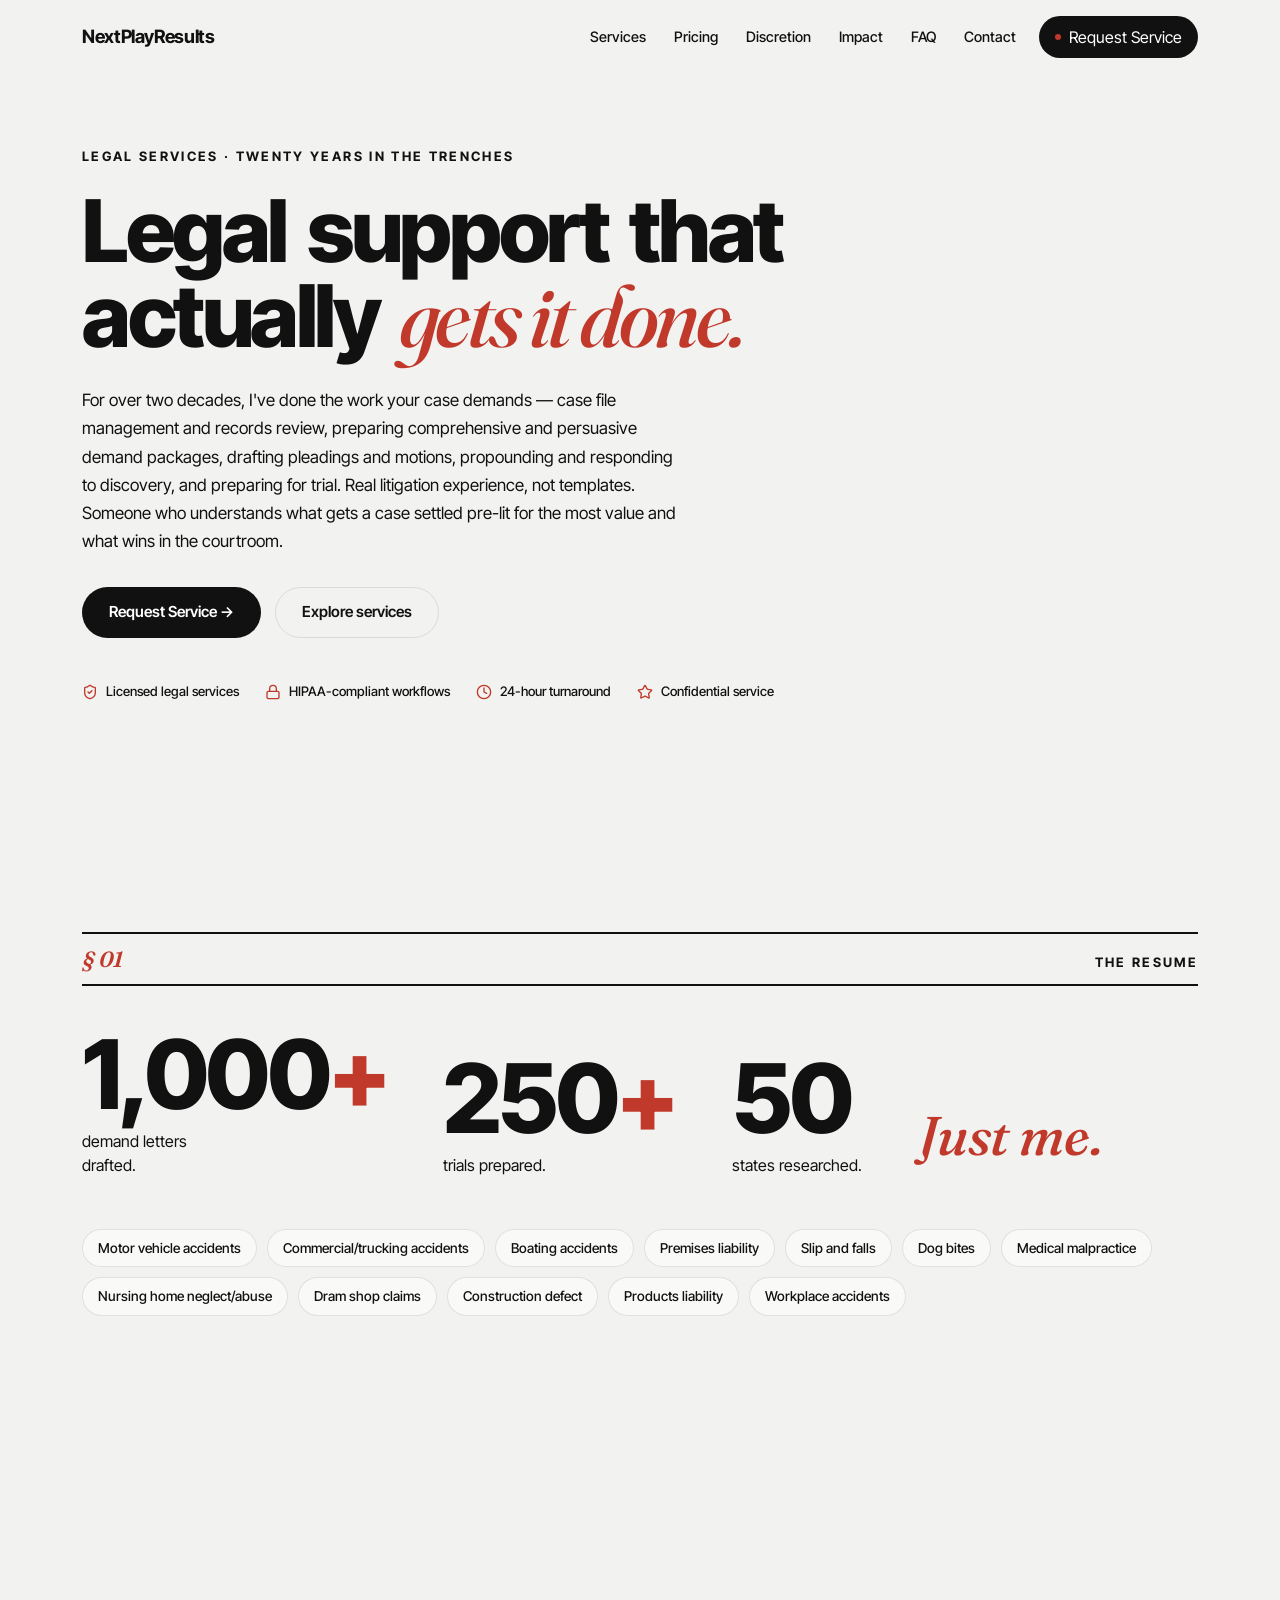
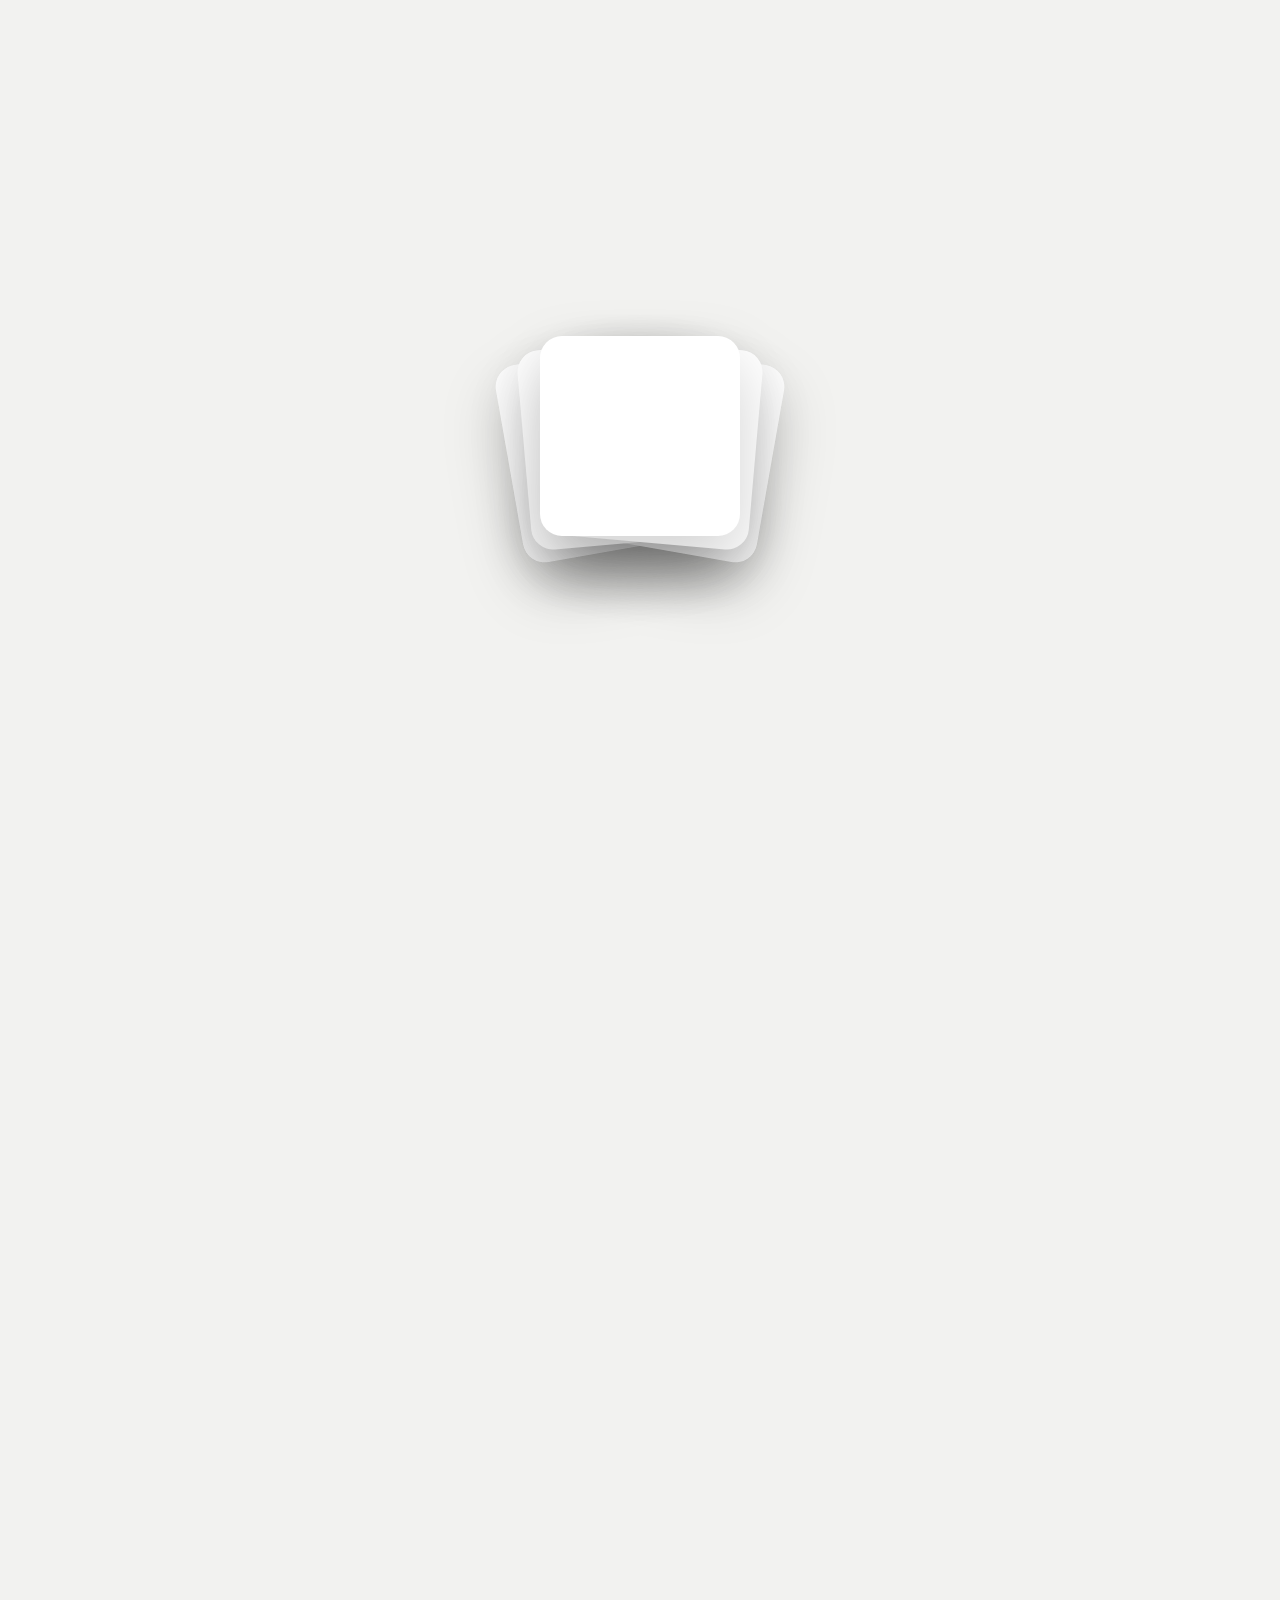
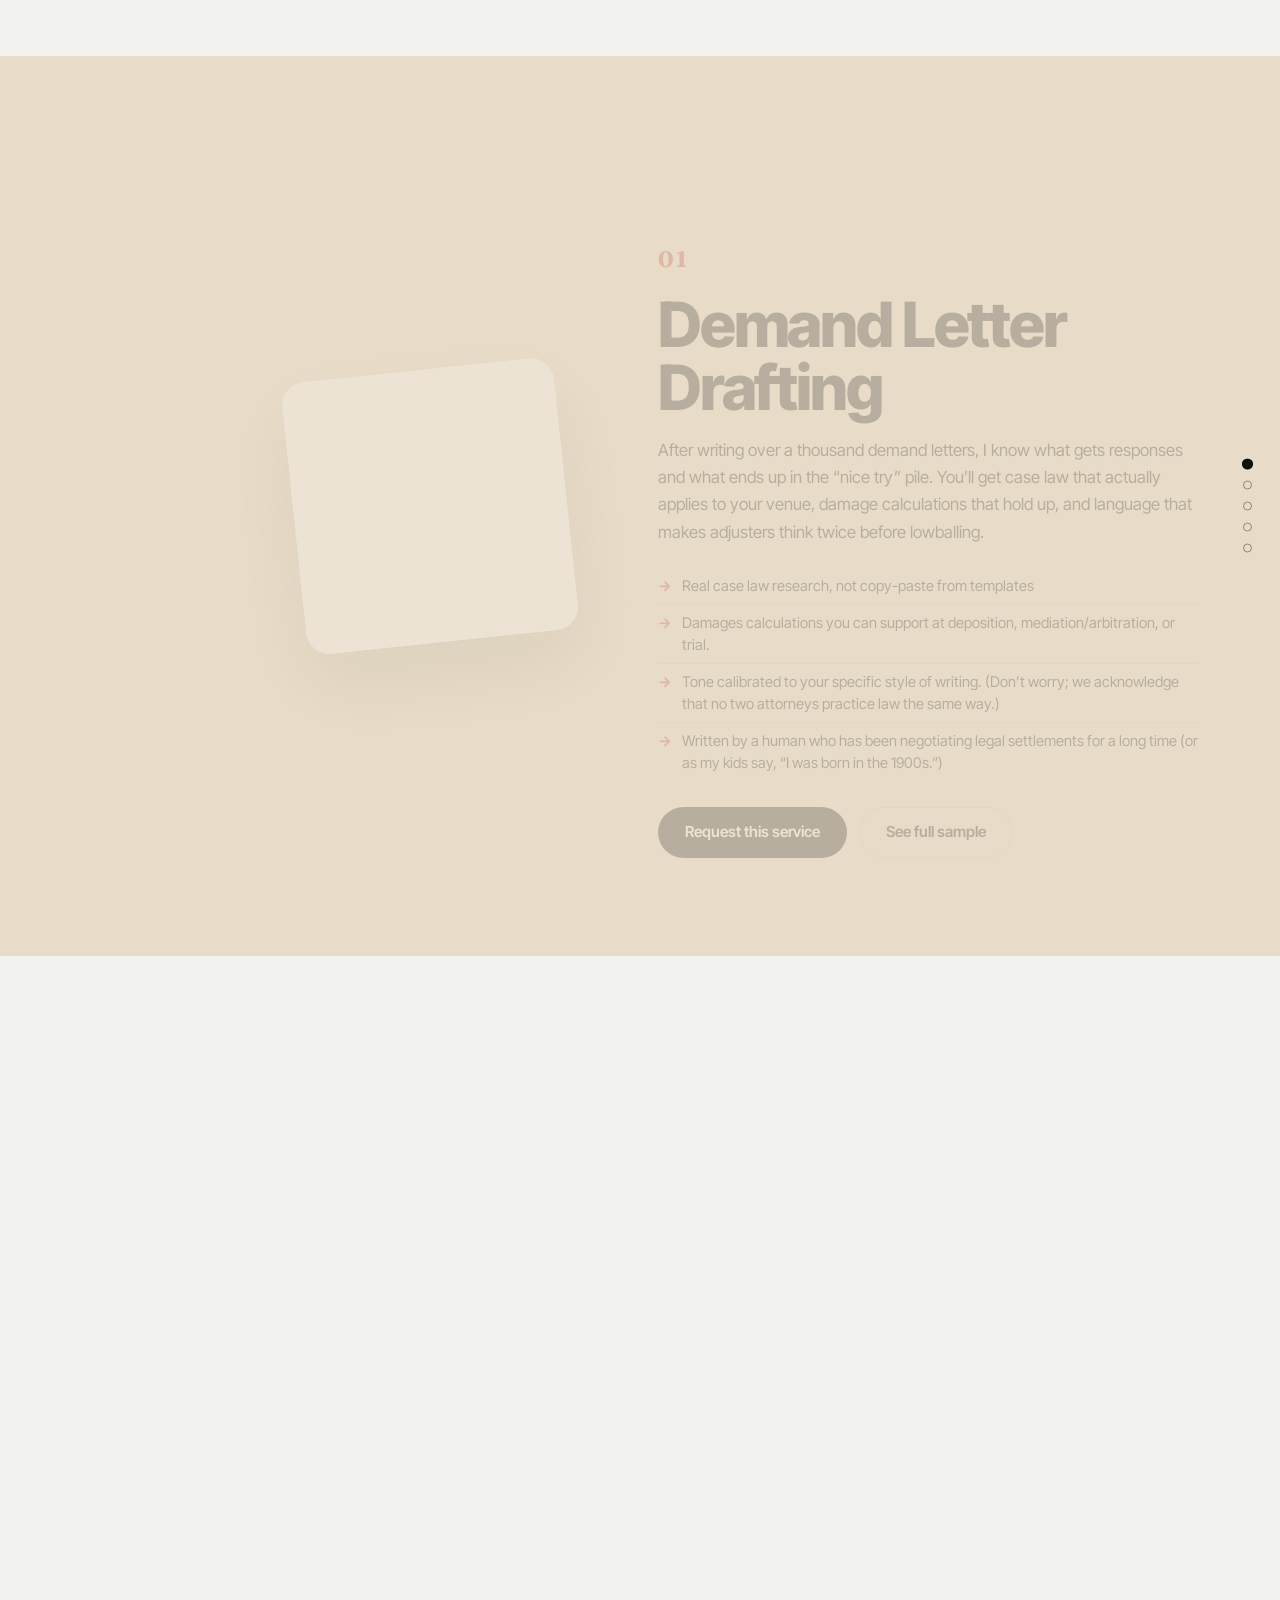
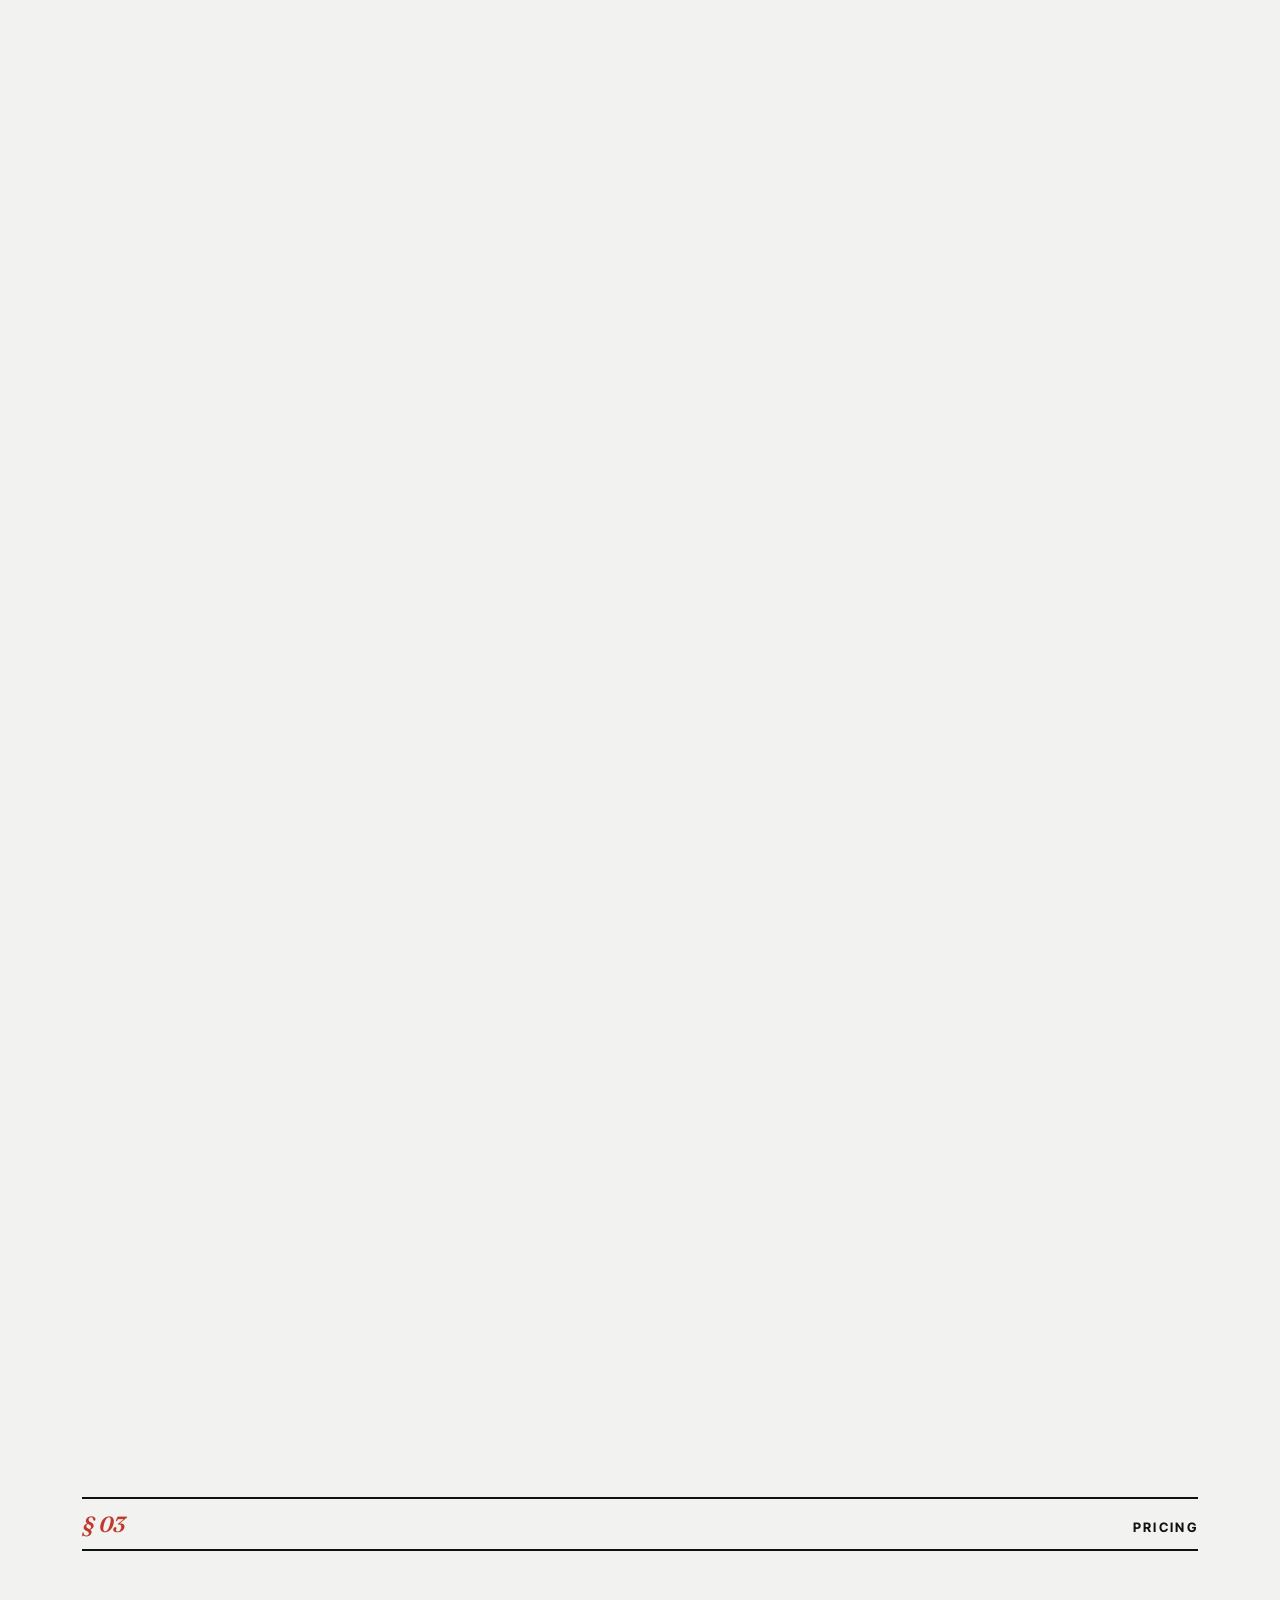
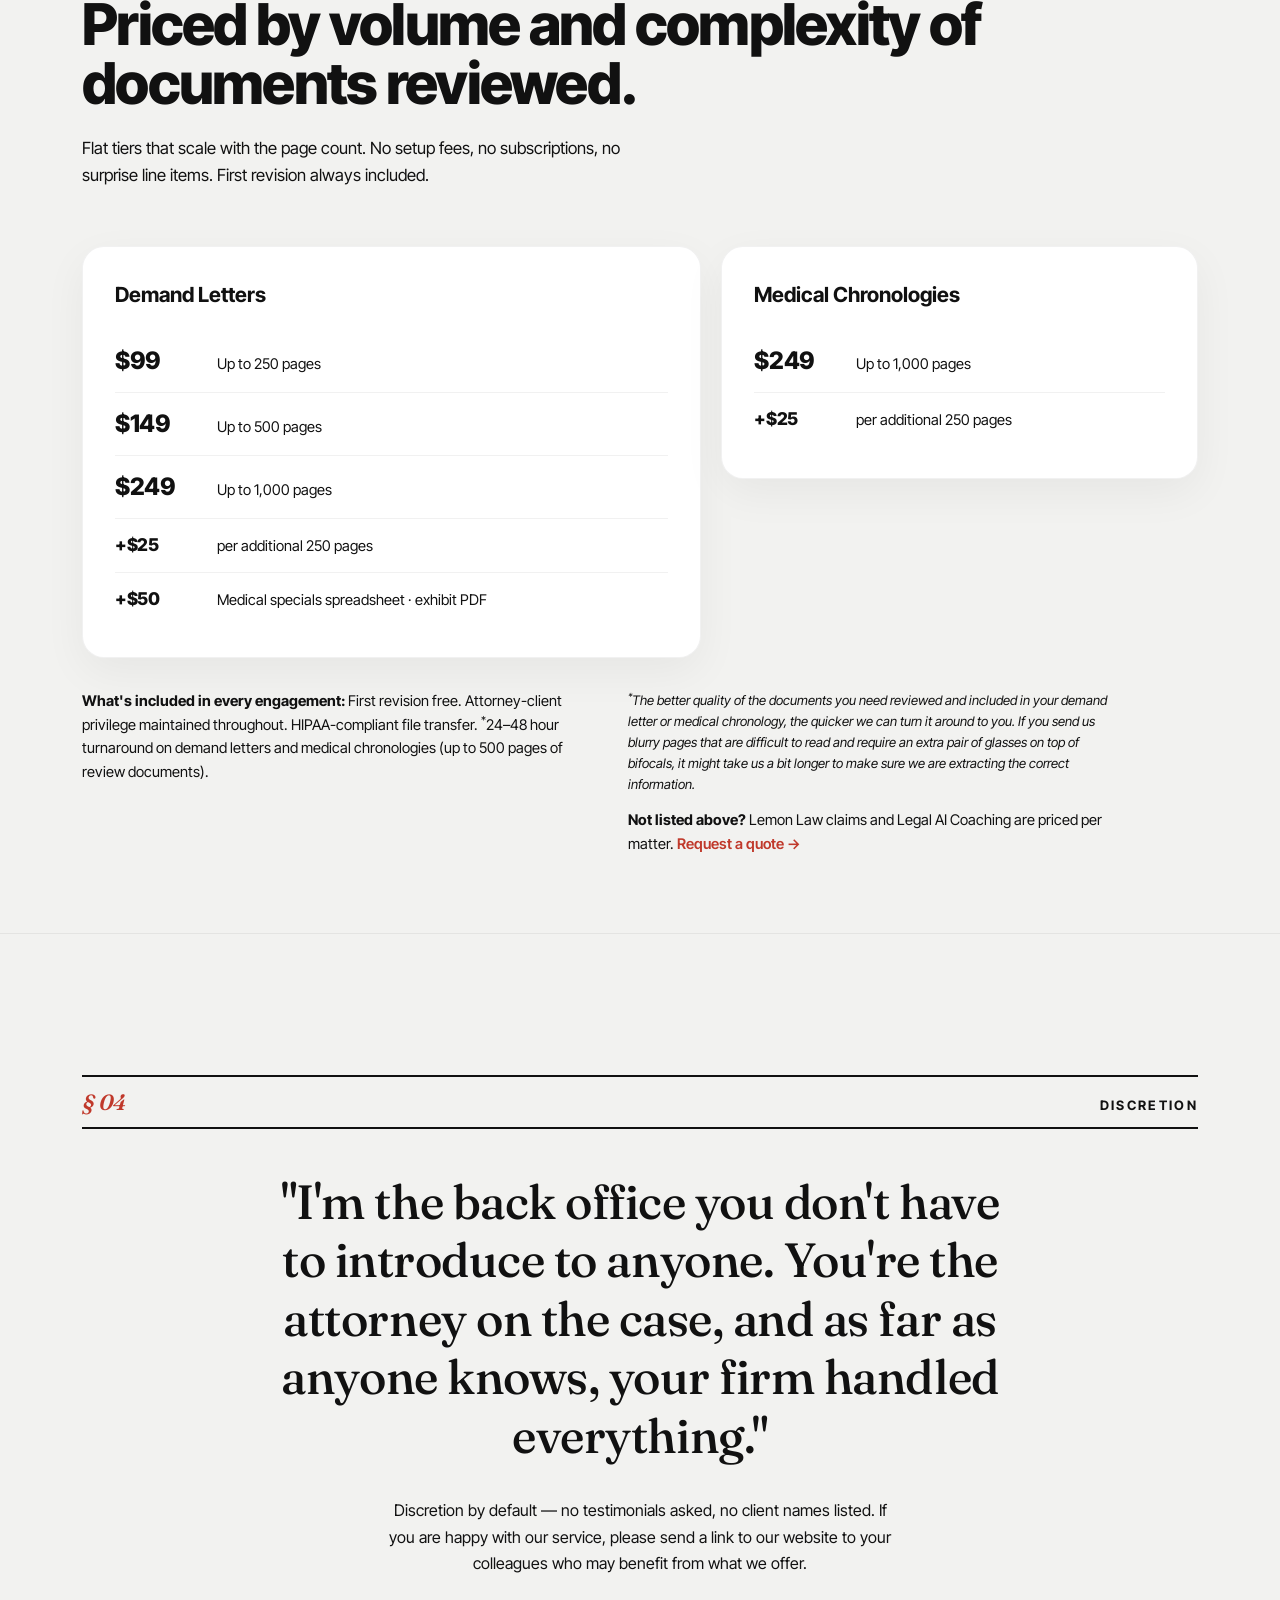
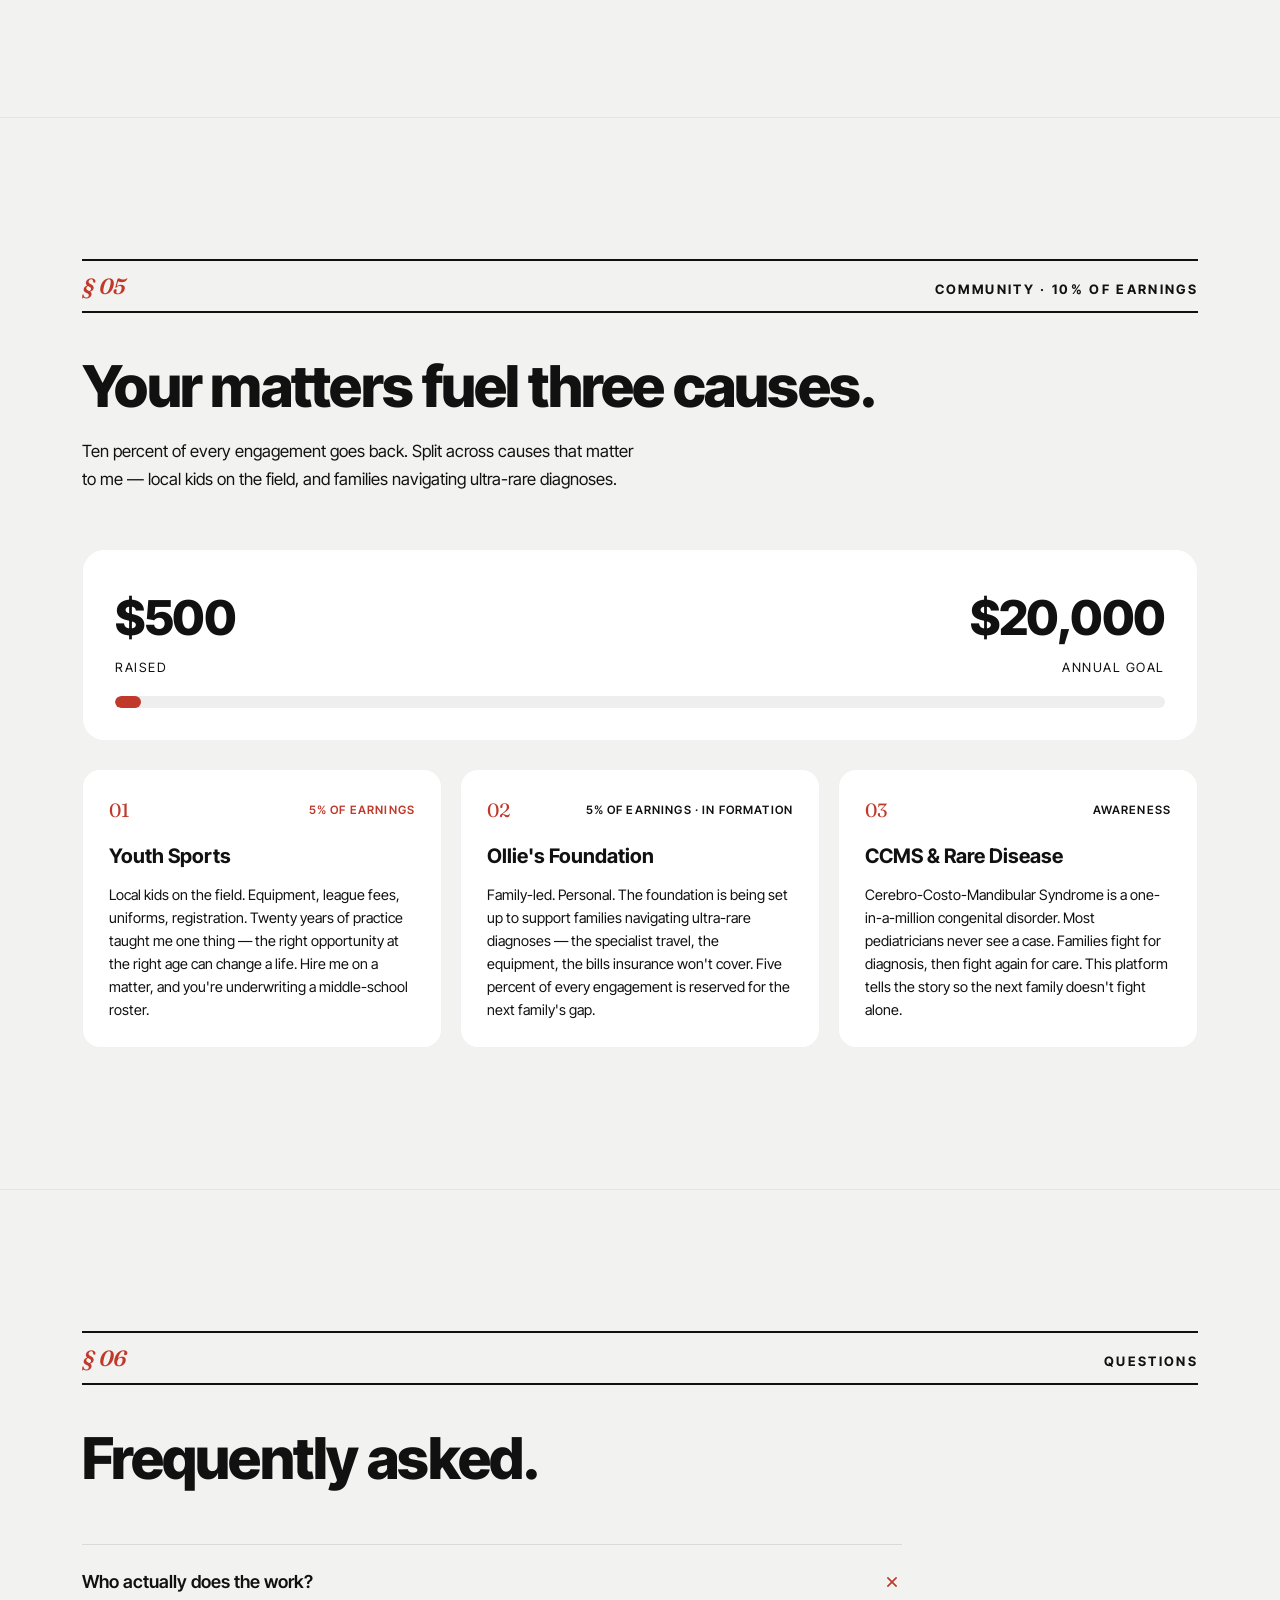
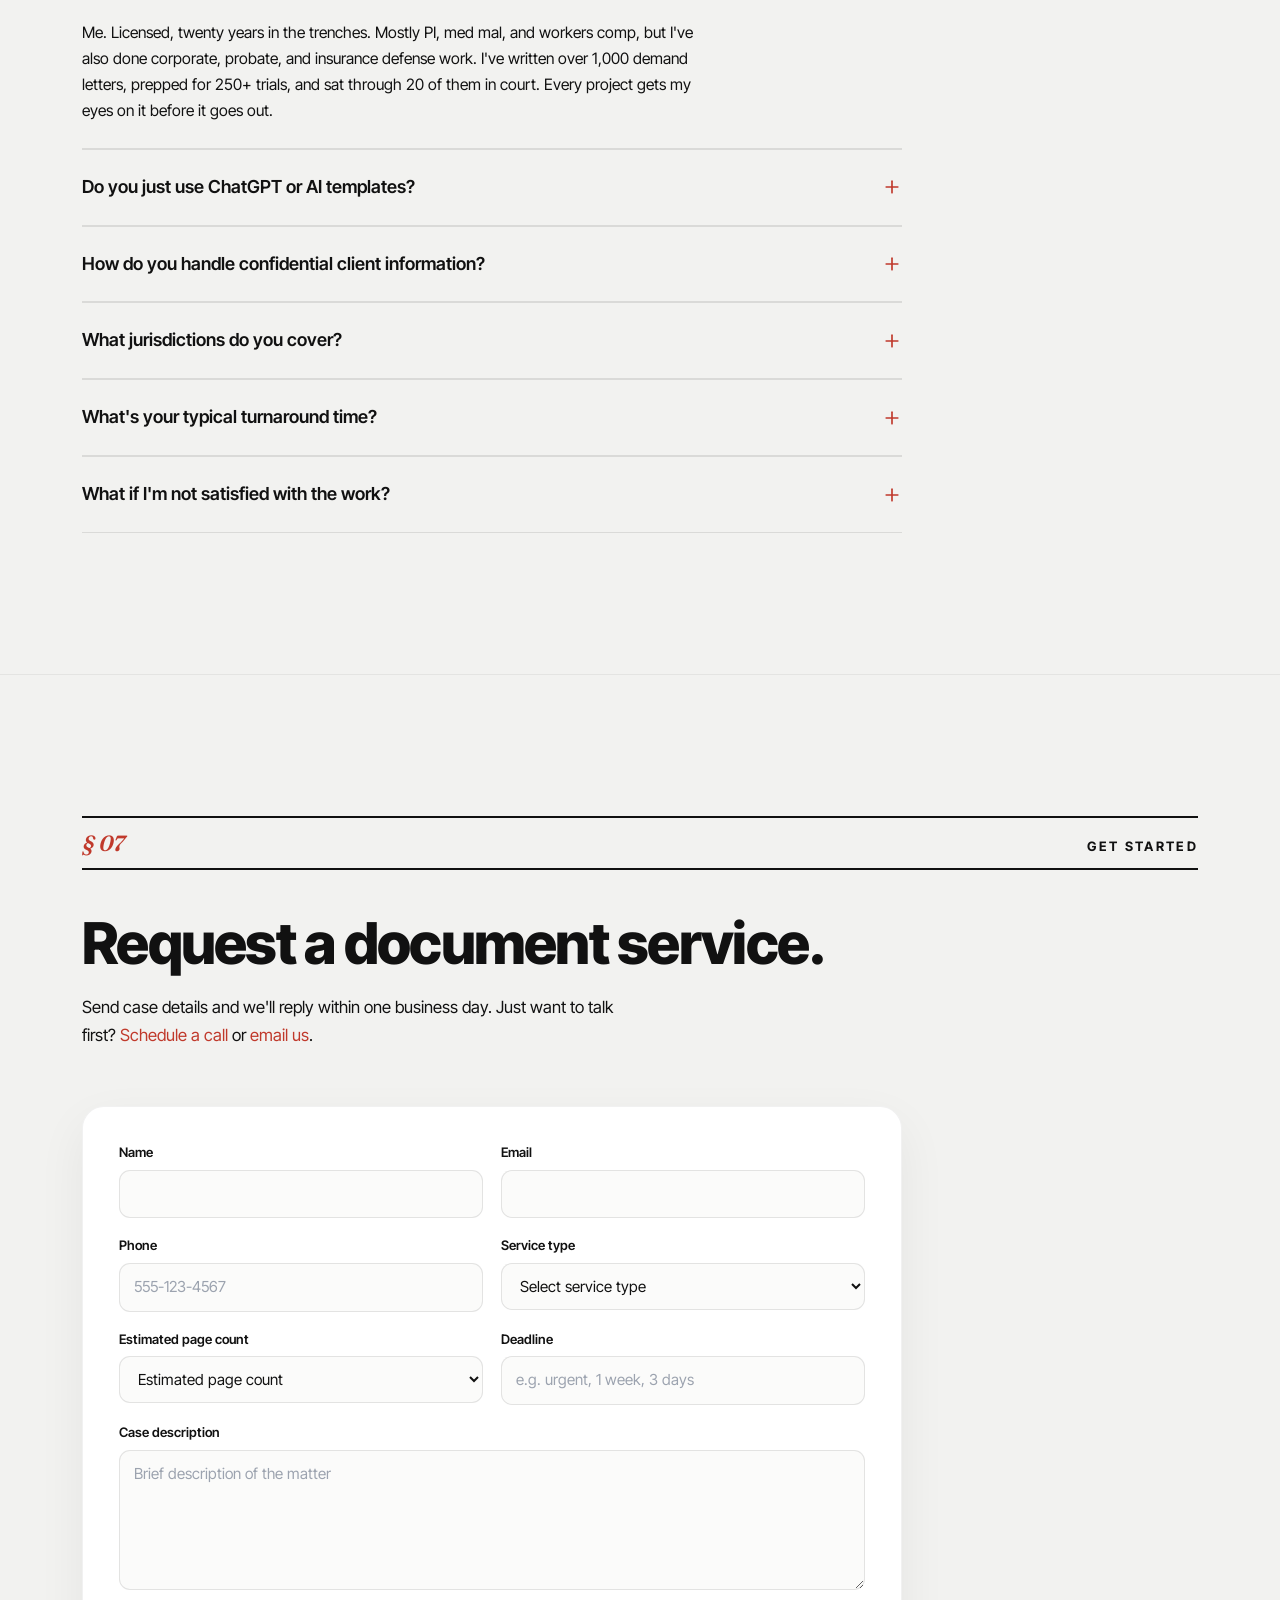
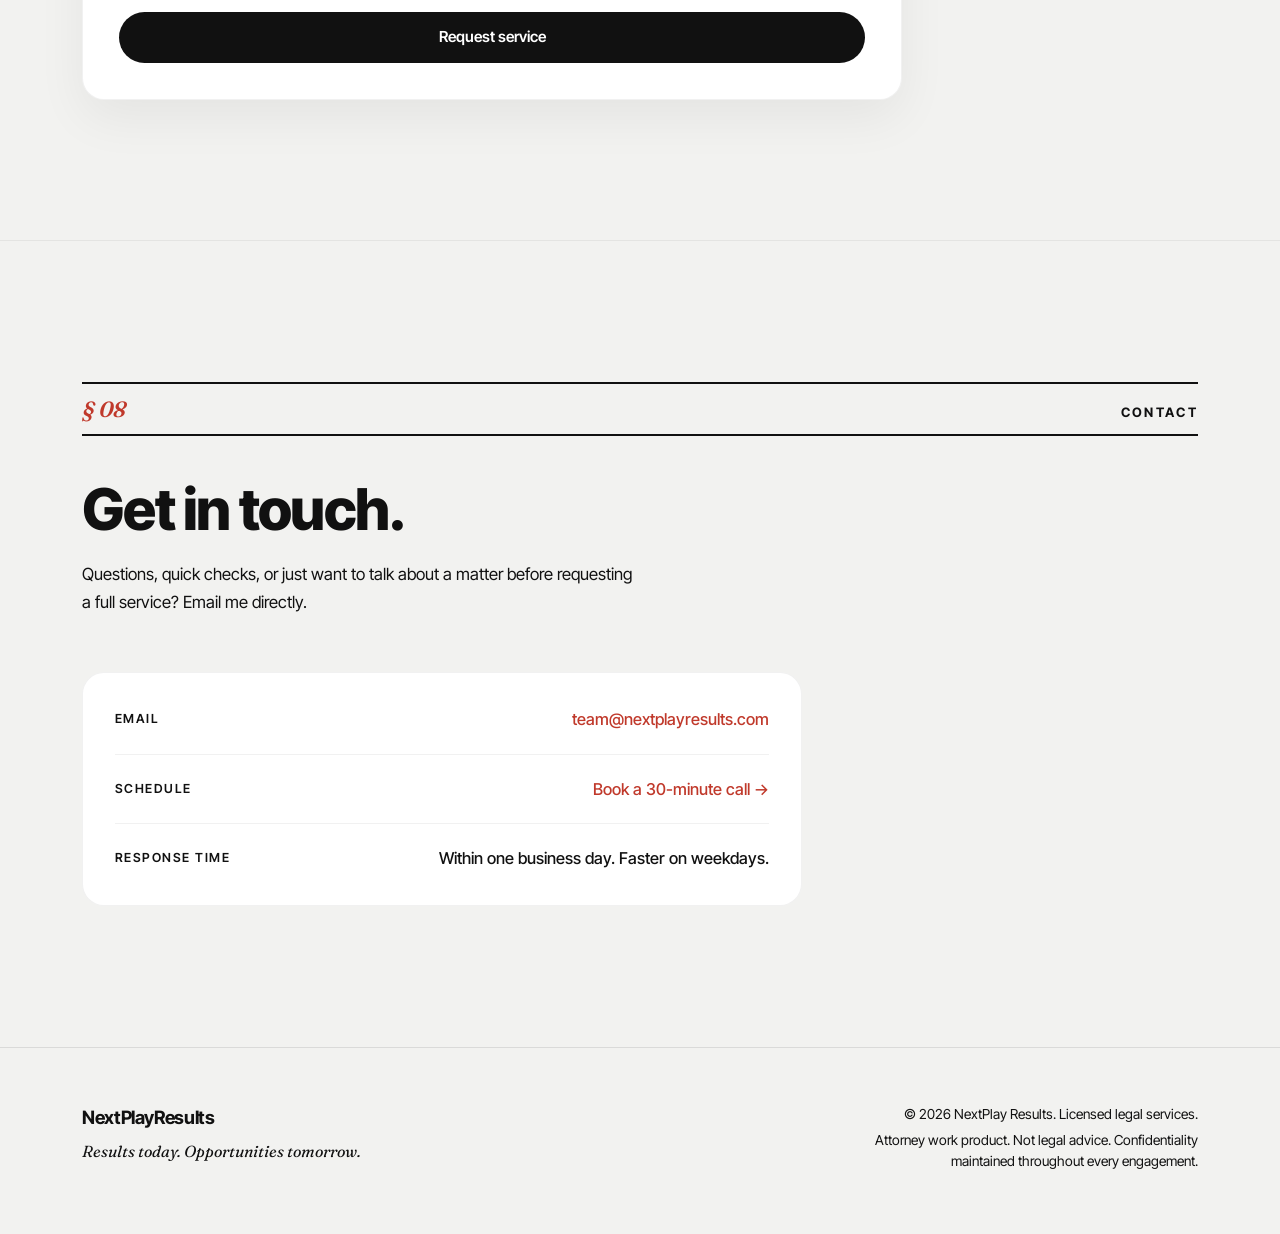
==== demo/index.html @ 3c79e2bc "Add /demo preview build for user feedback (temporary, remove after feedback) Co-Authored-By: Claude " ====
<!doctype html>
<html lang="en">
  <head>
    <meta charset="UTF-8" />
    <link rel="icon" type="image/svg+xml" href="/demo/card-1.svg" />
    <meta name="viewport" content="width=device-width, initial-scale=1.0" />
    <title>NextPlay Results — Legal Support That Gets It Done</title>
    <script type="module" crossorigin src="/demo/assets/index-CNuOrDZ3.js"></script>
    <link rel="stylesheet" crossorigin href="/demo/assets/index-Db_uEmXH.css">
  </head>
  <body>
    <div id="root"></div>
  </body>
</html>
---- demo/assets/index-Db_uEmXH.css ----
@import "https://fonts.googleapis.com/css2?family=Inter+Tight:wght@300;400;500;600;700;800;900&family=Fraunces:ital,opsz,wght@0,9..144,500;0,9..144,600;1,9..144,500&display=swap";*,:before,:after,::backdrop{--tw-border-spacing-x:0;--tw-border-spacing-y:0;--tw-translate-x:0;--tw-translate-y:0;--tw-rotate:0;--tw-skew-x:0;--tw-skew-y:0;--tw-scale-x:1;--tw-scale-y:1;--tw-pan-x: ;--tw-pan-y: ;--tw-pinch-zoom: ;--tw-scroll-snap-strictness:proximity;--tw-gradient-from-position: ;--tw-gradient-via-position: ;--tw-gradient-to-position: ;--tw-ordinal: ;--tw-slashed-zero: ;--tw-numeric-figure: ;--tw-numeric-spacing: ;--tw-numeric-fraction: ;--tw-ring-inset: ;--tw-ring-offset-width:0px;--tw-ring-offset-color:#fff;--tw-ring-color:#3b82f680;--tw-ring-offset-shadow:0 0 #0000;--tw-ring-shadow:0 0 #0000;--tw-shadow:0 0 #0000;--tw-shadow-colored:0 0 #0000;--tw-blur: ;--tw-brightness: ;--tw-contrast: ;--tw-grayscale: ;--tw-hue-rotate: ;--tw-invert: ;--tw-saturate: ;--tw-sepia: ;--tw-drop-shadow: ;--tw-backdrop-blur: ;--tw-backdrop-brightness: ;--tw-backdrop-contrast: ;--tw-backdrop-grayscale: ;--tw-backdrop-hue-rotate: ;--tw-backdrop-invert: ;--tw-backdrop-opacity: ;--tw-backdrop-saturate: ;--tw-backdrop-sepia: ;--tw-contain-size: ;--tw-contain-layout: ;--tw-contain-paint: ;--tw-contain-style: }*,:before,:after{box-sizing:border-box;border:0 solid #e5e7eb}:before,:after{--tw-content:""}html,:host{-webkit-text-size-adjust:100%;tab-size:4;font-feature-settings:normal;font-variation-settings:normal;-webkit-tap-highlight-color:transparent;font-family:Inter Tight,sans-serif;line-height:1.5}body{line-height:inherit;margin:0}hr{height:0;color:inherit;border-top-width:1px}abbr:where([title]){-webkit-text-decoration:underline dotted;text-decoration:underline dotted}h1,h2,h3,h4,h5,h6{font-size:inherit;font-weight:inherit}a{color:inherit;-webkit-text-decoration:inherit;text-decoration:inherit}b,strong{font-weight:bolder}code,kbd,samp,pre{font-feature-settings:normal;font-variation-settings:normal;font-family:ui-monospace,SFMono-Regular,Menlo,Monaco,Consolas,Liberation Mono,Courier New,monospace;font-size:1em}small{font-size:80%}sub,sup{vertical-align:baseline;font-size:75%;line-height:0;position:relative}sub{bottom:-.25em}sup{top:-.5em}table{text-indent:0;border-color:inherit;border-collapse:collapse}button,input,optgroup,select,textarea{font-feature-settings:inherit;font-variation-settings:inherit;font-family:inherit;font-size:100%;font-weight:inherit;line-height:inherit;letter-spacing:inherit;color:inherit;margin:0;padding:0}button,select{text-transform:none}button,input:where([type=button]),input:where([type=reset]),input:where([type=submit]){-webkit-appearance:button;background-color:#0000;background-image:none}:-moz-focusring{outline:auto}:-moz-ui-invalid{box-shadow:none}progress{vertical-align:baseline}::-webkit-inner-spin-button{height:auto}::-webkit-outer-spin-button{height:auto}[type=search]{-webkit-appearance:textfield;outline-offset:-2px}::-webkit-search-decoration{-webkit-appearance:none}::-webkit-file-upload-button{-webkit-appearance:button;font:inherit}summary{display:list-item}blockquote,dl,dd,h1,h2,h3,h4,h5,h6,hr,figure,p,pre{margin:0}fieldset{margin:0;padding:0}legend{padding:0}ol,ul,menu{margin:0;padding:0;list-style:none}dialog{padding:0}textarea{resize:vertical}input::-moz-placeholder{opacity:1;color:#9ca3af}textarea::-moz-placeholder{opacity:1;color:#9ca3af}input::placeholder,textarea::placeholder{opacity:1;color:#9ca3af}button,[role=button]{cursor:pointer}:disabled{cursor:default}img,svg,video,canvas,audio,iframe,embed,object{vertical-align:middle;display:block}img,video{max-width:100%;height:auto}[hidden]:where(:not([hidden=until-found])){display:none}.container{width:100%}@media (width>=640px){.container{max-width:640px}}@media (width>=768px){.container{max-width:768px}}@media (width>=1024px){.container{max-width:1024px}}@media (width>=1280px){.container{max-width:1280px}}@media (width>=1536px){.container{max-width:1536px}}.absolute{position:absolute}.relative{position:relative}.inline-block{display:inline-block}.flex{display:flex}.hidden{display:none}.resize{resize:both}.outline{outline-style:solid}.transition{transition-property:color,background-color,border-color,text-decoration-color,fill,stroke,opacity,box-shadow,transform,filter,-webkit-backdrop-filter,backdrop-filter;transition-duration:.15s;transition-timing-function:cubic-bezier(.4,0,.2,1)}:root{--bg:#f2f2f0;--surface:#fff;--ink:#111;--muted:#111;--faint:#111;--hairline:#1111111a;--hairline-soft:#1111110f;--accent:#c0392b;--accent-ink:#9c2c20;--maxw:1180px;--pad:32px}*{box-sizing:border-box}html,body,#root{background:var(--bg);color:var(--ink);-webkit-font-smoothing:antialiased;text-rendering:optimizelegibility;margin:0;padding:0;font-family:Inter Tight,sans-serif}html{scroll-behavior:smooth}a{color:inherit}button{font-family:inherit}.container{max-width:var(--maxw);padding-left:var(--pad);padding-right:var(--pad);margin:0 auto}.eyebrow{border-top:2px solid var(--ink);border-bottom:2px solid var(--ink);letter-spacing:.18em;text-transform:uppercase;width:100%;color:var(--ink);justify-content:space-between;align-items:baseline;gap:16px;margin-bottom:44px;padding:14px 0;font-size:.8125rem;font-weight:700;line-height:1;display:flex}.eyebrow-num{letter-spacing:-.01em;color:var(--accent);text-transform:none;font-family:Fraunces,Georgia,serif;font-size:1.375rem;font-style:italic;font-weight:600;line-height:1}.hero .eyebrow{border:none;margin-bottom:26px;padding:0;display:block}.section-title{letter-spacing:-.03em;margin:0;font-size:clamp(2.2rem,4.6vw,3.6rem);font-weight:800;line-height:1.02}.section-lede{max-width:56ch;color:var(--muted);margin:22px 0 0;font-size:1.05rem;line-height:1.65}.section-header{margin-bottom:56px}.accent{color:var(--accent)}.serif{font-family:Fraunces,Georgia,serif;font-style:italic;font-weight:500}section{position:relative}.band{padding:clamp(80px,11vw,150px) 0}.band+.band{border-top:1px solid var(--hairline-soft)}.btn{cursor:pointer;border:1.5px solid #0000;border-radius:9999px;align-items:center;gap:9px;padding:13px 26px;font-size:.95rem;font-weight:600;transition:background .18s,color .18s,border-color .18s,transform .12s;display:inline-flex}.btn:active{transform:translateY(1px)}.btn-primary{background:var(--ink);color:#fff}.btn-primary:hover{background:#2c2c2c}.btn-ghost{color:var(--ink);border-color:var(--hairline);background:0 0}.btn-ghost:hover{background:#1111110f}.btn-text{color:var(--accent);cursor:pointer;background:0 0;border:none;padding:0;font-weight:600}.btn-text:hover{color:var(--accent-ink)}.nav{z-index:60;transition:background .3s,box-shadow .3s,-webkit-backdrop-filter .3s,backdrop-filter .3s;position:fixed;top:0;left:0;right:0}.nav--scrolled{-webkit-backdrop-filter:saturate(160%)blur(14px);backdrop-filter:saturate(160%)blur(14px);box-shadow:0 1px 0 var(--hairline-soft);background:#f2f2f0cc}.nav-inner{max-width:var(--maxw);padding:16px var(--pad);justify-content:space-between;align-items:center;margin:0 auto;display:flex}.wordmark{letter-spacing:-.02em;cursor:pointer;background:0 0;border:none;align-items:baseline;gap:2px;font-size:1.15rem;font-weight:700;text-decoration:none;display:inline-flex}.wordmark-sep{color:var(--accent);padding:0 3px}.nav-links{align-items:center;gap:2px;display:flex}.nav-link{cursor:pointer;color:var(--ink);background:0 0;border:none;border-radius:8px;padding:8px 13px;font-size:.9rem;font-weight:500;transition:background .15s}.nav-link:hover{background:#1111110f}.nav-cta{background:var(--ink);color:#fff;cursor:pointer;border:none;border-radius:9999px;align-items:center;gap:8px;margin-left:8px;padding:9px 16px;display:inline-flex}.nav-cta:hover{background:#2c2c2c}.nav-dot{background:var(--accent);border-radius:999px;width:6px;height:6px}@media (width<=880px){.nav-links{display:none}}.hero{padding-top:150px;padding-bottom:90px;overflow:hidden}.hero-title{letter-spacing:-.04em;max-width:14ch;margin:0;font-size:clamp(2.8rem,7vw,5.4rem);font-weight:800;line-height:.98}.hero-lede{max-width:60ch;color:var(--muted);margin:28px 0 0;font-size:1.06rem;line-height:1.66}.hero-actions{flex-wrap:wrap;gap:14px;margin-top:32px;display:flex}.trust-strip{flex-wrap:wrap;gap:12px 26px;margin:44px 0 0;padding:0;list-style:none;display:flex}.trust-strip li{color:var(--faint);align-items:center;gap:8px;font-size:.82rem;font-weight:500;display:inline-flex}.trust-strip svg{color:var(--accent)}.scroll-hint{letter-spacing:.18em;text-transform:uppercase;color:var(--faint);flex-direction:column;align-items:center;gap:8px;margin-top:70px;font-size:.75rem;display:flex}.spread{height:200vh;position:relative}.spread-stage{align-items:center;height:100vh;display:flex;position:sticky;top:0;overflow:hidden}.spread-deck{height:230px;margin-top:56px;position:relative}.spread-card{aspect-ratio:1;background:#fff;border-radius:22px;width:clamp(150px,16vw,200px);position:absolute;top:0;left:50%;overflow:hidden;box-shadow:0 26px 64px #0000002e}.spread-card img{-o-object-fit:cover;object-fit:cover;width:100%;height:100%;display:block}.journey{position:relative}.journey-stage{align-items:center;height:100vh;display:flex;position:sticky;top:0;overflow:hidden}.journey-progress{z-index:30;height:3px;position:absolute;top:0;left:0;right:0}.journey-progress-fill{background:var(--accent);transform-origin:0;height:100%}.journey-dots{z-index:30;flex-direction:column;gap:12px;display:flex;position:absolute;top:50%;right:28px;transform:translateY(-50%)}.journey-dot{cursor:pointer;background:0 0;border:1.5px solid #1116;border-radius:999px;width:9px;height:9px;padding:0;transition:background .25s,transform .25s}.journey-dot.active{background:var(--ink);transform:scale(1.25)}@media (width<=720px){.journey-dots{display:none}}.stage-inner{width:100%;max-width:var(--maxw);padding:0 var(--pad);margin:0 auto;position:relative}.stage-card-layer{pointer-events:none;position:absolute;inset:0}.stage-card{aspect-ratio:1;background:#fff;border-radius:28px;width:clamp(220px,26vw,340px);position:absolute;top:50%;left:50%;overflow:hidden;box-shadow:0 40px 90px #00000038}.stage-card img{-o-object-fit:cover;object-fit:cover;width:100%;height:100%;display:block}.stage-panel{max-width:540px;position:relative}.stage-eyebrow{letter-spacing:.2em;text-transform:uppercase;color:var(--faint);align-items:center;gap:10px;margin-bottom:18px;font-size:11px;font-weight:700;display:inline-flex}.stage-eyebrow .num{color:var(--accent);font-family:Fraunces,Georgia,serif;font-size:1.4rem}.stage-title{letter-spacing:-.035em;color:var(--ink);margin:0 0 18px;font-size:clamp(2.5rem,5.2vw,3.9rem);font-weight:800;line-height:1}.stage-desc{color:var(--ink);margin:0 0 22px;font-size:1.05rem;line-height:1.62}.stage-points{margin:0 0 26px;padding:0;list-style:none}.stage-points li{border-top:1px solid #1111111a;gap:10px;padding:7px 0;font-size:.92rem;line-height:1.5;display:flex}.stage-points li:first-child{border-top:none}.stage-points .bullet{color:var(--accent);font-weight:700}.stage-actions{flex-wrap:wrap;gap:12px;display:flex}.m-service{border-radius:24px;flex-direction:column;gap:22px;margin-bottom:18px;padding:30px 26px;display:flex;box-shadow:0 16px 44px #00000014}.m-service-card{-o-object-fit:cover;object-fit:cover;border-radius:18px;width:150px;height:150px;box-shadow:0 14px 36px #00000029}.m-service-body .stage-title{font-size:clamp(1.8rem,7vw,2.4rem)}.m-service-body .stage-points li{border-top-color:#1111111f}@media (width<=620px){:root{--pad:20px}.hero{padding-top:116px;padding-bottom:56px}.hero-actions .btn,.stage-actions .btn{flex:auto;justify-content:center}.footer-grid{flex-direction:column}.footer-text{text-align:left}.contact-row{flex-direction:column;align-items:flex-start;gap:6px}.stats-row{gap:14px 36px}.modal-card{max-height:88vh}}.stats-row{flex-wrap:wrap;align-items:flex-end;gap:18px 56px;margin:0;display:flex}.stat{flex-direction:column;display:flex}.stat-number{letter-spacing:-.04em;font-size:clamp(3rem,8vw,6rem);font-weight:800;line-height:.92}.stat-number .plus{color:var(--accent)}.stat-label{color:var(--muted);max-width:18ch;margin-top:10px;font-size:1rem}.stat-coda{color:var(--accent);align-self:flex-end;font-family:Fraunces,Georgia,serif;font-size:clamp(2.2rem,5vw,3.4rem);font-style:italic;font-weight:500}.tags{flex-wrap:wrap;gap:10px;margin:52px 0 0;padding:0;list-style:none;display:flex}.tag{color:var(--ink);border:1px solid var(--hairline);background:#ffffff80;border-radius:9999px;padding:8px 15px;font-size:.85rem;font-weight:500}.pricing-grid{grid-template-columns:1.3fr 1fr;align-items:start;gap:20px;display:grid}#pricing{padding-bottom:clamp(48px,6vw,80px)}@media (width<=760px){.pricing-grid{grid-template-columns:1fr}}.price-card{background:var(--surface);border:1px solid var(--hairline-soft);border-radius:22px;padding:32px;box-shadow:0 14px 44px #0000000d}.price-card-title{margin:0 0 20px;font-size:1.3rem;font-weight:700}.price-row{border-top:1px solid var(--hairline-soft);align-items:baseline;gap:16px;padding:13px 0;display:flex}.price-row:first-of-type{border-top:none}.price-amt{letter-spacing:-.02em;min-width:86px;font-size:1.5rem;font-weight:800}.price-row--addon .price-amt{color:var(--muted);font-size:1.1rem}.price-scope{color:var(--muted);font-size:.92rem}.pricing-notes{-moz-column-count:2;column-count:2;-moz-column-gap:52px;column-gap:52px;max-width:1040px;margin-top:32px}.pricing-notes p{color:var(--muted);-moz-column-break-inside:avoid;break-inside:avoid;margin:0 0 14px;font-size:.92rem;line-height:1.6}@media (width<=720px){.pricing-notes{-moz-column-count:1;column-count:1}}.pricing-notes strong{color:var(--ink)}.pricing-footnote{font-style:italic;color:var(--faint)!important;font-size:.82rem!important}.discretion{text-align:center}.discretion .eyebrow{text-align:left;justify-content:space-between!important}.pull-quote{letter-spacing:-.01em;max-width:24ch;margin:0 auto;font-family:Fraunces,Georgia,serif;font-size:clamp(1.8rem,4.4vw,3rem);font-weight:500;line-height:1.22}.discretion-coda{max-width:56ch;color:var(--muted);margin:32px auto 0;font-size:1rem;line-height:1.65}.impact-panel{background:var(--surface);border:1px solid var(--hairline-soft);border-radius:22px;margin-bottom:28px;padding:32px}.impact-numbers{justify-content:space-between;align-items:flex-end;margin-bottom:18px;display:flex}.impact-amount{letter-spacing:-.03em;font-size:clamp(2rem,5vw,3rem);font-weight:800;display:block}.impact-amount-label{color:var(--faint);text-transform:uppercase;letter-spacing:.12em;font-size:.8rem}.impact-goal{text-align:right;color:var(--muted)}.progress-track{background:#11111112;border-radius:9999px;height:12px;overflow:hidden}.progress-fill{background:var(--accent);border-radius:9999px;height:100%}.pillars{grid-template-columns:repeat(3,1fr);gap:18px;display:grid}@media (width<=820px){.pillars{grid-template-columns:1fr}}.pillar{background:var(--surface);border:1px solid var(--hairline-soft);border-radius:18px;padding:26px}.pillar-head{justify-content:space-between;align-items:center;margin-bottom:16px;display:flex}.pillar-index{color:var(--accent);font-family:Fraunces,Georgia,serif;font-size:1.2rem}.pillar-share{color:var(--accent);text-transform:uppercase;letter-spacing:.1em;font-size:.72rem;font-weight:600}.pillar-share--muted{color:var(--faint)}.pillar-title{margin:0 0 12px;font-size:1.25rem;font-weight:700}.pillar-copy{color:var(--muted);margin:0;font-size:.9rem;line-height:1.6}.faq-list{max-width:820px}.faq-item{border-top:1px solid var(--hairline)}.faq-item:last-child{border-bottom:1px solid var(--hairline)}.faq-q{cursor:pointer;text-align:left;width:100%;color:var(--ink);background:0 0;border:none;justify-content:space-between;align-items:center;gap:20px;padding:24px 0;font-size:1.12rem;font-weight:600;display:flex}.faq-icon{color:var(--accent);flex-shrink:0;transition:transform .25s}.faq-icon.open{transform:rotate(45deg)}.faq-a{color:var(--muted);max-width:70ch;margin:0;padding:0 0 24px;font-size:.98rem;line-height:1.66}.request-panel{background:var(--surface);border:1px solid var(--hairline-soft);border-radius:22px;max-width:820px;padding:36px;box-shadow:0 18px 50px #0000000f}.form-grid{grid-template-columns:1fr 1fr;gap:18px;display:grid}@media (width<=640px){.form-grid{grid-template-columns:1fr}}.field{flex-direction:column;gap:7px;display:flex}.field-wide{grid-column:1/-1}.field-label{color:var(--muted);font-size:.82rem;font-weight:600}.form-input{color:var(--ink);border:1px solid var(--hairline);background:#fbfbfa;border-radius:11px;padding:12px 14px;font-family:inherit;font-size:.95rem;transition:border-color .15s,box-shadow .15s}.form-input:focus{border-color:var(--accent);outline:none;box-shadow:0 0 0 3px #c0392b1f}textarea.form-input{resize:vertical}.btn-submit{grid-column:1/-1;justify-content:center;margin-top:4px}.contact-card{background:var(--surface);border:1px solid var(--hairline-soft);border-radius:22px;max-width:720px;padding:12px 32px}.contact-row{border-top:1px solid var(--hairline-soft);justify-content:space-between;align-items:center;gap:20px;padding:22px 0;display:flex}.contact-row:first-child{border-top:none}.contact-label{letter-spacing:.12em;text-transform:uppercase;color:var(--faint);font-size:.78rem;font-weight:600}.contact-value{font-size:1.02rem;font-weight:500}.contact-link{color:var(--accent);text-decoration:none}.contact-link:hover{text-decoration:underline}.footer{border-top:1px solid var(--hairline);padding:56px 0}.footer-grid{flex-wrap:wrap;justify-content:space-between;gap:24px;display:flex}.footer-tagline{color:var(--muted);margin:8px 0 0;font-family:Fraunces,Georgia,serif;font-style:italic}.footer-text{color:var(--muted);text-align:right;margin:0 0 6px;font-size:.86rem}.footer-muted{color:var(--faint);max-width:48ch}.modal-overlay{z-index:90;-webkit-backdrop-filter:blur(4px);backdrop-filter:blur(4px);background:#11111173;justify-content:center;align-items:center;padding:24px;display:flex;position:fixed;inset:0}.modal-card{background:var(--surface);border-radius:20px;flex-direction:column;width:100%;max-width:620px;max-height:84vh;display:flex;box-shadow:0 40px 100px #0000004d}.modal-head{border-bottom:1px solid var(--hairline-soft);justify-content:space-between;align-items:center;padding:24px 28px;display:flex}.sample-head{justify-content:space-between;align-items:center;gap:16px;padding:16px 28px 0;display:flex}.sample-label{letter-spacing:.14em;text-transform:uppercase;color:var(--accent);font-size:.72rem;font-weight:700}.sample-meta{color:var(--ink);font-size:.72rem}.modal-title{margin:0;font-size:1.2rem;font-weight:700}.modal-close{color:var(--faint);cursor:pointer;background:0 0;border:none;font-size:1.8rem;line-height:1}.modal-close:hover{color:var(--ink)}.modal-body{padding:24px 28px;overflow-y:auto}.modal-body .timeline-date{color:var(--accent);margin-top:16px;font-weight:700}.modal-body .timeline-entry{border-left:2px solid var(--hairline);margin-bottom:8px;padding-left:14px}.modal-body .timeline-flag{color:var(--accent-ink)}.modal-foot{border-top:1px solid var(--hairline-soft);justify-content:flex-end;gap:12px;padding:18px 28px;display:flex}.toast{background:var(--ink);color:#fff;z-index:100;border-radius:12px;align-items:center;gap:10px;padding:14px 22px;font-size:.9rem;font-weight:500;display:flex;position:fixed;bottom:28px;left:50%;transform:translate(-50%);box-shadow:0 18px 50px #00000040}.toast svg{color:#6ee7a8}
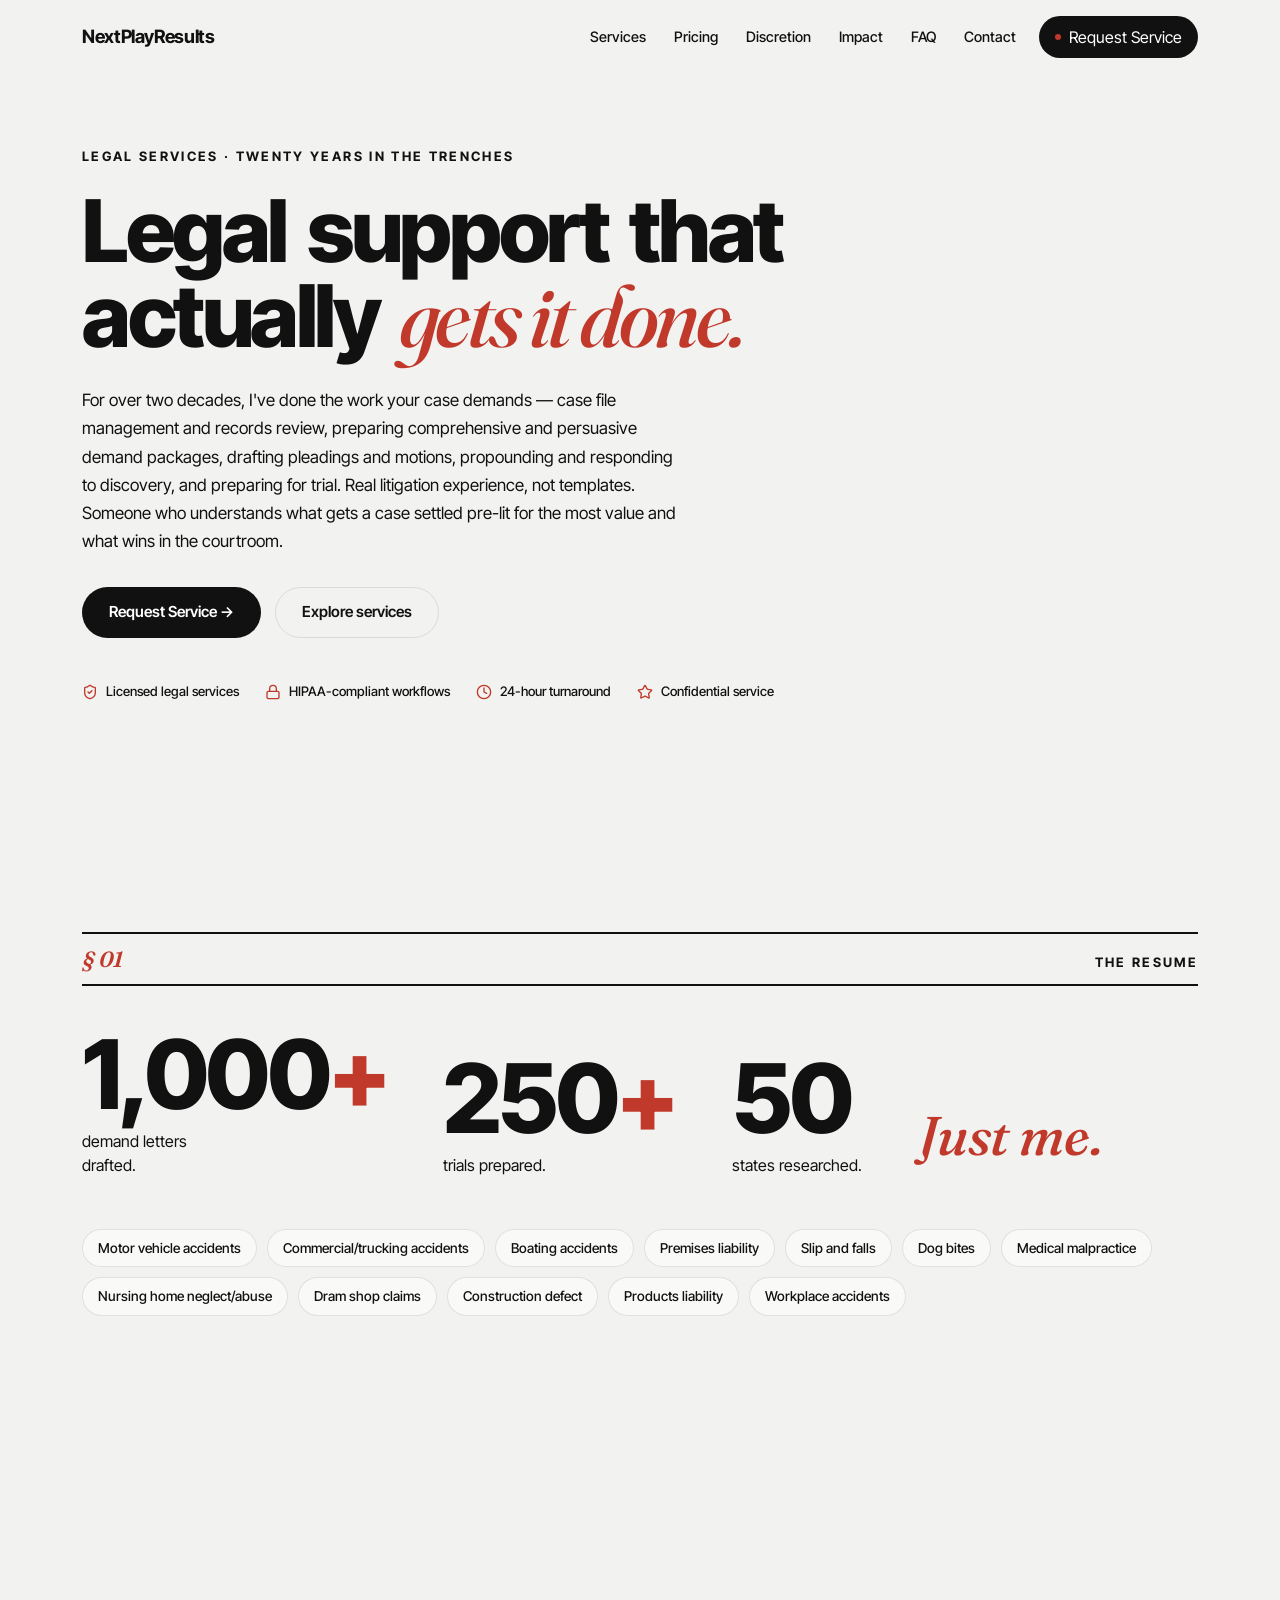
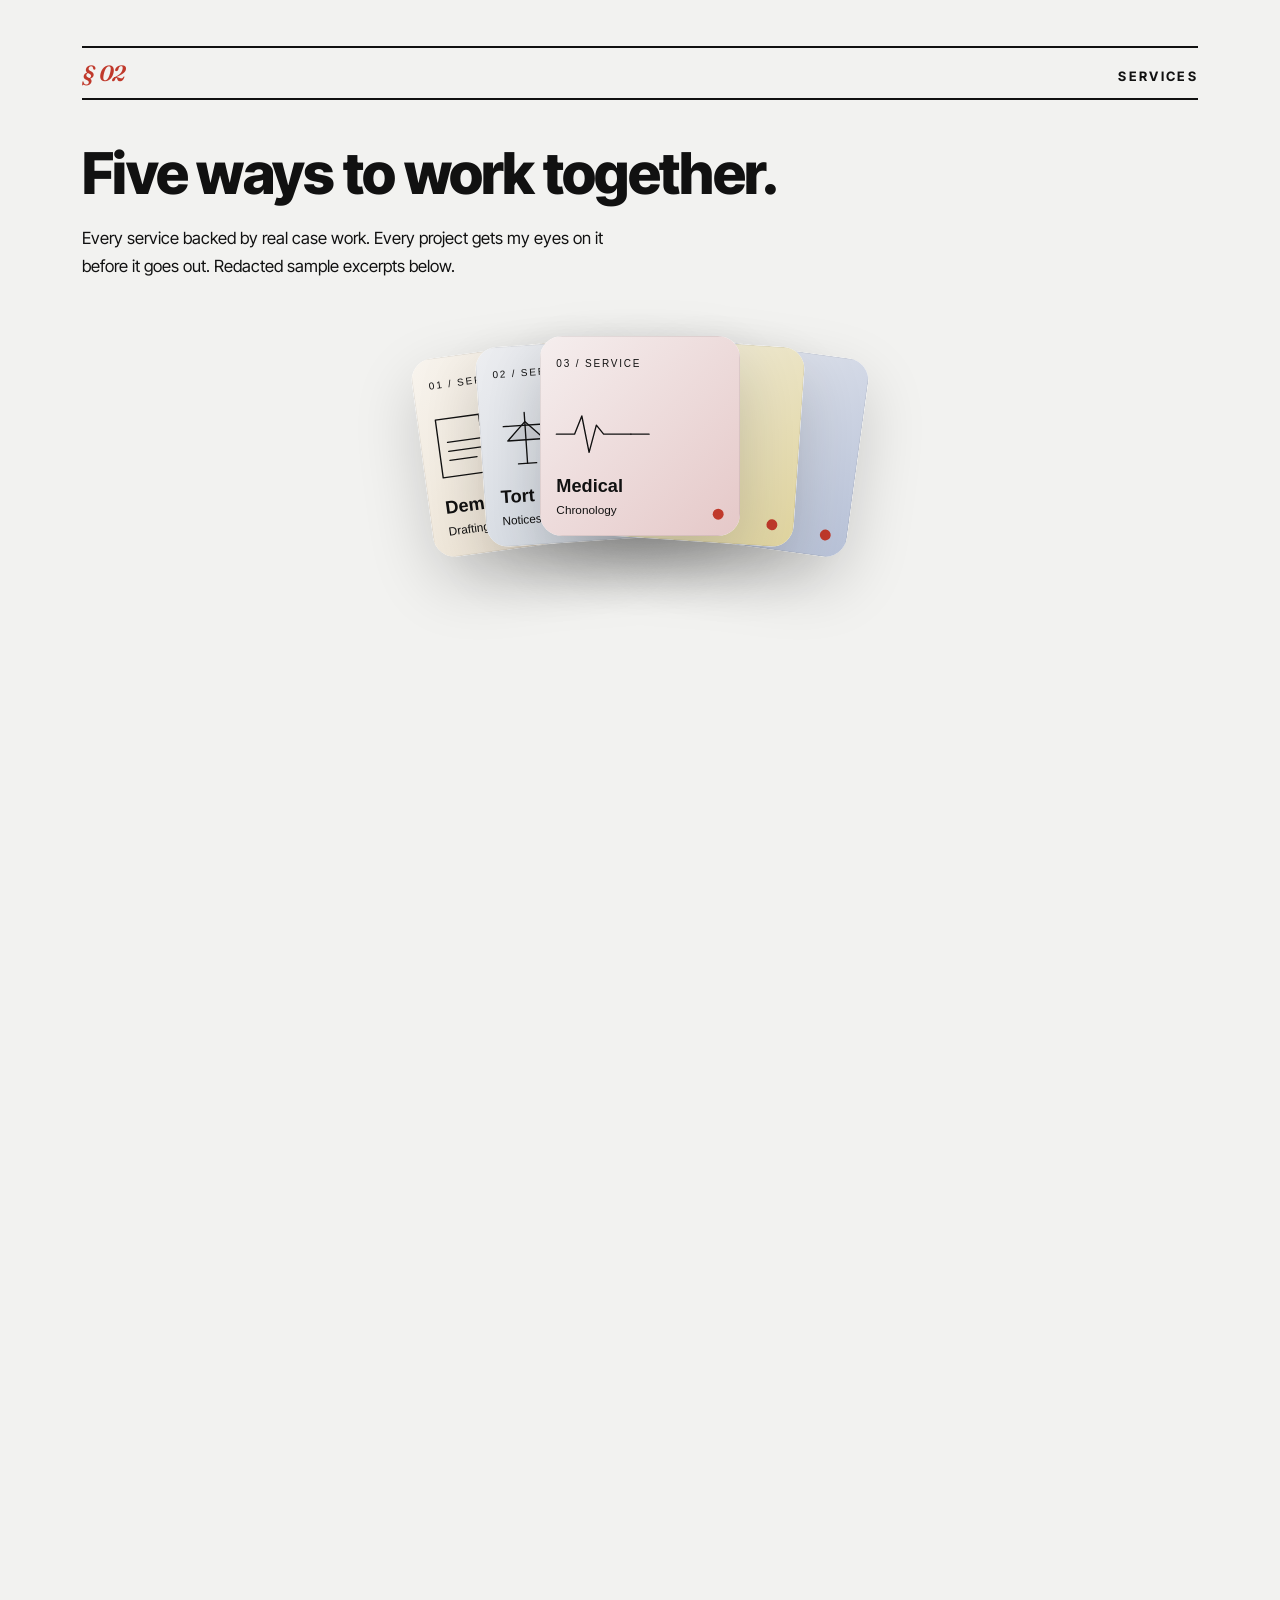
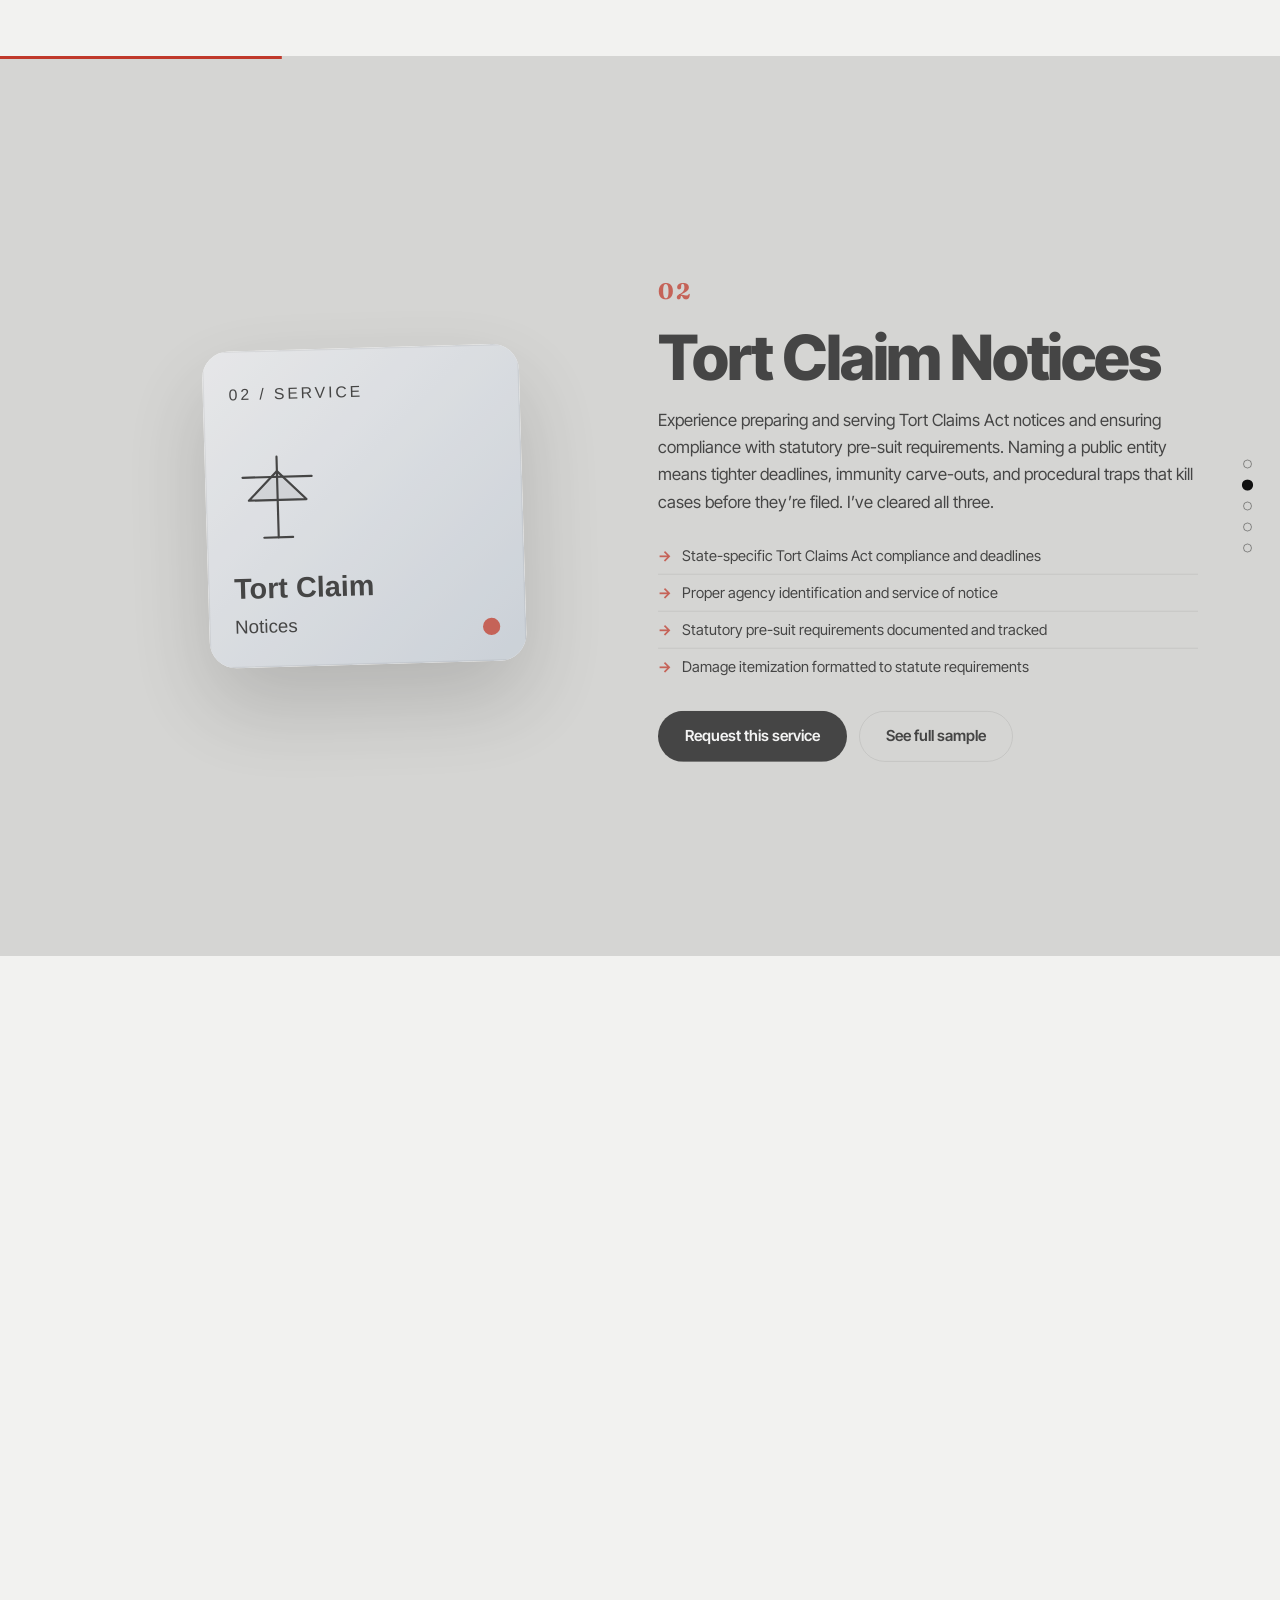
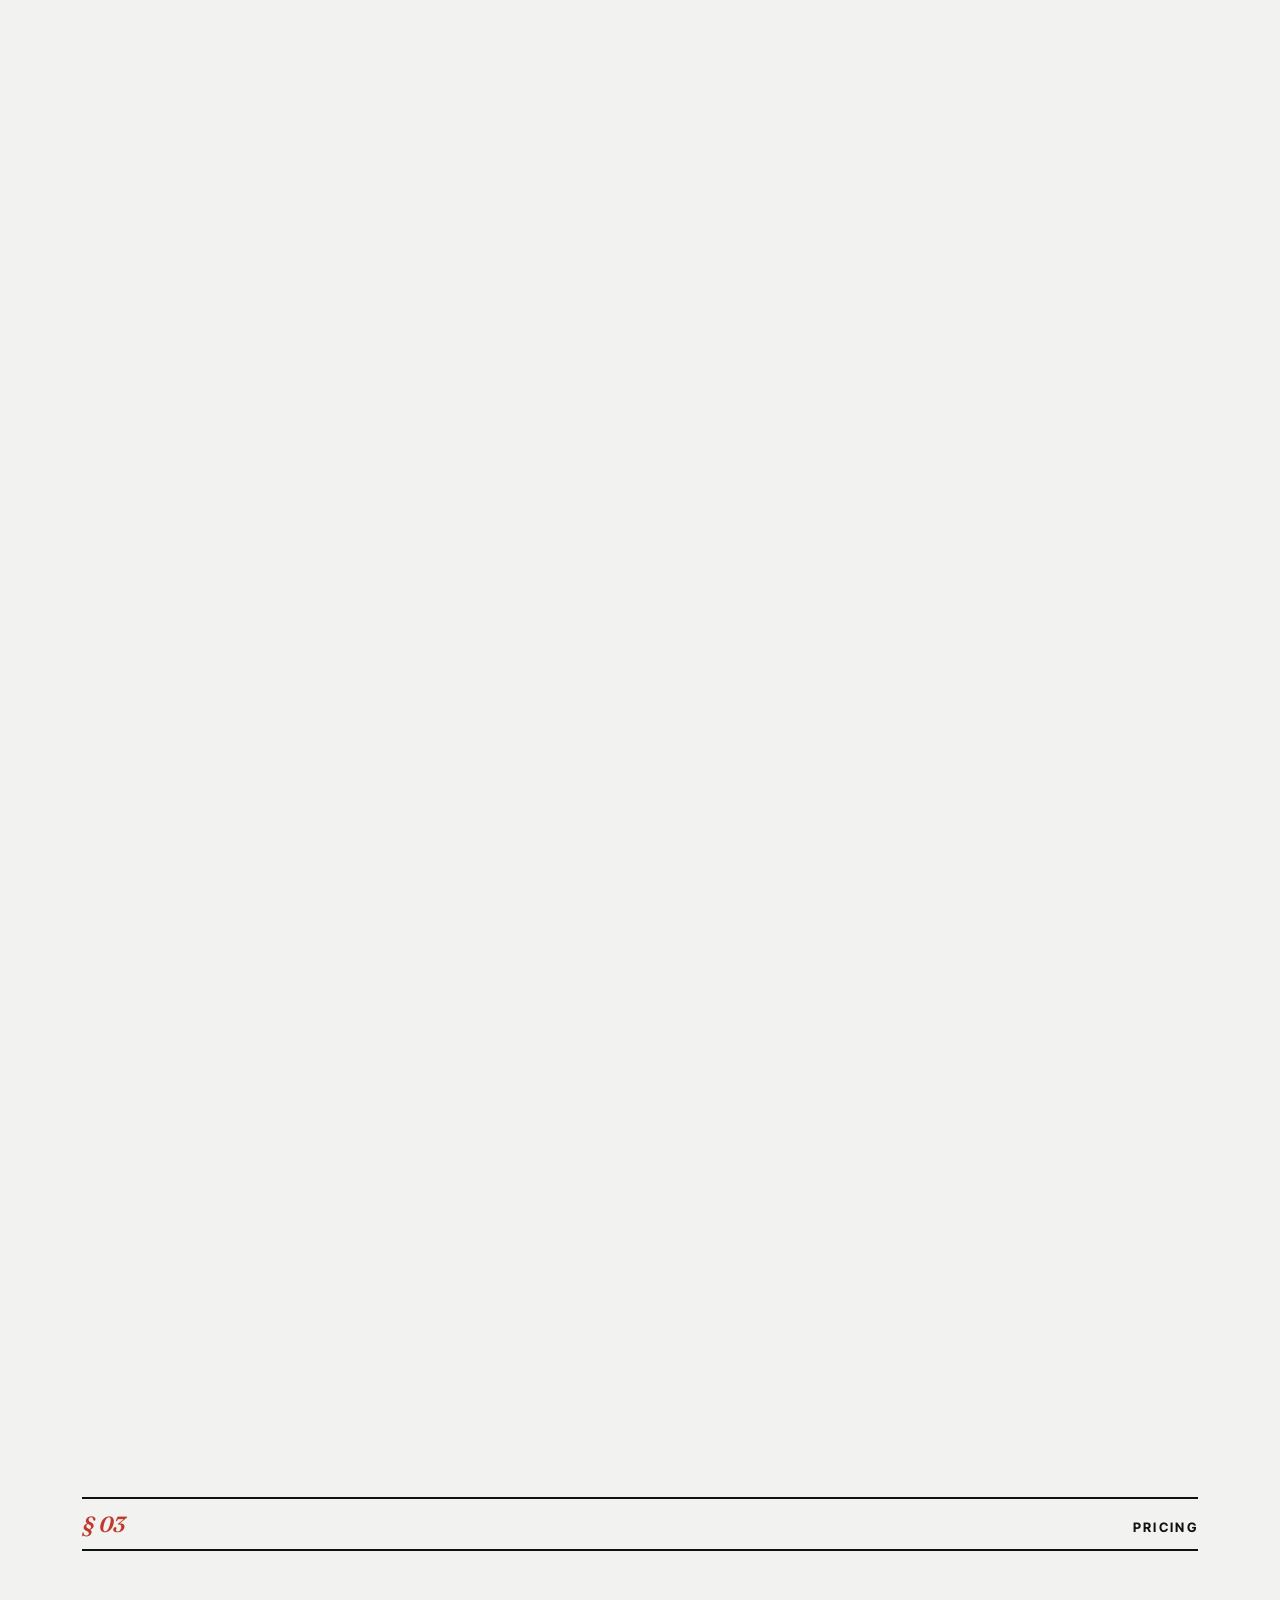
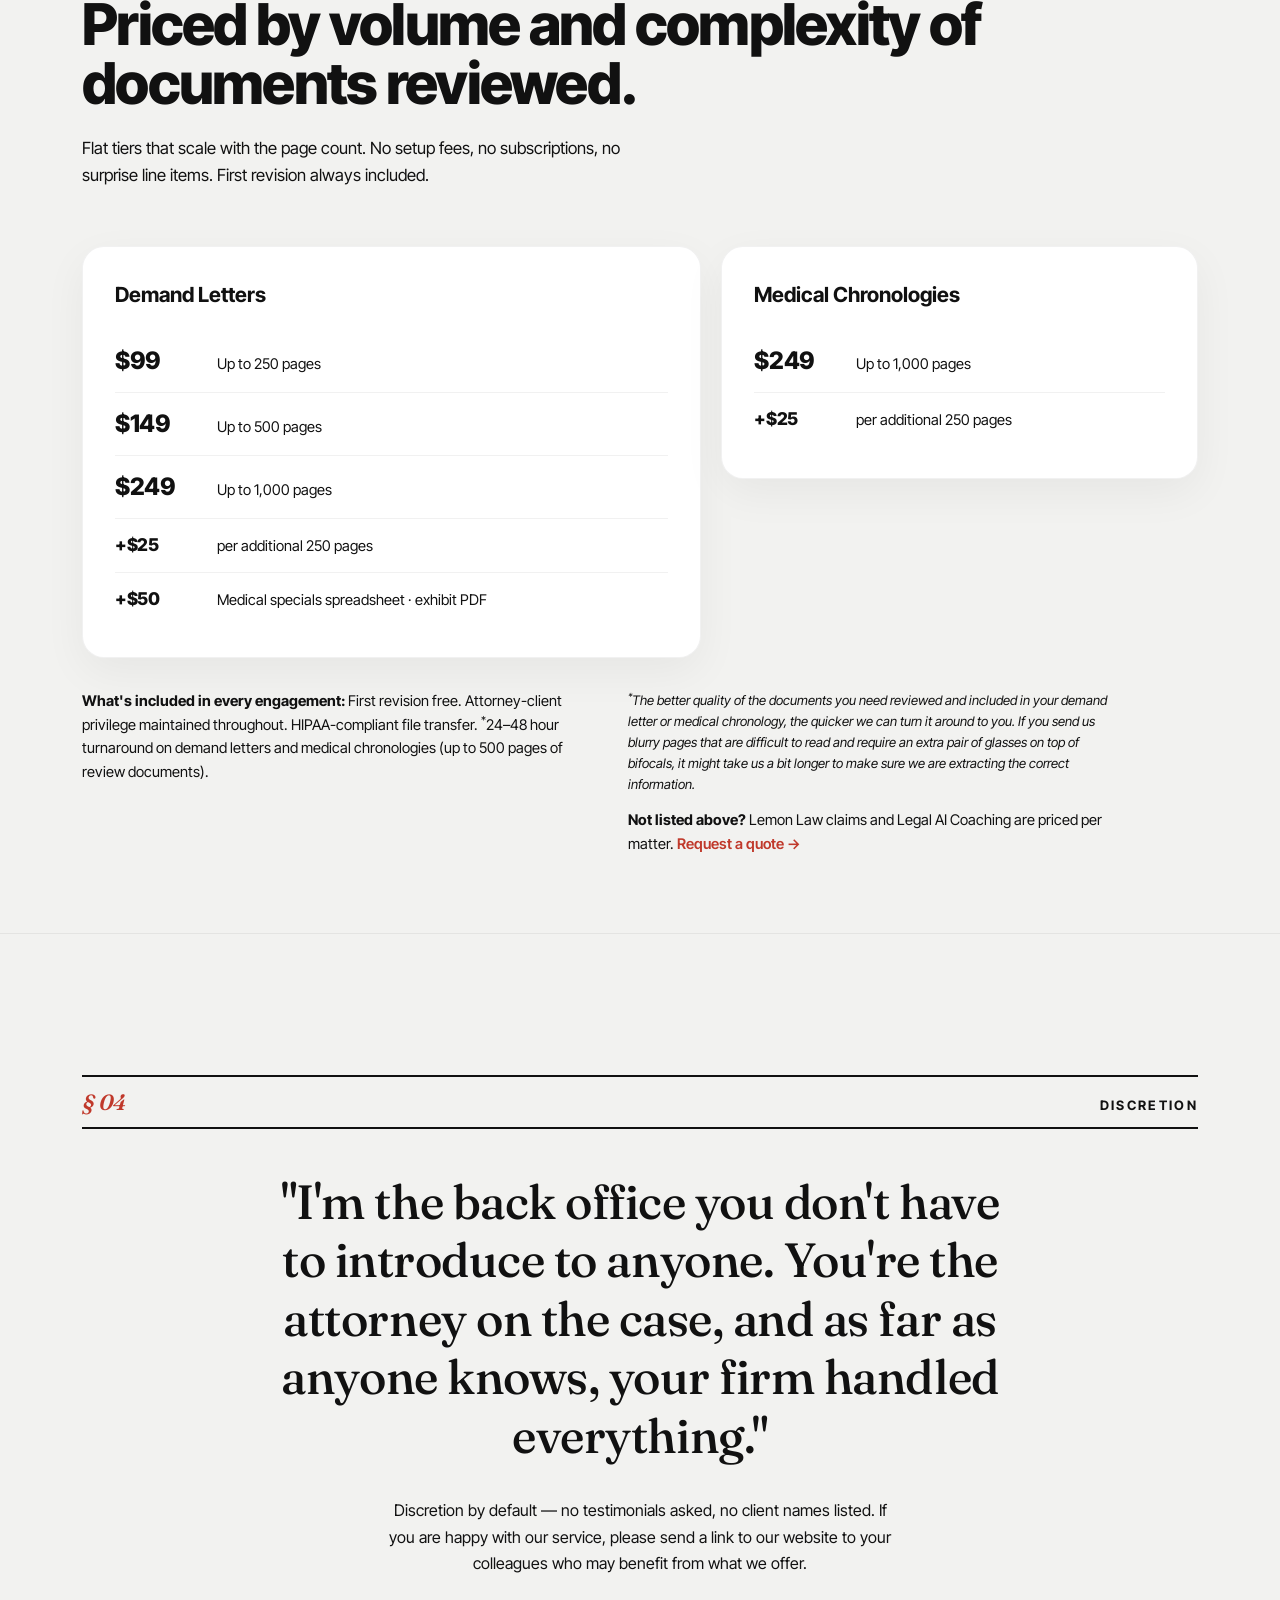
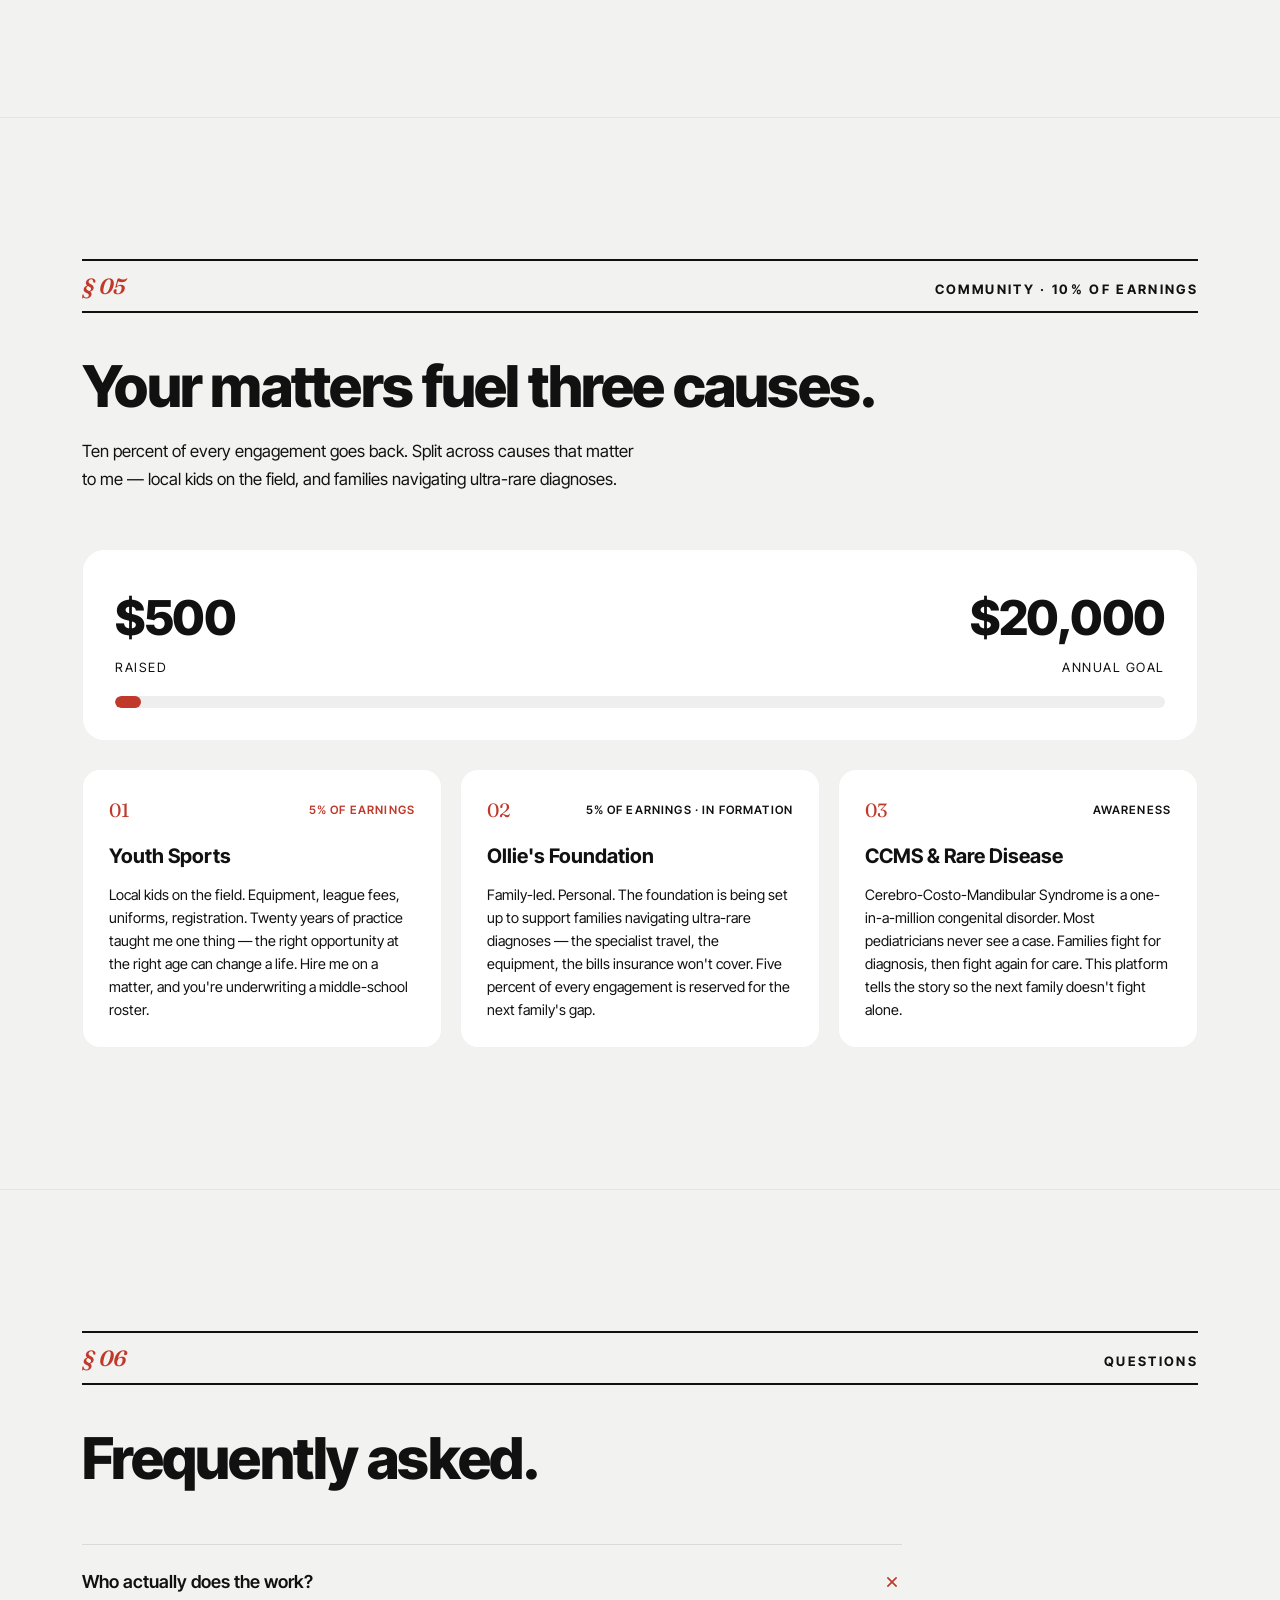
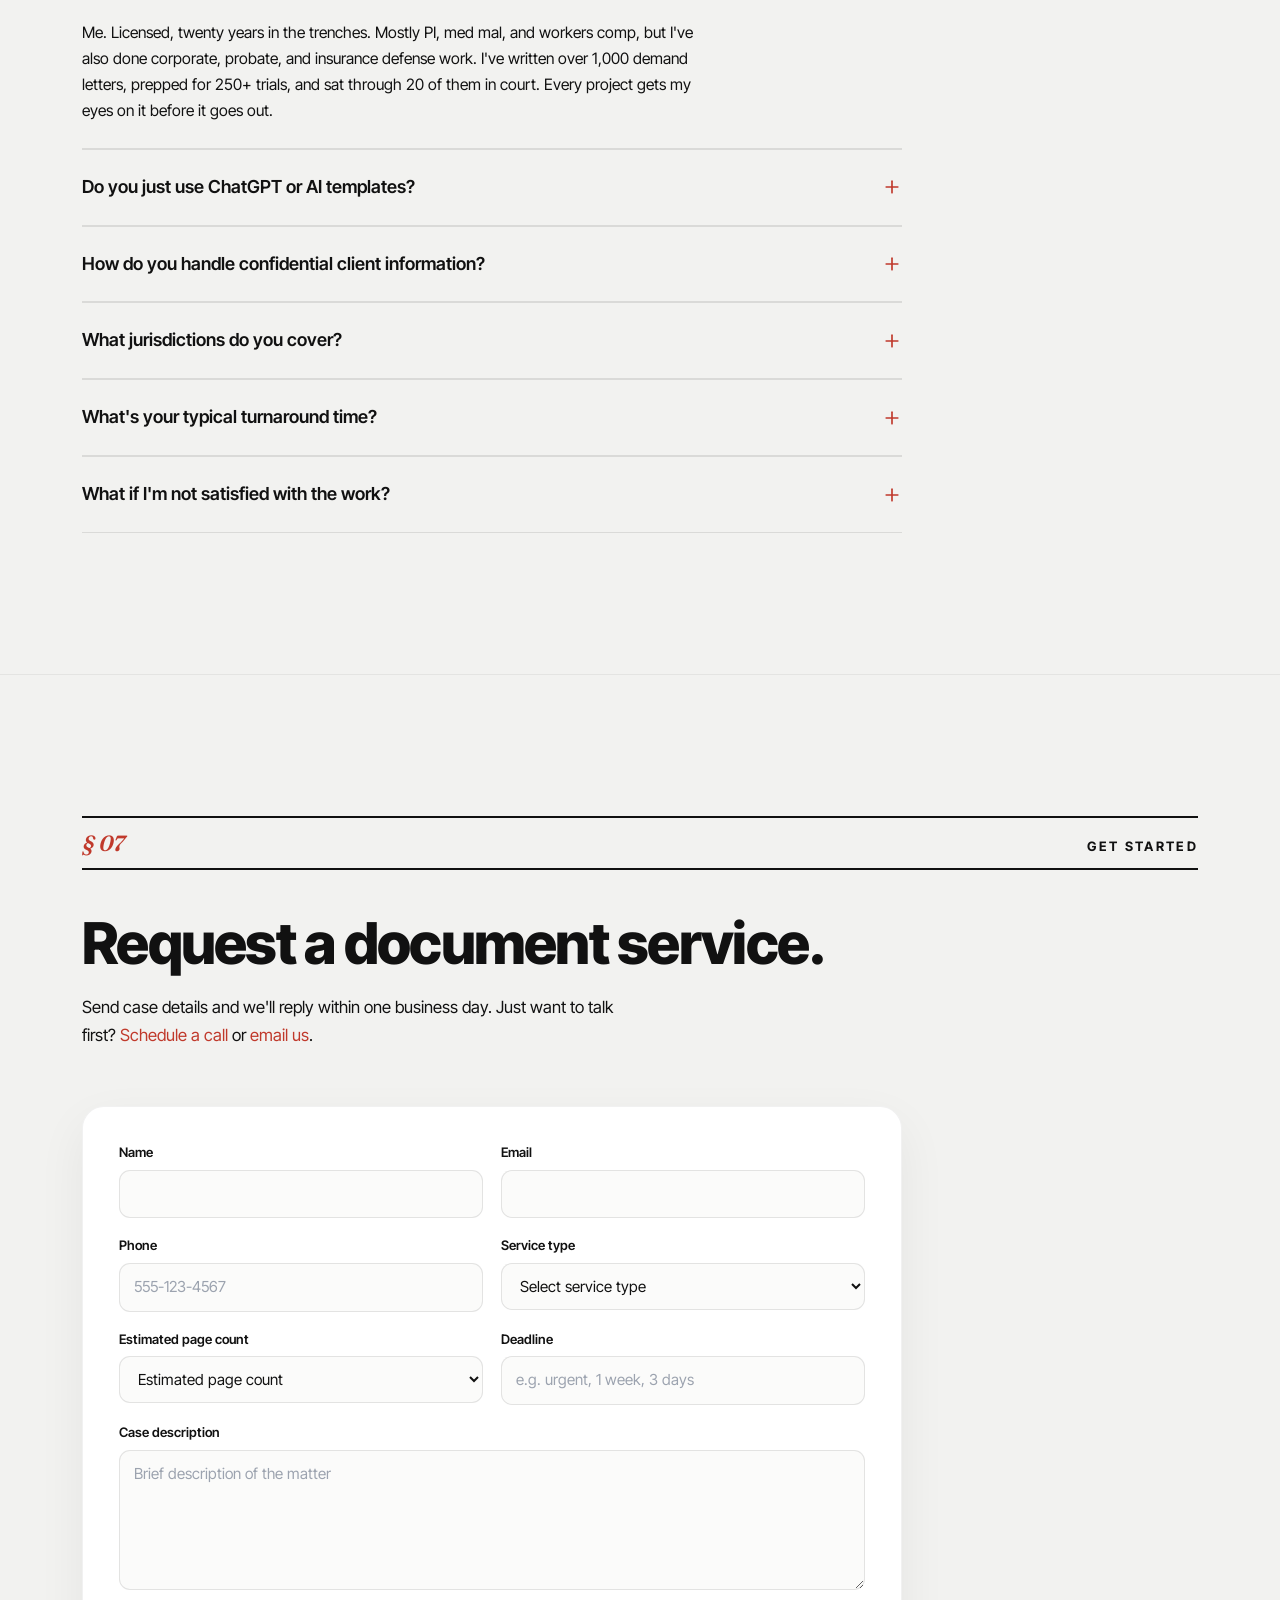
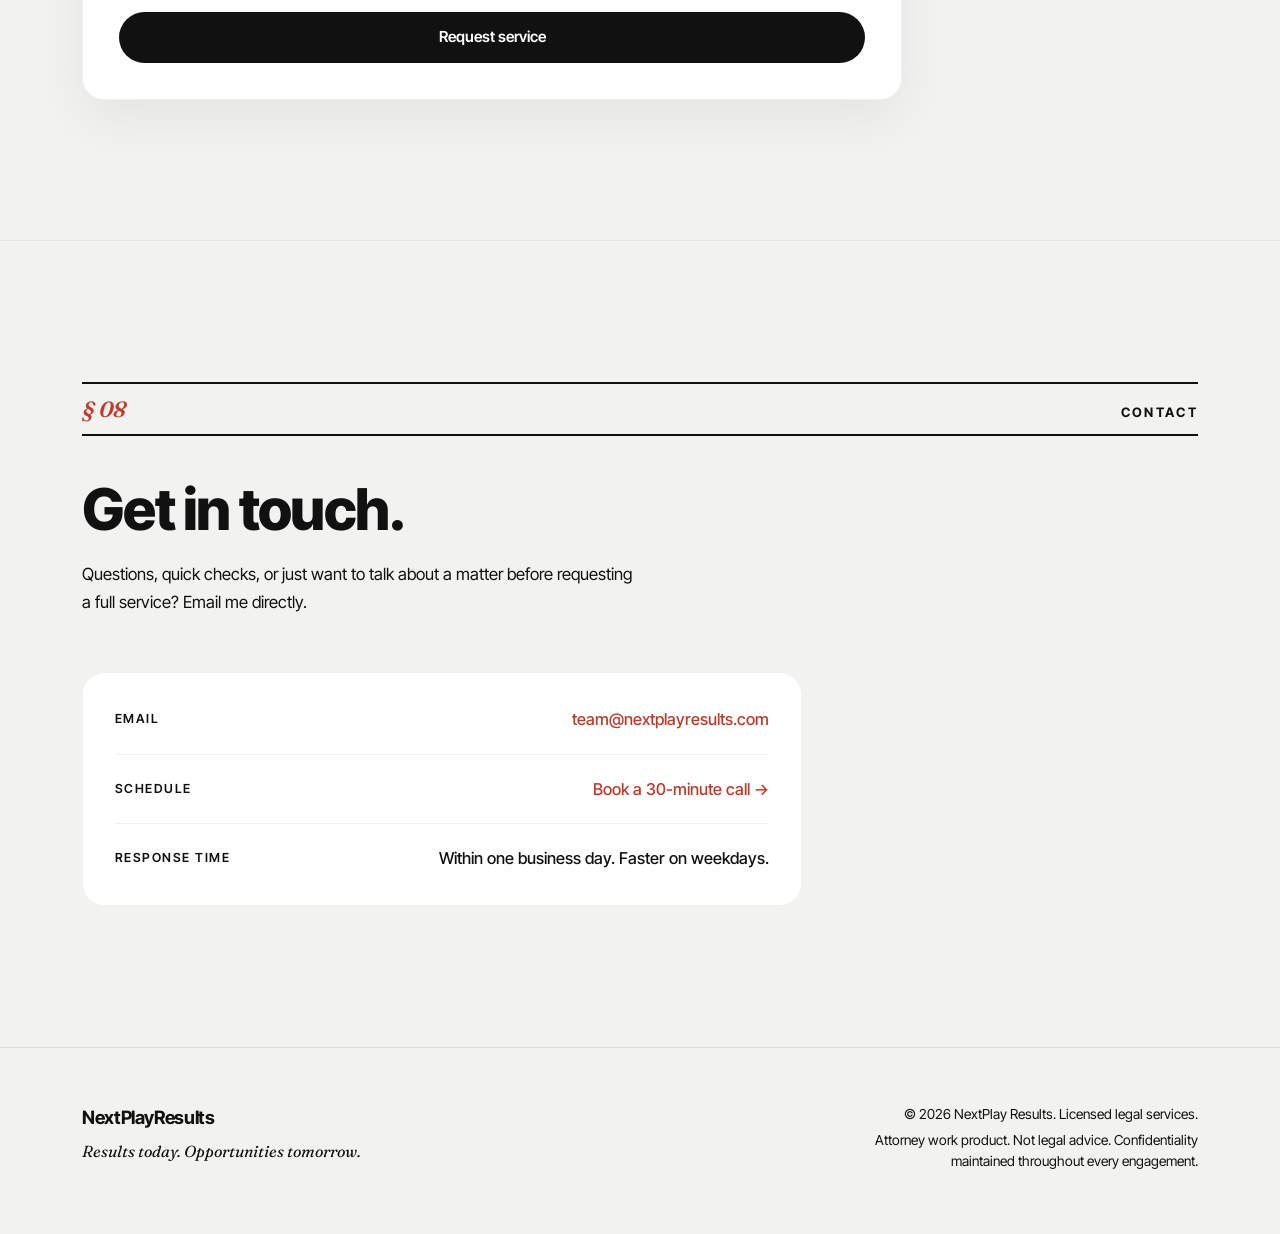
==== commit bc5dbce2: "Update /demo: mobile gets identical scroll journey as desktop Spread-deck fan + pinned color-morph j" ====
--- a/demo/index.html
+++ b/demo/index.html
@@ -5,8 +5,8 @@
     <link rel="icon" type="image/svg+xml" href="/demo/card-1.svg" />
     <meta name="viewport" content="width=device-width, initial-scale=1.0" />
     <title>NextPlay Results — Legal Support That Gets It Done</title>
-    <script type="module" crossorigin src="/demo/assets/index-CNuOrDZ3.js"></script>
-    <link rel="stylesheet" crossorigin href="/demo/assets/index-Db_uEmXH.css">
+    <script type="module" crossorigin src="/demo/assets/index-CWbvkwO2.js"></script>
+    <link rel="stylesheet" crossorigin href="/demo/assets/index-BlvHoqNd.css">
   </head>
   <body>
     <div id="root"></div>
--- a/demo/assets/index-BlvHoqNd.css
+++ b/demo/assets/index-BlvHoqNd.css
@@ -0,0 +1 @@
+@import "https://fonts.googleapis.com/css2?family=Inter+Tight:wght@300;400;500;600;700;800;900&family=Fraunces:ital,opsz,wght@0,9..144,500;0,9..144,600;1,9..144,500&display=swap";*,:before,:after,::backdrop{--tw-border-spacing-x:0;--tw-border-spacing-y:0;--tw-translate-x:0;--tw-translate-y:0;--tw-rotate:0;--tw-skew-x:0;--tw-skew-y:0;--tw-scale-x:1;--tw-scale-y:1;--tw-pan-x: ;--tw-pan-y: ;--tw-pinch-zoom: ;--tw-scroll-snap-strictness:proximity;--tw-gradient-from-position: ;--tw-gradient-via-position: ;--tw-gradient-to-position: ;--tw-ordinal: ;--tw-slashed-zero: ;--tw-numeric-figure: ;--tw-numeric-spacing: ;--tw-numeric-fraction: ;--tw-ring-inset: ;--tw-ring-offset-width:0px;--tw-ring-offset-color:#fff;--tw-ring-color:#3b82f680;--tw-ring-offset-shadow:0 0 #0000;--tw-ring-shadow:0 0 #0000;--tw-shadow:0 0 #0000;--tw-shadow-colored:0 0 #0000;--tw-blur: ;--tw-brightness: ;--tw-contrast: ;--tw-grayscale: ;--tw-hue-rotate: ;--tw-invert: ;--tw-saturate: ;--tw-sepia: ;--tw-drop-shadow: ;--tw-backdrop-blur: ;--tw-backdrop-brightness: ;--tw-backdrop-contrast: ;--tw-backdrop-grayscale: ;--tw-backdrop-hue-rotate: ;--tw-backdrop-invert: ;--tw-backdrop-opacity: ;--tw-backdrop-saturate: ;--tw-backdrop-sepia: ;--tw-contain-size: ;--tw-contain-layout: ;--tw-contain-paint: ;--tw-contain-style: }*,:before,:after{box-sizing:border-box;border:0 solid #e5e7eb}:before,:after{--tw-content:""}html,:host{-webkit-text-size-adjust:100%;tab-size:4;font-feature-settings:normal;font-variation-settings:normal;-webkit-tap-highlight-color:transparent;font-family:Inter Tight,sans-serif;line-height:1.5}body{line-height:inherit;margin:0}hr{height:0;color:inherit;border-top-width:1px}abbr:where([title]){-webkit-text-decoration:underline dotted;text-decoration:underline dotted}h1,h2,h3,h4,h5,h6{font-size:inherit;font-weight:inherit}a{color:inherit;-webkit-text-decoration:inherit;text-decoration:inherit}b,strong{font-weight:bolder}code,kbd,samp,pre{font-feature-settings:normal;font-variation-settings:normal;font-family:ui-monospace,SFMono-Regular,Menlo,Monaco,Consolas,Liberation Mono,Courier New,monospace;font-size:1em}small{font-size:80%}sub,sup{vertical-align:baseline;font-size:75%;line-height:0;position:relative}sub{bottom:-.25em}sup{top:-.5em}table{text-indent:0;border-color:inherit;border-collapse:collapse}button,input,optgroup,select,textarea{font-feature-settings:inherit;font-variation-settings:inherit;font-family:inherit;font-size:100%;font-weight:inherit;line-height:inherit;letter-spacing:inherit;color:inherit;margin:0;padding:0}button,select{text-transform:none}button,input:where([type=button]),input:where([type=reset]),input:where([type=submit]){-webkit-appearance:button;background-color:#0000;background-image:none}:-moz-focusring{outline:auto}:-moz-ui-invalid{box-shadow:none}progress{vertical-align:baseline}::-webkit-inner-spin-button{height:auto}::-webkit-outer-spin-button{height:auto}[type=search]{-webkit-appearance:textfield;outline-offset:-2px}::-webkit-search-decoration{-webkit-appearance:none}::-webkit-file-upload-button{-webkit-appearance:button;font:inherit}summary{display:list-item}blockquote,dl,dd,h1,h2,h3,h4,h5,h6,hr,figure,p,pre{margin:0}fieldset{margin:0;padding:0}legend{padding:0}ol,ul,menu{margin:0;padding:0;list-style:none}dialog{padding:0}textarea{resize:vertical}input::-moz-placeholder{opacity:1;color:#9ca3af}textarea::-moz-placeholder{opacity:1;color:#9ca3af}input::placeholder,textarea::placeholder{opacity:1;color:#9ca3af}button,[role=button]{cursor:pointer}:disabled{cursor:default}img,svg,video,canvas,audio,iframe,embed,object{vertical-align:middle;display:block}img,video{max-width:100%;height:auto}[hidden]:where(:not([hidden=until-found])){display:none}.container{width:100%}@media (width>=640px){.container{max-width:640px}}@media (width>=768px){.container{max-width:768px}}@media (width>=1024px){.container{max-width:1024px}}@media (width>=1280px){.container{max-width:1280px}}@media (width>=1536px){.container{max-width:1536px}}.absolute{position:absolute}.relative{position:relative}.inline-block{display:inline-block}.flex{display:flex}.hidden{display:none}.resize{resize:both}.outline{outline-style:solid}.transition{transition-property:color,background-color,border-color,text-decoration-color,fill,stroke,opacity,box-shadow,transform,filter,-webkit-backdrop-filter,backdrop-filter;transition-duration:.15s;transition-timing-function:cubic-bezier(.4,0,.2,1)}:root{--bg:#f2f2f0;--surface:#fff;--ink:#111;--muted:#111;--faint:#111;--hairline:#1111111a;--hairline-soft:#1111110f;--accent:#c0392b;--accent-ink:#9c2c20;--maxw:1180px;--pad:32px}*{box-sizing:border-box}html,body,#root{background:var(--bg);color:var(--ink);-webkit-font-smoothing:antialiased;text-rendering:optimizelegibility;margin:0;padding:0;font-family:Inter Tight,sans-serif}html{scroll-behavior:smooth}a{color:inherit}button{font-family:inherit}.container{max-width:var(--maxw);padding-left:var(--pad);padding-right:var(--pad);margin:0 auto}.eyebrow{border-top:2px solid var(--ink);border-bottom:2px solid var(--ink);letter-spacing:.18em;text-transform:uppercase;width:100%;color:var(--ink);justify-content:space-between;align-items:baseline;gap:16px;margin-bottom:44px;padding:14px 0;font-size:.8125rem;font-weight:700;line-height:1;display:flex}.eyebrow-num{letter-spacing:-.01em;color:var(--accent);text-transform:none;font-family:Fraunces,Georgia,serif;font-size:1.375rem;font-style:italic;font-weight:600;line-height:1}.hero .eyebrow{border:none;margin-bottom:26px;padding:0;display:block}.section-title{letter-spacing:-.03em;margin:0;font-size:clamp(2.2rem,4.6vw,3.6rem);font-weight:800;line-height:1.02}.section-lede{max-width:56ch;color:var(--muted);margin:22px 0 0;font-size:1.05rem;line-height:1.65}.section-header{margin-bottom:56px}.accent{color:var(--accent)}.serif{font-family:Fraunces,Georgia,serif;font-style:italic;font-weight:500}section{position:relative}.band{padding:clamp(80px,11vw,150px) 0}.band+.band{border-top:1px solid var(--hairline-soft)}.btn{cursor:pointer;border:1.5px solid #0000;border-radius:9999px;align-items:center;gap:9px;padding:13px 26px;font-size:.95rem;font-weight:600;transition:background .18s,color .18s,border-color .18s,transform .12s;display:inline-flex}.btn:active{transform:translateY(1px)}.btn-primary{background:var(--ink);color:#fff}.btn-primary:hover{background:#2c2c2c}.btn-ghost{color:var(--ink);border-color:var(--hairline);background:0 0}.btn-ghost:hover{background:#1111110f}.btn-text{color:var(--accent);cursor:pointer;background:0 0;border:none;padding:0;font-weight:600}.btn-text:hover{color:var(--accent-ink)}.nav{z-index:60;transition:background .3s,box-shadow .3s,-webkit-backdrop-filter .3s,backdrop-filter .3s;position:fixed;top:0;left:0;right:0}.nav--scrolled{-webkit-backdrop-filter:saturate(160%)blur(14px);backdrop-filter:saturate(160%)blur(14px);box-shadow:0 1px 0 var(--hairline-soft);background:#f2f2f0cc}.nav-inner{max-width:var(--maxw);padding:16px var(--pad);justify-content:space-between;align-items:center;margin:0 auto;display:flex}.wordmark{letter-spacing:-.02em;cursor:pointer;background:0 0;border:none;align-items:baseline;gap:2px;font-size:1.15rem;font-weight:700;text-decoration:none;display:inline-flex}.wordmark-sep{color:var(--accent);padding:0 3px}.nav-links{align-items:center;gap:2px;display:flex}.nav-link{cursor:pointer;color:var(--ink);background:0 0;border:none;border-radius:8px;padding:8px 13px;font-size:.9rem;font-weight:500;transition:background .15s}.nav-link:hover{background:#1111110f}.nav-cta{background:var(--ink);color:#fff;cursor:pointer;border:none;border-radius:9999px;align-items:center;gap:8px;margin-left:8px;padding:9px 16px;display:inline-flex}.nav-cta:hover{background:#2c2c2c}.nav-dot{background:var(--accent);border-radius:999px;width:6px;height:6px}@media (width<=880px){.nav-links{display:none}}.hero{padding-top:150px;padding-bottom:90px;overflow:hidden}.hero-title{letter-spacing:-.04em;max-width:14ch;margin:0;font-size:clamp(2.8rem,7vw,5.4rem);font-weight:800;line-height:.98}.hero-lede{max-width:60ch;color:var(--muted);margin:28px 0 0;font-size:1.06rem;line-height:1.66}.hero-actions{flex-wrap:wrap;gap:14px;margin-top:32px;display:flex}.trust-strip{flex-wrap:wrap;gap:12px 26px;margin:44px 0 0;padding:0;list-style:none;display:flex}.trust-strip li{color:var(--faint);align-items:center;gap:8px;font-size:.82rem;font-weight:500;display:inline-flex}.trust-strip svg{color:var(--accent)}.scroll-hint{letter-spacing:.18em;text-transform:uppercase;color:var(--faint);flex-direction:column;align-items:center;gap:8px;margin-top:70px;font-size:.75rem;display:flex}.spread{height:200vh;position:relative}.spread-stage{align-items:center;height:100vh;display:flex;position:sticky;top:0;overflow:hidden}.spread-deck{height:230px;margin-top:56px;position:relative}.spread-card{aspect-ratio:1;background:#fff;border-radius:22px;width:clamp(150px,16vw,200px);position:absolute;top:0;left:50%;overflow:hidden;box-shadow:0 26px 64px #0000002e}.spread-card img{-o-object-fit:cover;object-fit:cover;width:100%;height:100%;display:block}.journey{position:relative}.journey-stage{align-items:center;height:100vh;display:flex;position:sticky;top:0;overflow:hidden}.journey-progress{z-index:30;height:3px;position:absolute;top:0;left:0;right:0}.journey-progress-fill{background:var(--accent);transform-origin:0;height:100%}.journey-dots{z-index:30;flex-direction:column;gap:12px;display:flex;position:absolute;top:50%;right:28px;transform:translateY(-50%)}.journey-dot{cursor:pointer;background:0 0;border:1.5px solid #1116;border-radius:999px;width:9px;height:9px;padding:0;transition:background .25s,transform .25s}.journey-dot.active{background:var(--ink);transform:scale(1.25)}@media (width<=720px){.journey-dots{display:none}}.stage-inner{width:100%;max-width:var(--maxw);padding:0 var(--pad);margin:0 auto;position:relative}.stage-card-layer{pointer-events:none;position:absolute;inset:0}.stage-card{aspect-ratio:1;background:#fff;border-radius:28px;width:clamp(220px,26vw,340px);position:absolute;top:50%;left:50%;overflow:hidden;box-shadow:0 40px 90px #00000038}.stage-card img{-o-object-fit:cover;object-fit:cover;width:100%;height:100%;display:block}.stage-panel{max-width:540px;position:relative}.stage-eyebrow{letter-spacing:.2em;text-transform:uppercase;color:var(--faint);align-items:center;gap:10px;margin-bottom:18px;font-size:11px;font-weight:700;display:inline-flex}.stage-eyebrow .num{color:var(--accent);font-family:Fraunces,Georgia,serif;font-size:1.4rem}.stage-title{letter-spacing:-.035em;color:var(--ink);margin:0 0 18px;font-size:clamp(2.5rem,5.2vw,3.9rem);font-weight:800;line-height:1}.stage-desc{color:var(--ink);margin:0 0 22px;font-size:1.05rem;line-height:1.62}.stage-points{margin:0 0 26px;padding:0;list-style:none}.stage-points li{border-top:1px solid #1111111a;gap:10px;padding:7px 0;font-size:.92rem;line-height:1.5;display:flex}.stage-points li:first-child{border-top:none}.stage-points .bullet{color:var(--accent);font-weight:700}.stage-actions{flex-wrap:wrap;gap:12px;display:flex}.m-service{border-radius:24px;flex-direction:column;gap:22px;margin-bottom:18px;padding:30px 26px;display:flex;box-shadow:0 16px 44px #00000014}.m-service-card{-o-object-fit:cover;object-fit:cover;border-radius:18px;width:150px;height:150px;box-shadow:0 14px 36px #00000029}.m-service-body .stage-title{font-size:clamp(1.8rem,7vw,2.4rem)}.m-service-body .stage-points li{border-top-color:#1111111f}.band-tight{padding-top:clamp(40px,9vw,70px);padding-bottom:6px}.journey-m .journey-stage{align-items:stretch}.m-stage-inner{text-align:left;flex-direction:column;justify-content:center;align-items:center;gap:14px;padding:60px 22px 28px;position:absolute;inset:0}.m-stage-card{aspect-ratio:1;background:#fff;border-radius:20px;flex:none;width:clamp(96px,28vw,128px);overflow:hidden;box-shadow:0 22px 50px #0003}.m-stage-card img{-o-object-fit:cover;object-fit:cover;width:100%;height:100%;display:block}.m-stage-panel{width:100%;max-width:460px}.m-stage-panel .stage-eyebrow{margin-bottom:8px}.m-stage-panel .stage-eyebrow .num{font-size:1.2rem}.m-stage-panel .stage-title{margin-bottom:10px;font-size:clamp(1.7rem,7.4vw,2.3rem)}.m-stage-panel .stage-desc{margin-bottom:12px;font-size:.88rem;line-height:1.46}.m-stage-panel .stage-points{margin-bottom:14px}.m-stage-panel .stage-points li{padding:4.5px 0;font-size:.8rem;line-height:1.42}.m-stage-panel .stage-actions{gap:10px}.m-stage-panel .stage-actions .btn{flex:auto;justify-content:center;padding:11px 16px}@media (width<=620px){:root{--pad:20px}.hero{padding-top:116px;padding-bottom:56px}.hero-actions .btn,.stage-actions .btn{flex:auto;justify-content:center}.footer-grid{flex-direction:column}.footer-text{text-align:left}.contact-row{flex-direction:column;align-items:flex-start;gap:6px}.stats-row{gap:14px 36px}.modal-card{max-height:88vh}}.stats-row{flex-wrap:wrap;align-items:flex-end;gap:18px 56px;margin:0;display:flex}.stat{flex-direction:column;display:flex}.stat-number{letter-spacing:-.04em;font-size:clamp(3rem,8vw,6rem);font-weight:800;line-height:.92}.stat-number .plus{color:var(--accent)}.stat-label{color:var(--muted);max-width:18ch;margin-top:10px;font-size:1rem}.stat-coda{color:var(--accent);align-self:flex-end;font-family:Fraunces,Georgia,serif;font-size:clamp(2.2rem,5vw,3.4rem);font-style:italic;font-weight:500}.tags{flex-wrap:wrap;gap:10px;margin:52px 0 0;padding:0;list-style:none;display:flex}.tag{color:var(--ink);border:1px solid var(--hairline);background:#ffffff80;border-radius:9999px;padding:8px 15px;font-size:.85rem;font-weight:500}.pricing-grid{grid-template-columns:1.3fr 1fr;align-items:start;gap:20px;display:grid}#pricing{padding-bottom:clamp(48px,6vw,80px)}@media (width<=760px){.pricing-grid{grid-template-columns:1fr}}.price-card{background:var(--surface);border:1px solid var(--hairline-soft);border-radius:22px;padding:32px;box-shadow:0 14px 44px #0000000d}.price-card-title{margin:0 0 20px;font-size:1.3rem;font-weight:700}.price-row{border-top:1px solid var(--hairline-soft);align-items:baseline;gap:16px;padding:13px 0;display:flex}.price-row:first-of-type{border-top:none}.price-amt{letter-spacing:-.02em;min-width:86px;font-size:1.5rem;font-weight:800}.price-row--addon .price-amt{color:var(--muted);font-size:1.1rem}.price-scope{color:var(--muted);font-size:.92rem}.pricing-notes{-moz-column-count:2;column-count:2;-moz-column-gap:52px;column-gap:52px;max-width:1040px;margin-top:32px}.pricing-notes p{color:var(--muted);-moz-column-break-inside:avoid;break-inside:avoid;margin:0 0 14px;font-size:.92rem;line-height:1.6}@media (width<=720px){.pricing-notes{-moz-column-count:1;column-count:1}}.pricing-notes strong{color:var(--ink)}.pricing-footnote{font-style:italic;color:var(--faint)!important;font-size:.82rem!important}.discretion{text-align:center}.discretion .eyebrow{text-align:left;justify-content:space-between!important}.pull-quote{letter-spacing:-.01em;max-width:24ch;margin:0 auto;font-family:Fraunces,Georgia,serif;font-size:clamp(1.8rem,4.4vw,3rem);font-weight:500;line-height:1.22}.discretion-coda{max-width:56ch;color:var(--muted);margin:32px auto 0;font-size:1rem;line-height:1.65}.impact-panel{background:var(--surface);border:1px solid var(--hairline-soft);border-radius:22px;margin-bottom:28px;padding:32px}.impact-numbers{justify-content:space-between;align-items:flex-end;margin-bottom:18px;display:flex}.impact-amount{letter-spacing:-.03em;font-size:clamp(2rem,5vw,3rem);font-weight:800;display:block}.impact-amount-label{color:var(--faint);text-transform:uppercase;letter-spacing:.12em;font-size:.8rem}.impact-goal{text-align:right;color:var(--muted)}.progress-track{background:#11111112;border-radius:9999px;height:12px;overflow:hidden}.progress-fill{background:var(--accent);border-radius:9999px;height:100%}.pillars{grid-template-columns:repeat(3,1fr);gap:18px;display:grid}@media (width<=820px){.pillars{grid-template-columns:1fr}}.pillar{background:var(--surface);border:1px solid var(--hairline-soft);border-radius:18px;padding:26px}.pillar-head{justify-content:space-between;align-items:center;margin-bottom:16px;display:flex}.pillar-index{color:var(--accent);font-family:Fraunces,Georgia,serif;font-size:1.2rem}.pillar-share{color:var(--accent);text-transform:uppercase;letter-spacing:.1em;font-size:.72rem;font-weight:600}.pillar-share--muted{color:var(--faint)}.pillar-title{margin:0 0 12px;font-size:1.25rem;font-weight:700}.pillar-copy{color:var(--muted);margin:0;font-size:.9rem;line-height:1.6}.faq-list{max-width:820px}.faq-item{border-top:1px solid var(--hairline)}.faq-item:last-child{border-bottom:1px solid var(--hairline)}.faq-q{cursor:pointer;text-align:left;width:100%;color:var(--ink);background:0 0;border:none;justify-content:space-between;align-items:center;gap:20px;padding:24px 0;font-size:1.12rem;font-weight:600;display:flex}.faq-icon{color:var(--accent);flex-shrink:0;transition:transform .25s}.faq-icon.open{transform:rotate(45deg)}.faq-a{color:var(--muted);max-width:70ch;margin:0;padding:0 0 24px;font-size:.98rem;line-height:1.66}.request-panel{background:var(--surface);border:1px solid var(--hairline-soft);border-radius:22px;max-width:820px;padding:36px;box-shadow:0 18px 50px #0000000f}.form-grid{grid-template-columns:1fr 1fr;gap:18px;display:grid}@media (width<=640px){.form-grid{grid-template-columns:1fr}}.field{flex-direction:column;gap:7px;display:flex}.field-wide{grid-column:1/-1}.field-label{color:var(--muted);font-size:.82rem;font-weight:600}.form-input{color:var(--ink);border:1px solid var(--hairline);background:#fbfbfa;border-radius:11px;padding:12px 14px;font-family:inherit;font-size:.95rem;transition:border-color .15s,box-shadow .15s}.form-input:focus{border-color:var(--accent);outline:none;box-shadow:0 0 0 3px #c0392b1f}textarea.form-input{resize:vertical}.btn-submit{grid-column:1/-1;justify-content:center;margin-top:4px}.contact-card{background:var(--surface);border:1px solid var(--hairline-soft);border-radius:22px;max-width:720px;padding:12px 32px}.contact-row{border-top:1px solid var(--hairline-soft);justify-content:space-between;align-items:center;gap:20px;padding:22px 0;display:flex}.contact-row:first-child{border-top:none}.contact-label{letter-spacing:.12em;text-transform:uppercase;color:var(--faint);font-size:.78rem;font-weight:600}.contact-value{font-size:1.02rem;font-weight:500}.contact-link{color:var(--accent);text-decoration:none}.contact-link:hover{text-decoration:underline}.footer{border-top:1px solid var(--hairline);padding:56px 0}.footer-grid{flex-wrap:wrap;justify-content:space-between;gap:24px;display:flex}.footer-tagline{color:var(--muted);margin:8px 0 0;font-family:Fraunces,Georgia,serif;font-style:italic}.footer-text{color:var(--muted);text-align:right;margin:0 0 6px;font-size:.86rem}.footer-muted{color:var(--faint);max-width:48ch}.modal-overlay{z-index:90;-webkit-backdrop-filter:blur(4px);backdrop-filter:blur(4px);background:#11111173;justify-content:center;align-items:center;padding:24px;display:flex;position:fixed;inset:0}.modal-card{background:var(--surface);border-radius:20px;flex-direction:column;width:100%;max-width:620px;max-height:84vh;display:flex;box-shadow:0 40px 100px #0000004d}.modal-head{border-bottom:1px solid var(--hairline-soft);justify-content:space-between;align-items:center;padding:24px 28px;display:flex}.sample-head{justify-content:space-between;align-items:center;gap:16px;padding:16px 28px 0;display:flex}.sample-label{letter-spacing:.14em;text-transform:uppercase;color:var(--accent);font-size:.72rem;font-weight:700}.sample-meta{color:var(--ink);font-size:.72rem}.modal-title{margin:0;font-size:1.2rem;font-weight:700}.modal-close{color:var(--faint);cursor:pointer;background:0 0;border:none;font-size:1.8rem;line-height:1}.modal-close:hover{color:var(--ink)}.modal-body{padding:24px 28px;overflow-y:auto}.modal-body .timeline-date{color:var(--accent);margin-top:16px;font-weight:700}.modal-body .timeline-entry{border-left:2px solid var(--hairline);margin-bottom:8px;padding-left:14px}.modal-body .timeline-flag{color:var(--accent-ink)}.modal-foot{border-top:1px solid var(--hairline-soft);justify-content:flex-end;gap:12px;padding:18px 28px;display:flex}.toast{background:var(--ink);color:#fff;z-index:100;border-radius:12px;align-items:center;gap:10px;padding:14px 22px;font-size:.9rem;font-weight:500;display:flex;position:fixed;bottom:28px;left:50%;transform:translate(-50%);box-shadow:0 18px 50px #00000040}.toast svg{color:#6ee7a8}
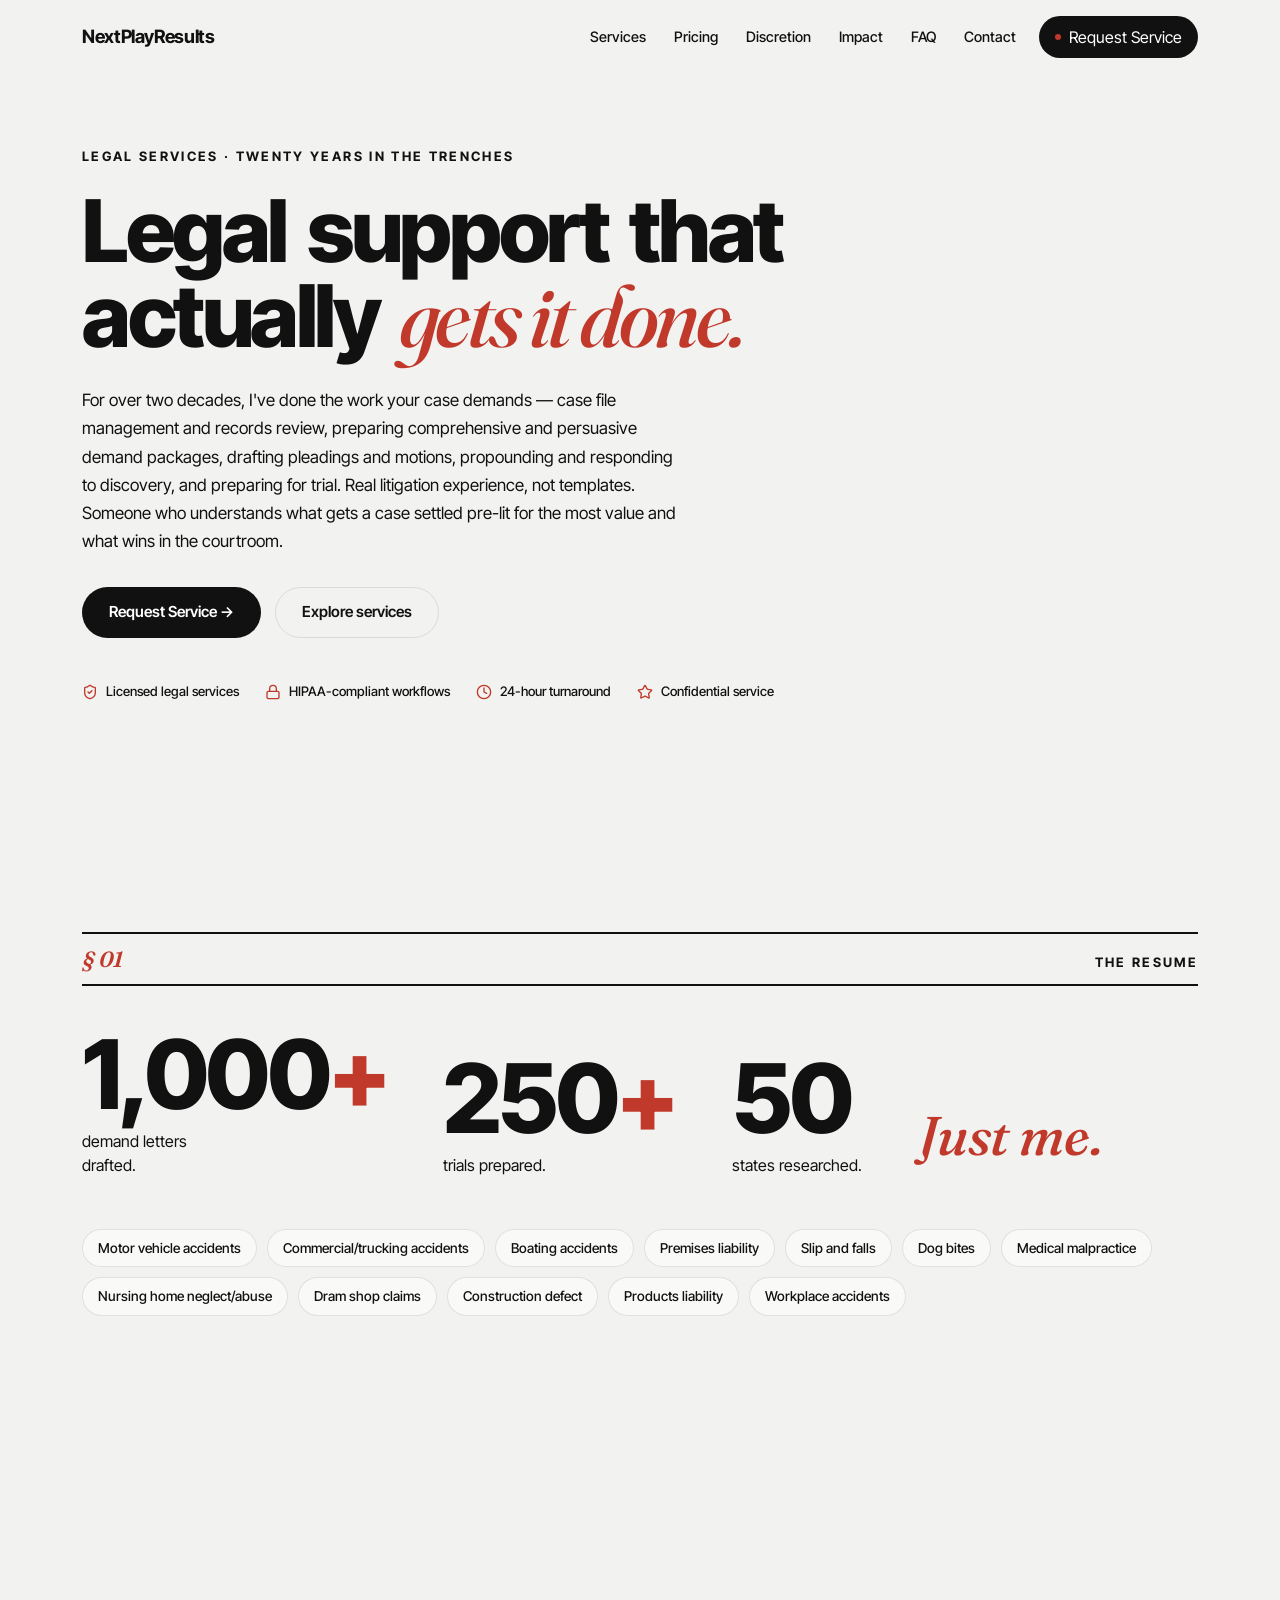
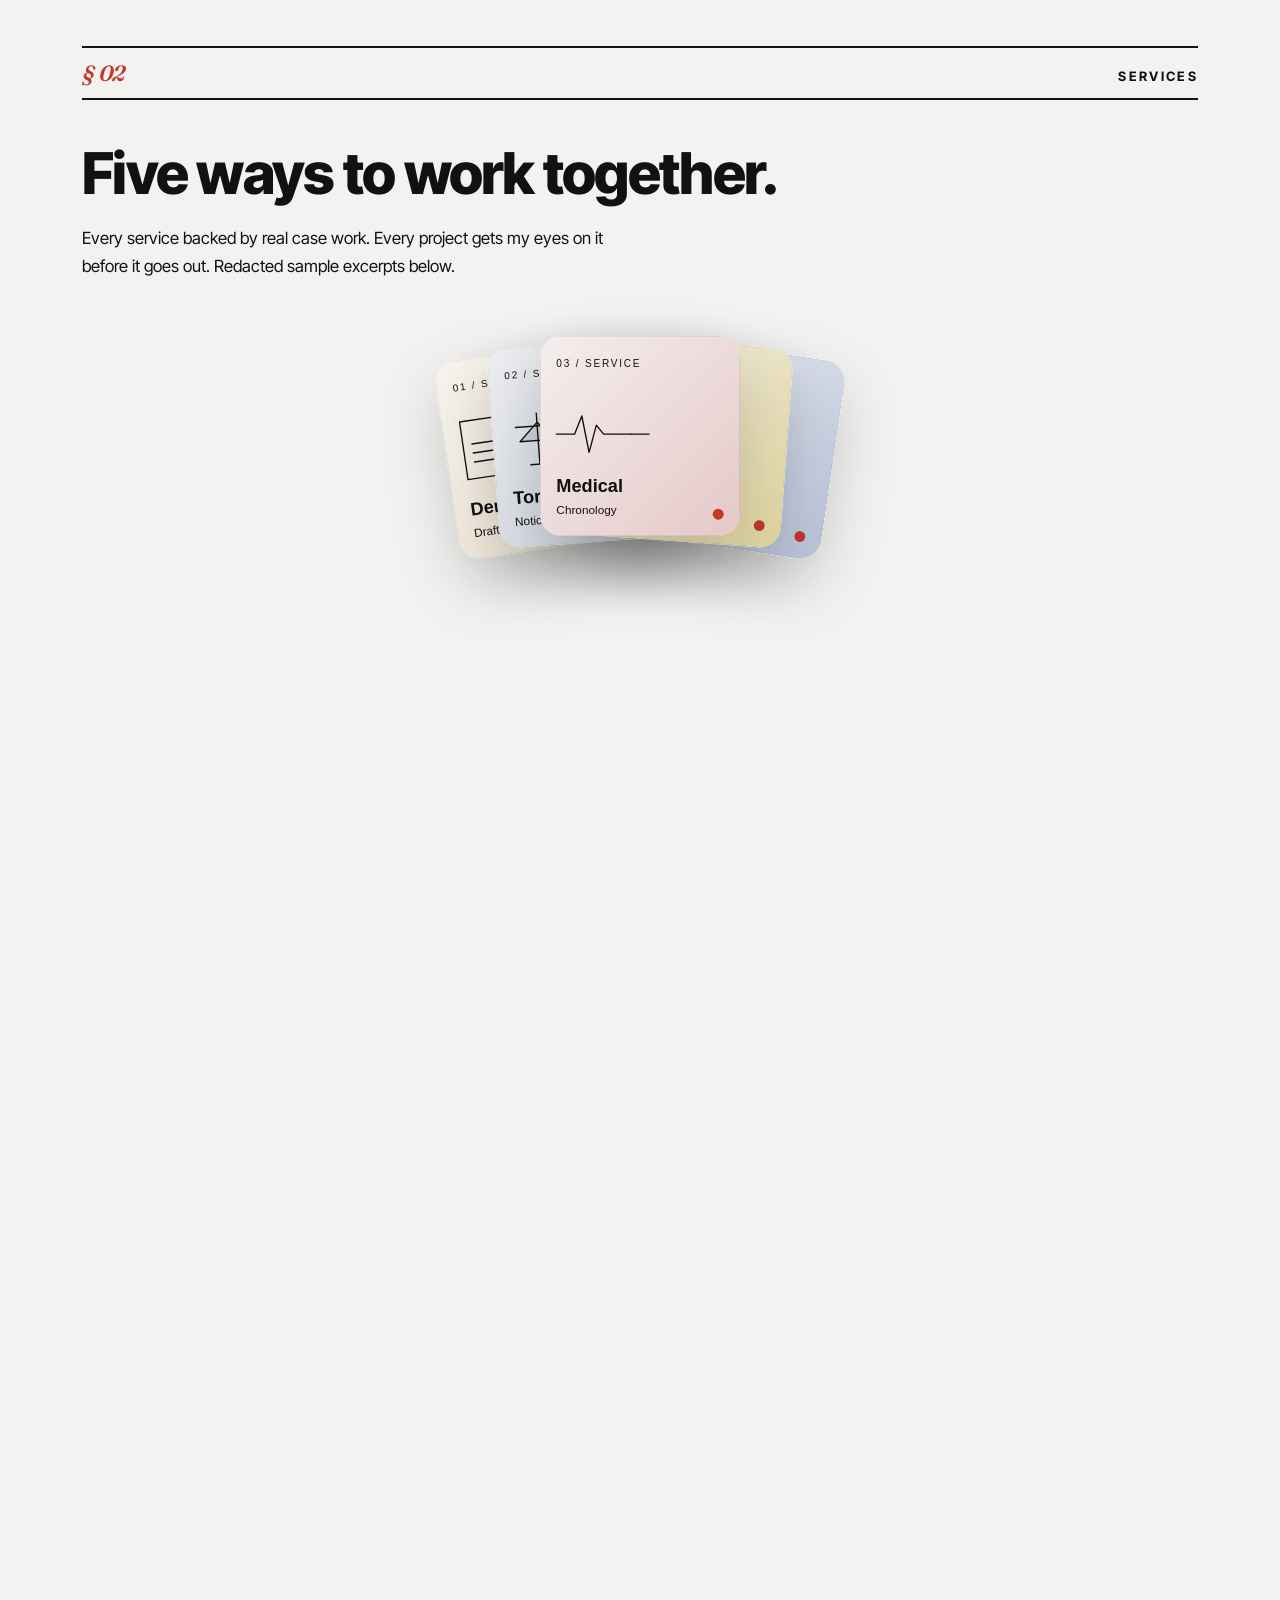
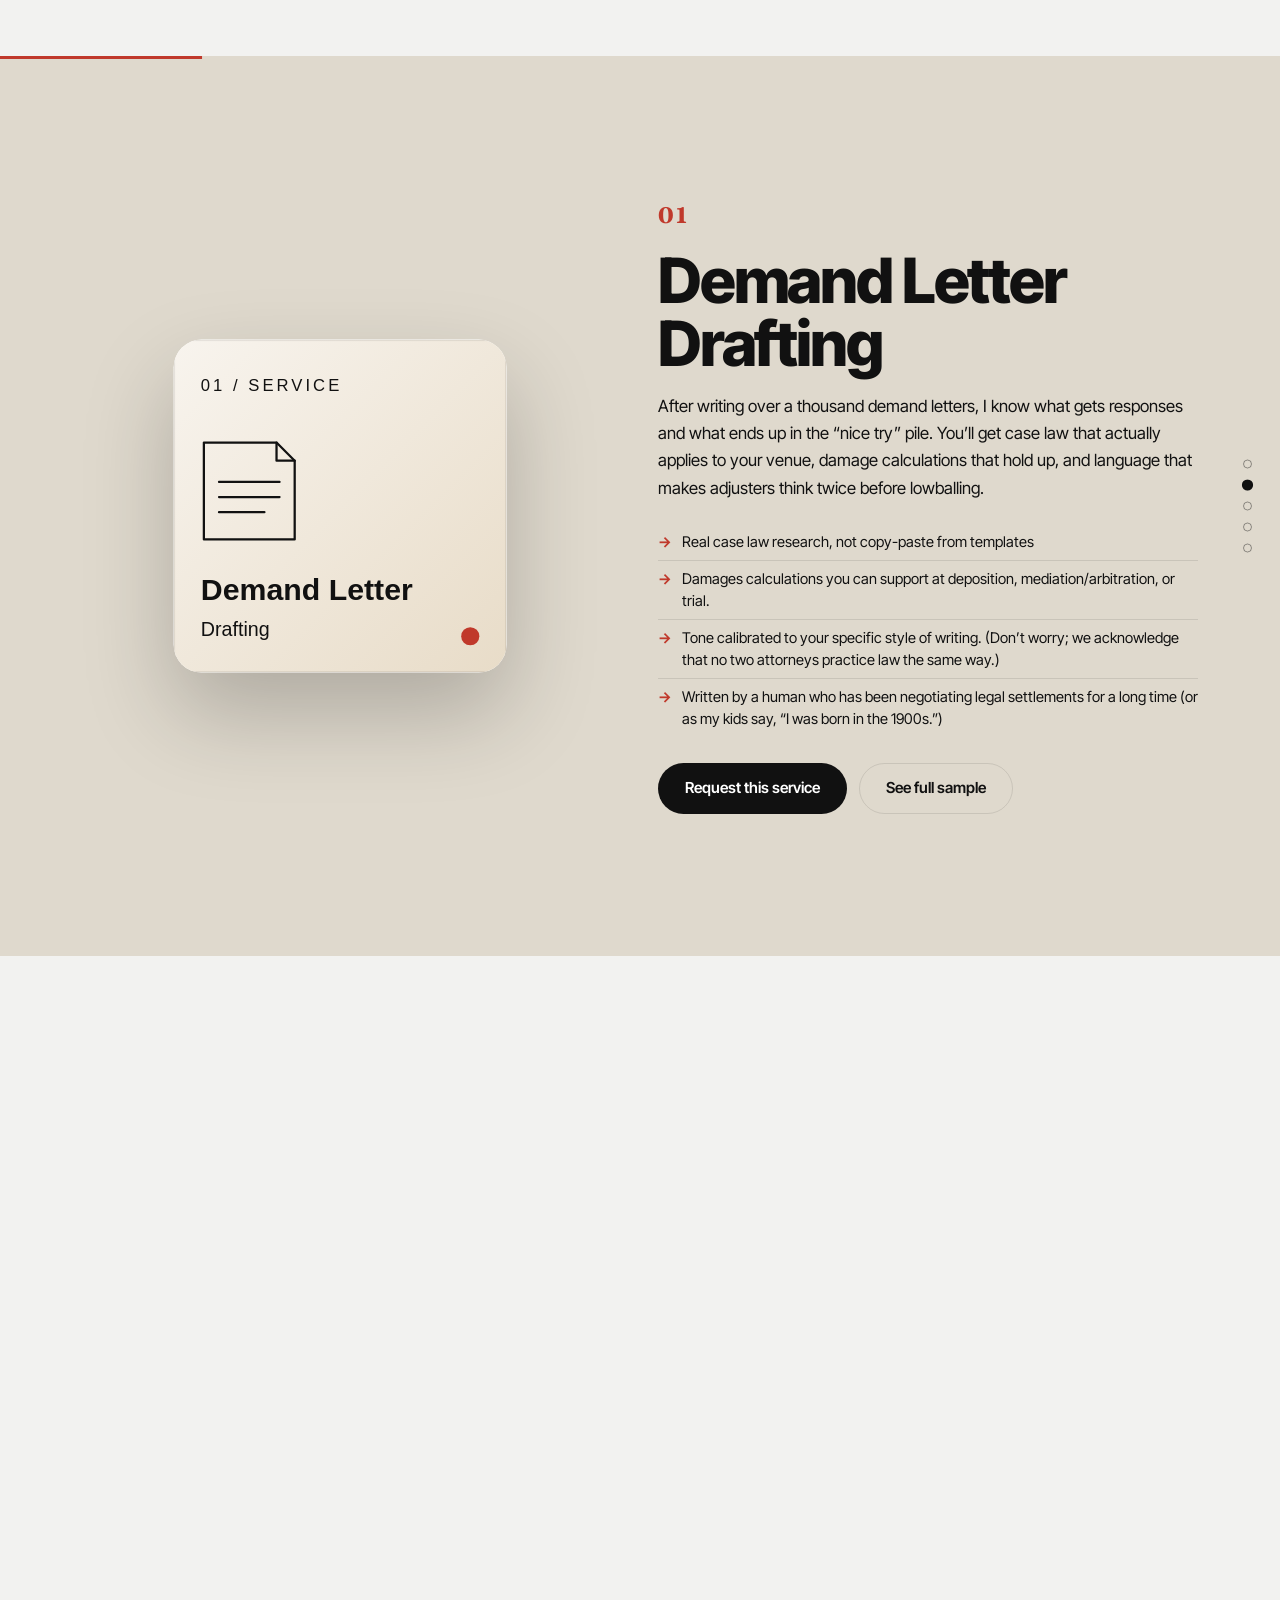
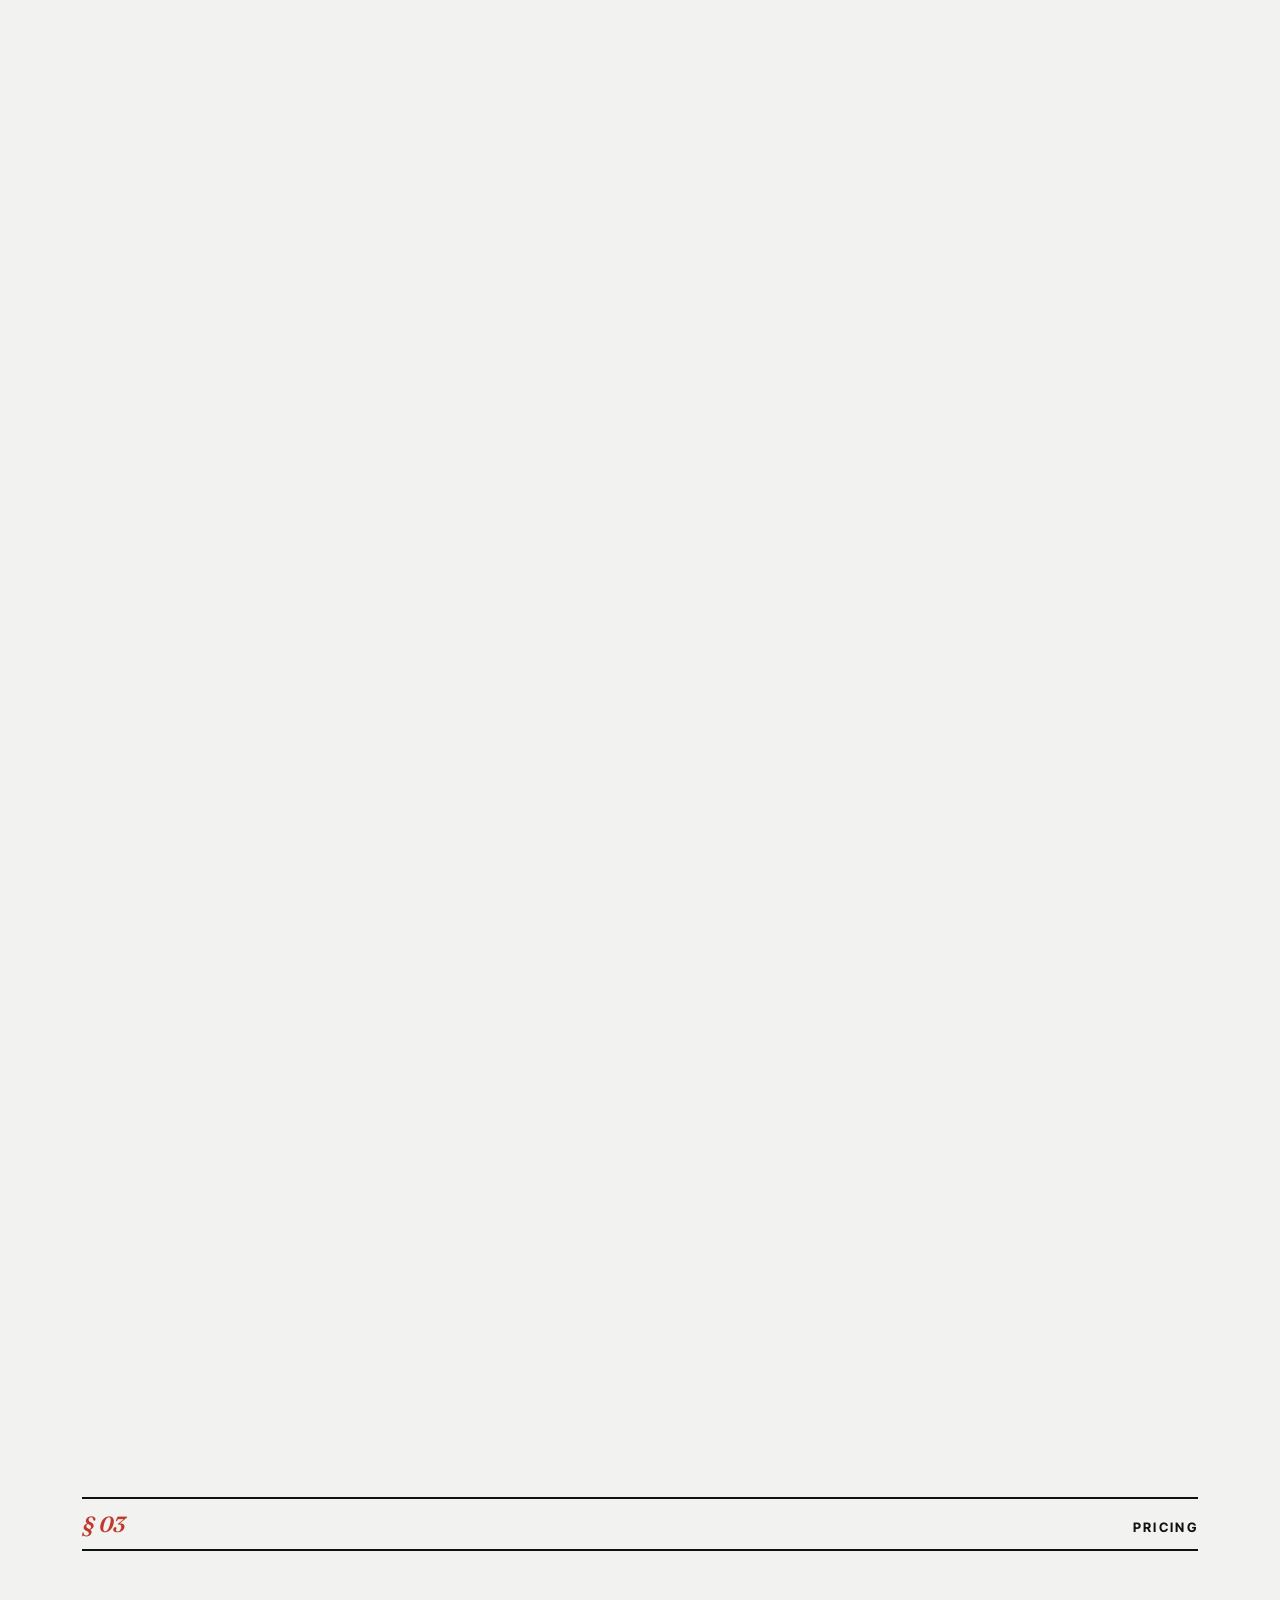
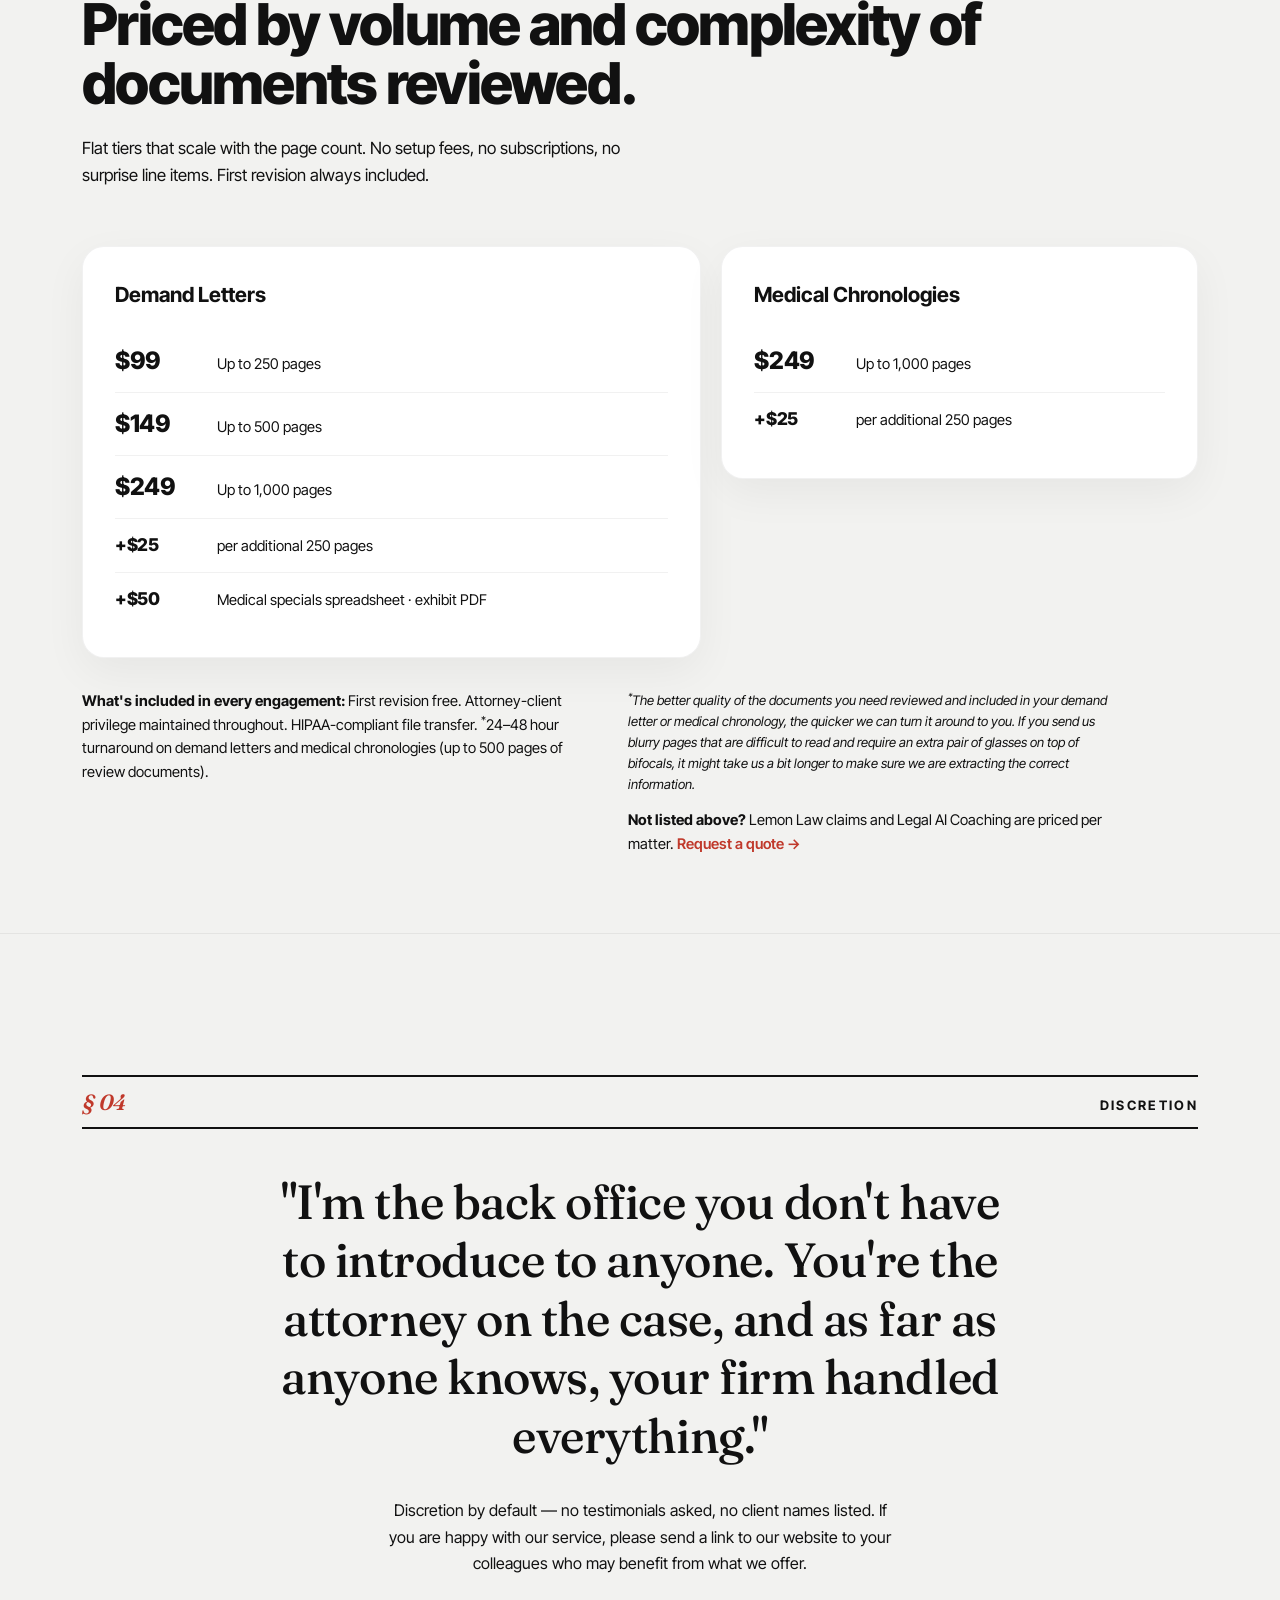
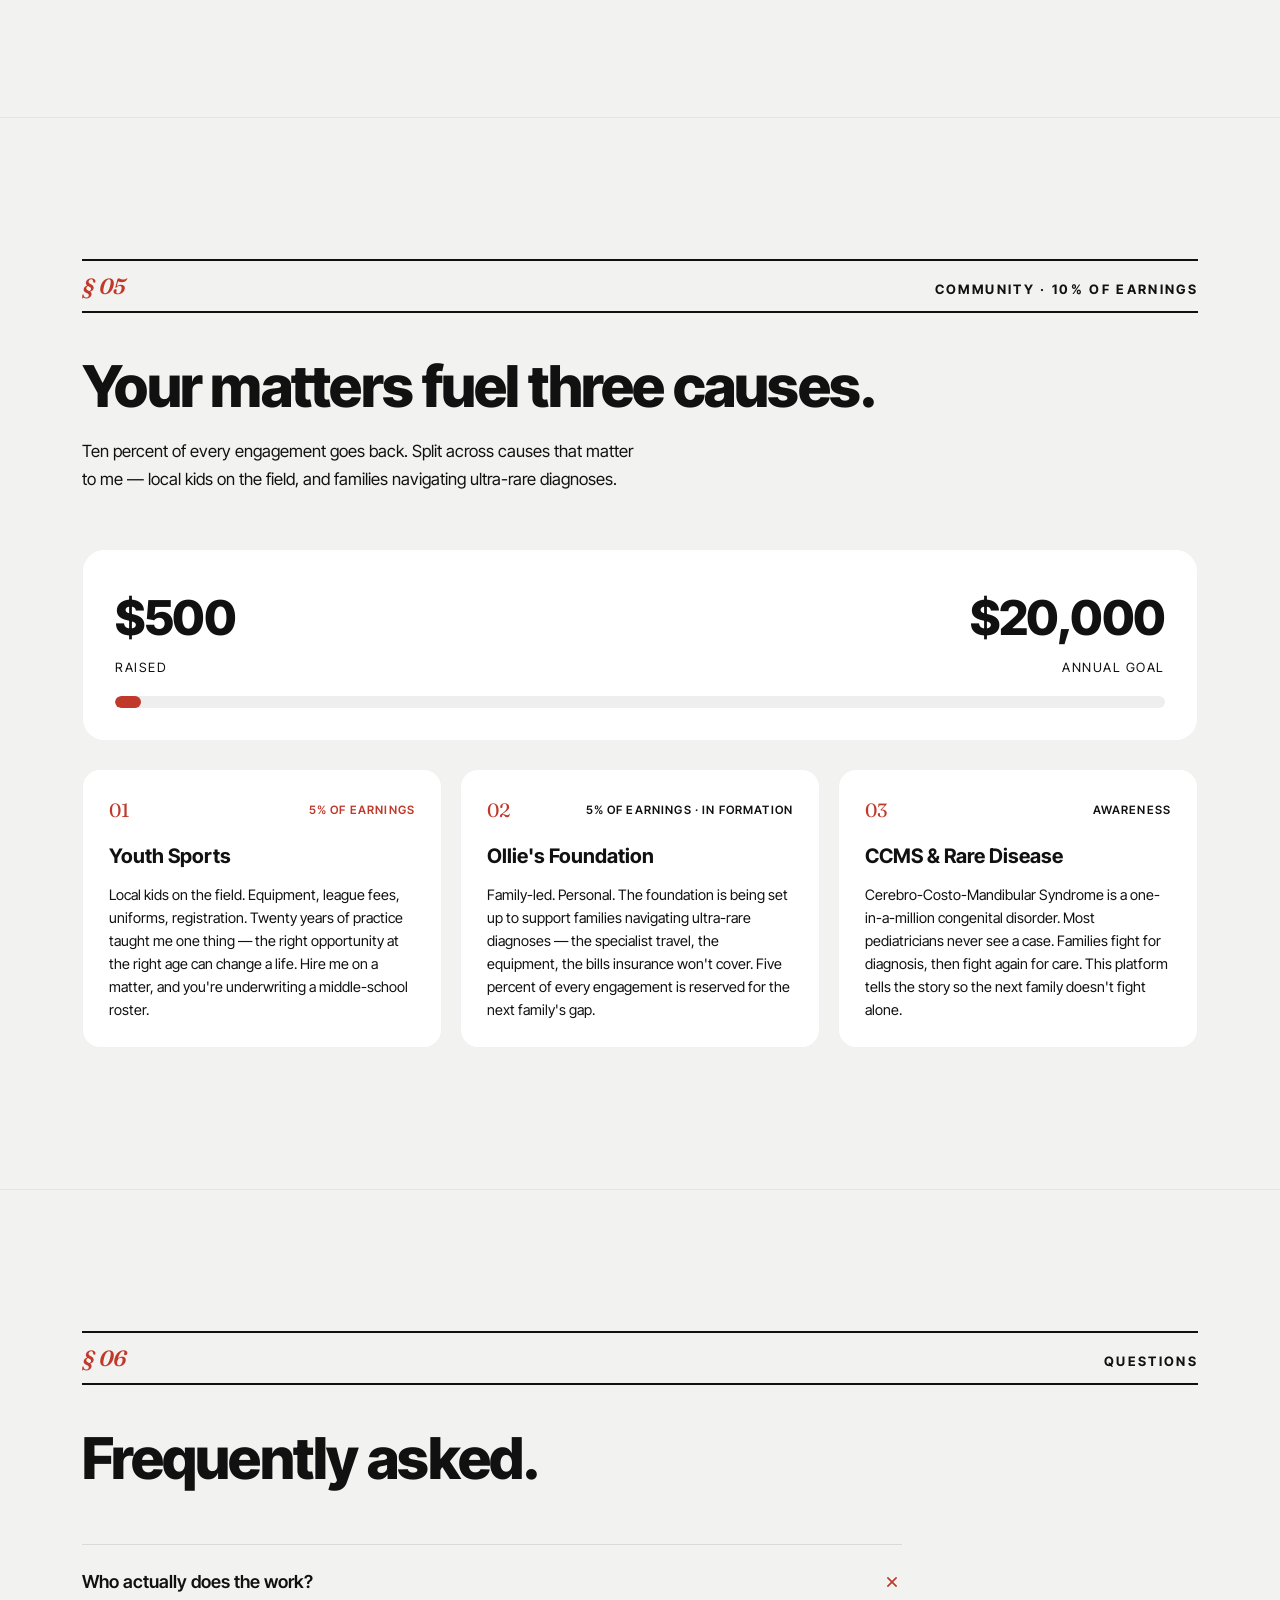
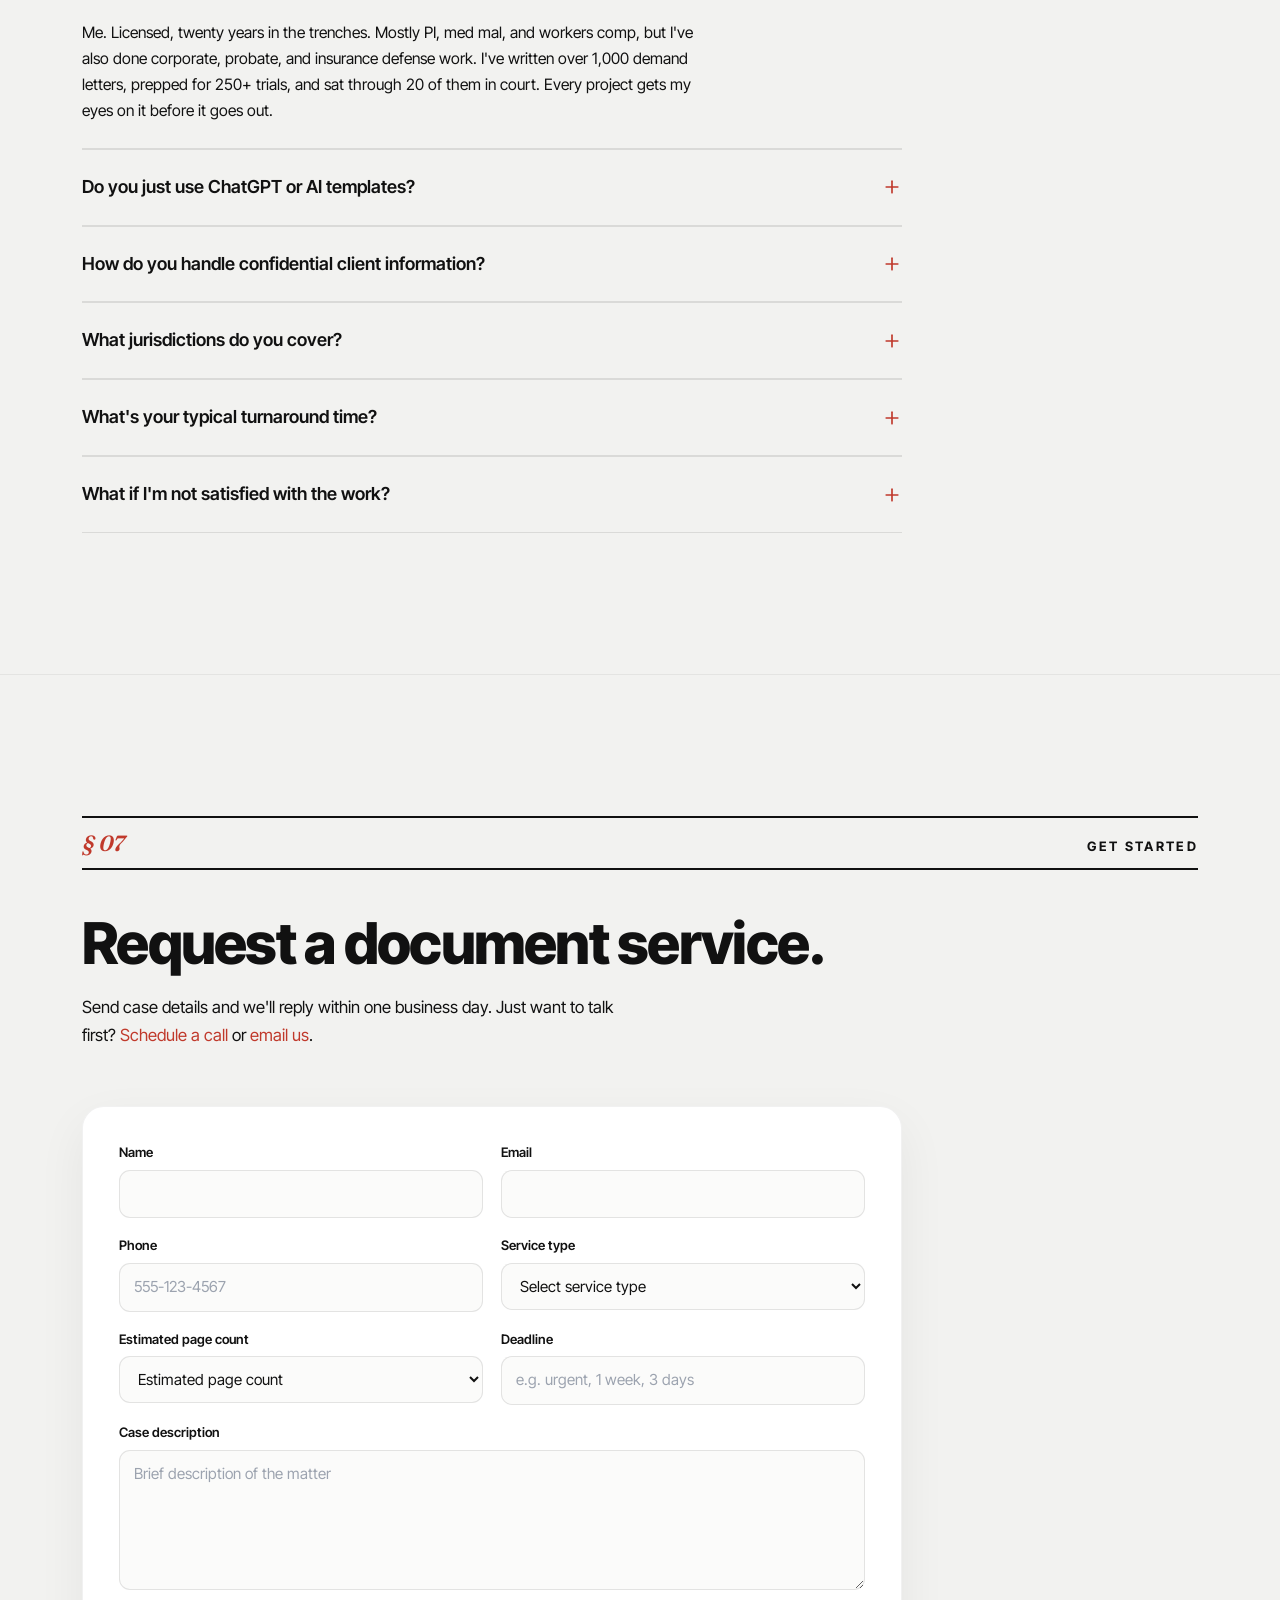
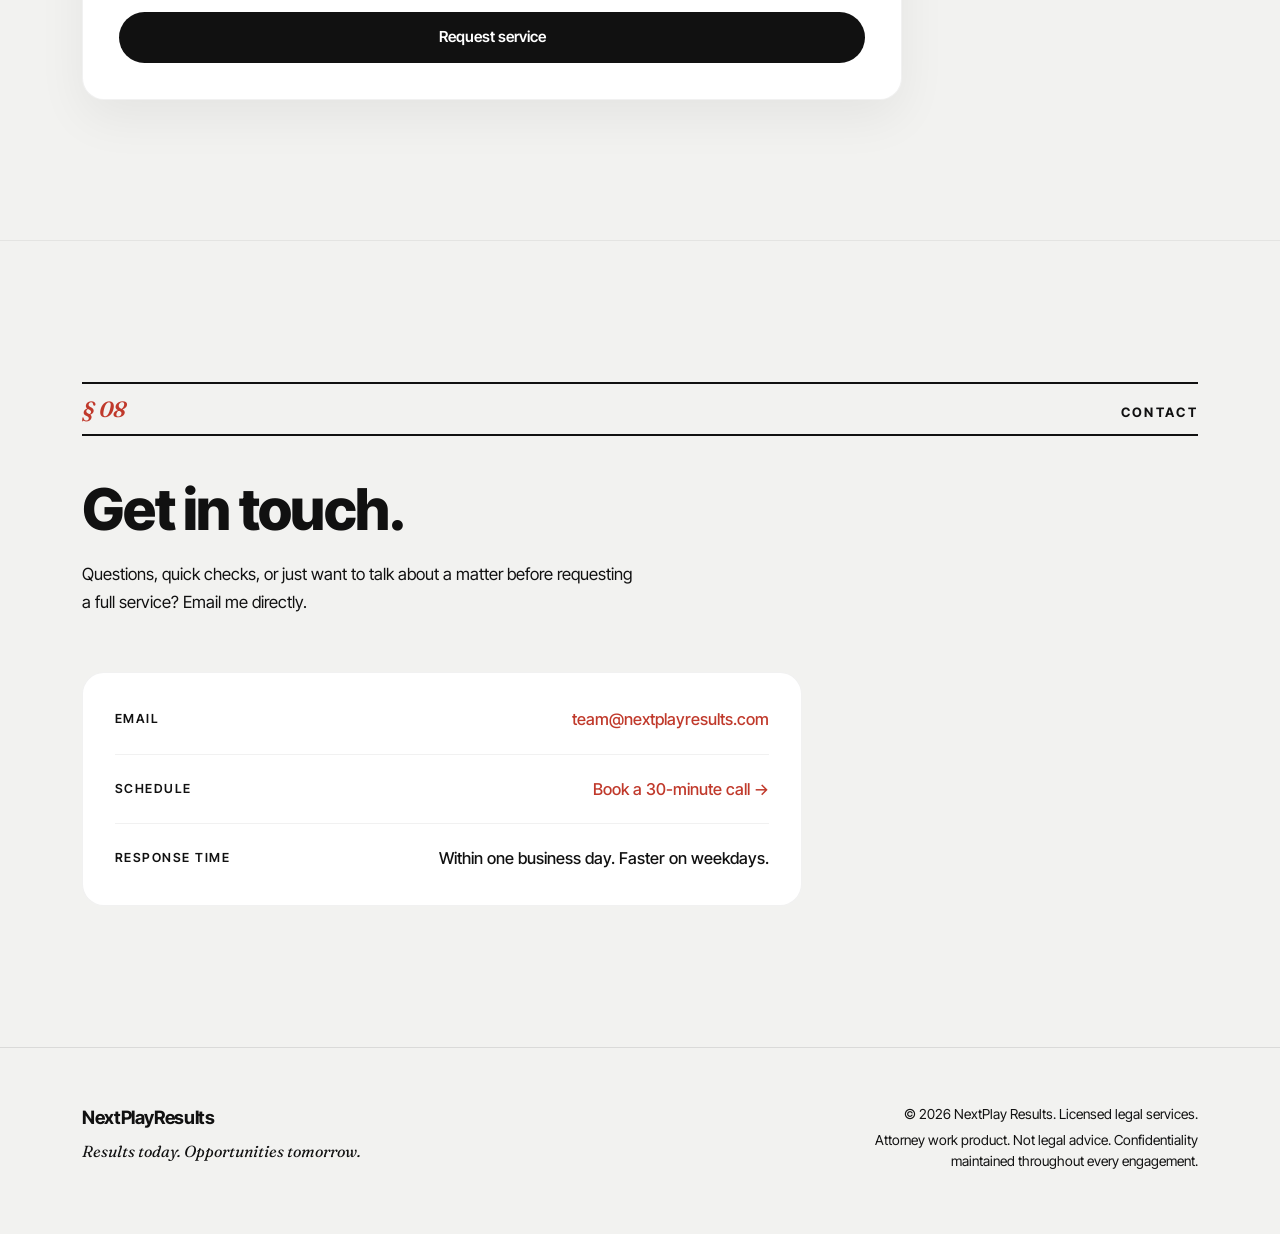
==== commit 314e8614: "Mobile spread → 2-per-row grid fan; enlarge per-service journey card Co-Authored-By: Claude Opus 4.8" ====
--- a/demo/index.html
+++ b/demo/index.html
@@ -5,8 +5,8 @@
     <link rel="icon" type="image/svg+xml" href="/demo/card-1.svg" />
     <meta name="viewport" content="width=device-width, initial-scale=1.0" />
     <title>NextPlay Results — Legal Support That Gets It Done</title>
-    <script type="module" crossorigin src="/demo/assets/index-CWbvkwO2.js"></script>
-    <link rel="stylesheet" crossorigin href="/demo/assets/index-BlvHoqNd.css">
+    <script type="module" crossorigin src="/demo/assets/index-BRsB1kME.js"></script>
+    <link rel="stylesheet" crossorigin href="/demo/assets/index-w-2bj8Gz.css">
   </head>
   <body>
     <div id="root"></div>
--- a/demo/assets/index-w-2bj8Gz.css
+++ b/demo/assets/index-w-2bj8Gz.css
@@ -0,0 +1 @@
+@import "https://fonts.googleapis.com/css2?family=Inter+Tight:wght@300;400;500;600;700;800;900&family=Fraunces:ital,opsz,wght@0,9..144,500;0,9..144,600;1,9..144,500&display=swap";*,:before,:after,::backdrop{--tw-border-spacing-x:0;--tw-border-spacing-y:0;--tw-translate-x:0;--tw-translate-y:0;--tw-rotate:0;--tw-skew-x:0;--tw-skew-y:0;--tw-scale-x:1;--tw-scale-y:1;--tw-pan-x: ;--tw-pan-y: ;--tw-pinch-zoom: ;--tw-scroll-snap-strictness:proximity;--tw-gradient-from-position: ;--tw-gradient-via-position: ;--tw-gradient-to-position: ;--tw-ordinal: ;--tw-slashed-zero: ;--tw-numeric-figure: ;--tw-numeric-spacing: ;--tw-numeric-fraction: ;--tw-ring-inset: ;--tw-ring-offset-width:0px;--tw-ring-offset-color:#fff;--tw-ring-color:#3b82f680;--tw-ring-offset-shadow:0 0 #0000;--tw-ring-shadow:0 0 #0000;--tw-shadow:0 0 #0000;--tw-shadow-colored:0 0 #0000;--tw-blur: ;--tw-brightness: ;--tw-contrast: ;--tw-grayscale: ;--tw-hue-rotate: ;--tw-invert: ;--tw-saturate: ;--tw-sepia: ;--tw-drop-shadow: ;--tw-backdrop-blur: ;--tw-backdrop-brightness: ;--tw-backdrop-contrast: ;--tw-backdrop-grayscale: ;--tw-backdrop-hue-rotate: ;--tw-backdrop-invert: ;--tw-backdrop-opacity: ;--tw-backdrop-saturate: ;--tw-backdrop-sepia: ;--tw-contain-size: ;--tw-contain-layout: ;--tw-contain-paint: ;--tw-contain-style: }*,:before,:after{box-sizing:border-box;border:0 solid #e5e7eb}:before,:after{--tw-content:""}html,:host{-webkit-text-size-adjust:100%;tab-size:4;font-feature-settings:normal;font-variation-settings:normal;-webkit-tap-highlight-color:transparent;font-family:Inter Tight,sans-serif;line-height:1.5}body{line-height:inherit;margin:0}hr{height:0;color:inherit;border-top-width:1px}abbr:where([title]){-webkit-text-decoration:underline dotted;text-decoration:underline dotted}h1,h2,h3,h4,h5,h6{font-size:inherit;font-weight:inherit}a{color:inherit;-webkit-text-decoration:inherit;text-decoration:inherit}b,strong{font-weight:bolder}code,kbd,samp,pre{font-feature-settings:normal;font-variation-settings:normal;font-family:ui-monospace,SFMono-Regular,Menlo,Monaco,Consolas,Liberation Mono,Courier New,monospace;font-size:1em}small{font-size:80%}sub,sup{vertical-align:baseline;font-size:75%;line-height:0;position:relative}sub{bottom:-.25em}sup{top:-.5em}table{text-indent:0;border-color:inherit;border-collapse:collapse}button,input,optgroup,select,textarea{font-feature-settings:inherit;font-variation-settings:inherit;font-family:inherit;font-size:100%;font-weight:inherit;line-height:inherit;letter-spacing:inherit;color:inherit;margin:0;padding:0}button,select{text-transform:none}button,input:where([type=button]),input:where([type=reset]),input:where([type=submit]){-webkit-appearance:button;background-color:#0000;background-image:none}:-moz-focusring{outline:auto}:-moz-ui-invalid{box-shadow:none}progress{vertical-align:baseline}::-webkit-inner-spin-button{height:auto}::-webkit-outer-spin-button{height:auto}[type=search]{-webkit-appearance:textfield;outline-offset:-2px}::-webkit-search-decoration{-webkit-appearance:none}::-webkit-file-upload-button{-webkit-appearance:button;font:inherit}summary{display:list-item}blockquote,dl,dd,h1,h2,h3,h4,h5,h6,hr,figure,p,pre{margin:0}fieldset{margin:0;padding:0}legend{padding:0}ol,ul,menu{margin:0;padding:0;list-style:none}dialog{padding:0}textarea{resize:vertical}input::-moz-placeholder{opacity:1;color:#9ca3af}textarea::-moz-placeholder{opacity:1;color:#9ca3af}input::placeholder,textarea::placeholder{opacity:1;color:#9ca3af}button,[role=button]{cursor:pointer}:disabled{cursor:default}img,svg,video,canvas,audio,iframe,embed,object{vertical-align:middle;display:block}img,video{max-width:100%;height:auto}[hidden]:where(:not([hidden=until-found])){display:none}.container{width:100%}@media (width>=640px){.container{max-width:640px}}@media (width>=768px){.container{max-width:768px}}@media (width>=1024px){.container{max-width:1024px}}@media (width>=1280px){.container{max-width:1280px}}@media (width>=1536px){.container{max-width:1536px}}.absolute{position:absolute}.relative{position:relative}.inline-block{display:inline-block}.flex{display:flex}.grid{display:grid}.hidden{display:none}.resize{resize:both}.outline{outline-style:solid}.transition{transition-property:color,background-color,border-color,text-decoration-color,fill,stroke,opacity,box-shadow,transform,filter,-webkit-backdrop-filter,backdrop-filter;transition-duration:.15s;transition-timing-function:cubic-bezier(.4,0,.2,1)}:root{--bg:#f2f2f0;--surface:#fff;--ink:#111;--muted:#111;--faint:#111;--hairline:#1111111a;--hairline-soft:#1111110f;--accent:#c0392b;--accent-ink:#9c2c20;--maxw:1180px;--pad:32px}*{box-sizing:border-box}html,body,#root{background:var(--bg);color:var(--ink);-webkit-font-smoothing:antialiased;text-rendering:optimizelegibility;margin:0;padding:0;font-family:Inter Tight,sans-serif}html{scroll-behavior:smooth}a{color:inherit}button{font-family:inherit}.container{max-width:var(--maxw);padding-left:var(--pad);padding-right:var(--pad);margin:0 auto}.eyebrow{border-top:2px solid var(--ink);border-bottom:2px solid var(--ink);letter-spacing:.18em;text-transform:uppercase;width:100%;color:var(--ink);justify-content:space-between;align-items:baseline;gap:16px;margin-bottom:44px;padding:14px 0;font-size:.8125rem;font-weight:700;line-height:1;display:flex}.eyebrow-num{letter-spacing:-.01em;color:var(--accent);text-transform:none;font-family:Fraunces,Georgia,serif;font-size:1.375rem;font-style:italic;font-weight:600;line-height:1}.hero .eyebrow{border:none;margin-bottom:26px;padding:0;display:block}.section-title{letter-spacing:-.03em;margin:0;font-size:clamp(2.2rem,4.6vw,3.6rem);font-weight:800;line-height:1.02}.section-lede{max-width:56ch;color:var(--muted);margin:22px 0 0;font-size:1.05rem;line-height:1.65}.section-header{margin-bottom:56px}.accent{color:var(--accent)}.serif{font-family:Fraunces,Georgia,serif;font-style:italic;font-weight:500}section{position:relative}.band{padding:clamp(80px,11vw,150px) 0}.band+.band{border-top:1px solid var(--hairline-soft)}.btn{cursor:pointer;border:1.5px solid #0000;border-radius:9999px;align-items:center;gap:9px;padding:13px 26px;font-size:.95rem;font-weight:600;transition:background .18s,color .18s,border-color .18s,transform .12s;display:inline-flex}.btn:active{transform:translateY(1px)}.btn-primary{background:var(--ink);color:#fff}.btn-primary:hover{background:#2c2c2c}.btn-ghost{color:var(--ink);border-color:var(--hairline);background:0 0}.btn-ghost:hover{background:#1111110f}.btn-text{color:var(--accent);cursor:pointer;background:0 0;border:none;padding:0;font-weight:600}.btn-text:hover{color:var(--accent-ink)}.nav{z-index:60;transition:background .3s,box-shadow .3s,-webkit-backdrop-filter .3s,backdrop-filter .3s;position:fixed;top:0;left:0;right:0}.nav--scrolled{-webkit-backdrop-filter:saturate(160%)blur(14px);backdrop-filter:saturate(160%)blur(14px);box-shadow:0 1px 0 var(--hairline-soft);background:#f2f2f0cc}.nav-inner{max-width:var(--maxw);padding:16px var(--pad);justify-content:space-between;align-items:center;margin:0 auto;display:flex}.wordmark{letter-spacing:-.02em;cursor:pointer;background:0 0;border:none;align-items:baseline;gap:2px;font-size:1.15rem;font-weight:700;text-decoration:none;display:inline-flex}.wordmark-sep{color:var(--accent);padding:0 3px}.nav-links{align-items:center;gap:2px;display:flex}.nav-link{cursor:pointer;color:var(--ink);background:0 0;border:none;border-radius:8px;padding:8px 13px;font-size:.9rem;font-weight:500;transition:background .15s}.nav-link:hover{background:#1111110f}.nav-cta{background:var(--ink);color:#fff;cursor:pointer;border:none;border-radius:9999px;align-items:center;gap:8px;margin-left:8px;padding:9px 16px;display:inline-flex}.nav-cta:hover{background:#2c2c2c}.nav-dot{background:var(--accent);border-radius:999px;width:6px;height:6px}@media (width<=880px){.nav-links{display:none}}.hero{padding-top:150px;padding-bottom:90px;overflow:hidden}.hero-title{letter-spacing:-.04em;max-width:14ch;margin:0;font-size:clamp(2.8rem,7vw,5.4rem);font-weight:800;line-height:.98}.hero-lede{max-width:60ch;color:var(--muted);margin:28px 0 0;font-size:1.06rem;line-height:1.66}.hero-actions{flex-wrap:wrap;gap:14px;margin-top:32px;display:flex}.trust-strip{flex-wrap:wrap;gap:12px 26px;margin:44px 0 0;padding:0;list-style:none;display:flex}.trust-strip li{color:var(--faint);align-items:center;gap:8px;font-size:.82rem;font-weight:500;display:inline-flex}.trust-strip svg{color:var(--accent)}.scroll-hint{letter-spacing:.18em;text-transform:uppercase;color:var(--faint);flex-direction:column;align-items:center;gap:8px;margin-top:70px;font-size:.75rem;display:flex}.spread{height:200vh;position:relative}.spread-stage{align-items:center;height:100vh;display:flex;position:sticky;top:0;overflow:hidden}.spread-deck{height:230px;margin-top:56px;position:relative}.spread-card{aspect-ratio:1;background:#fff;border-radius:22px;width:clamp(150px,16vw,200px);position:absolute;top:0;left:50%;overflow:hidden;box-shadow:0 26px 64px #0000002e}.spread-card img{-o-object-fit:cover;object-fit:cover;width:100%;height:100%;display:block}.journey{position:relative}.journey-stage{align-items:center;height:100vh;display:flex;position:sticky;top:0;overflow:hidden}.journey-progress{z-index:30;height:3px;position:absolute;top:0;left:0;right:0}.journey-progress-fill{background:var(--accent);transform-origin:0;height:100%}.journey-dots{z-index:30;flex-direction:column;gap:12px;display:flex;position:absolute;top:50%;right:28px;transform:translateY(-50%)}.journey-dot{cursor:pointer;background:0 0;border:1.5px solid #1116;border-radius:999px;width:9px;height:9px;padding:0;transition:background .25s,transform .25s}.journey-dot.active{background:var(--ink);transform:scale(1.25)}@media (width<=720px){.journey-dots{display:none}}.stage-inner{width:100%;max-width:var(--maxw);padding:0 var(--pad);margin:0 auto;position:relative}.stage-card-layer{pointer-events:none;position:absolute;inset:0}.stage-card{aspect-ratio:1;background:#fff;border-radius:28px;width:clamp(220px,26vw,340px);position:absolute;top:50%;left:50%;overflow:hidden;box-shadow:0 40px 90px #00000038}.stage-card img{-o-object-fit:cover;object-fit:cover;width:100%;height:100%;display:block}.stage-panel{max-width:540px;position:relative}.stage-eyebrow{letter-spacing:.2em;text-transform:uppercase;color:var(--faint);align-items:center;gap:10px;margin-bottom:18px;font-size:11px;font-weight:700;display:inline-flex}.stage-eyebrow .num{color:var(--accent);font-family:Fraunces,Georgia,serif;font-size:1.4rem}.stage-title{letter-spacing:-.035em;color:var(--ink);margin:0 0 18px;font-size:clamp(2.5rem,5.2vw,3.9rem);font-weight:800;line-height:1}.stage-desc{color:var(--ink);margin:0 0 22px;font-size:1.05rem;line-height:1.62}.stage-points{margin:0 0 26px;padding:0;list-style:none}.stage-points li{border-top:1px solid #1111111a;gap:10px;padding:7px 0;font-size:.92rem;line-height:1.5;display:flex}.stage-points li:first-child{border-top:none}.stage-points .bullet{color:var(--accent);font-weight:700}.stage-actions{flex-wrap:wrap;gap:12px;display:flex}.m-service{border-radius:24px;flex-direction:column;gap:22px;margin-bottom:18px;padding:30px 26px;display:flex;box-shadow:0 16px 44px #00000014}.m-service-card{-o-object-fit:cover;object-fit:cover;border-radius:18px;width:150px;height:150px;box-shadow:0 14px 36px #00000029}.m-service-body .stage-title{font-size:clamp(1.8rem,7vw,2.4rem)}.m-service-body .stage-points li{border-top-color:#1111111f}@media (width<=720px){.spread-deck{height:412px;margin-top:24px}.spread-card{width:128px}}.band-tight{padding-top:clamp(40px,9vw,70px);padding-bottom:6px}.journey-m .journey-stage{align-items:stretch}.m-stage-inner{text-align:left;flex-direction:column;justify-content:center;align-items:center;gap:14px;padding:60px 22px 28px;position:absolute;inset:0}.m-stage-card{aspect-ratio:1;background:#fff;border-radius:22px;flex:none;width:clamp(140px,40vw,176px);overflow:hidden;box-shadow:0 24px 54px #0003}.m-stage-card img{-o-object-fit:cover;object-fit:cover;width:100%;height:100%;display:block}.m-stage-panel{width:100%;max-width:460px}.m-stage-panel .stage-eyebrow{margin-bottom:8px}.m-stage-panel .stage-eyebrow .num{font-size:1.2rem}.m-stage-panel .stage-title{margin-bottom:10px;font-size:clamp(1.7rem,7.4vw,2.3rem)}.m-stage-panel .stage-desc{margin-bottom:12px;font-size:.88rem;line-height:1.46}.m-stage-panel .stage-points{margin-bottom:14px}.m-stage-panel .stage-points li{padding:4.5px 0;font-size:.8rem;line-height:1.42}.m-stage-panel .stage-actions{gap:10px}.m-stage-panel .stage-actions .btn{flex:auto;justify-content:center;padding:11px 16px}@media (width<=620px){:root{--pad:20px}.hero{padding-top:116px;padding-bottom:56px}.hero-actions .btn,.stage-actions .btn{flex:auto;justify-content:center}.footer-grid{flex-direction:column}.footer-text{text-align:left}.contact-row{flex-direction:column;align-items:flex-start;gap:6px}.stats-row{gap:14px 36px}.modal-card{max-height:88vh}}.stats-row{flex-wrap:wrap;align-items:flex-end;gap:18px 56px;margin:0;display:flex}.stat{flex-direction:column;display:flex}.stat-number{letter-spacing:-.04em;font-size:clamp(3rem,8vw,6rem);font-weight:800;line-height:.92}.stat-number .plus{color:var(--accent)}.stat-label{color:var(--muted);max-width:18ch;margin-top:10px;font-size:1rem}.stat-coda{color:var(--accent);align-self:flex-end;font-family:Fraunces,Georgia,serif;font-size:clamp(2.2rem,5vw,3.4rem);font-style:italic;font-weight:500}.tags{flex-wrap:wrap;gap:10px;margin:52px 0 0;padding:0;list-style:none;display:flex}.tag{color:var(--ink);border:1px solid var(--hairline);background:#ffffff80;border-radius:9999px;padding:8px 15px;font-size:.85rem;font-weight:500}.pricing-grid{grid-template-columns:1.3fr 1fr;align-items:start;gap:20px;display:grid}#pricing{padding-bottom:clamp(48px,6vw,80px)}@media (width<=760px){.pricing-grid{grid-template-columns:1fr}}.price-card{background:var(--surface);border:1px solid var(--hairline-soft);border-radius:22px;padding:32px;box-shadow:0 14px 44px #0000000d}.price-card-title{margin:0 0 20px;font-size:1.3rem;font-weight:700}.price-row{border-top:1px solid var(--hairline-soft);align-items:baseline;gap:16px;padding:13px 0;display:flex}.price-row:first-of-type{border-top:none}.price-amt{letter-spacing:-.02em;min-width:86px;font-size:1.5rem;font-weight:800}.price-row--addon .price-amt{color:var(--muted);font-size:1.1rem}.price-scope{color:var(--muted);font-size:.92rem}.pricing-notes{-moz-column-count:2;column-count:2;-moz-column-gap:52px;column-gap:52px;max-width:1040px;margin-top:32px}.pricing-notes p{color:var(--muted);-moz-column-break-inside:avoid;break-inside:avoid;margin:0 0 14px;font-size:.92rem;line-height:1.6}@media (width<=720px){.pricing-notes{-moz-column-count:1;column-count:1}}.pricing-notes strong{color:var(--ink)}.pricing-footnote{font-style:italic;color:var(--faint)!important;font-size:.82rem!important}.discretion{text-align:center}.discretion .eyebrow{text-align:left;justify-content:space-between!important}.pull-quote{letter-spacing:-.01em;max-width:24ch;margin:0 auto;font-family:Fraunces,Georgia,serif;font-size:clamp(1.8rem,4.4vw,3rem);font-weight:500;line-height:1.22}.discretion-coda{max-width:56ch;color:var(--muted);margin:32px auto 0;font-size:1rem;line-height:1.65}.impact-panel{background:var(--surface);border:1px solid var(--hairline-soft);border-radius:22px;margin-bottom:28px;padding:32px}.impact-numbers{justify-content:space-between;align-items:flex-end;margin-bottom:18px;display:flex}.impact-amount{letter-spacing:-.03em;font-size:clamp(2rem,5vw,3rem);font-weight:800;display:block}.impact-amount-label{color:var(--faint);text-transform:uppercase;letter-spacing:.12em;font-size:.8rem}.impact-goal{text-align:right;color:var(--muted)}.progress-track{background:#11111112;border-radius:9999px;height:12px;overflow:hidden}.progress-fill{background:var(--accent);border-radius:9999px;height:100%}.pillars{grid-template-columns:repeat(3,1fr);gap:18px;display:grid}@media (width<=820px){.pillars{grid-template-columns:1fr}}.pillar{background:var(--surface);border:1px solid var(--hairline-soft);border-radius:18px;padding:26px}.pillar-head{justify-content:space-between;align-items:center;margin-bottom:16px;display:flex}.pillar-index{color:var(--accent);font-family:Fraunces,Georgia,serif;font-size:1.2rem}.pillar-share{color:var(--accent);text-transform:uppercase;letter-spacing:.1em;font-size:.72rem;font-weight:600}.pillar-share--muted{color:var(--faint)}.pillar-title{margin:0 0 12px;font-size:1.25rem;font-weight:700}.pillar-copy{color:var(--muted);margin:0;font-size:.9rem;line-height:1.6}.faq-list{max-width:820px}.faq-item{border-top:1px solid var(--hairline)}.faq-item:last-child{border-bottom:1px solid var(--hairline)}.faq-q{cursor:pointer;text-align:left;width:100%;color:var(--ink);background:0 0;border:none;justify-content:space-between;align-items:center;gap:20px;padding:24px 0;font-size:1.12rem;font-weight:600;display:flex}.faq-icon{color:var(--accent);flex-shrink:0;transition:transform .25s}.faq-icon.open{transform:rotate(45deg)}.faq-a{color:var(--muted);max-width:70ch;margin:0;padding:0 0 24px;font-size:.98rem;line-height:1.66}.request-panel{background:var(--surface);border:1px solid var(--hairline-soft);border-radius:22px;max-width:820px;padding:36px;box-shadow:0 18px 50px #0000000f}.form-grid{grid-template-columns:1fr 1fr;gap:18px;display:grid}@media (width<=640px){.form-grid{grid-template-columns:1fr}}.field{flex-direction:column;gap:7px;display:flex}.field-wide{grid-column:1/-1}.field-label{color:var(--muted);font-size:.82rem;font-weight:600}.form-input{color:var(--ink);border:1px solid var(--hairline);background:#fbfbfa;border-radius:11px;padding:12px 14px;font-family:inherit;font-size:.95rem;transition:border-color .15s,box-shadow .15s}.form-input:focus{border-color:var(--accent);outline:none;box-shadow:0 0 0 3px #c0392b1f}textarea.form-input{resize:vertical}.btn-submit{grid-column:1/-1;justify-content:center;margin-top:4px}.contact-card{background:var(--surface);border:1px solid var(--hairline-soft);border-radius:22px;max-width:720px;padding:12px 32px}.contact-row{border-top:1px solid var(--hairline-soft);justify-content:space-between;align-items:center;gap:20px;padding:22px 0;display:flex}.contact-row:first-child{border-top:none}.contact-label{letter-spacing:.12em;text-transform:uppercase;color:var(--faint);font-size:.78rem;font-weight:600}.contact-value{font-size:1.02rem;font-weight:500}.contact-link{color:var(--accent);text-decoration:none}.contact-link:hover{text-decoration:underline}.footer{border-top:1px solid var(--hairline);padding:56px 0}.footer-grid{flex-wrap:wrap;justify-content:space-between;gap:24px;display:flex}.footer-tagline{color:var(--muted);margin:8px 0 0;font-family:Fraunces,Georgia,serif;font-style:italic}.footer-text{color:var(--muted);text-align:right;margin:0 0 6px;font-size:.86rem}.footer-muted{color:var(--faint);max-width:48ch}.modal-overlay{z-index:90;-webkit-backdrop-filter:blur(4px);backdrop-filter:blur(4px);background:#11111173;justify-content:center;align-items:center;padding:24px;display:flex;position:fixed;inset:0}.modal-card{background:var(--surface);border-radius:20px;flex-direction:column;width:100%;max-width:620px;max-height:84vh;display:flex;box-shadow:0 40px 100px #0000004d}.modal-head{border-bottom:1px solid var(--hairline-soft);justify-content:space-between;align-items:center;padding:24px 28px;display:flex}.sample-head{justify-content:space-between;align-items:center;gap:16px;padding:16px 28px 0;display:flex}.sample-label{letter-spacing:.14em;text-transform:uppercase;color:var(--accent);font-size:.72rem;font-weight:700}.sample-meta{color:var(--ink);font-size:.72rem}.modal-title{margin:0;font-size:1.2rem;font-weight:700}.modal-close{color:var(--faint);cursor:pointer;background:0 0;border:none;font-size:1.8rem;line-height:1}.modal-close:hover{color:var(--ink)}.modal-body{padding:24px 28px;overflow-y:auto}.modal-body .timeline-date{color:var(--accent);margin-top:16px;font-weight:700}.modal-body .timeline-entry{border-left:2px solid var(--hairline);margin-bottom:8px;padding-left:14px}.modal-body .timeline-flag{color:var(--accent-ink)}.modal-foot{border-top:1px solid var(--hairline-soft);justify-content:flex-end;gap:12px;padding:18px 28px;display:flex}.toast{background:var(--ink);color:#fff;z-index:100;border-radius:12px;align-items:center;gap:10px;padding:14px 22px;font-size:.9rem;font-weight:500;display:flex;position:fixed;bottom:28px;left:50%;transform:translate(-50%);box-shadow:0 18px 50px #00000040}.toast svg{color:#6ee7a8}
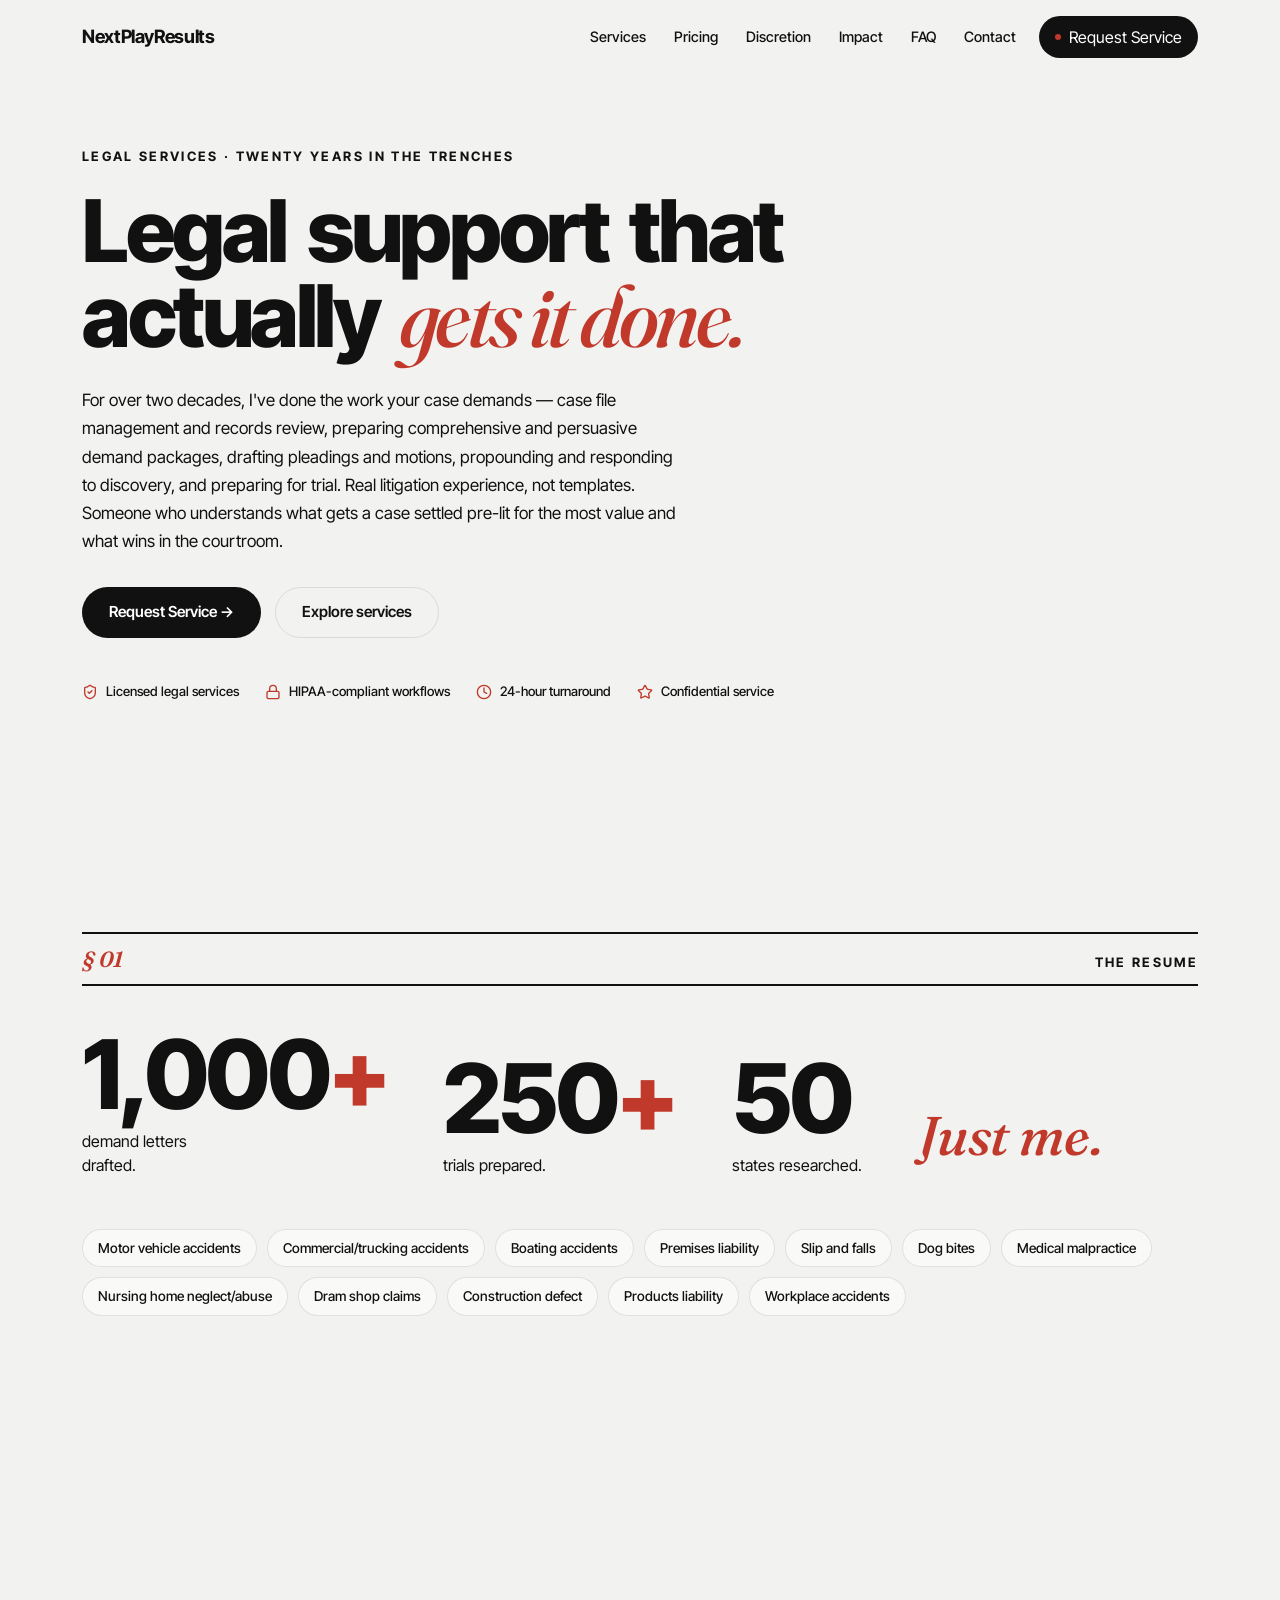
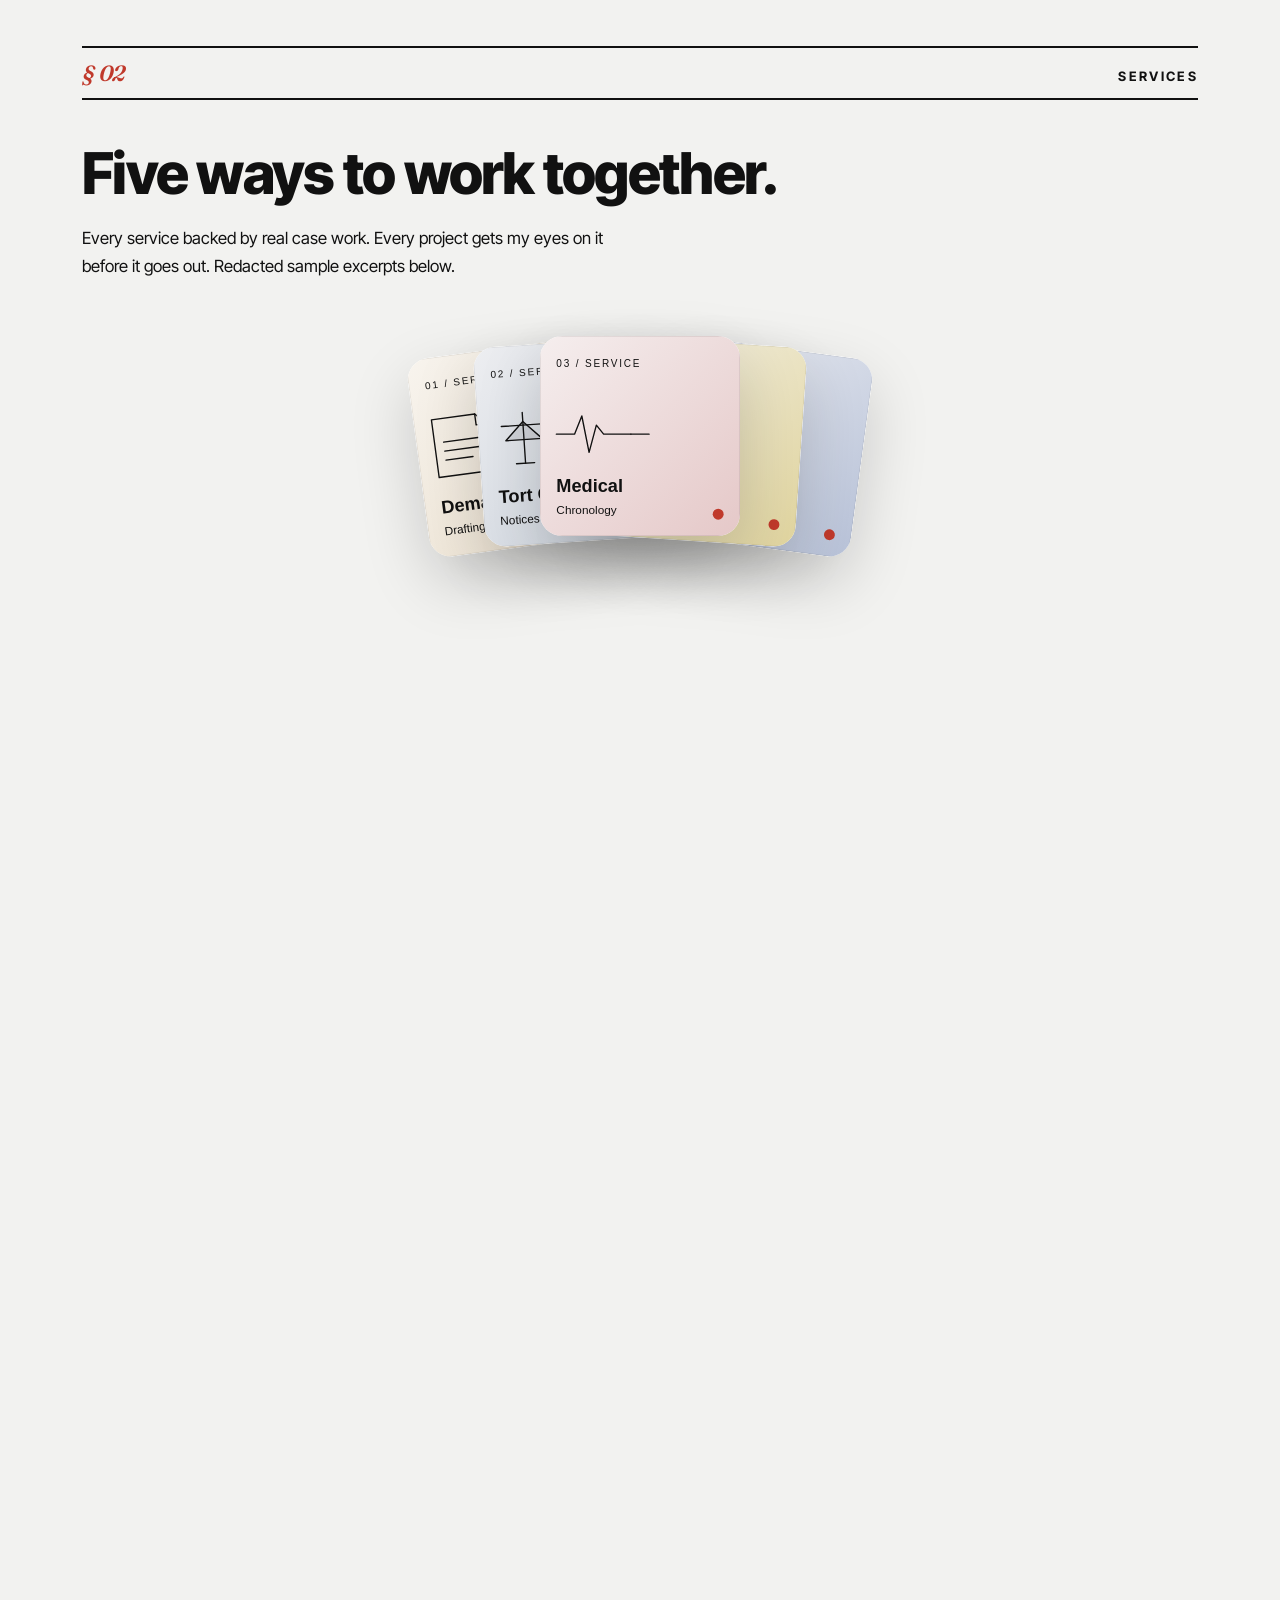
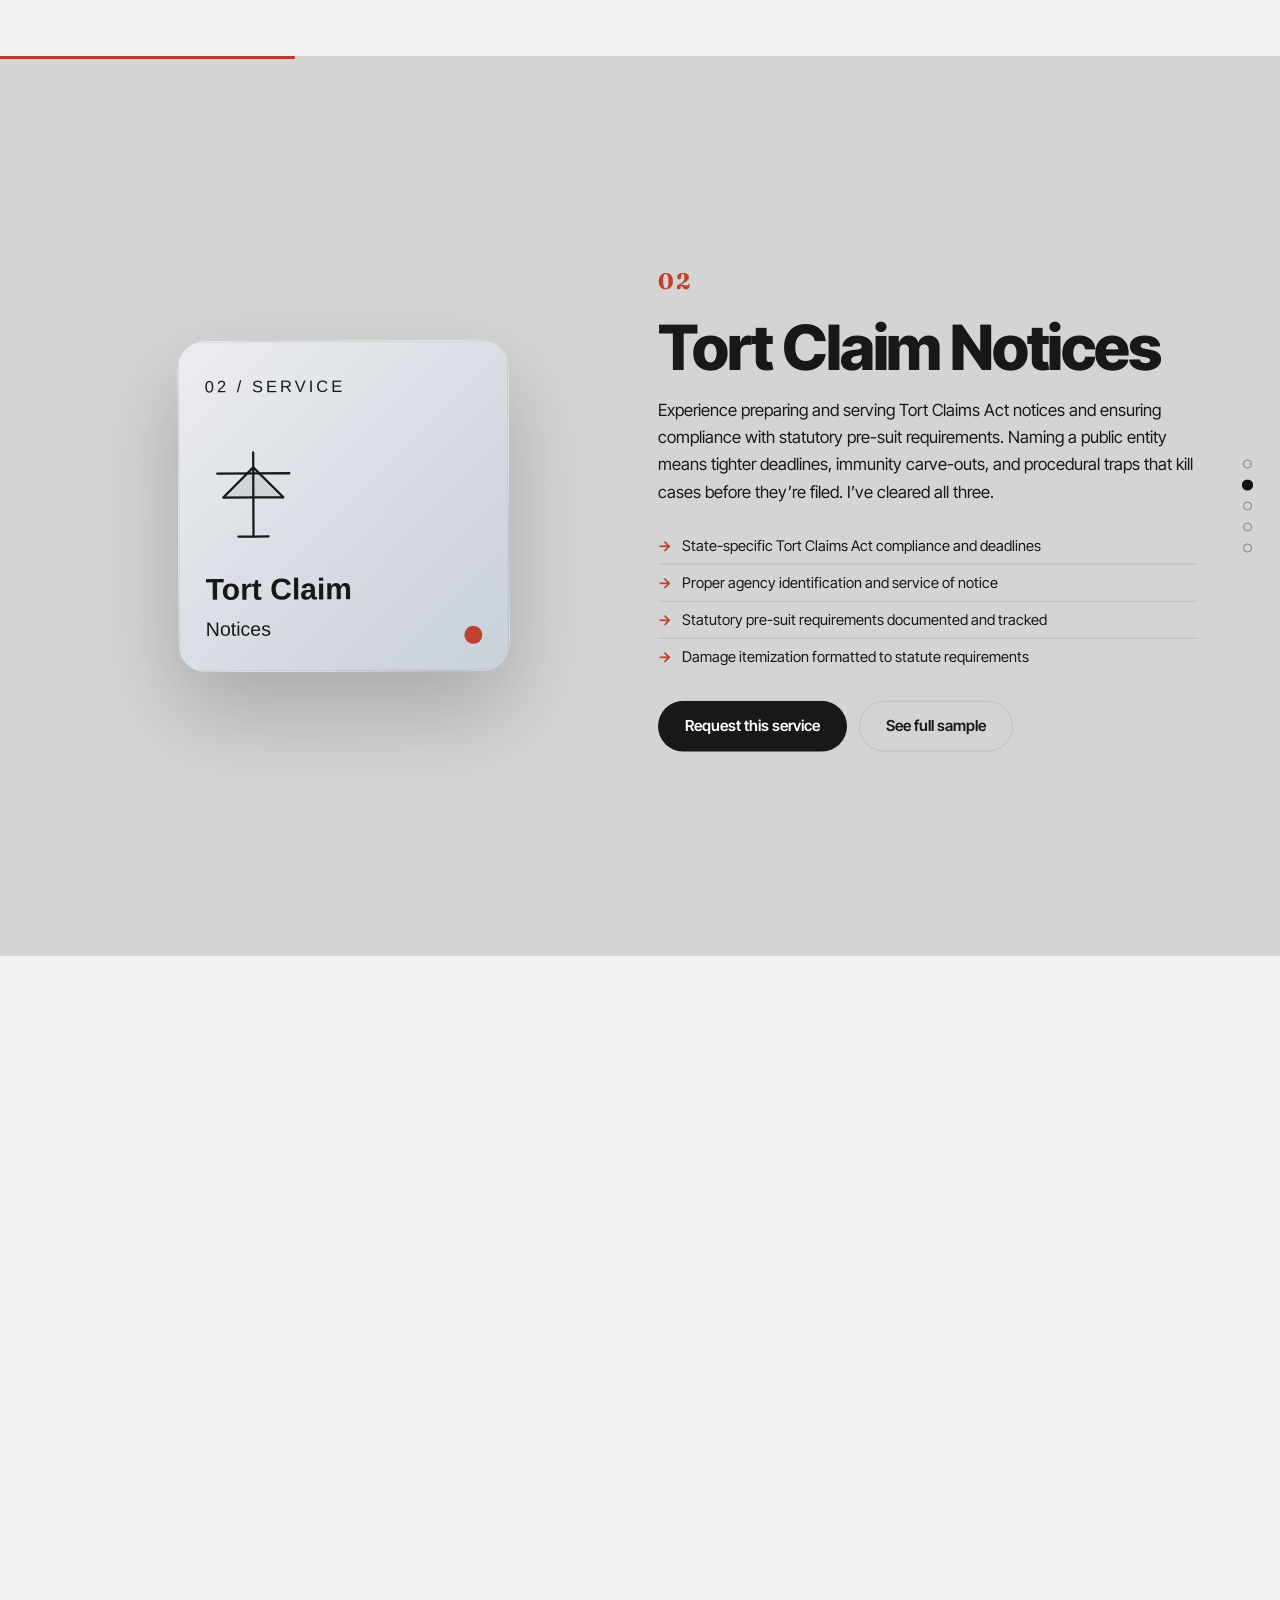
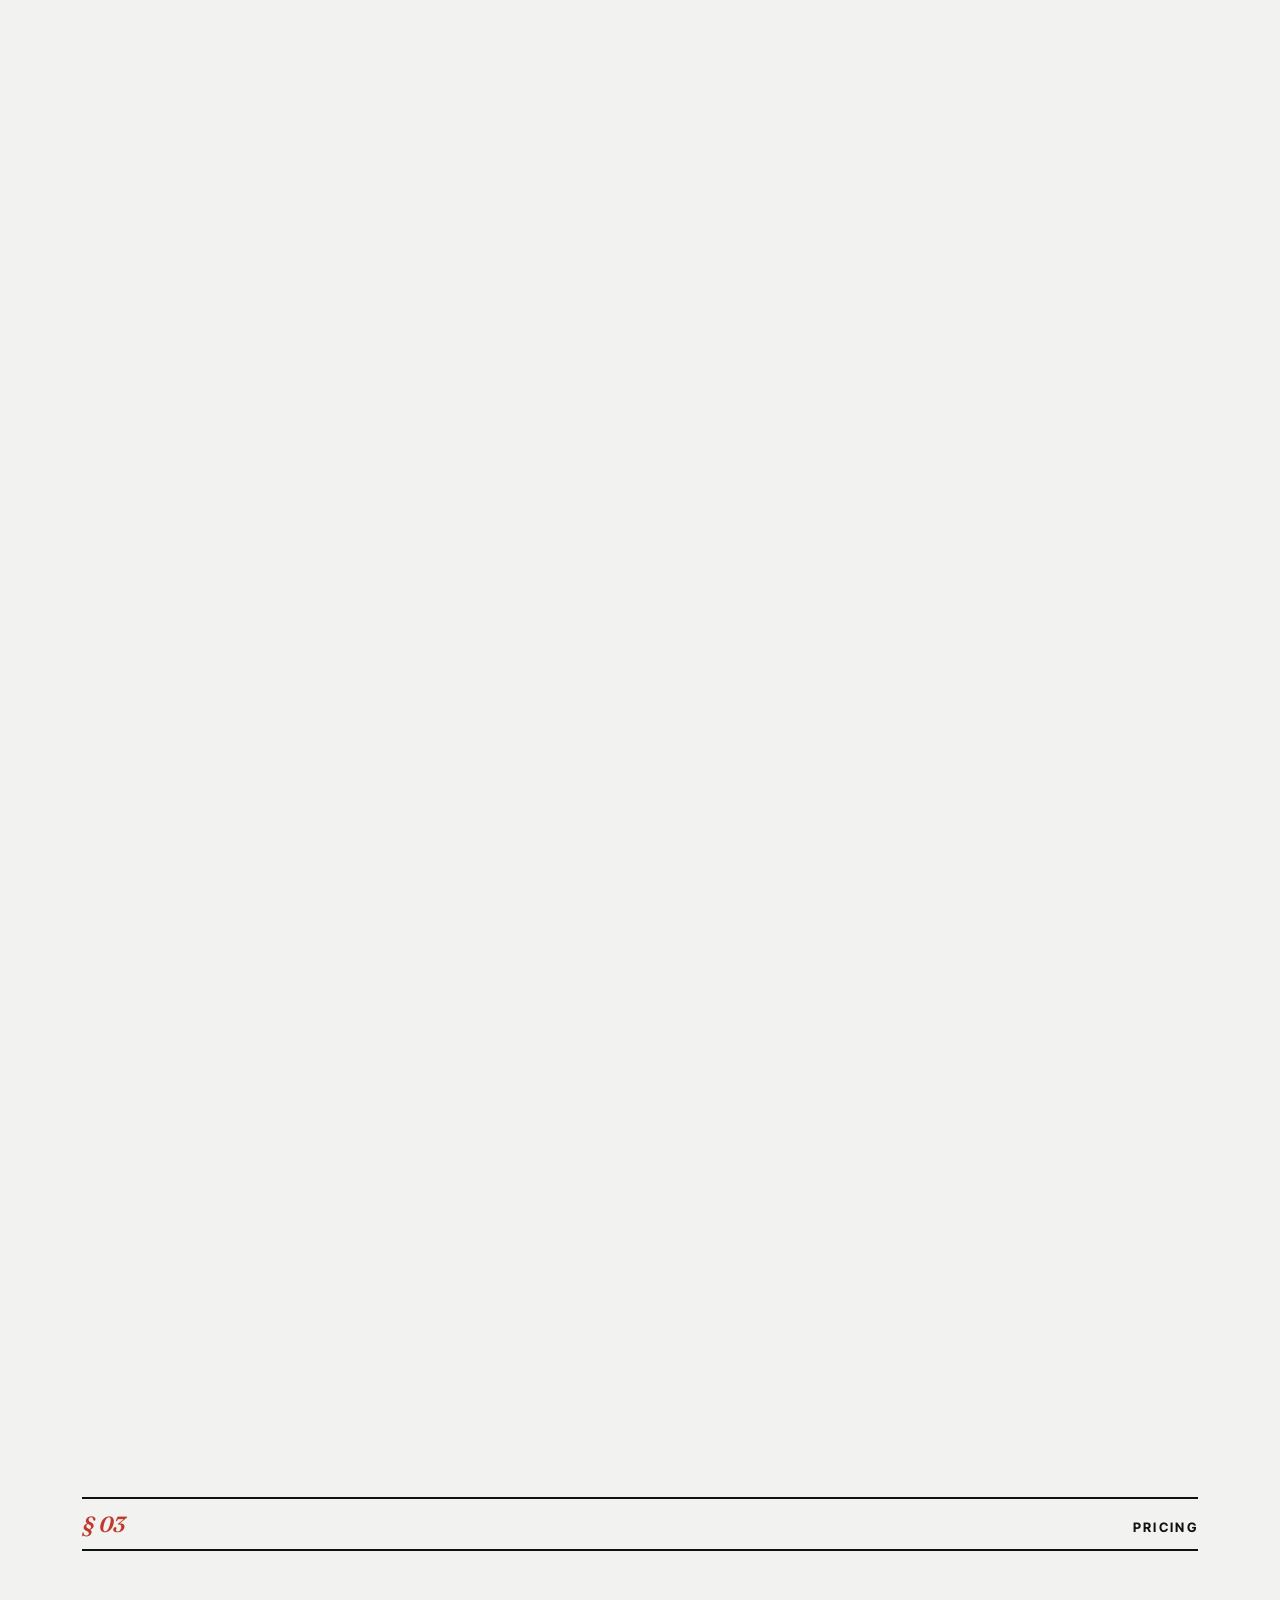
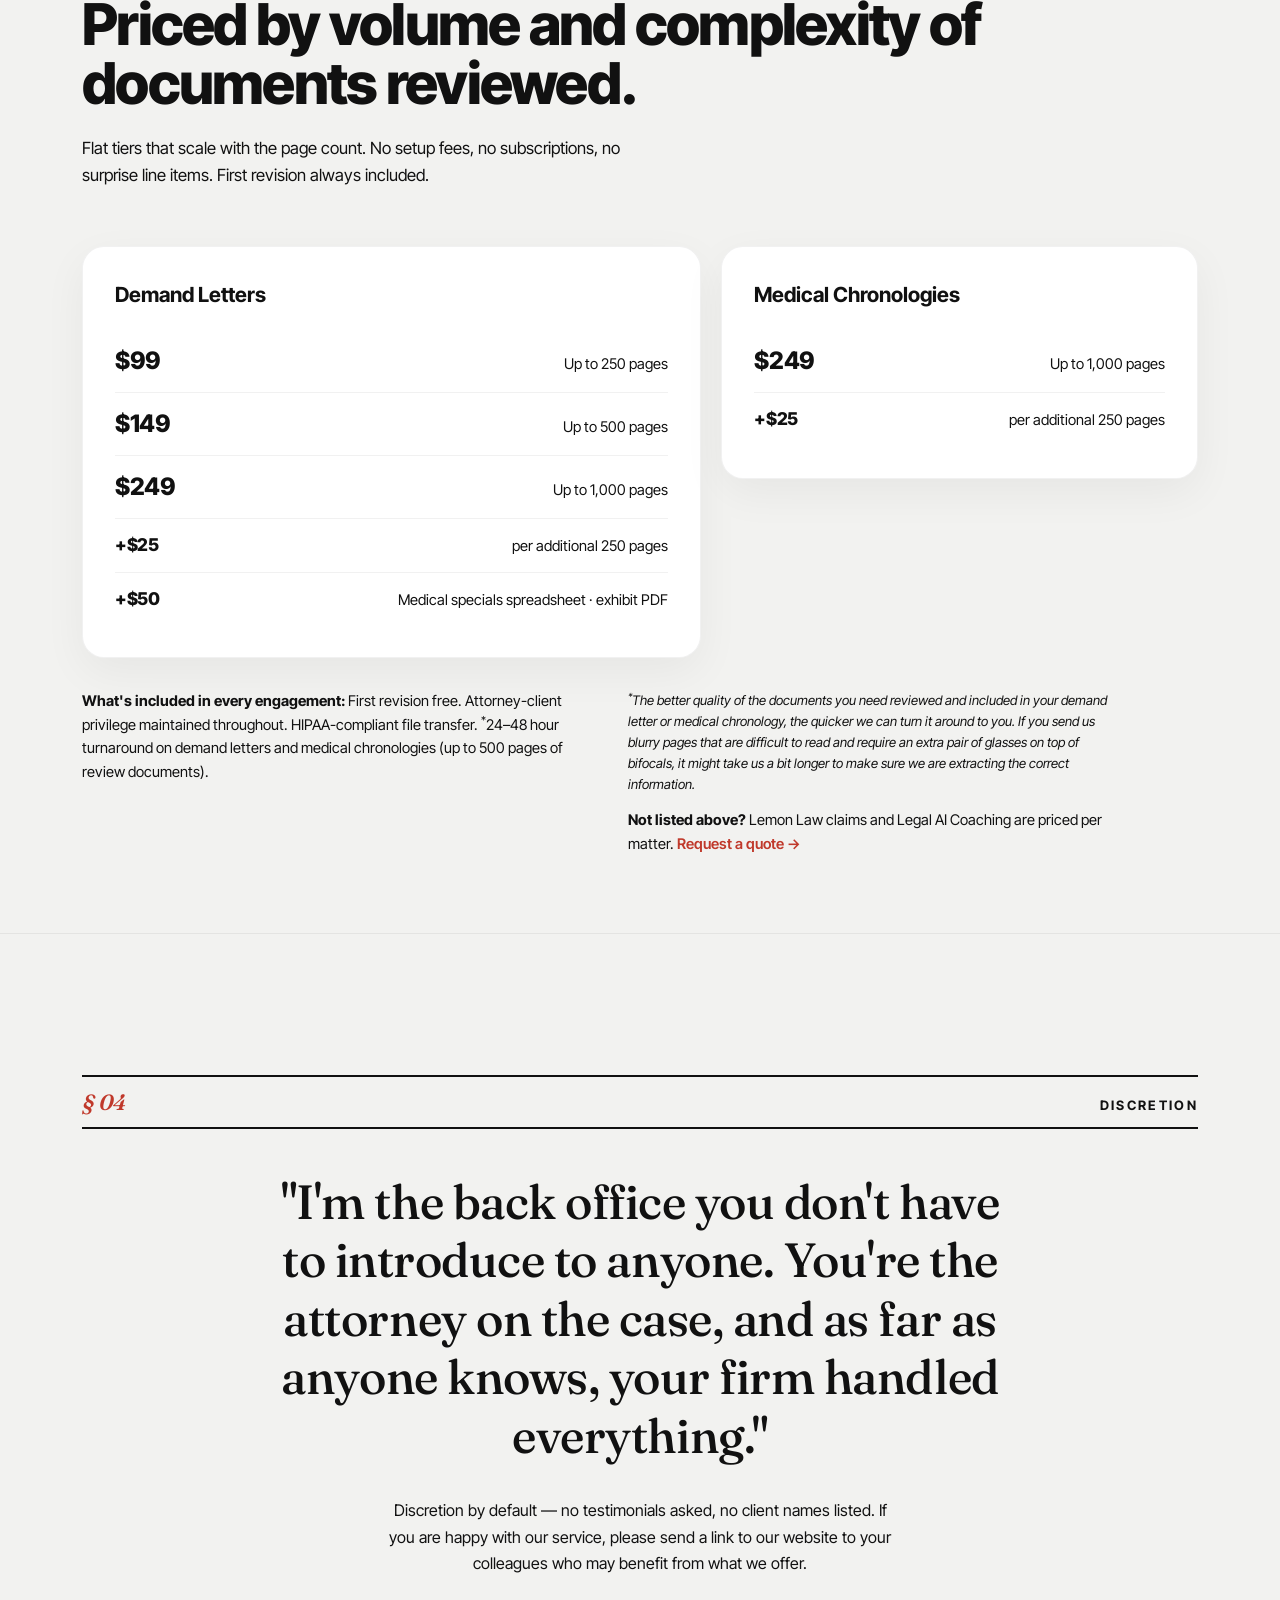
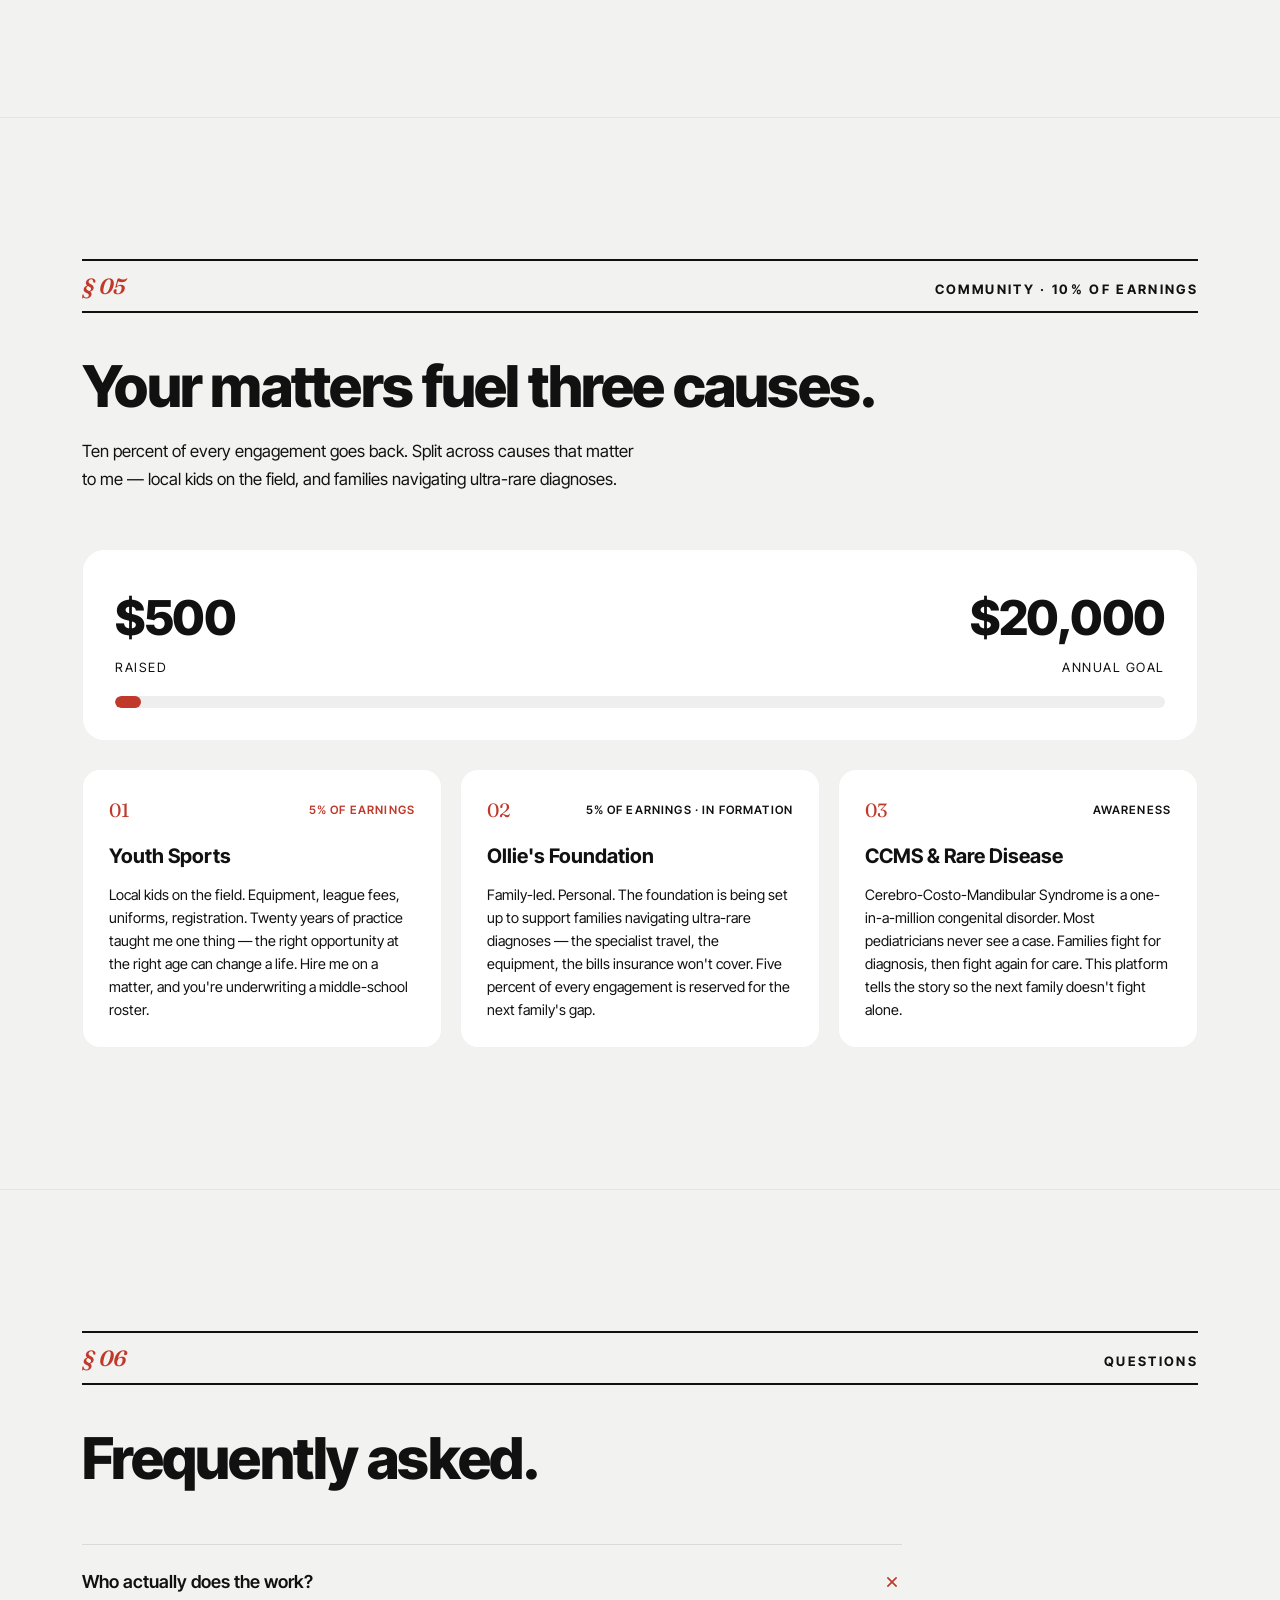
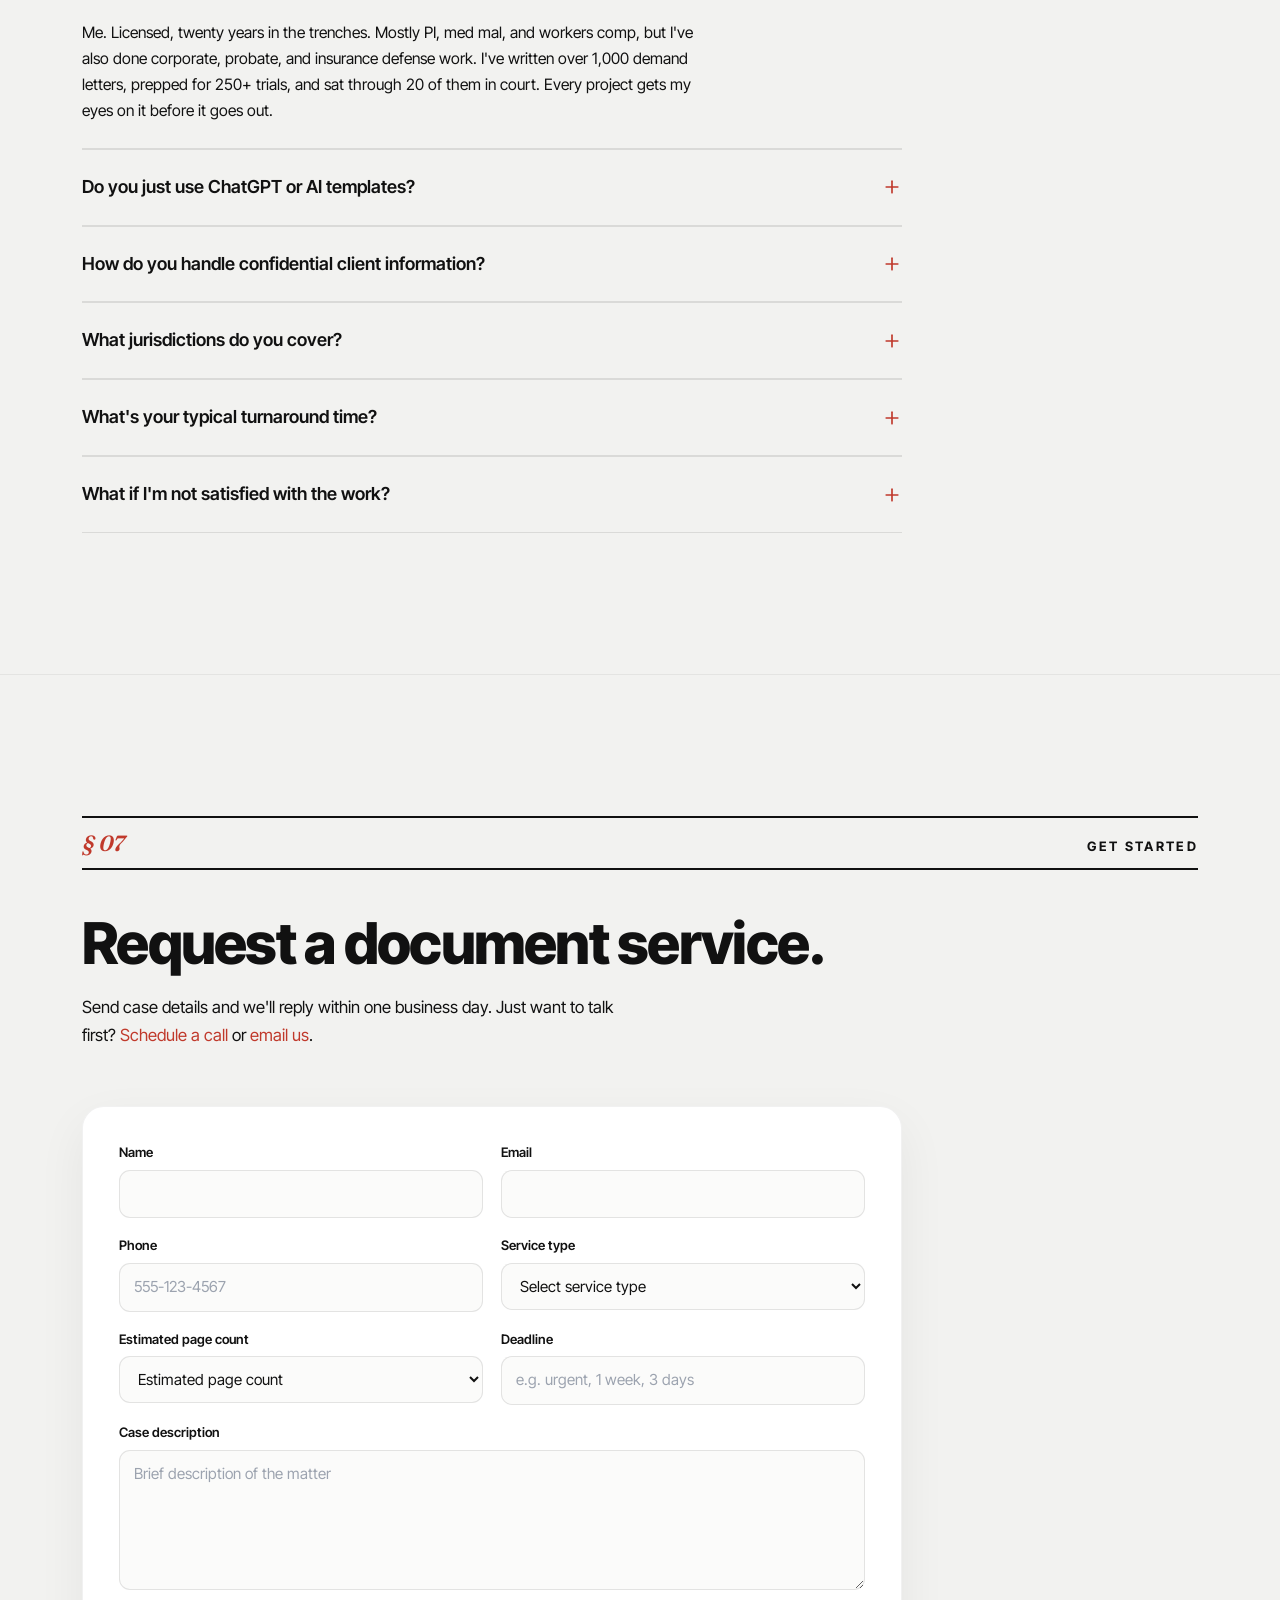
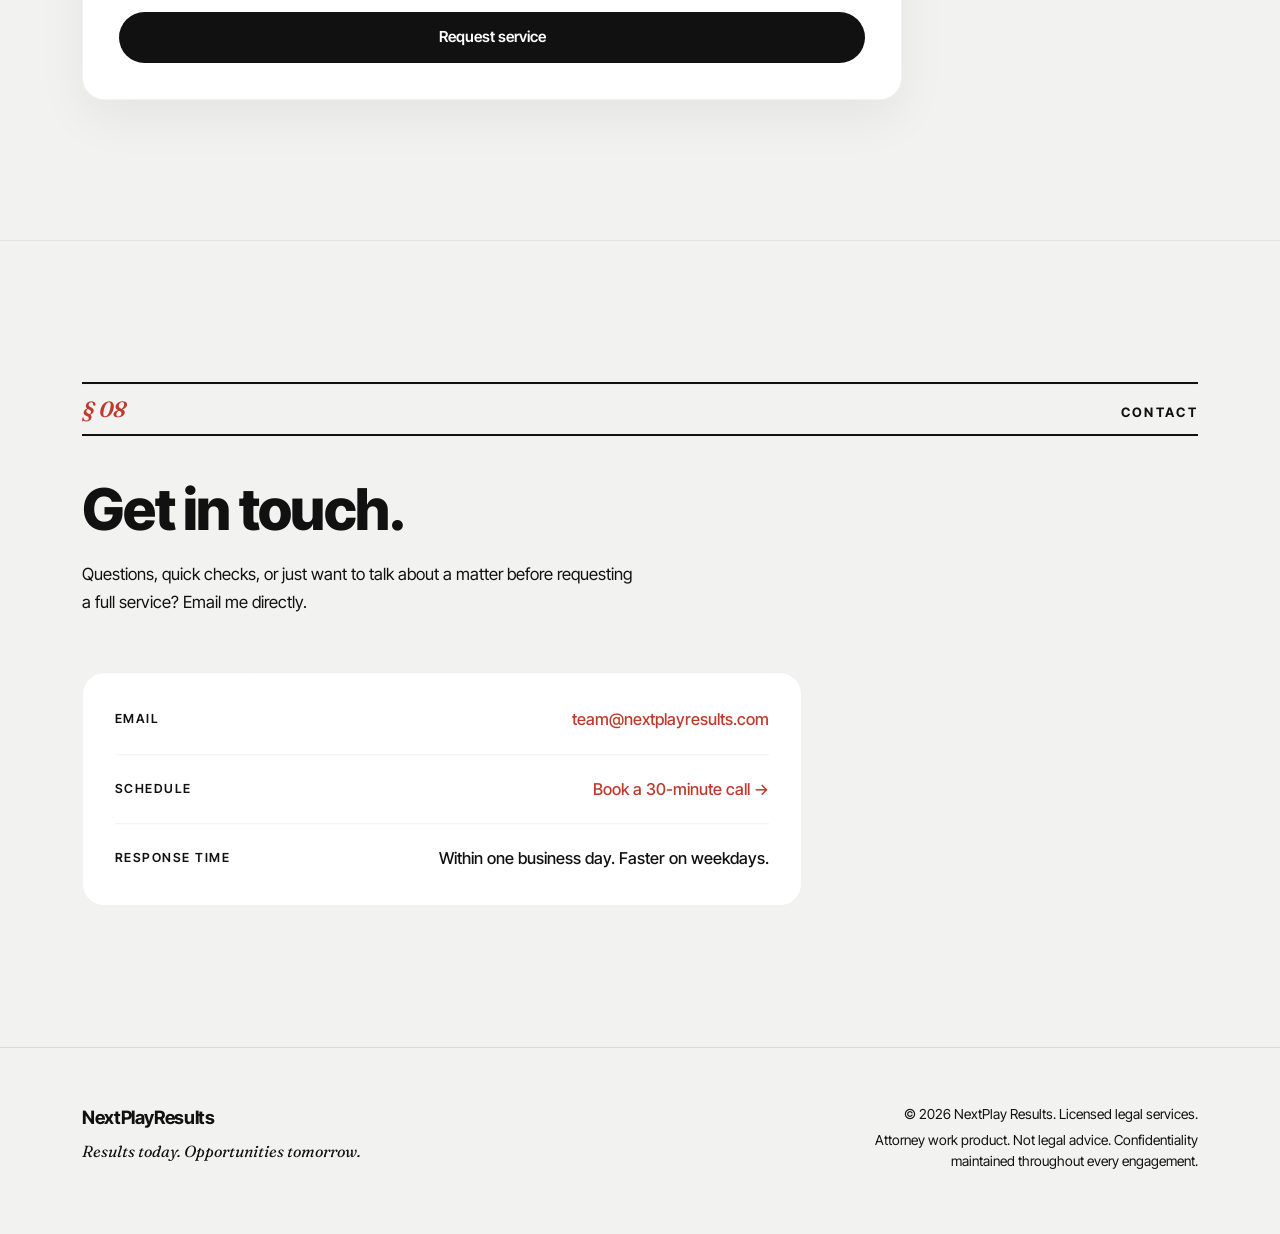
==== commit 196e3919: "Pricing rows: price and scope at opposite ends (table-style) Co-Authored-By: Claude Opus 4.8 (1M con" ====
--- a/demo/index.html
+++ b/demo/index.html
@@ -5,8 +5,8 @@
     <link rel="icon" type="image/svg+xml" href="/demo/card-1.svg" />
     <meta name="viewport" content="width=device-width, initial-scale=1.0" />
     <title>NextPlay Results — Legal Support That Gets It Done</title>
-    <script type="module" crossorigin src="/demo/assets/index-BRsB1kME.js"></script>
-    <link rel="stylesheet" crossorigin href="/demo/assets/index-w-2bj8Gz.css">
+    <script type="module" crossorigin src="/demo/assets/index-B669YBUv.js"></script>
+    <link rel="stylesheet" crossorigin href="/demo/assets/index-CF0lNleH.css">
   </head>
   <body>
     <div id="root"></div>
--- a/demo/assets/index-CF0lNleH.css
+++ b/demo/assets/index-CF0lNleH.css
@@ -0,0 +1 @@
+@import "https://fonts.googleapis.com/css2?family=Inter+Tight:wght@300;400;500;600;700;800;900&family=Fraunces:ital,opsz,wght@0,9..144,500;0,9..144,600;1,9..144,500&display=swap";*,:before,:after,::backdrop{--tw-border-spacing-x:0;--tw-border-spacing-y:0;--tw-translate-x:0;--tw-translate-y:0;--tw-rotate:0;--tw-skew-x:0;--tw-skew-y:0;--tw-scale-x:1;--tw-scale-y:1;--tw-pan-x: ;--tw-pan-y: ;--tw-pinch-zoom: ;--tw-scroll-snap-strictness:proximity;--tw-gradient-from-position: ;--tw-gradient-via-position: ;--tw-gradient-to-position: ;--tw-ordinal: ;--tw-slashed-zero: ;--tw-numeric-figure: ;--tw-numeric-spacing: ;--tw-numeric-fraction: ;--tw-ring-inset: ;--tw-ring-offset-width:0px;--tw-ring-offset-color:#fff;--tw-ring-color:#3b82f680;--tw-ring-offset-shadow:0 0 #0000;--tw-ring-shadow:0 0 #0000;--tw-shadow:0 0 #0000;--tw-shadow-colored:0 0 #0000;--tw-blur: ;--tw-brightness: ;--tw-contrast: ;--tw-grayscale: ;--tw-hue-rotate: ;--tw-invert: ;--tw-saturate: ;--tw-sepia: ;--tw-drop-shadow: ;--tw-backdrop-blur: ;--tw-backdrop-brightness: ;--tw-backdrop-contrast: ;--tw-backdrop-grayscale: ;--tw-backdrop-hue-rotate: ;--tw-backdrop-invert: ;--tw-backdrop-opacity: ;--tw-backdrop-saturate: ;--tw-backdrop-sepia: ;--tw-contain-size: ;--tw-contain-layout: ;--tw-contain-paint: ;--tw-contain-style: }*,:before,:after{box-sizing:border-box;border:0 solid #e5e7eb}:before,:after{--tw-content:""}html,:host{-webkit-text-size-adjust:100%;tab-size:4;font-feature-settings:normal;font-variation-settings:normal;-webkit-tap-highlight-color:transparent;font-family:Inter Tight,sans-serif;line-height:1.5}body{line-height:inherit;margin:0}hr{height:0;color:inherit;border-top-width:1px}abbr:where([title]){-webkit-text-decoration:underline dotted;text-decoration:underline dotted}h1,h2,h3,h4,h5,h6{font-size:inherit;font-weight:inherit}a{color:inherit;-webkit-text-decoration:inherit;text-decoration:inherit}b,strong{font-weight:bolder}code,kbd,samp,pre{font-feature-settings:normal;font-variation-settings:normal;font-family:ui-monospace,SFMono-Regular,Menlo,Monaco,Consolas,Liberation Mono,Courier New,monospace;font-size:1em}small{font-size:80%}sub,sup{vertical-align:baseline;font-size:75%;line-height:0;position:relative}sub{bottom:-.25em}sup{top:-.5em}table{text-indent:0;border-color:inherit;border-collapse:collapse}button,input,optgroup,select,textarea{font-feature-settings:inherit;font-variation-settings:inherit;font-family:inherit;font-size:100%;font-weight:inherit;line-height:inherit;letter-spacing:inherit;color:inherit;margin:0;padding:0}button,select{text-transform:none}button,input:where([type=button]),input:where([type=reset]),input:where([type=submit]){-webkit-appearance:button;background-color:#0000;background-image:none}:-moz-focusring{outline:auto}:-moz-ui-invalid{box-shadow:none}progress{vertical-align:baseline}::-webkit-inner-spin-button{height:auto}::-webkit-outer-spin-button{height:auto}[type=search]{-webkit-appearance:textfield;outline-offset:-2px}::-webkit-search-decoration{-webkit-appearance:none}::-webkit-file-upload-button{-webkit-appearance:button;font:inherit}summary{display:list-item}blockquote,dl,dd,h1,h2,h3,h4,h5,h6,hr,figure,p,pre{margin:0}fieldset{margin:0;padding:0}legend{padding:0}ol,ul,menu{margin:0;padding:0;list-style:none}dialog{padding:0}textarea{resize:vertical}input::-moz-placeholder{opacity:1;color:#9ca3af}textarea::-moz-placeholder{opacity:1;color:#9ca3af}input::placeholder,textarea::placeholder{opacity:1;color:#9ca3af}button,[role=button]{cursor:pointer}:disabled{cursor:default}img,svg,video,canvas,audio,iframe,embed,object{vertical-align:middle;display:block}img,video{max-width:100%;height:auto}[hidden]:where(:not([hidden=until-found])){display:none}.container{width:100%}@media (width>=640px){.container{max-width:640px}}@media (width>=768px){.container{max-width:768px}}@media (width>=1024px){.container{max-width:1024px}}@media (width>=1280px){.container{max-width:1280px}}@media (width>=1536px){.container{max-width:1536px}}.absolute{position:absolute}.relative{position:relative}.inline-block{display:inline-block}.flex{display:flex}.grid{display:grid}.hidden{display:none}.resize{resize:both}.outline{outline-style:solid}.transition{transition-property:color,background-color,border-color,text-decoration-color,fill,stroke,opacity,box-shadow,transform,filter,-webkit-backdrop-filter,backdrop-filter;transition-duration:.15s;transition-timing-function:cubic-bezier(.4,0,.2,1)}:root{--bg:#f2f2f0;--surface:#fff;--ink:#111;--muted:#111;--faint:#111;--hairline:#1111111a;--hairline-soft:#1111110f;--accent:#c0392b;--accent-ink:#9c2c20;--maxw:1180px;--pad:32px}*{box-sizing:border-box}html,body,#root{background:var(--bg);color:var(--ink);-webkit-font-smoothing:antialiased;text-rendering:optimizelegibility;margin:0;padding:0;font-family:Inter Tight,sans-serif}html{scroll-behavior:smooth}a{color:inherit}button{font-family:inherit}.container{max-width:var(--maxw);padding-left:var(--pad);padding-right:var(--pad);margin:0 auto}.eyebrow{border-top:2px solid var(--ink);border-bottom:2px solid var(--ink);letter-spacing:.18em;text-transform:uppercase;width:100%;color:var(--ink);justify-content:space-between;align-items:baseline;gap:16px;margin-bottom:44px;padding:14px 0;font-size:.8125rem;font-weight:700;line-height:1;display:flex}.eyebrow-num{letter-spacing:-.01em;color:var(--accent);text-transform:none;font-family:Fraunces,Georgia,serif;font-size:1.375rem;font-style:italic;font-weight:600;line-height:1}.hero .eyebrow{border:none;margin-bottom:26px;padding:0;display:block}.section-title{letter-spacing:-.03em;margin:0;font-size:clamp(2.2rem,4.6vw,3.6rem);font-weight:800;line-height:1.02}.section-lede{max-width:56ch;color:var(--muted);margin:22px 0 0;font-size:1.05rem;line-height:1.65}.section-header{margin-bottom:56px}.accent{color:var(--accent)}.serif{font-family:Fraunces,Georgia,serif;font-style:italic;font-weight:500}section{position:relative}.band{padding:clamp(80px,11vw,150px) 0}.band+.band{border-top:1px solid var(--hairline-soft)}.btn{cursor:pointer;border:1.5px solid #0000;border-radius:9999px;align-items:center;gap:9px;padding:13px 26px;font-size:.95rem;font-weight:600;transition:background .18s,color .18s,border-color .18s,transform .12s;display:inline-flex}.btn:active{transform:translateY(1px)}.btn-primary{background:var(--ink);color:#fff}.btn-primary:hover{background:#2c2c2c}.btn-ghost{color:var(--ink);border-color:var(--hairline);background:0 0}.btn-ghost:hover{background:#1111110f}.btn-text{color:var(--accent);cursor:pointer;background:0 0;border:none;padding:0;font-weight:600}.btn-text:hover{color:var(--accent-ink)}.nav{z-index:60;transition:background .3s,box-shadow .3s,-webkit-backdrop-filter .3s,backdrop-filter .3s;position:fixed;top:0;left:0;right:0}.nav--scrolled{-webkit-backdrop-filter:saturate(160%)blur(14px);backdrop-filter:saturate(160%)blur(14px);box-shadow:0 1px 0 var(--hairline-soft);background:#f2f2f0cc}.nav-inner{max-width:var(--maxw);padding:16px var(--pad);justify-content:space-between;align-items:center;margin:0 auto;display:flex}.wordmark{letter-spacing:-.02em;cursor:pointer;background:0 0;border:none;align-items:baseline;gap:2px;font-size:1.15rem;font-weight:700;text-decoration:none;display:inline-flex}.wordmark-sep{color:var(--accent);padding:0 3px}.nav-links{align-items:center;gap:2px;display:flex}.nav-link{cursor:pointer;color:var(--ink);background:0 0;border:none;border-radius:8px;padding:8px 13px;font-size:.9rem;font-weight:500;transition:background .15s}.nav-link:hover{background:#1111110f}.nav-cta{background:var(--ink);color:#fff;cursor:pointer;border:none;border-radius:9999px;align-items:center;gap:8px;margin-left:8px;padding:9px 16px;display:inline-flex}.nav-cta:hover{background:#2c2c2c}.nav-dot{background:var(--accent);border-radius:999px;width:6px;height:6px}@media (width<=880px){.nav-links{display:none}}.hero{padding-top:150px;padding-bottom:90px;overflow:hidden}.hero-title{letter-spacing:-.04em;max-width:14ch;margin:0;font-size:clamp(2.8rem,7vw,5.4rem);font-weight:800;line-height:.98}.hero-lede{max-width:60ch;color:var(--muted);margin:28px 0 0;font-size:1.06rem;line-height:1.66}.hero-actions{flex-wrap:wrap;gap:14px;margin-top:32px;display:flex}.trust-strip{flex-wrap:wrap;gap:12px 26px;margin:44px 0 0;padding:0;list-style:none;display:flex}.trust-strip li{color:var(--faint);align-items:center;gap:8px;font-size:.82rem;font-weight:500;display:inline-flex}.trust-strip svg{color:var(--accent)}.scroll-hint{letter-spacing:.18em;text-transform:uppercase;color:var(--faint);flex-direction:column;align-items:center;gap:8px;margin-top:70px;font-size:.75rem;display:flex}.spread{height:200vh;position:relative}.spread-stage{align-items:center;height:100vh;display:flex;position:sticky;top:0;overflow:hidden}.spread-deck{height:230px;margin-top:56px;position:relative}.spread-card{aspect-ratio:1;background:#fff;border-radius:22px;width:clamp(150px,16vw,200px);position:absolute;top:0;left:50%;overflow:hidden;box-shadow:0 26px 64px #0000002e}.spread-card img{-o-object-fit:cover;object-fit:cover;width:100%;height:100%;display:block}.journey{position:relative}.journey-stage{align-items:center;height:100vh;display:flex;position:sticky;top:0;overflow:hidden}.journey-progress{z-index:30;height:3px;position:absolute;top:0;left:0;right:0}.journey-progress-fill{background:var(--accent);transform-origin:0;height:100%}.journey-dots{z-index:30;flex-direction:column;gap:12px;display:flex;position:absolute;top:50%;right:28px;transform:translateY(-50%)}.journey-dot{cursor:pointer;background:0 0;border:1.5px solid #1116;border-radius:999px;width:9px;height:9px;padding:0;transition:background .25s,transform .25s}.journey-dot.active{background:var(--ink);transform:scale(1.25)}@media (width<=720px){.journey-dots{display:none}}.stage-inner{width:100%;max-width:var(--maxw);padding:0 var(--pad);margin:0 auto;position:relative}.stage-card-layer{pointer-events:none;position:absolute;inset:0}.stage-card{aspect-ratio:1;background:#fff;border-radius:28px;width:clamp(220px,26vw,340px);position:absolute;top:50%;left:50%;overflow:hidden;box-shadow:0 40px 90px #00000038}.stage-card img{-o-object-fit:cover;object-fit:cover;width:100%;height:100%;display:block}.stage-panel{max-width:540px;position:relative}.stage-eyebrow{letter-spacing:.2em;text-transform:uppercase;color:var(--faint);align-items:center;gap:10px;margin-bottom:18px;font-size:11px;font-weight:700;display:inline-flex}.stage-eyebrow .num{color:var(--accent);font-family:Fraunces,Georgia,serif;font-size:1.4rem}.stage-title{letter-spacing:-.035em;color:var(--ink);margin:0 0 18px;font-size:clamp(2.5rem,5.2vw,3.9rem);font-weight:800;line-height:1}.stage-desc{color:var(--ink);margin:0 0 22px;font-size:1.05rem;line-height:1.62}.stage-points{margin:0 0 26px;padding:0;list-style:none}.stage-points li{border-top:1px solid #1111111a;gap:10px;padding:7px 0;font-size:.92rem;line-height:1.5;display:flex}.stage-points li:first-child{border-top:none}.stage-points .bullet{color:var(--accent);font-weight:700}.stage-actions{flex-wrap:wrap;gap:12px;display:flex}.m-service{border-radius:24px;flex-direction:column;gap:22px;margin-bottom:18px;padding:30px 26px;display:flex;box-shadow:0 16px 44px #00000014}.m-service-card{-o-object-fit:cover;object-fit:cover;border-radius:18px;width:150px;height:150px;box-shadow:0 14px 36px #00000029}.m-service-body .stage-title{font-size:clamp(1.8rem,7vw,2.4rem)}.m-service-body .stage-points li{border-top-color:#1111111f}@media (width<=720px){.spread-deck{height:412px;margin-top:24px}.spread-card{width:128px}}.band-tight{padding-top:clamp(40px,9vw,70px);padding-bottom:6px}.journey-m .journey-stage{align-items:stretch}.m-stage-inner{text-align:left;flex-direction:column;justify-content:center;align-items:center;gap:14px;padding:60px 22px 28px;position:absolute;inset:0}.m-stage-card{aspect-ratio:1;background:#fff;border-radius:22px;flex:none;width:clamp(140px,40vw,176px);overflow:hidden;box-shadow:0 24px 54px #0003}.m-stage-card img{-o-object-fit:cover;object-fit:cover;width:100%;height:100%;display:block}.m-stage-panel{width:100%;max-width:460px}.m-stage-panel .stage-eyebrow{margin-bottom:8px}.m-stage-panel .stage-eyebrow .num{font-size:1.2rem}.m-stage-panel .stage-title{margin-bottom:10px;font-size:clamp(1.7rem,7.4vw,2.3rem)}.m-stage-panel .stage-desc{margin-bottom:12px;font-size:.88rem;line-height:1.46}.m-stage-panel .stage-points{margin-bottom:14px}.m-stage-panel .stage-points li{padding:4.5px 0;font-size:.8rem;line-height:1.42}.m-stage-panel .stage-actions{gap:10px}.m-stage-panel .stage-actions .btn{flex:auto;justify-content:center;padding:11px 16px}@media (width<=620px){:root{--pad:20px}.hero{padding-top:116px;padding-bottom:56px}.hero-actions .btn,.stage-actions .btn{flex:auto;justify-content:center}.footer-grid{flex-direction:column}.footer-text{text-align:left}.contact-row{flex-direction:column;align-items:flex-start;gap:6px}.stats-row{gap:14px 36px}.modal-card{max-height:88vh}}.stats-row{flex-wrap:wrap;align-items:flex-end;gap:18px 56px;margin:0;display:flex}.stat{flex-direction:column;display:flex}.stat-number{letter-spacing:-.04em;font-size:clamp(3rem,8vw,6rem);font-weight:800;line-height:.92}.stat-number .plus{color:var(--accent)}.stat-label{color:var(--muted);max-width:18ch;margin-top:10px;font-size:1rem}.stat-coda{color:var(--accent);align-self:flex-end;font-family:Fraunces,Georgia,serif;font-size:clamp(2.2rem,5vw,3.4rem);font-style:italic;font-weight:500}.tags{flex-wrap:wrap;gap:10px;margin:52px 0 0;padding:0;list-style:none;display:flex}.tag{color:var(--ink);border:1px solid var(--hairline);background:#ffffff80;border-radius:9999px;padding:8px 15px;font-size:.85rem;font-weight:500}.pricing-grid{grid-template-columns:1.3fr 1fr;align-items:start;gap:20px;display:grid}#pricing{padding-bottom:clamp(48px,6vw,80px)}@media (width<=760px){.pricing-grid{grid-template-columns:1fr}}.price-card{background:var(--surface);border:1px solid var(--hairline-soft);border-radius:22px;padding:32px;box-shadow:0 14px 44px #0000000d}.price-card-title{margin:0 0 20px;font-size:1.3rem;font-weight:700}.price-row{border-top:1px solid var(--hairline-soft);justify-content:space-between;align-items:baseline;gap:16px;padding:13px 0;display:flex}.price-row:first-of-type{border-top:none}.price-amt{letter-spacing:-.02em;font-size:1.5rem;font-weight:800}.price-scope{text-align:right}.price-row--addon .price-amt{color:var(--muted);font-size:1.1rem}.price-scope{color:var(--muted);font-size:.92rem}.pricing-notes{-moz-column-count:2;column-count:2;-moz-column-gap:52px;column-gap:52px;max-width:1040px;margin-top:32px}.pricing-notes p{color:var(--muted);-moz-column-break-inside:avoid;break-inside:avoid;margin:0 0 14px;font-size:.92rem;line-height:1.6}@media (width<=720px){.pricing-notes{-moz-column-count:1;column-count:1}}.pricing-notes strong{color:var(--ink)}.pricing-footnote{font-style:italic;color:var(--faint)!important;font-size:.82rem!important}.discretion{text-align:center}.discretion .eyebrow{text-align:left;justify-content:space-between!important}.pull-quote{letter-spacing:-.01em;max-width:24ch;margin:0 auto;font-family:Fraunces,Georgia,serif;font-size:clamp(1.8rem,4.4vw,3rem);font-weight:500;line-height:1.22}.discretion-coda{max-width:56ch;color:var(--muted);margin:32px auto 0;font-size:1rem;line-height:1.65}.impact-panel{background:var(--surface);border:1px solid var(--hairline-soft);border-radius:22px;margin-bottom:28px;padding:32px}.impact-numbers{justify-content:space-between;align-items:flex-end;margin-bottom:18px;display:flex}.impact-amount{letter-spacing:-.03em;font-size:clamp(2rem,5vw,3rem);font-weight:800;display:block}.impact-amount-label{color:var(--faint);text-transform:uppercase;letter-spacing:.12em;font-size:.8rem}.impact-goal{text-align:right;color:var(--muted)}.progress-track{background:#11111112;border-radius:9999px;height:12px;overflow:hidden}.progress-fill{background:var(--accent);border-radius:9999px;height:100%}.pillars{grid-template-columns:repeat(3,1fr);gap:18px;display:grid}@media (width<=820px){.pillars{grid-template-columns:1fr}}.pillar{background:var(--surface);border:1px solid var(--hairline-soft);border-radius:18px;padding:26px}.pillar-head{justify-content:space-between;align-items:center;margin-bottom:16px;display:flex}.pillar-index{color:var(--accent);font-family:Fraunces,Georgia,serif;font-size:1.2rem}.pillar-share{color:var(--accent);text-transform:uppercase;letter-spacing:.1em;font-size:.72rem;font-weight:600}.pillar-share--muted{color:var(--faint)}.pillar-title{margin:0 0 12px;font-size:1.25rem;font-weight:700}.pillar-copy{color:var(--muted);margin:0;font-size:.9rem;line-height:1.6}.faq-list{max-width:820px}.faq-item{border-top:1px solid var(--hairline)}.faq-item:last-child{border-bottom:1px solid var(--hairline)}.faq-q{cursor:pointer;text-align:left;width:100%;color:var(--ink);background:0 0;border:none;justify-content:space-between;align-items:center;gap:20px;padding:24px 0;font-size:1.12rem;font-weight:600;display:flex}.faq-icon{color:var(--accent);flex-shrink:0;transition:transform .25s}.faq-icon.open{transform:rotate(45deg)}.faq-a{color:var(--muted);max-width:70ch;margin:0;padding:0 0 24px;font-size:.98rem;line-height:1.66}.request-panel{background:var(--surface);border:1px solid var(--hairline-soft);border-radius:22px;max-width:820px;padding:36px;box-shadow:0 18px 50px #0000000f}.form-grid{grid-template-columns:1fr 1fr;gap:18px;display:grid}@media (width<=640px){.form-grid{grid-template-columns:1fr}}.field{flex-direction:column;gap:7px;display:flex}.field-wide{grid-column:1/-1}.field-label{color:var(--muted);font-size:.82rem;font-weight:600}.form-input{color:var(--ink);border:1px solid var(--hairline);background:#fbfbfa;border-radius:11px;padding:12px 14px;font-family:inherit;font-size:.95rem;transition:border-color .15s,box-shadow .15s}.form-input:focus{border-color:var(--accent);outline:none;box-shadow:0 0 0 3px #c0392b1f}textarea.form-input{resize:vertical}.btn-submit{grid-column:1/-1;justify-content:center;margin-top:4px}.contact-card{background:var(--surface);border:1px solid var(--hairline-soft);border-radius:22px;max-width:720px;padding:12px 32px}.contact-row{border-top:1px solid var(--hairline-soft);justify-content:space-between;align-items:center;gap:20px;padding:22px 0;display:flex}.contact-row:first-child{border-top:none}.contact-label{letter-spacing:.12em;text-transform:uppercase;color:var(--faint);font-size:.78rem;font-weight:600}.contact-value{font-size:1.02rem;font-weight:500}.contact-link{color:var(--accent);text-decoration:none}.contact-link:hover{text-decoration:underline}.footer{border-top:1px solid var(--hairline);padding:56px 0}.footer-grid{flex-wrap:wrap;justify-content:space-between;gap:24px;display:flex}.footer-tagline{color:var(--muted);margin:8px 0 0;font-family:Fraunces,Georgia,serif;font-style:italic}.footer-text{color:var(--muted);text-align:right;margin:0 0 6px;font-size:.86rem}.footer-muted{color:var(--faint);max-width:48ch}.modal-overlay{z-index:90;-webkit-backdrop-filter:blur(4px);backdrop-filter:blur(4px);background:#11111173;justify-content:center;align-items:center;padding:24px;display:flex;position:fixed;inset:0}.modal-card{background:var(--surface);border-radius:20px;flex-direction:column;width:100%;max-width:620px;max-height:84vh;display:flex;box-shadow:0 40px 100px #0000004d}.modal-head{border-bottom:1px solid var(--hairline-soft);justify-content:space-between;align-items:center;padding:24px 28px;display:flex}.sample-head{justify-content:space-between;align-items:center;gap:16px;padding:16px 28px 0;display:flex}.sample-label{letter-spacing:.14em;text-transform:uppercase;color:var(--accent);font-size:.72rem;font-weight:700}.sample-meta{color:var(--ink);font-size:.72rem}.modal-title{margin:0;font-size:1.2rem;font-weight:700}.modal-close{color:var(--faint);cursor:pointer;background:0 0;border:none;font-size:1.8rem;line-height:1}.modal-close:hover{color:var(--ink)}.modal-body{padding:24px 28px;overflow-y:auto}.modal-body .timeline-date{color:var(--accent);margin-top:16px;font-weight:700}.modal-body .timeline-entry{border-left:2px solid var(--hairline);margin-bottom:8px;padding-left:14px}.modal-body .timeline-flag{color:var(--accent-ink)}.modal-foot{border-top:1px solid var(--hairline-soft);justify-content:flex-end;gap:12px;padding:18px 28px;display:flex}.toast{background:var(--ink);color:#fff;z-index:100;border-radius:12px;align-items:center;gap:10px;padding:14px 22px;font-size:.9rem;font-weight:500;display:flex;position:fixed;bottom:28px;left:50%;transform:translate(-50%);box-shadow:0 18px 50px #00000040}.toast svg{color:#6ee7a8}
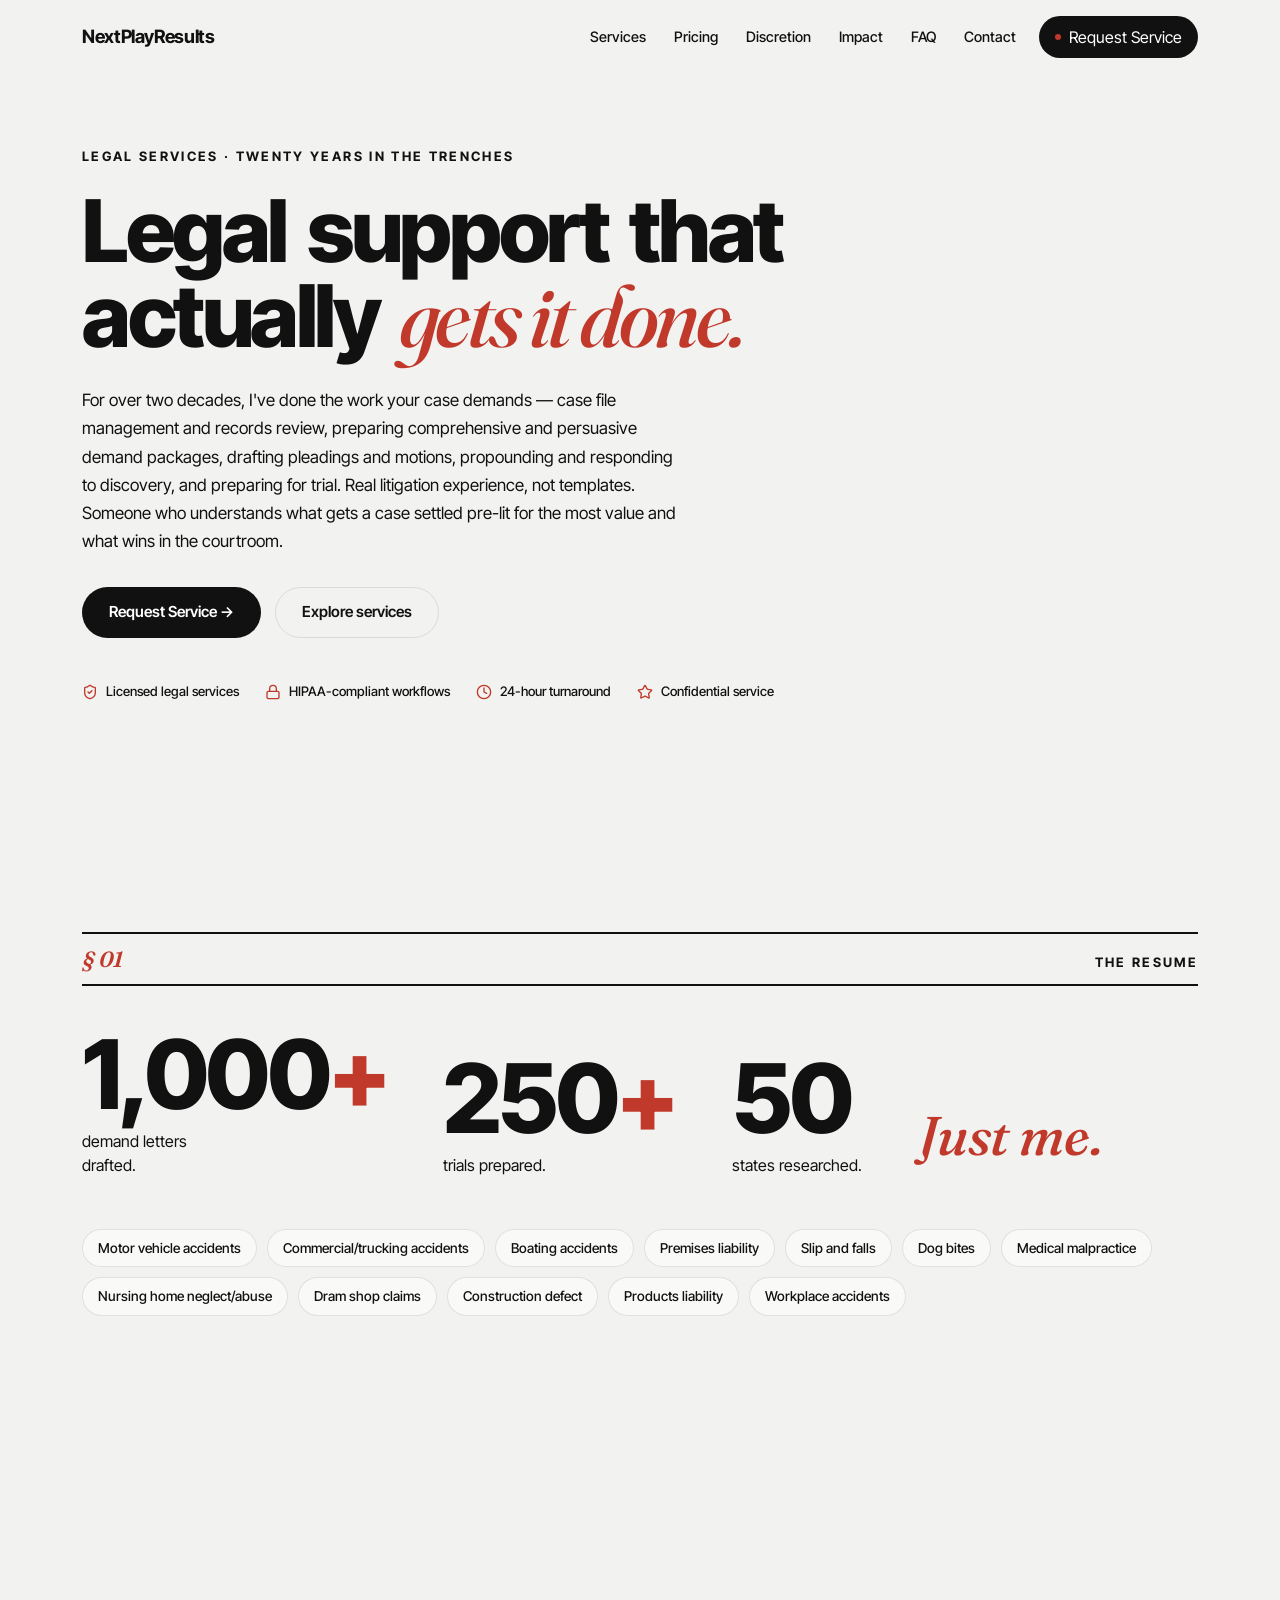
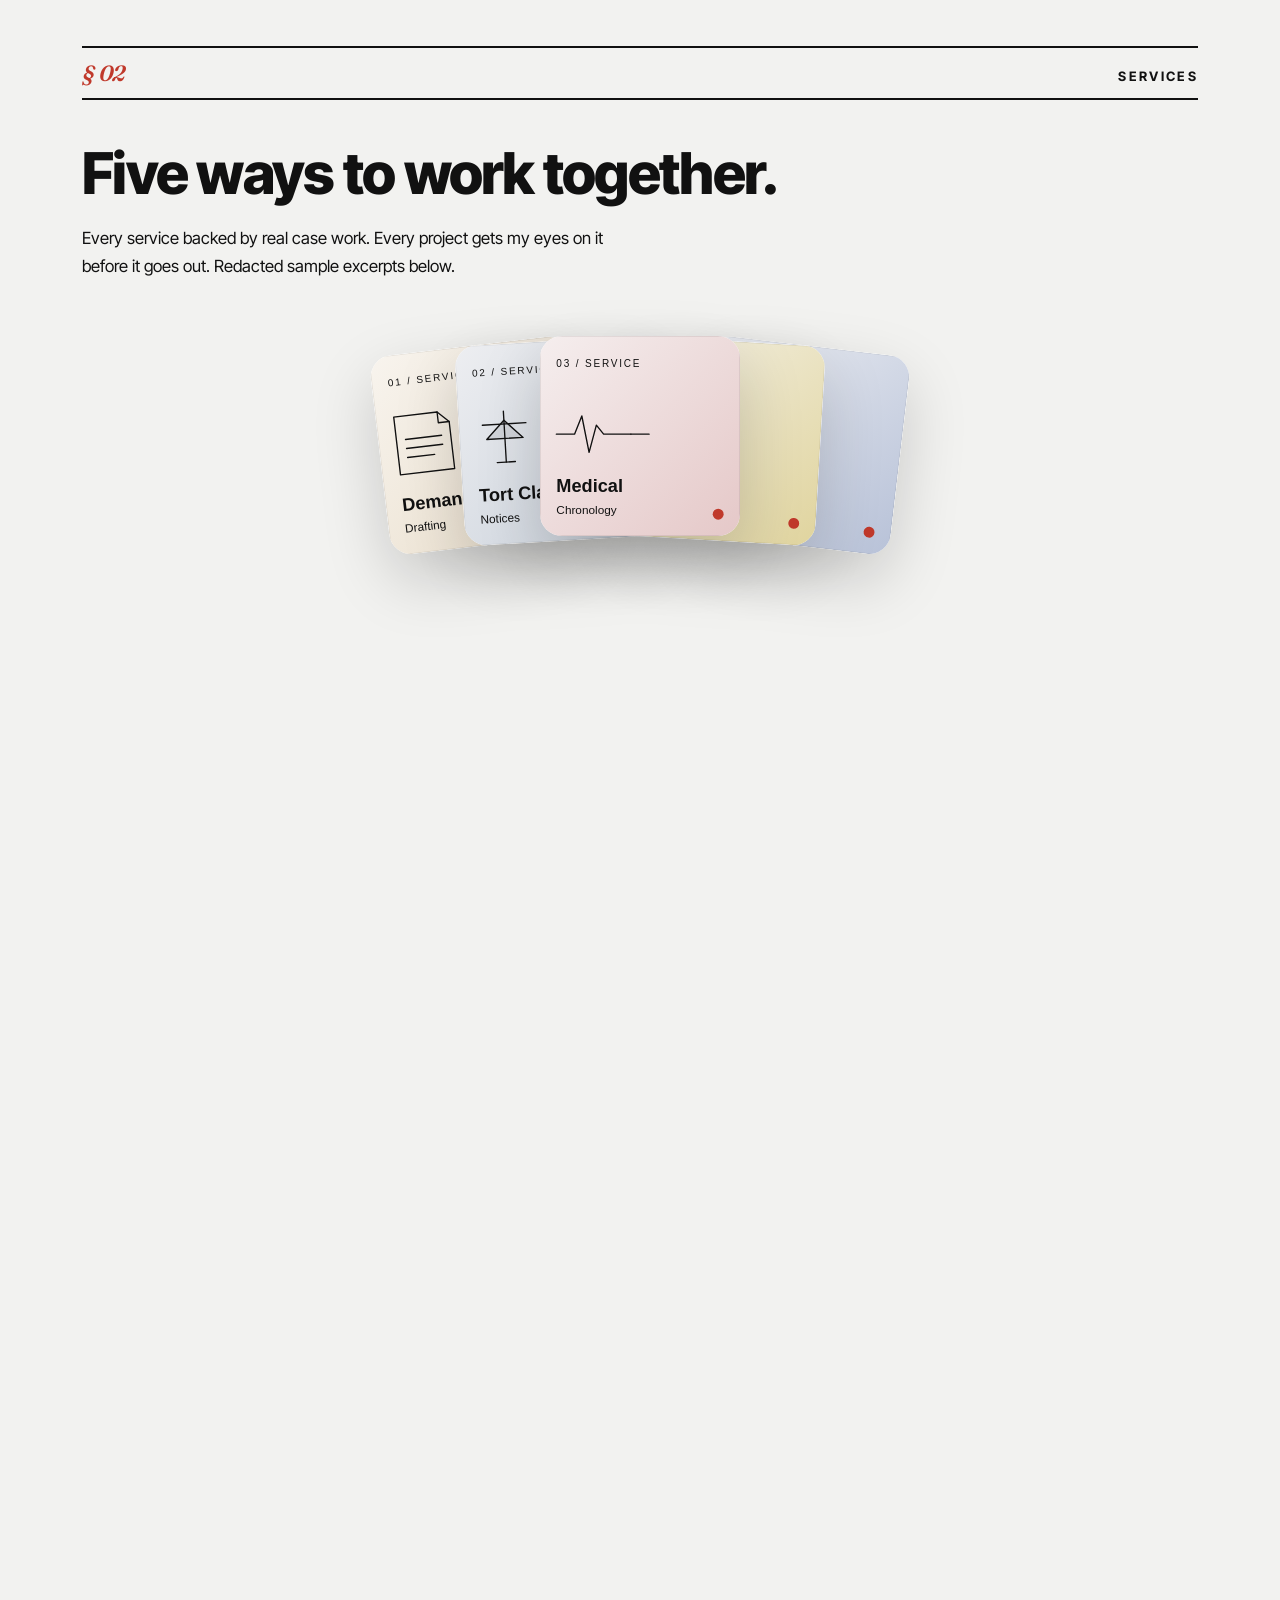
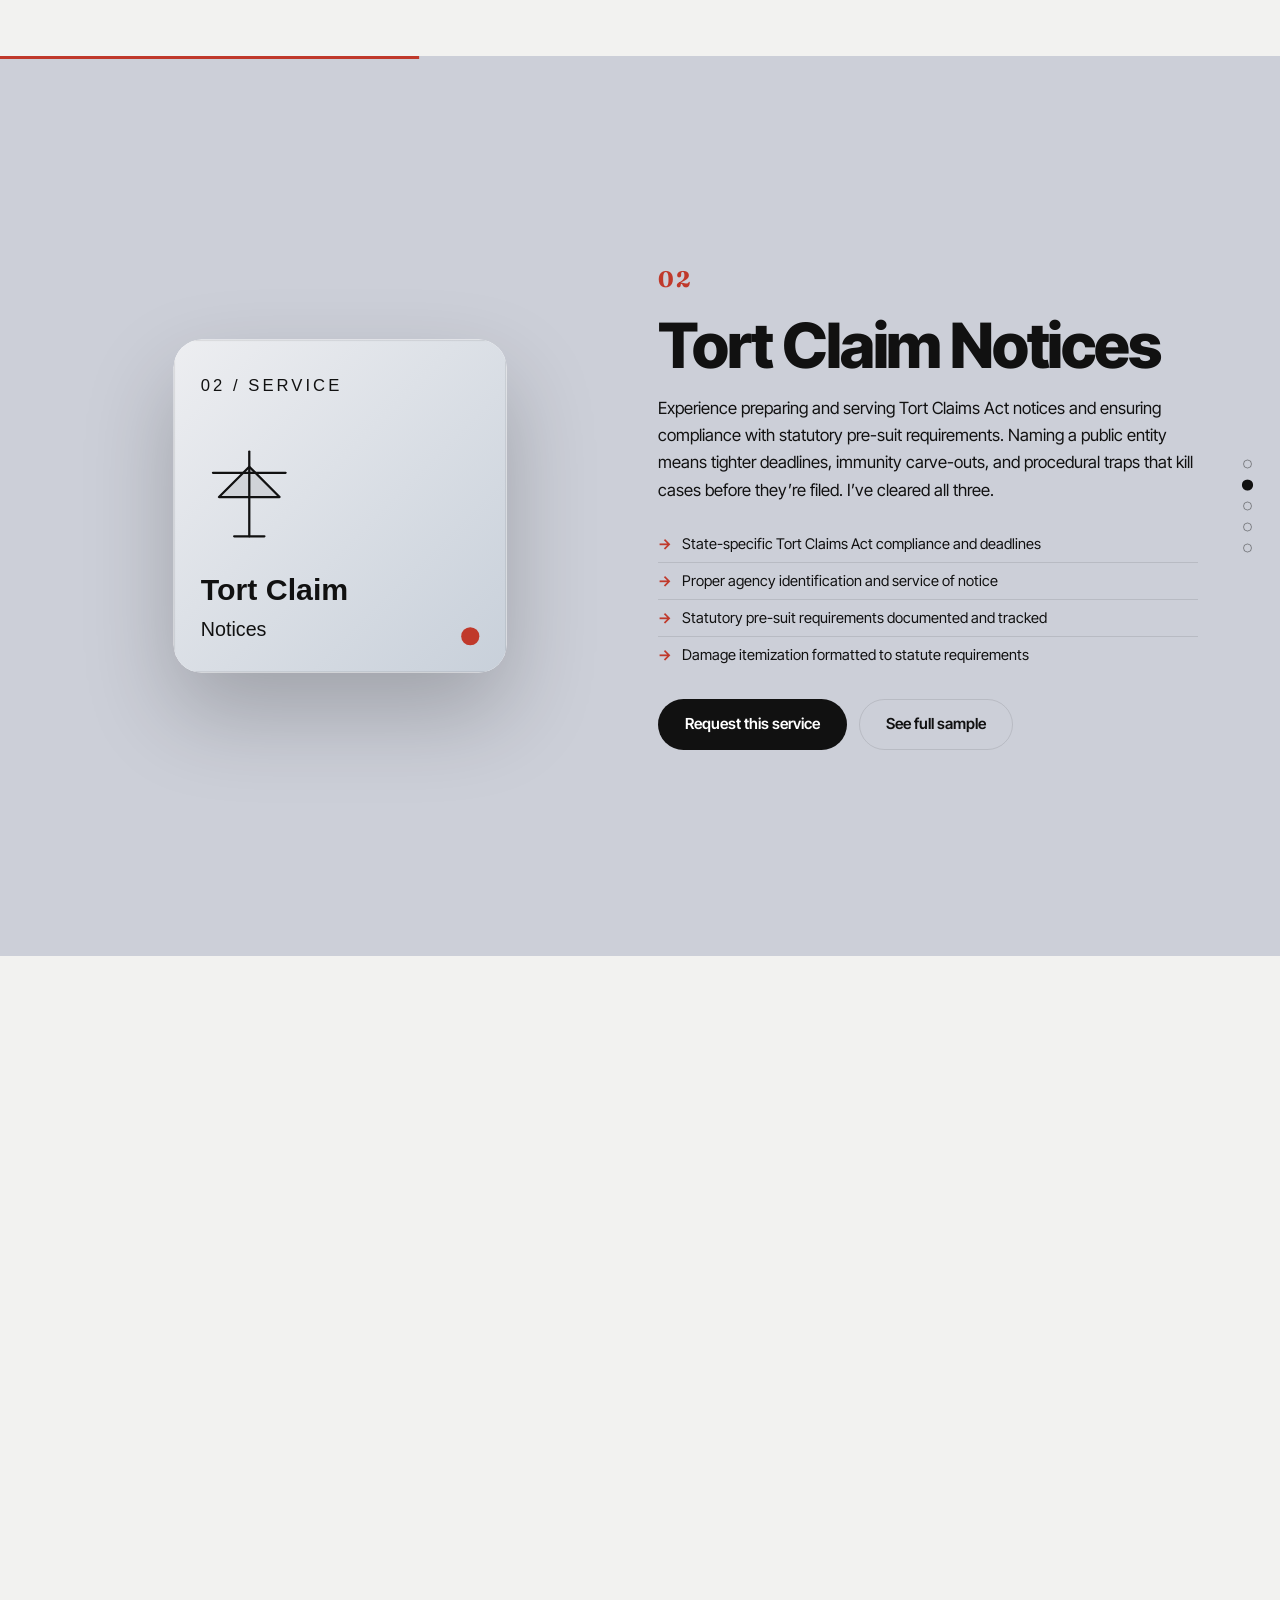
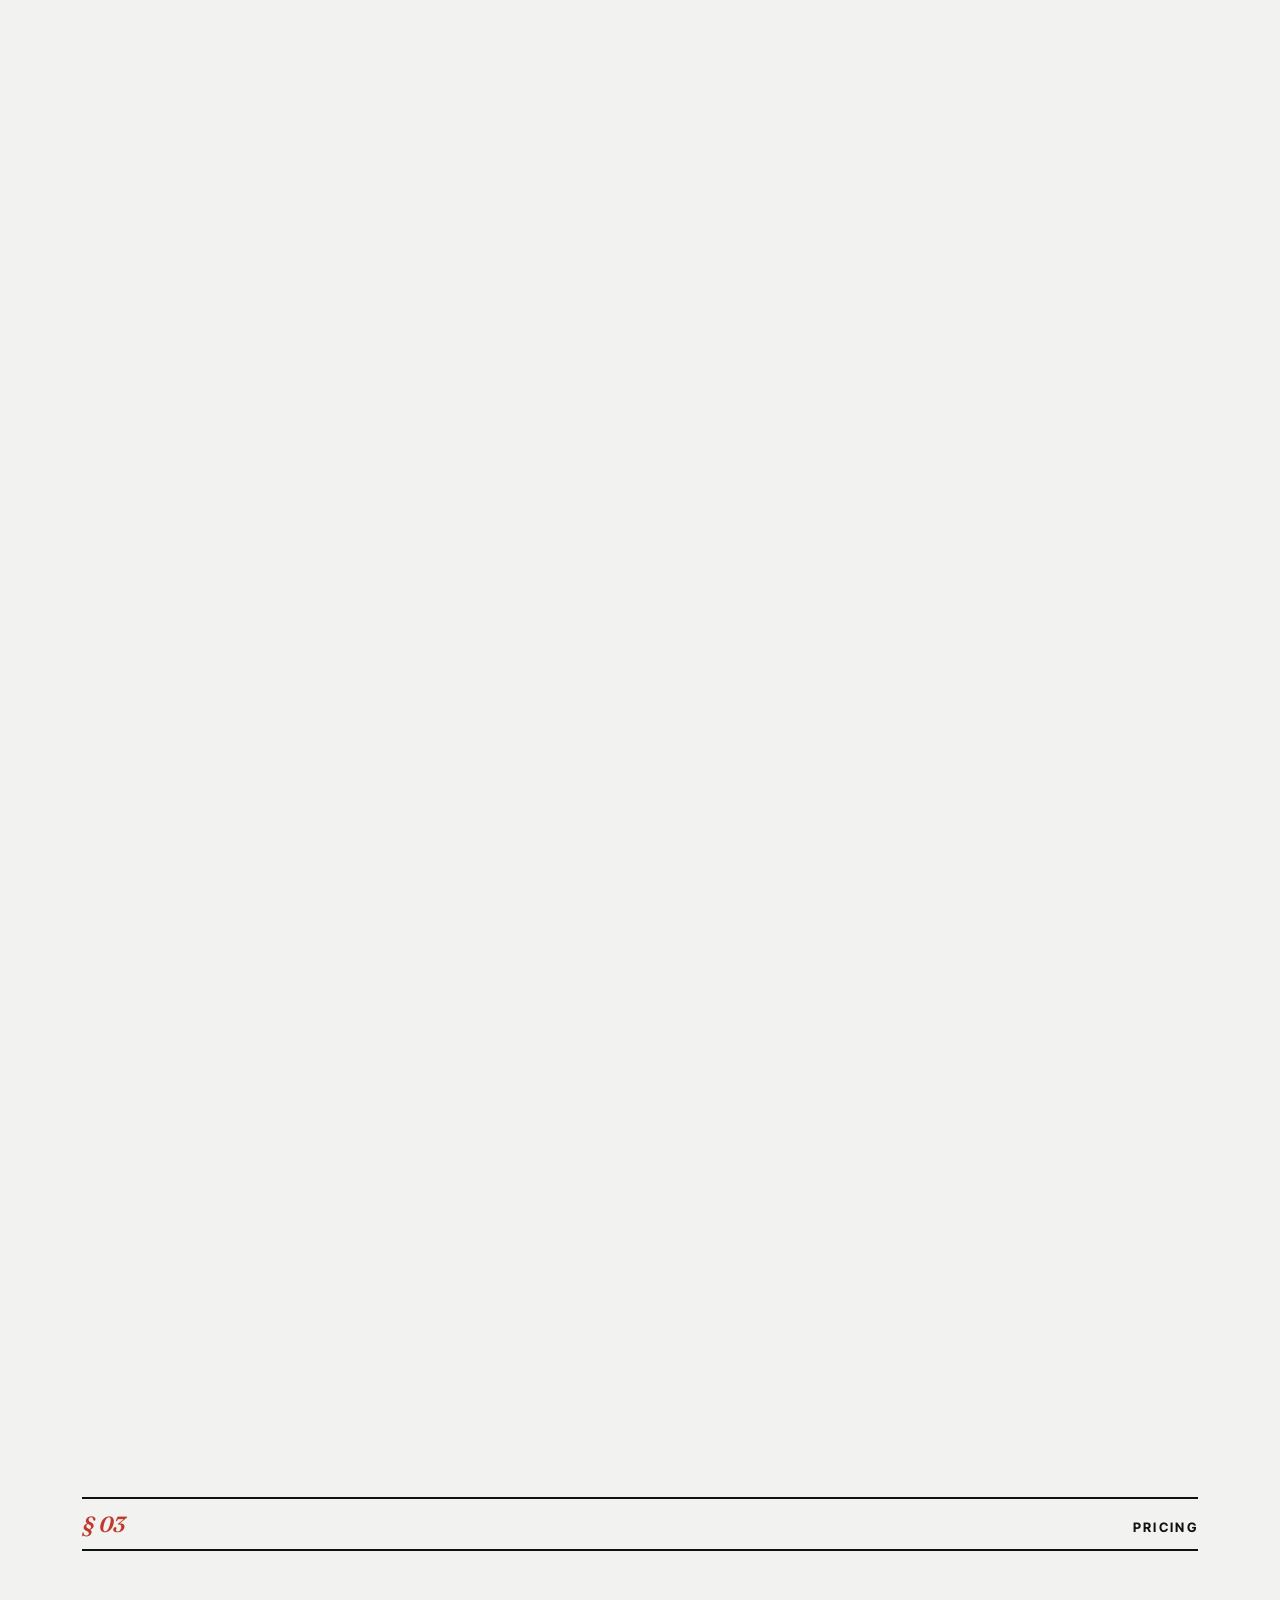
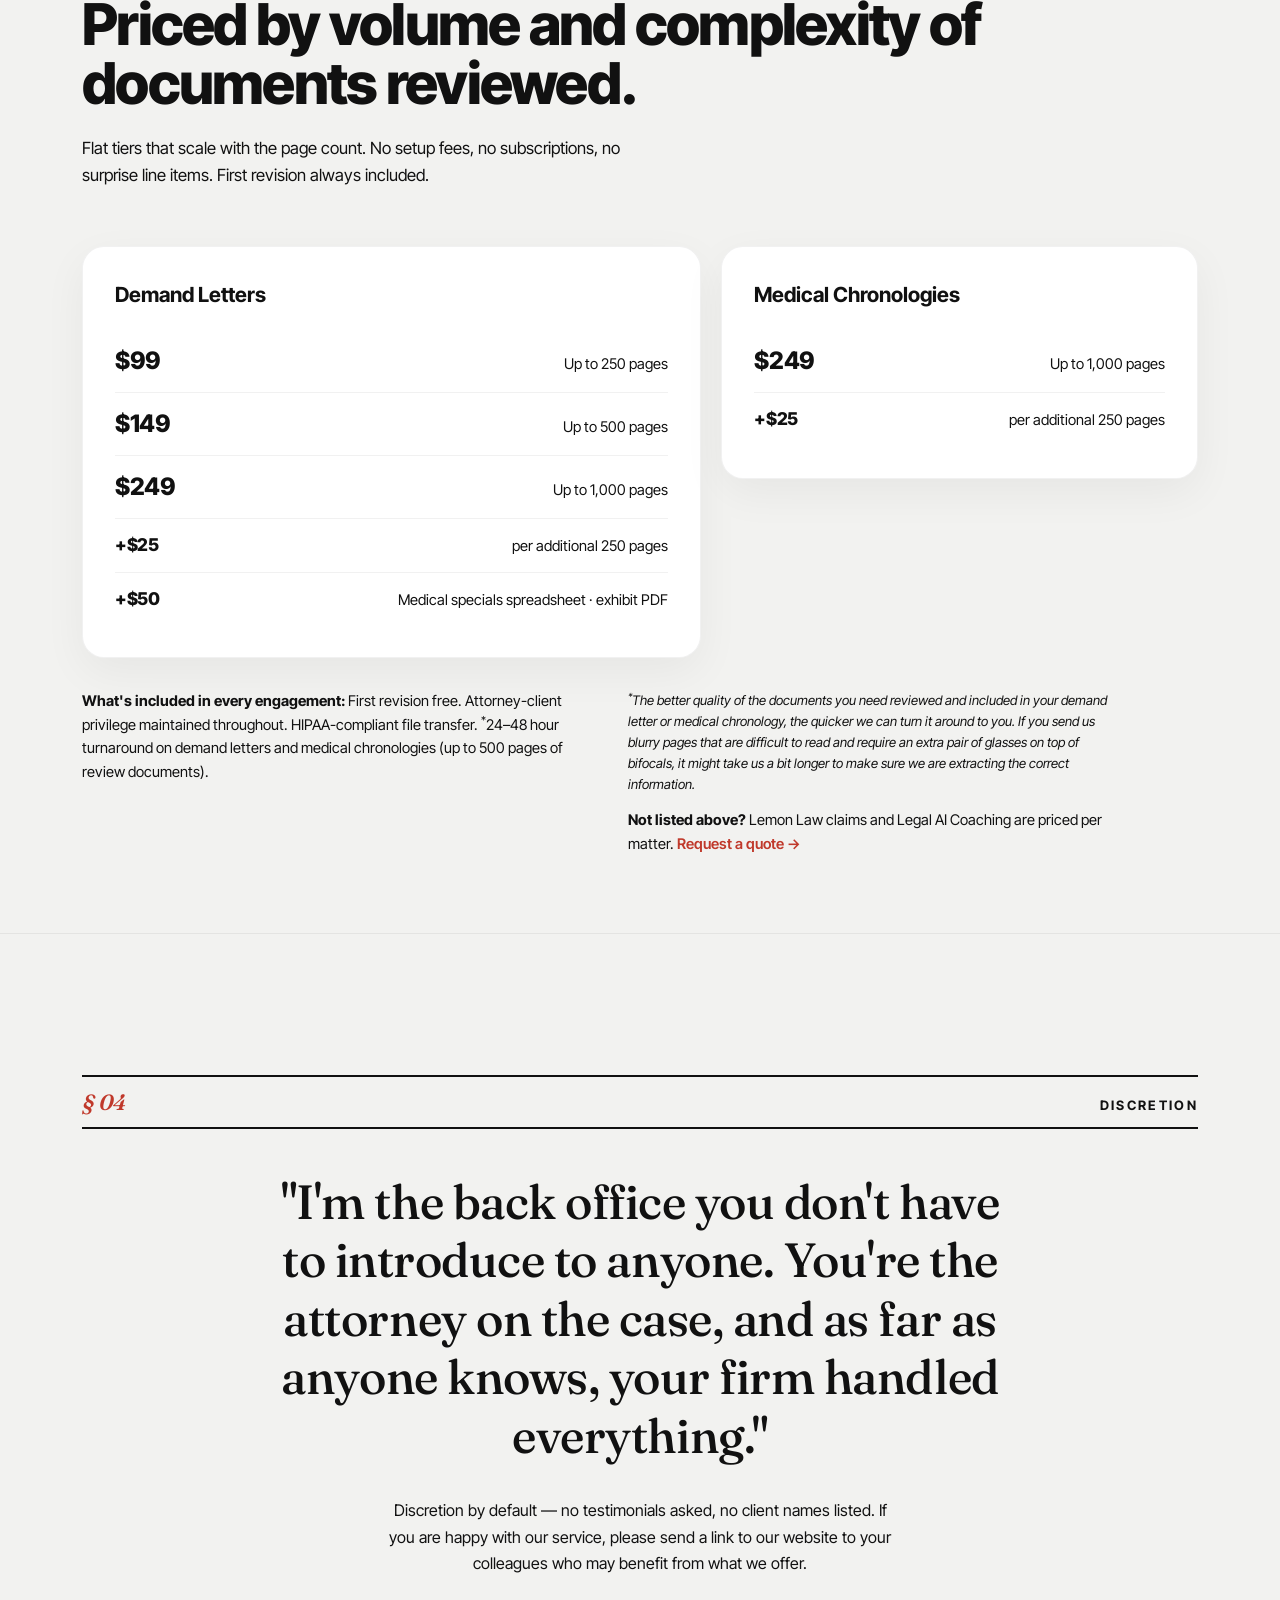
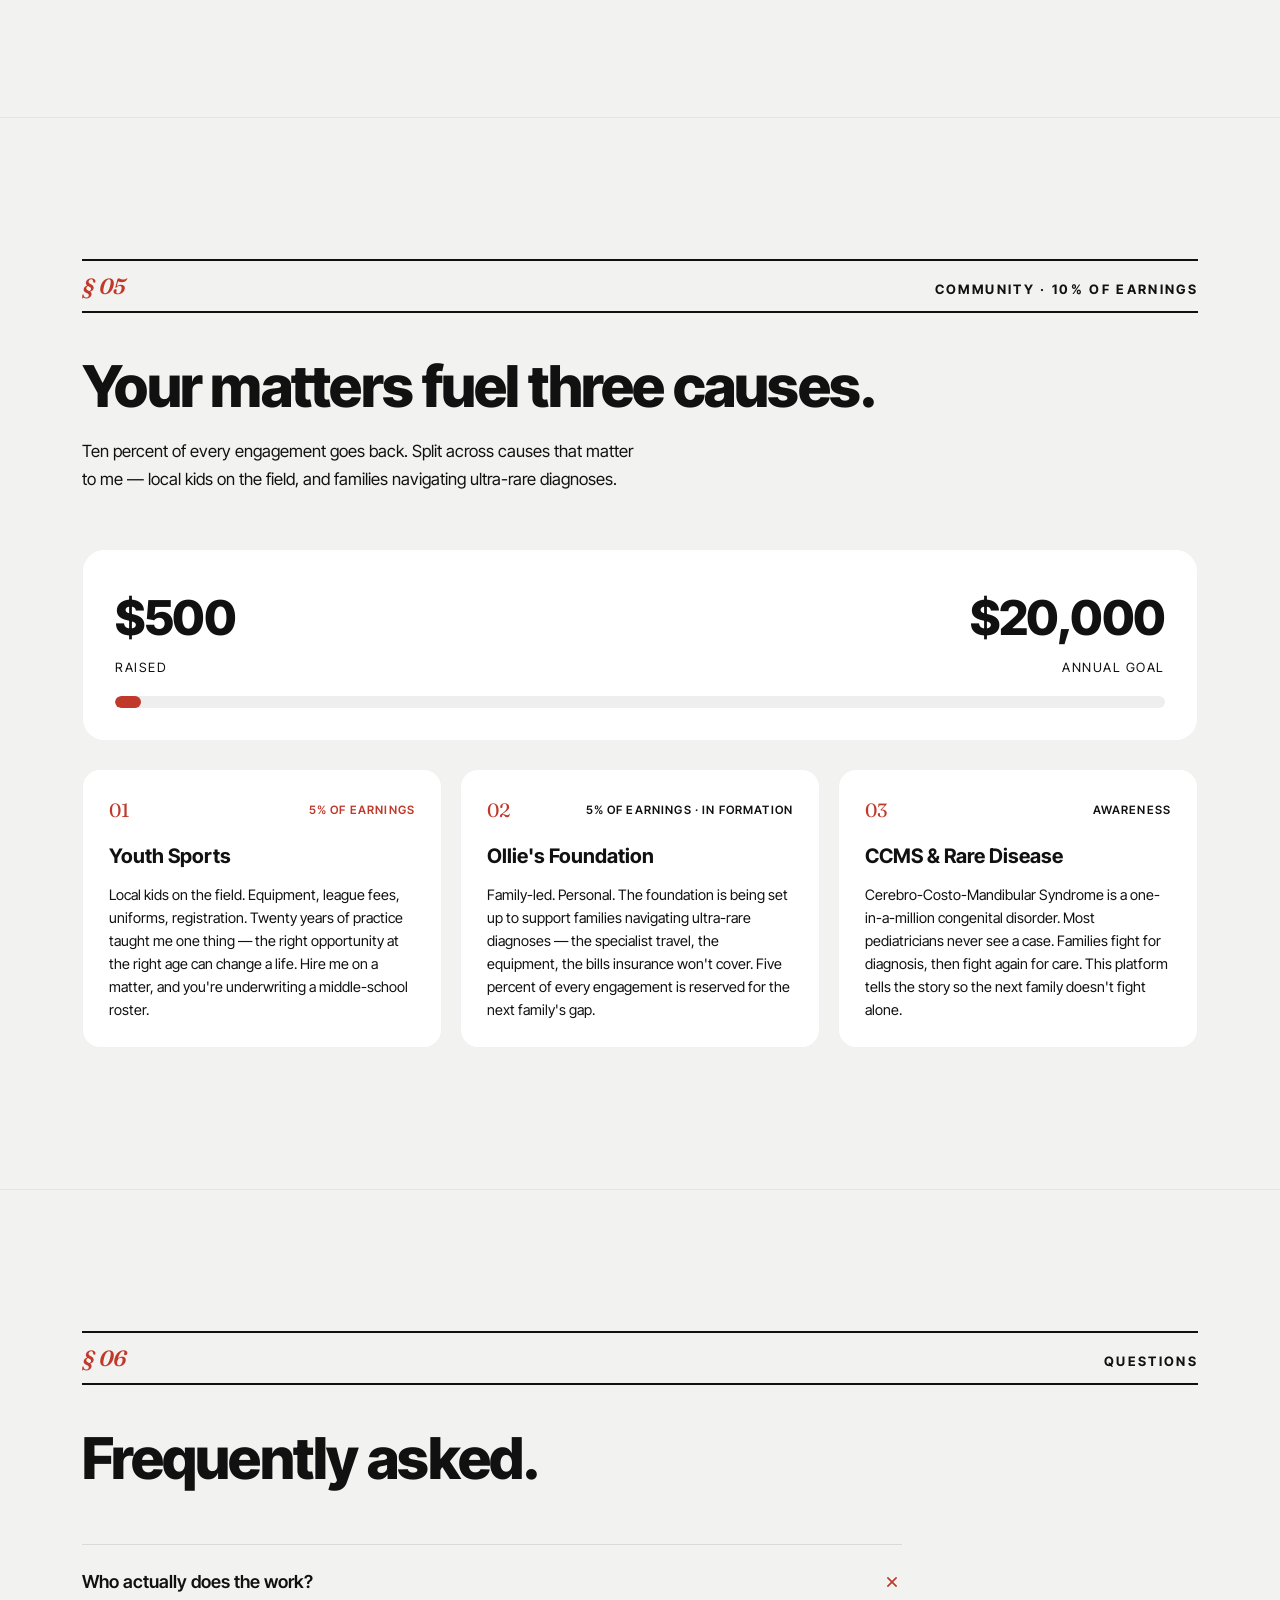
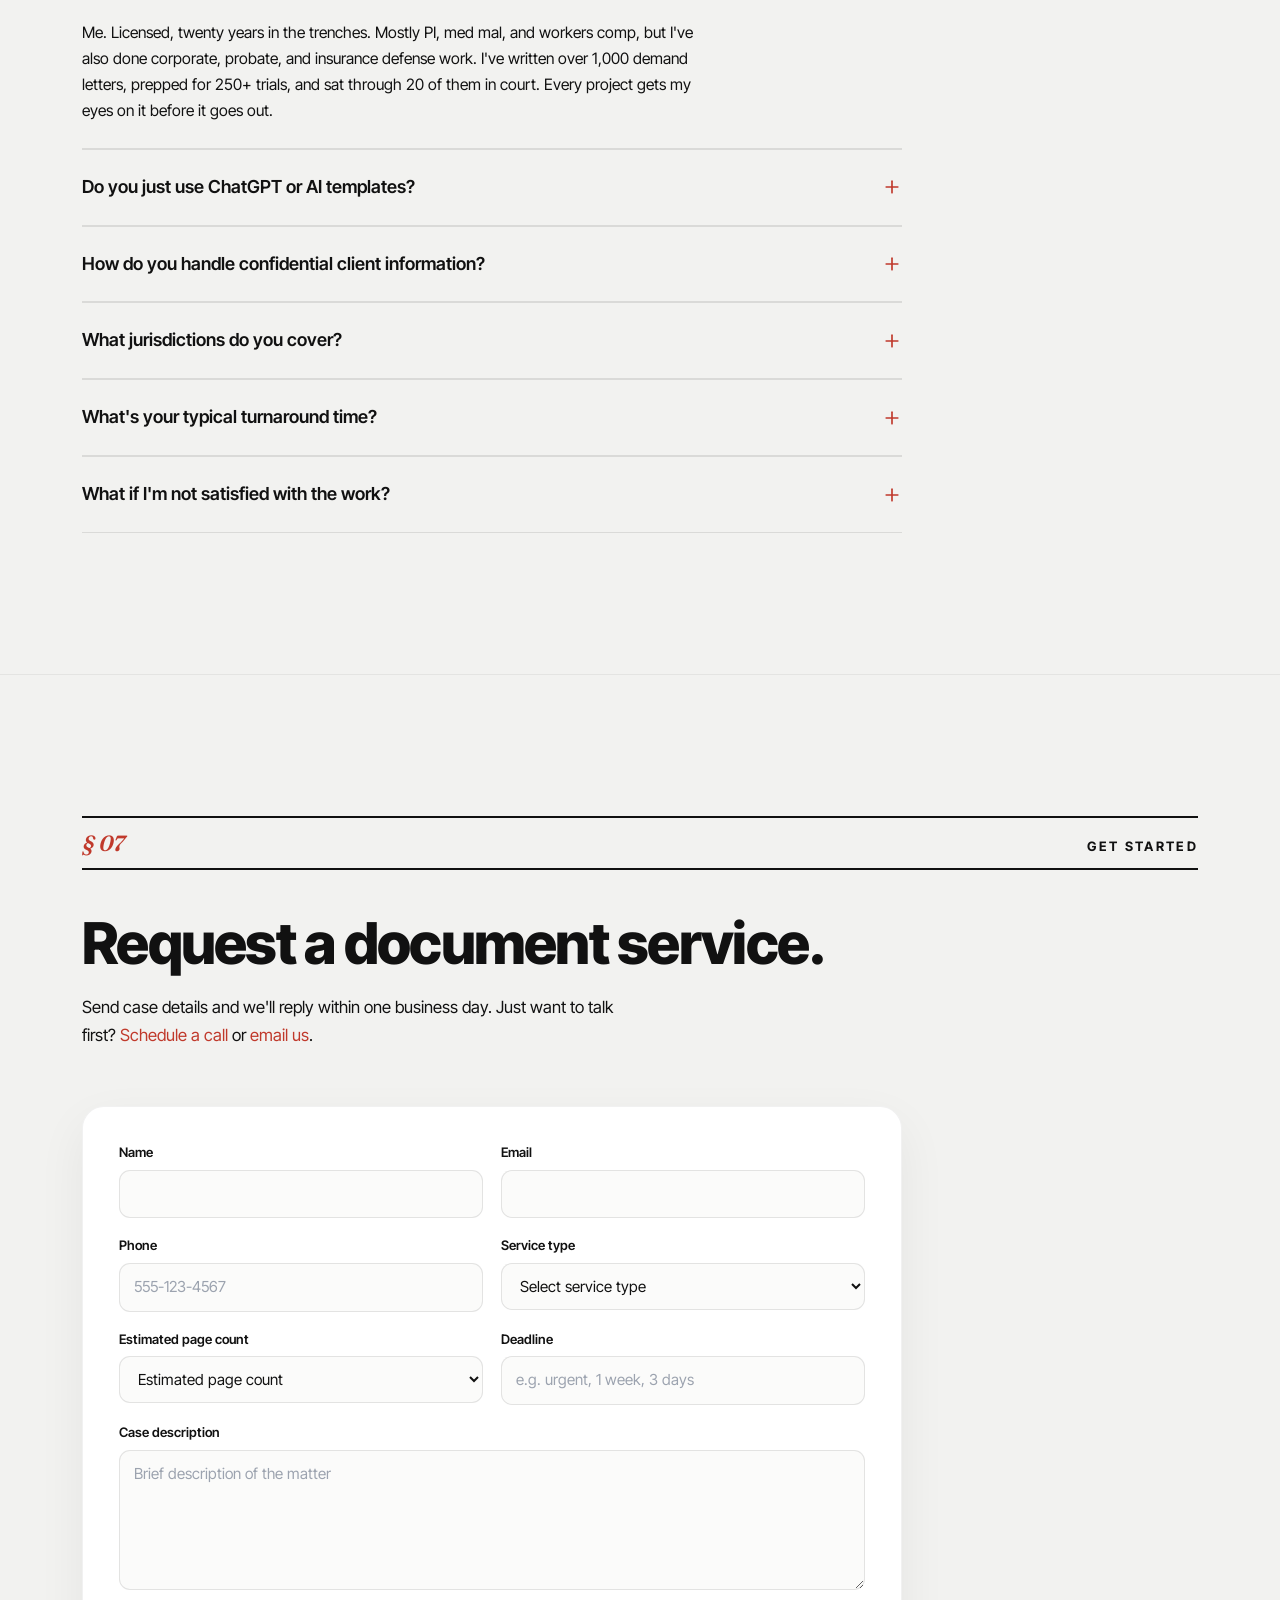
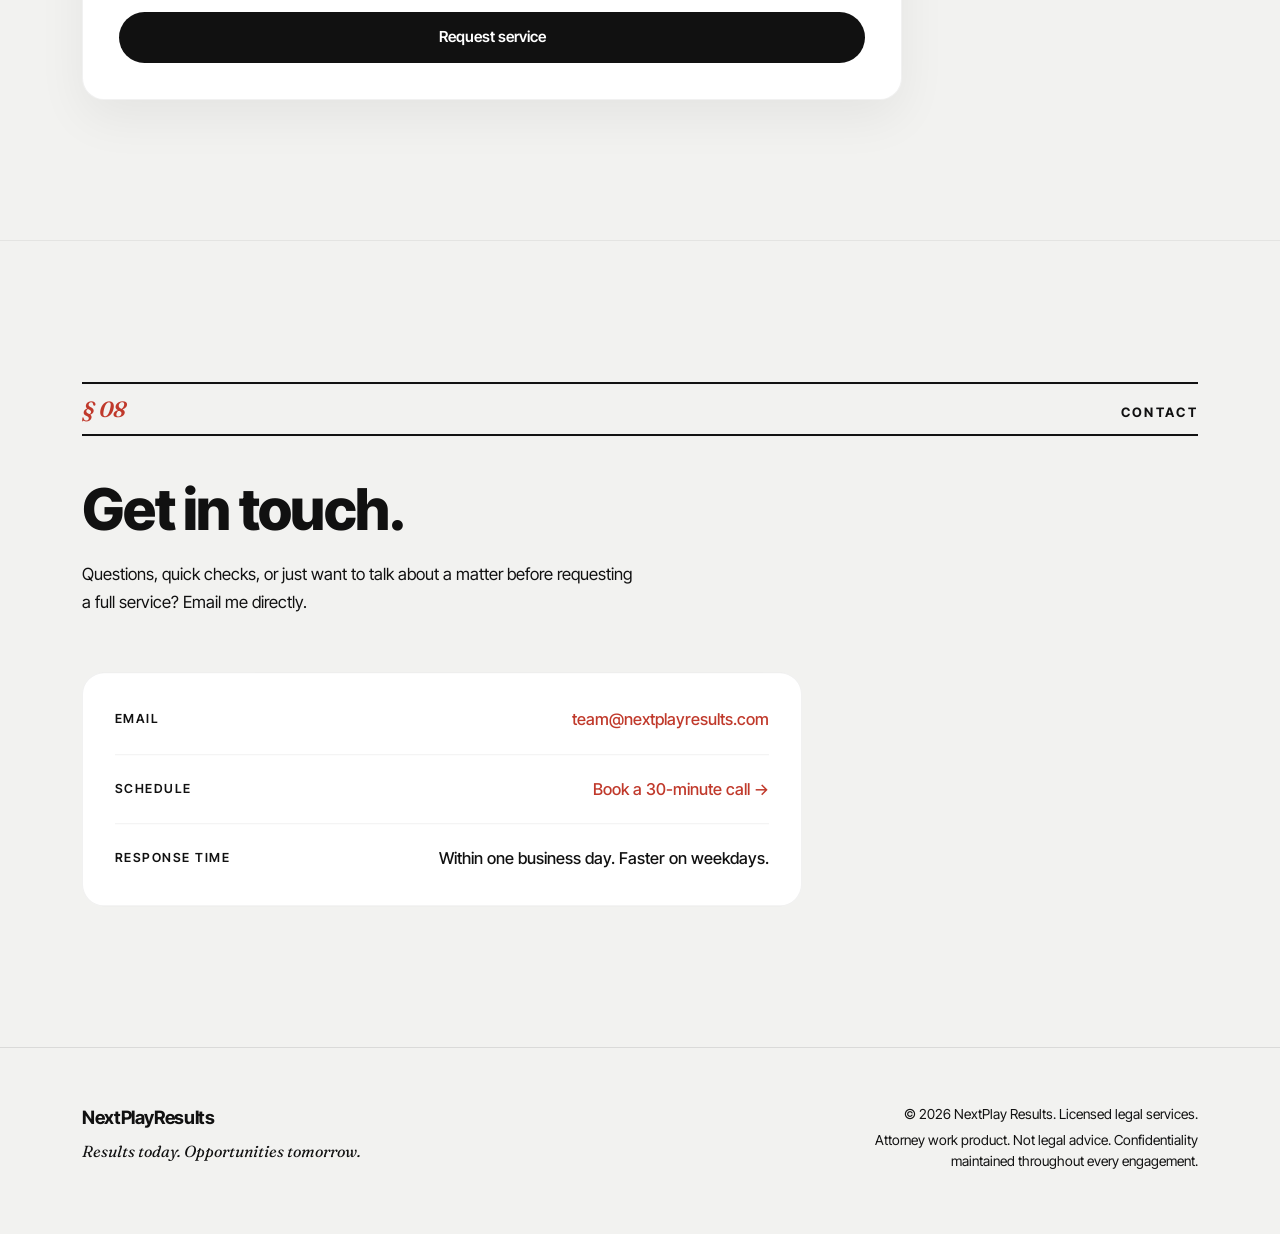
==== commit 936bd7d7: "Full responsive audit fixes - 100svh on pinned stages (real-mobile URL-bar safety) - tablet (821-102" ====
--- a/demo/index.html
+++ b/demo/index.html
@@ -5,8 +5,8 @@
     <link rel="icon" type="image/svg+xml" href="/demo/card-1.svg" />
     <meta name="viewport" content="width=device-width, initial-scale=1.0" />
     <title>NextPlay Results — Legal Support That Gets It Done</title>
-    <script type="module" crossorigin src="/demo/assets/index-B669YBUv.js"></script>
-    <link rel="stylesheet" crossorigin href="/demo/assets/index-CF0lNleH.css">
+    <script type="module" crossorigin src="/demo/assets/index-C6XEbrkp.js"></script>
+    <link rel="stylesheet" crossorigin href="/demo/assets/index-cwbw6Tt0.css">
   </head>
   <body>
     <div id="root"></div>
--- a/demo/assets/index-cwbw6Tt0.css
+++ b/demo/assets/index-cwbw6Tt0.css
@@ -0,0 +1 @@
+@import "https://fonts.googleapis.com/css2?family=Inter+Tight:wght@300;400;500;600;700;800;900&family=Fraunces:ital,opsz,wght@0,9..144,500;0,9..144,600;1,9..144,500&display=swap";*,:before,:after,::backdrop{--tw-border-spacing-x:0;--tw-border-spacing-y:0;--tw-translate-x:0;--tw-translate-y:0;--tw-rotate:0;--tw-skew-x:0;--tw-skew-y:0;--tw-scale-x:1;--tw-scale-y:1;--tw-pan-x: ;--tw-pan-y: ;--tw-pinch-zoom: ;--tw-scroll-snap-strictness:proximity;--tw-gradient-from-position: ;--tw-gradient-via-position: ;--tw-gradient-to-position: ;--tw-ordinal: ;--tw-slashed-zero: ;--tw-numeric-figure: ;--tw-numeric-spacing: ;--tw-numeric-fraction: ;--tw-ring-inset: ;--tw-ring-offset-width:0px;--tw-ring-offset-color:#fff;--tw-ring-color:#3b82f680;--tw-ring-offset-shadow:0 0 #0000;--tw-ring-shadow:0 0 #0000;--tw-shadow:0 0 #0000;--tw-shadow-colored:0 0 #0000;--tw-blur: ;--tw-brightness: ;--tw-contrast: ;--tw-grayscale: ;--tw-hue-rotate: ;--tw-invert: ;--tw-saturate: ;--tw-sepia: ;--tw-drop-shadow: ;--tw-backdrop-blur: ;--tw-backdrop-brightness: ;--tw-backdrop-contrast: ;--tw-backdrop-grayscale: ;--tw-backdrop-hue-rotate: ;--tw-backdrop-invert: ;--tw-backdrop-opacity: ;--tw-backdrop-saturate: ;--tw-backdrop-sepia: ;--tw-contain-size: ;--tw-contain-layout: ;--tw-contain-paint: ;--tw-contain-style: }*,:before,:after{box-sizing:border-box;border:0 solid #e5e7eb}:before,:after{--tw-content:""}html,:host{-webkit-text-size-adjust:100%;tab-size:4;font-feature-settings:normal;font-variation-settings:normal;-webkit-tap-highlight-color:transparent;font-family:Inter Tight,sans-serif;line-height:1.5}body{line-height:inherit;margin:0}hr{height:0;color:inherit;border-top-width:1px}abbr:where([title]){-webkit-text-decoration:underline dotted;text-decoration:underline dotted}h1,h2,h3,h4,h5,h6{font-size:inherit;font-weight:inherit}a{color:inherit;-webkit-text-decoration:inherit;text-decoration:inherit}b,strong{font-weight:bolder}code,kbd,samp,pre{font-feature-settings:normal;font-variation-settings:normal;font-family:ui-monospace,SFMono-Regular,Menlo,Monaco,Consolas,Liberation Mono,Courier New,monospace;font-size:1em}small{font-size:80%}sub,sup{vertical-align:baseline;font-size:75%;line-height:0;position:relative}sub{bottom:-.25em}sup{top:-.5em}table{text-indent:0;border-color:inherit;border-collapse:collapse}button,input,optgroup,select,textarea{font-feature-settings:inherit;font-variation-settings:inherit;font-family:inherit;font-size:100%;font-weight:inherit;line-height:inherit;letter-spacing:inherit;color:inherit;margin:0;padding:0}button,select{text-transform:none}button,input:where([type=button]),input:where([type=reset]),input:where([type=submit]){-webkit-appearance:button;background-color:#0000;background-image:none}:-moz-focusring{outline:auto}:-moz-ui-invalid{box-shadow:none}progress{vertical-align:baseline}::-webkit-inner-spin-button{height:auto}::-webkit-outer-spin-button{height:auto}[type=search]{-webkit-appearance:textfield;outline-offset:-2px}::-webkit-search-decoration{-webkit-appearance:none}::-webkit-file-upload-button{-webkit-appearance:button;font:inherit}summary{display:list-item}blockquote,dl,dd,h1,h2,h3,h4,h5,h6,hr,figure,p,pre{margin:0}fieldset{margin:0;padding:0}legend{padding:0}ol,ul,menu{margin:0;padding:0;list-style:none}dialog{padding:0}textarea{resize:vertical}input::-moz-placeholder{opacity:1;color:#9ca3af}textarea::-moz-placeholder{opacity:1;color:#9ca3af}input::placeholder,textarea::placeholder{opacity:1;color:#9ca3af}button,[role=button]{cursor:pointer}:disabled{cursor:default}img,svg,video,canvas,audio,iframe,embed,object{vertical-align:middle;display:block}img,video{max-width:100%;height:auto}[hidden]:where(:not([hidden=until-found])){display:none}.container{width:100%}@media (width>=640px){.container{max-width:640px}}@media (width>=768px){.container{max-width:768px}}@media (width>=1024px){.container{max-width:1024px}}@media (width>=1280px){.container{max-width:1280px}}@media (width>=1536px){.container{max-width:1536px}}.absolute{position:absolute}.relative{position:relative}.inline-block{display:inline-block}.flex{display:flex}.grid{display:grid}.hidden{display:none}.resize{resize:both}.outline{outline-style:solid}.transition{transition-property:color,background-color,border-color,text-decoration-color,fill,stroke,opacity,box-shadow,transform,filter,-webkit-backdrop-filter,backdrop-filter;transition-duration:.15s;transition-timing-function:cubic-bezier(.4,0,.2,1)}:root{--bg:#f2f2f0;--surface:#fff;--ink:#111;--muted:#111;--faint:#111;--hairline:#1111111a;--hairline-soft:#1111110f;--accent:#c0392b;--accent-ink:#9c2c20;--maxw:1180px;--pad:32px}*{box-sizing:border-box}html,body,#root{background:var(--bg);color:var(--ink);-webkit-font-smoothing:antialiased;text-rendering:optimizelegibility;margin:0;padding:0;font-family:Inter Tight,sans-serif}html{scroll-behavior:smooth}a{color:inherit}button{font-family:inherit}.container{max-width:var(--maxw);padding-left:var(--pad);padding-right:var(--pad);margin:0 auto}.eyebrow{border-top:2px solid var(--ink);border-bottom:2px solid var(--ink);letter-spacing:.18em;text-transform:uppercase;width:100%;color:var(--ink);justify-content:space-between;align-items:baseline;gap:16px;margin-bottom:44px;padding:14px 0;font-size:.8125rem;font-weight:700;line-height:1;display:flex}.eyebrow-num{letter-spacing:-.01em;color:var(--accent);text-transform:none;font-family:Fraunces,Georgia,serif;font-size:1.375rem;font-style:italic;font-weight:600;line-height:1}.hero .eyebrow{border:none;margin-bottom:26px;padding:0;display:block}.section-title{letter-spacing:-.03em;margin:0;font-size:clamp(2.2rem,4.6vw,3.6rem);font-weight:800;line-height:1.02}.section-lede{max-width:56ch;color:var(--muted);margin:22px 0 0;font-size:1.05rem;line-height:1.65}.section-header{margin-bottom:56px}.accent{color:var(--accent)}.serif{font-family:Fraunces,Georgia,serif;font-style:italic;font-weight:500}section{position:relative}.band{padding:clamp(80px,11vw,150px) 0}.band+.band{border-top:1px solid var(--hairline-soft)}.btn{cursor:pointer;border:1.5px solid #0000;border-radius:9999px;align-items:center;gap:9px;padding:13px 26px;font-size:.95rem;font-weight:600;transition:background .18s,color .18s,border-color .18s,transform .12s;display:inline-flex}.btn:active{transform:translateY(1px)}.btn-primary{background:var(--ink);color:#fff}.btn-primary:hover{background:#2c2c2c}.btn-ghost{color:var(--ink);border-color:var(--hairline);background:0 0}.btn-ghost:hover{background:#1111110f}.btn-text{color:var(--accent);cursor:pointer;background:0 0;border:none;padding:0;font-weight:600}.btn-text:hover{color:var(--accent-ink)}.nav{z-index:60;transition:background .3s,box-shadow .3s,-webkit-backdrop-filter .3s,backdrop-filter .3s;position:fixed;top:0;left:0;right:0}.nav--scrolled{-webkit-backdrop-filter:saturate(160%)blur(14px);backdrop-filter:saturate(160%)blur(14px);box-shadow:0 1px 0 var(--hairline-soft);background:#f2f2f0cc}.nav-inner{max-width:var(--maxw);padding:16px var(--pad);justify-content:space-between;align-items:center;margin:0 auto;display:flex}.wordmark{letter-spacing:-.02em;cursor:pointer;background:0 0;border:none;align-items:baseline;gap:2px;font-size:1.15rem;font-weight:700;text-decoration:none;display:inline-flex}.wordmark-sep{color:var(--accent);padding:0 3px}.nav-links{align-items:center;gap:2px;display:flex}.nav-link{cursor:pointer;color:var(--ink);background:0 0;border:none;border-radius:8px;padding:8px 13px;font-size:.9rem;font-weight:500;transition:background .15s}.nav-link:hover{background:#1111110f}.nav-cta{background:var(--ink);color:#fff;cursor:pointer;border:none;border-radius:9999px;align-items:center;gap:8px;margin-left:8px;padding:9px 16px;display:inline-flex}.nav-cta:hover{background:#2c2c2c}.nav-dot{background:var(--accent);border-radius:999px;width:6px;height:6px}@media (width<=880px){.nav-links{display:none}}.hero{padding-top:150px;padding-bottom:90px;overflow:hidden}.hero-title{letter-spacing:-.04em;max-width:14ch;margin:0;font-size:clamp(2.8rem,7vw,5.4rem);font-weight:800;line-height:.98}.hero-lede{max-width:60ch;color:var(--muted);margin:28px 0 0;font-size:1.06rem;line-height:1.66}.hero-actions{flex-wrap:wrap;gap:14px;margin-top:32px;display:flex}.trust-strip{flex-wrap:wrap;gap:12px 26px;margin:44px 0 0;padding:0;list-style:none;display:flex}.trust-strip li{color:var(--faint);align-items:center;gap:8px;font-size:.82rem;font-weight:500;display:inline-flex}.trust-strip svg{color:var(--accent)}.scroll-hint{letter-spacing:.18em;text-transform:uppercase;color:var(--faint);flex-direction:column;align-items:center;gap:8px;margin-top:70px;font-size:.75rem;display:flex}.spread{height:200vh;position:relative}.spread-stage{align-items:center;height:100svh;display:flex;position:sticky;top:0;overflow:hidden}.spread-deck{height:230px;margin-top:56px;position:relative}.spread-card{aspect-ratio:1;background:#fff;border-radius:22px;width:clamp(150px,16vw,200px);position:absolute;top:0;left:50%;overflow:hidden;box-shadow:0 26px 64px #0000002e}.spread-card img{-o-object-fit:cover;object-fit:cover;width:100%;height:100%;display:block}.journey{position:relative}.journey-stage{align-items:center;height:100svh;display:flex;position:sticky;top:0;overflow:hidden}.journey-progress{z-index:30;height:3px;position:absolute;top:0;left:0;right:0}.journey-progress-fill{background:var(--accent);transform-origin:0;height:100%}.journey-dots{z-index:30;flex-direction:column;gap:12px;display:flex;position:absolute;top:50%;right:28px;transform:translateY(-50%)}.journey-dot{cursor:pointer;background:0 0;border:1.5px solid #1116;border-radius:999px;width:9px;height:9px;padding:0;transition:background .25s,transform .25s}.journey-dot.active{background:var(--ink);transform:scale(1.25)}@media (width<=720px){.journey-dots{display:none}}.stage-inner{width:100%;max-width:var(--maxw);padding:0 var(--pad);margin:0 auto;position:relative}.stage-card{aspect-ratio:1;background:#fff;border-radius:28px;width:clamp(220px,26vw,340px);position:absolute;top:50%;left:50%;overflow:hidden;box-shadow:0 40px 90px #00000038}.stage-card img{-o-object-fit:cover;object-fit:cover;width:100%;height:100%;display:block}.stage-panel{max-width:540px;position:relative}.stage-eyebrow{letter-spacing:.2em;text-transform:uppercase;color:var(--faint);align-items:center;gap:10px;margin-bottom:18px;font-size:11px;font-weight:700;display:inline-flex}.stage-eyebrow .num{color:var(--accent);font-family:Fraunces,Georgia,serif;font-size:1.4rem}.stage-title{letter-spacing:-.035em;color:var(--ink);margin:0 0 18px;font-size:clamp(2.5rem,5.2vw,3.9rem);font-weight:800;line-height:1}.stage-desc{color:var(--ink);margin:0 0 22px;font-size:1.05rem;line-height:1.62}.stage-points{margin:0 0 26px;padding:0;list-style:none}.stage-points li{border-top:1px solid #1111111a;gap:10px;padding:7px 0;font-size:.92rem;line-height:1.5;display:flex}.stage-points li:first-child{border-top:none}.stage-points .bullet{color:var(--accent);font-weight:700}.stage-actions{flex-wrap:wrap;gap:12px;display:flex}@media (width<=1024px){.spread-deck{height:412px;margin-top:24px}.spread-card{width:128px}}.band-tight{padding-top:clamp(40px,9vw,70px);padding-bottom:6px}.journey-m .journey-stage{align-items:stretch}.m-stage-inner{text-align:left;flex-direction:column;justify-content:center;align-items:center;gap:14px;padding:60px 22px 28px;position:absolute;inset:0}.m-stage-card{aspect-ratio:1;background:#fff;border-radius:22px;flex:none;width:clamp(140px,40vw,176px);overflow:hidden;box-shadow:0 24px 54px #0003}.m-stage-card img{-o-object-fit:cover;object-fit:cover;width:100%;height:100%;display:block}.m-stage-panel{width:100%;max-width:460px}.m-stage-panel .stage-eyebrow{margin-bottom:8px}.m-stage-panel .stage-eyebrow .num{font-size:1.2rem}.m-stage-panel .stage-title{margin-bottom:10px;font-size:clamp(1.7rem,7.4vw,2.3rem)}.m-stage-panel .stage-desc{margin-bottom:12px;font-size:.88rem;line-height:1.46}.m-stage-panel .stage-points{margin-bottom:14px}.m-stage-panel .stage-points li{padding:4.5px 0;font-size:.8rem;line-height:1.42}.m-stage-panel .stage-actions{gap:10px}.m-stage-panel .stage-actions .btn{flex:auto;justify-content:center;padding:11px 16px}@media (width<=620px){:root{--pad:20px}.hero{padding-top:116px;padding-bottom:56px}.hero-actions .btn,.stage-actions .btn{flex:auto;justify-content:center}.footer-grid{flex-direction:column}.footer-text{text-align:left}.contact-row{flex-direction:column;align-items:flex-start;gap:6px}.stats-row{gap:14px 36px}.modal-card{max-height:88vh}}.stats-row{flex-wrap:wrap;align-items:flex-end;gap:18px 56px;margin:0;display:flex}.stat{flex-direction:column;display:flex}.stat-number{letter-spacing:-.04em;font-size:clamp(3rem,8vw,6rem);font-weight:800;line-height:.92}.stat-number .plus{color:var(--accent)}.stat-label{color:var(--muted);max-width:18ch;margin-top:10px;font-size:1rem}.stat-coda{color:var(--accent);align-self:flex-end;font-family:Fraunces,Georgia,serif;font-size:clamp(2.2rem,5vw,3.4rem);font-style:italic;font-weight:500}.tags{flex-wrap:wrap;gap:10px;margin:52px 0 0;padding:0;list-style:none;display:flex}.tag{color:var(--ink);border:1px solid var(--hairline);background:#ffffff80;border-radius:9999px;padding:8px 15px;font-size:.85rem;font-weight:500}.pricing-grid{grid-template-columns:1.3fr 1fr;align-items:start;gap:20px;display:grid}#pricing{padding-bottom:clamp(48px,6vw,80px)}@media (width<=760px){.pricing-grid{grid-template-columns:1fr}}.price-card{background:var(--surface);border:1px solid var(--hairline-soft);border-radius:22px;padding:32px;box-shadow:0 14px 44px #0000000d}.price-card-title{margin:0 0 20px;font-size:1.3rem;font-weight:700}.price-row{border-top:1px solid var(--hairline-soft);justify-content:space-between;align-items:baseline;gap:16px;padding:13px 0;display:flex}.price-row:first-of-type{border-top:none}.price-amt{letter-spacing:-.02em;font-size:1.5rem;font-weight:800}.price-scope{text-align:right}.price-row--addon .price-amt{color:var(--muted);font-size:1.1rem}.price-scope{color:var(--muted);font-size:.92rem}.pricing-notes{-moz-column-count:2;column-count:2;-moz-column-gap:52px;column-gap:52px;max-width:1040px;margin-top:32px}.pricing-notes p{color:var(--muted);-moz-column-break-inside:avoid;break-inside:avoid;margin:0 0 14px;font-size:.92rem;line-height:1.6}@media (width<=720px){.pricing-notes{-moz-column-count:1;column-count:1}}.pricing-notes strong{color:var(--ink)}.pricing-footnote{font-style:italic;color:var(--faint)!important;font-size:.82rem!important}.discretion{text-align:center}.discretion .eyebrow{text-align:left;justify-content:space-between!important}.pull-quote{letter-spacing:-.01em;max-width:24ch;margin:0 auto;font-family:Fraunces,Georgia,serif;font-size:clamp(1.8rem,4.4vw,3rem);font-weight:500;line-height:1.22}.discretion-coda{max-width:56ch;color:var(--muted);margin:32px auto 0;font-size:1rem;line-height:1.65}.impact-panel{background:var(--surface);border:1px solid var(--hairline-soft);border-radius:22px;margin-bottom:28px;padding:32px}.impact-numbers{justify-content:space-between;align-items:flex-end;margin-bottom:18px;display:flex}.impact-amount{letter-spacing:-.03em;font-size:clamp(2rem,5vw,3rem);font-weight:800;display:block}.impact-amount-label{color:var(--faint);text-transform:uppercase;letter-spacing:.12em;font-size:.8rem}.impact-goal{text-align:right;color:var(--muted)}.progress-track{background:#11111112;border-radius:9999px;height:12px;overflow:hidden}.progress-fill{background:var(--accent);border-radius:9999px;height:100%}.pillars{grid-template-columns:repeat(3,1fr);gap:18px;display:grid}@media (width<=820px){.pillars{grid-template-columns:1fr}}.pillar{background:var(--surface);border:1px solid var(--hairline-soft);border-radius:18px;padding:26px}.pillar-head{justify-content:space-between;align-items:center;margin-bottom:16px;display:flex}.pillar-index{color:var(--accent);font-family:Fraunces,Georgia,serif;font-size:1.2rem}.pillar-share{color:var(--accent);text-transform:uppercase;letter-spacing:.1em;font-size:.72rem;font-weight:600}.pillar-share--muted{color:var(--faint)}.pillar-title{margin:0 0 12px;font-size:1.25rem;font-weight:700}.pillar-copy{color:var(--muted);margin:0;font-size:.9rem;line-height:1.6}.faq-list{max-width:820px}.faq-item{border-top:1px solid var(--hairline)}.faq-item:last-child{border-bottom:1px solid var(--hairline)}.faq-q{cursor:pointer;text-align:left;width:100%;color:var(--ink);background:0 0;border:none;justify-content:space-between;align-items:center;gap:20px;padding:24px 0;font-size:1.12rem;font-weight:600;display:flex}.faq-icon{color:var(--accent);flex-shrink:0;transition:transform .25s}.faq-icon.open{transform:rotate(45deg)}.faq-a{color:var(--muted);max-width:70ch;margin:0;padding:0 0 24px;font-size:.98rem;line-height:1.66}.request-panel{background:var(--surface);border:1px solid var(--hairline-soft);border-radius:22px;max-width:820px;padding:36px;box-shadow:0 18px 50px #0000000f}.form-grid{grid-template-columns:1fr 1fr;gap:18px;display:grid}@media (width<=640px){.form-grid{grid-template-columns:1fr}}.field{flex-direction:column;gap:7px;display:flex}.field-wide{grid-column:1/-1}.field-label{color:var(--muted);font-size:.82rem;font-weight:600}.form-input{color:var(--ink);border:1px solid var(--hairline);background:#fbfbfa;border-radius:11px;padding:12px 14px;font-family:inherit;font-size:.95rem;transition:border-color .15s,box-shadow .15s}.form-input:focus{border-color:var(--accent);outline:none;box-shadow:0 0 0 3px #c0392b1f}textarea.form-input{resize:vertical}.btn-submit{grid-column:1/-1;justify-content:center;margin-top:4px}.contact-card{background:var(--surface);border:1px solid var(--hairline-soft);border-radius:22px;max-width:720px;padding:12px 32px}.contact-row{border-top:1px solid var(--hairline-soft);justify-content:space-between;align-items:center;gap:20px;padding:22px 0;display:flex}.contact-row:first-child{border-top:none}.contact-label{letter-spacing:.12em;text-transform:uppercase;color:var(--faint);font-size:.78rem;font-weight:600}.contact-value{font-size:1.02rem;font-weight:500}.contact-link{color:var(--accent);text-decoration:none}.contact-link:hover{text-decoration:underline}.footer{border-top:1px solid var(--hairline);padding:56px 0}.footer-grid{flex-wrap:wrap;justify-content:space-between;gap:24px;display:flex}.footer-tagline{color:var(--muted);margin:8px 0 0;font-family:Fraunces,Georgia,serif;font-style:italic}.footer-text{color:var(--muted);text-align:right;margin:0 0 6px;font-size:.86rem}.footer-muted{color:var(--faint);max-width:48ch}.modal-overlay{z-index:90;-webkit-backdrop-filter:blur(4px);backdrop-filter:blur(4px);background:#11111173;justify-content:center;align-items:center;padding:24px;display:flex;position:fixed;inset:0}.modal-card{background:var(--surface);border-radius:20px;flex-direction:column;width:100%;max-width:620px;max-height:84vh;display:flex;box-shadow:0 40px 100px #0000004d}.modal-head{border-bottom:1px solid var(--hairline-soft);justify-content:space-between;align-items:center;padding:24px 28px;display:flex}.sample-head{justify-content:space-between;align-items:center;gap:16px;padding:16px 28px 0;display:flex}.sample-label{letter-spacing:.14em;text-transform:uppercase;color:var(--accent);font-size:.72rem;font-weight:700}.sample-meta{color:var(--ink);font-size:.72rem}.modal-title{margin:0;font-size:1.2rem;font-weight:700}.modal-close{color:var(--faint);cursor:pointer;background:0 0;border:none;font-size:1.8rem;line-height:1}.modal-close:hover{color:var(--ink)}.modal-body{padding:24px 28px;overflow-y:auto}.modal-body .timeline-date{color:var(--accent);margin-top:16px;font-weight:700}.modal-body .timeline-entry{border-left:2px solid var(--hairline);margin-bottom:8px;padding-left:14px}.modal-body .timeline-flag{color:var(--accent-ink)}.modal-foot{border-top:1px solid var(--hairline-soft);justify-content:flex-end;gap:12px;padding:18px 28px;display:flex}.toast{background:var(--ink);color:#fff;z-index:100;border-radius:12px;align-items:center;gap:10px;padding:14px 22px;font-size:.9rem;font-weight:500;display:flex;position:fixed;bottom:28px;left:50%;transform:translate(-50%);box-shadow:0 18px 50px #00000040}.toast svg{color:#6ee7a8}
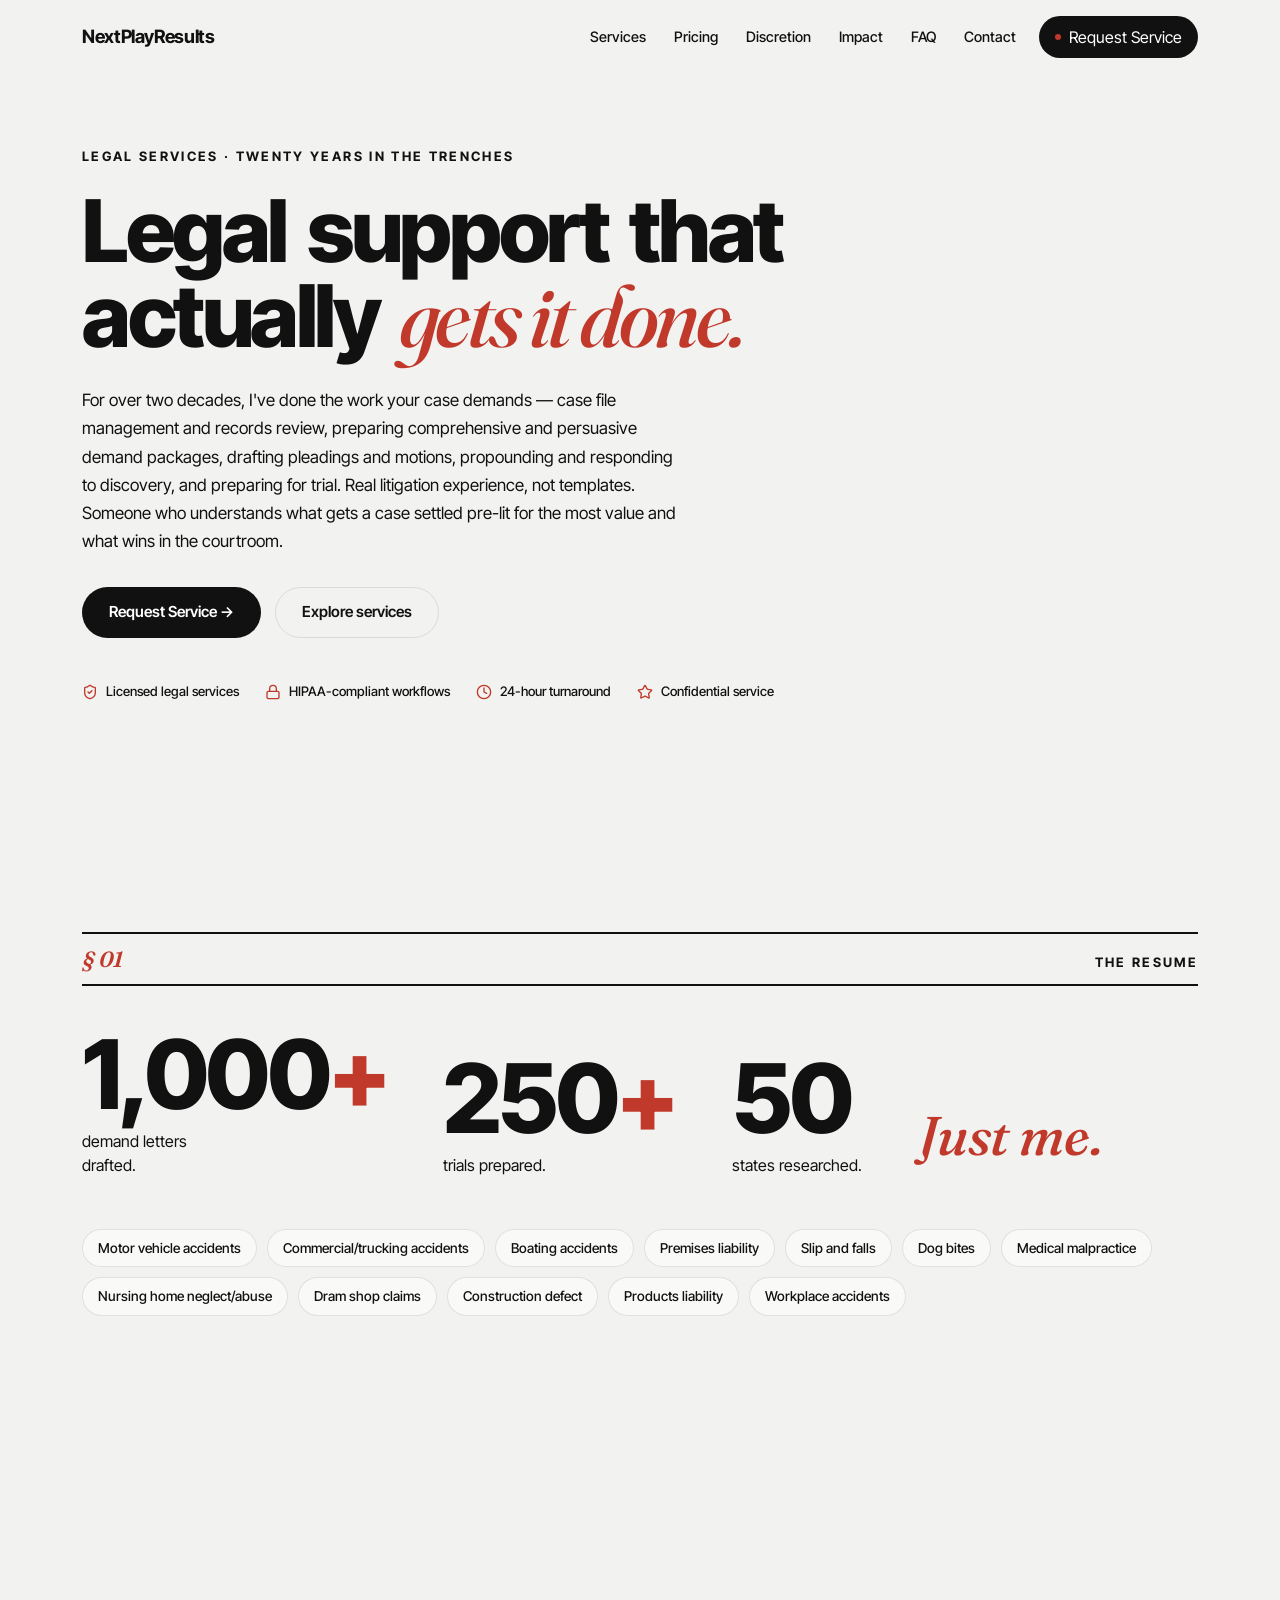
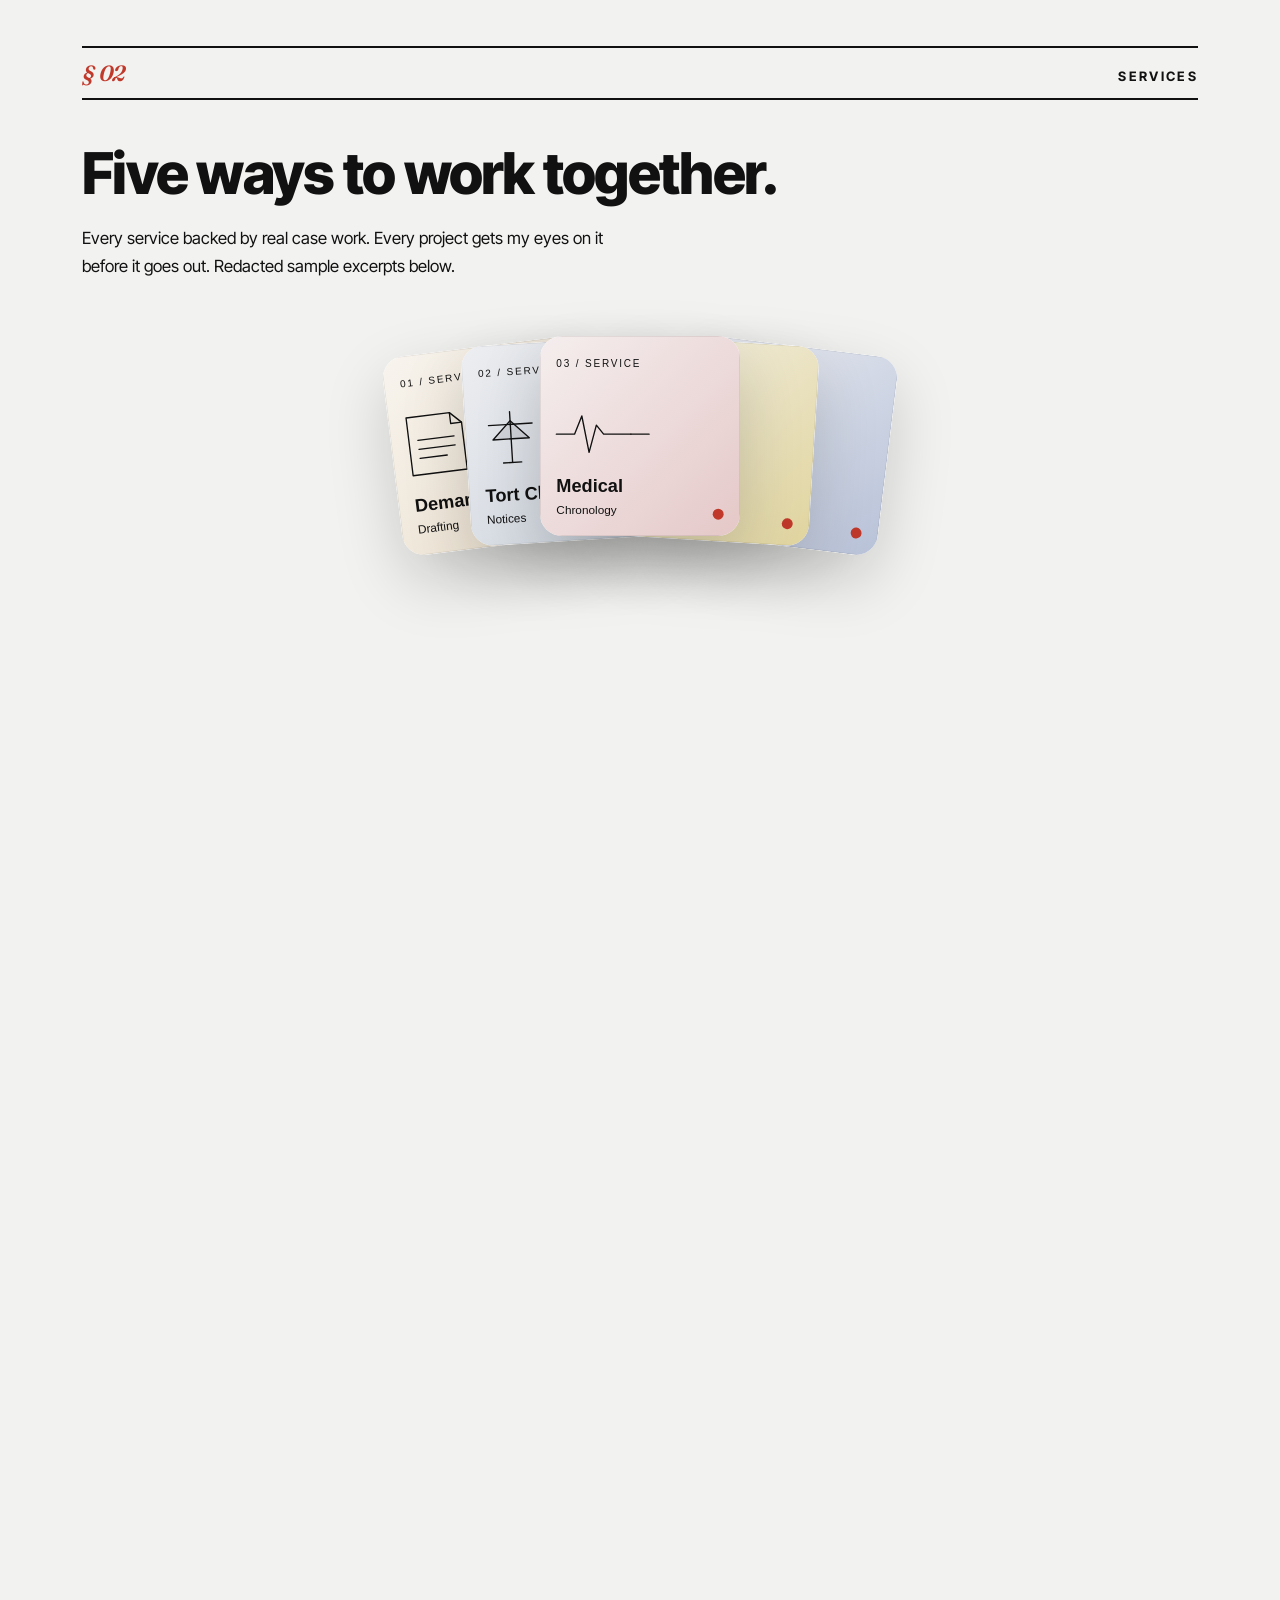
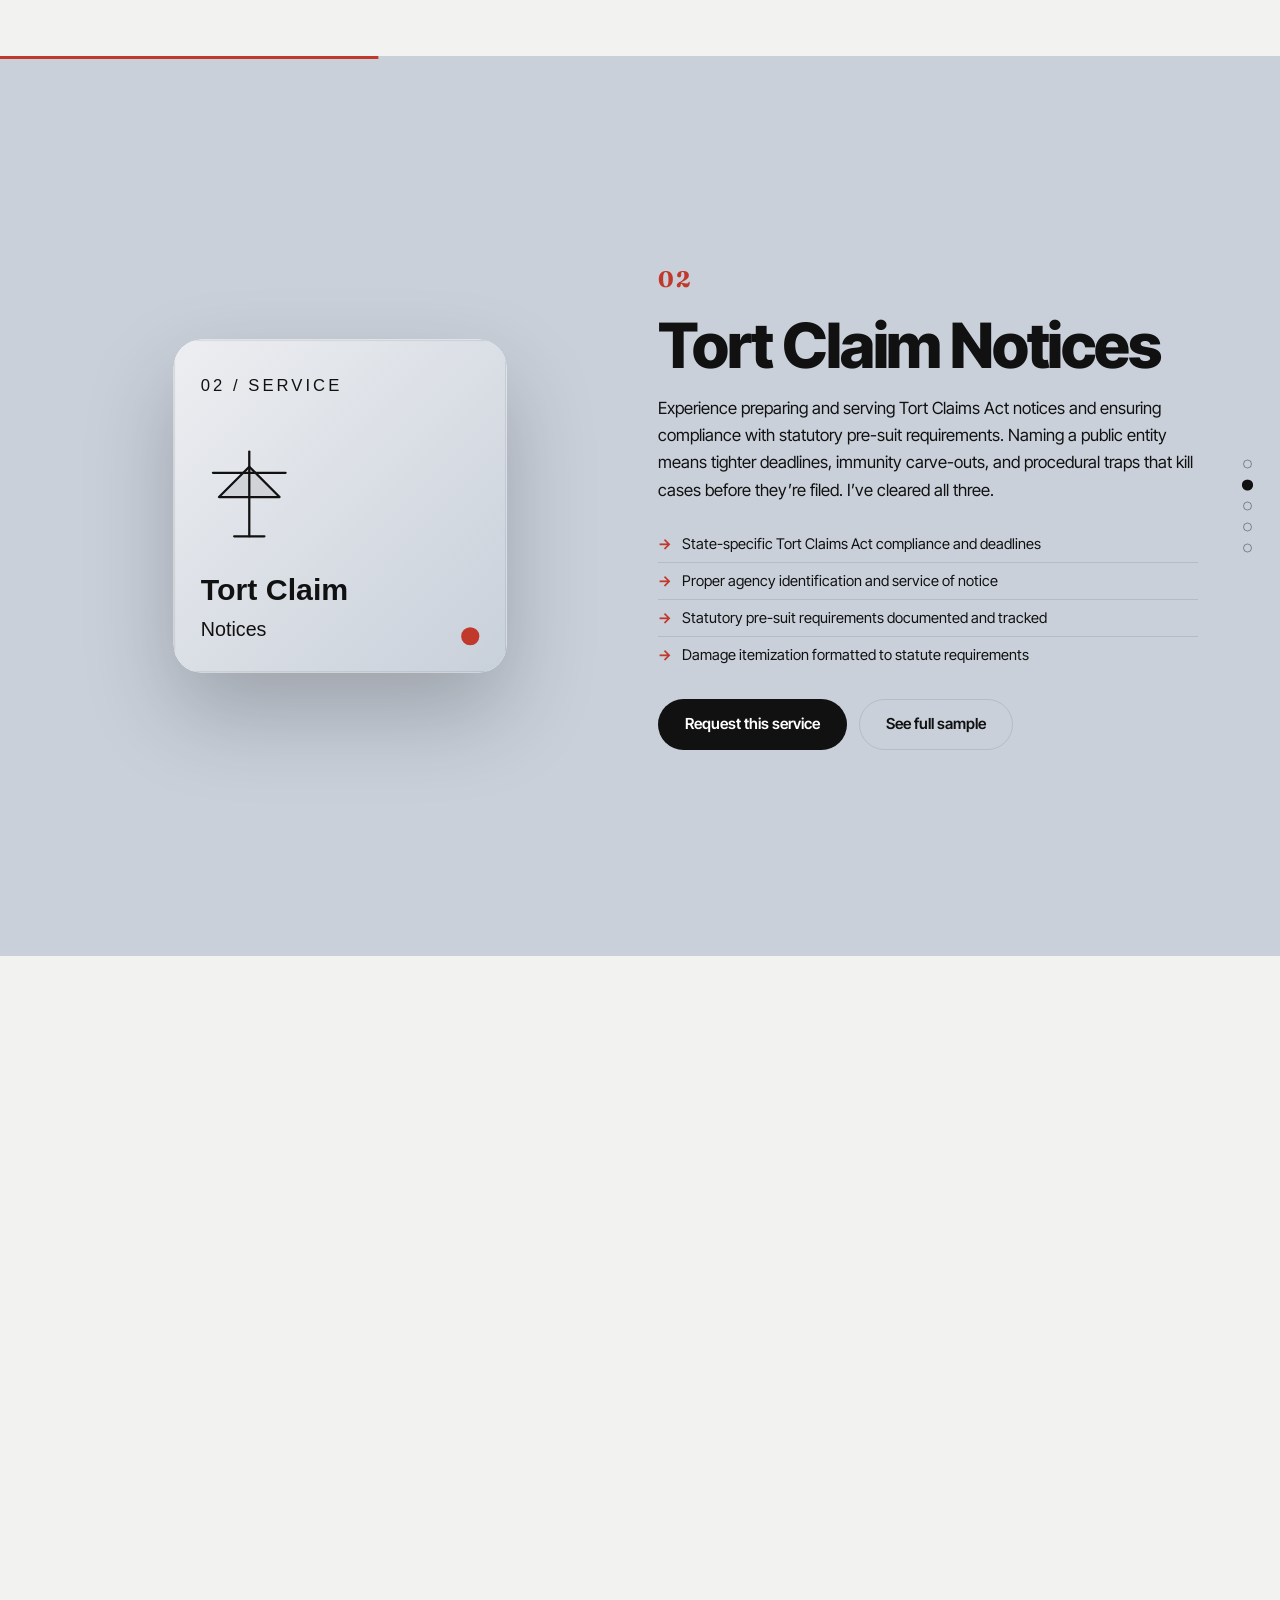
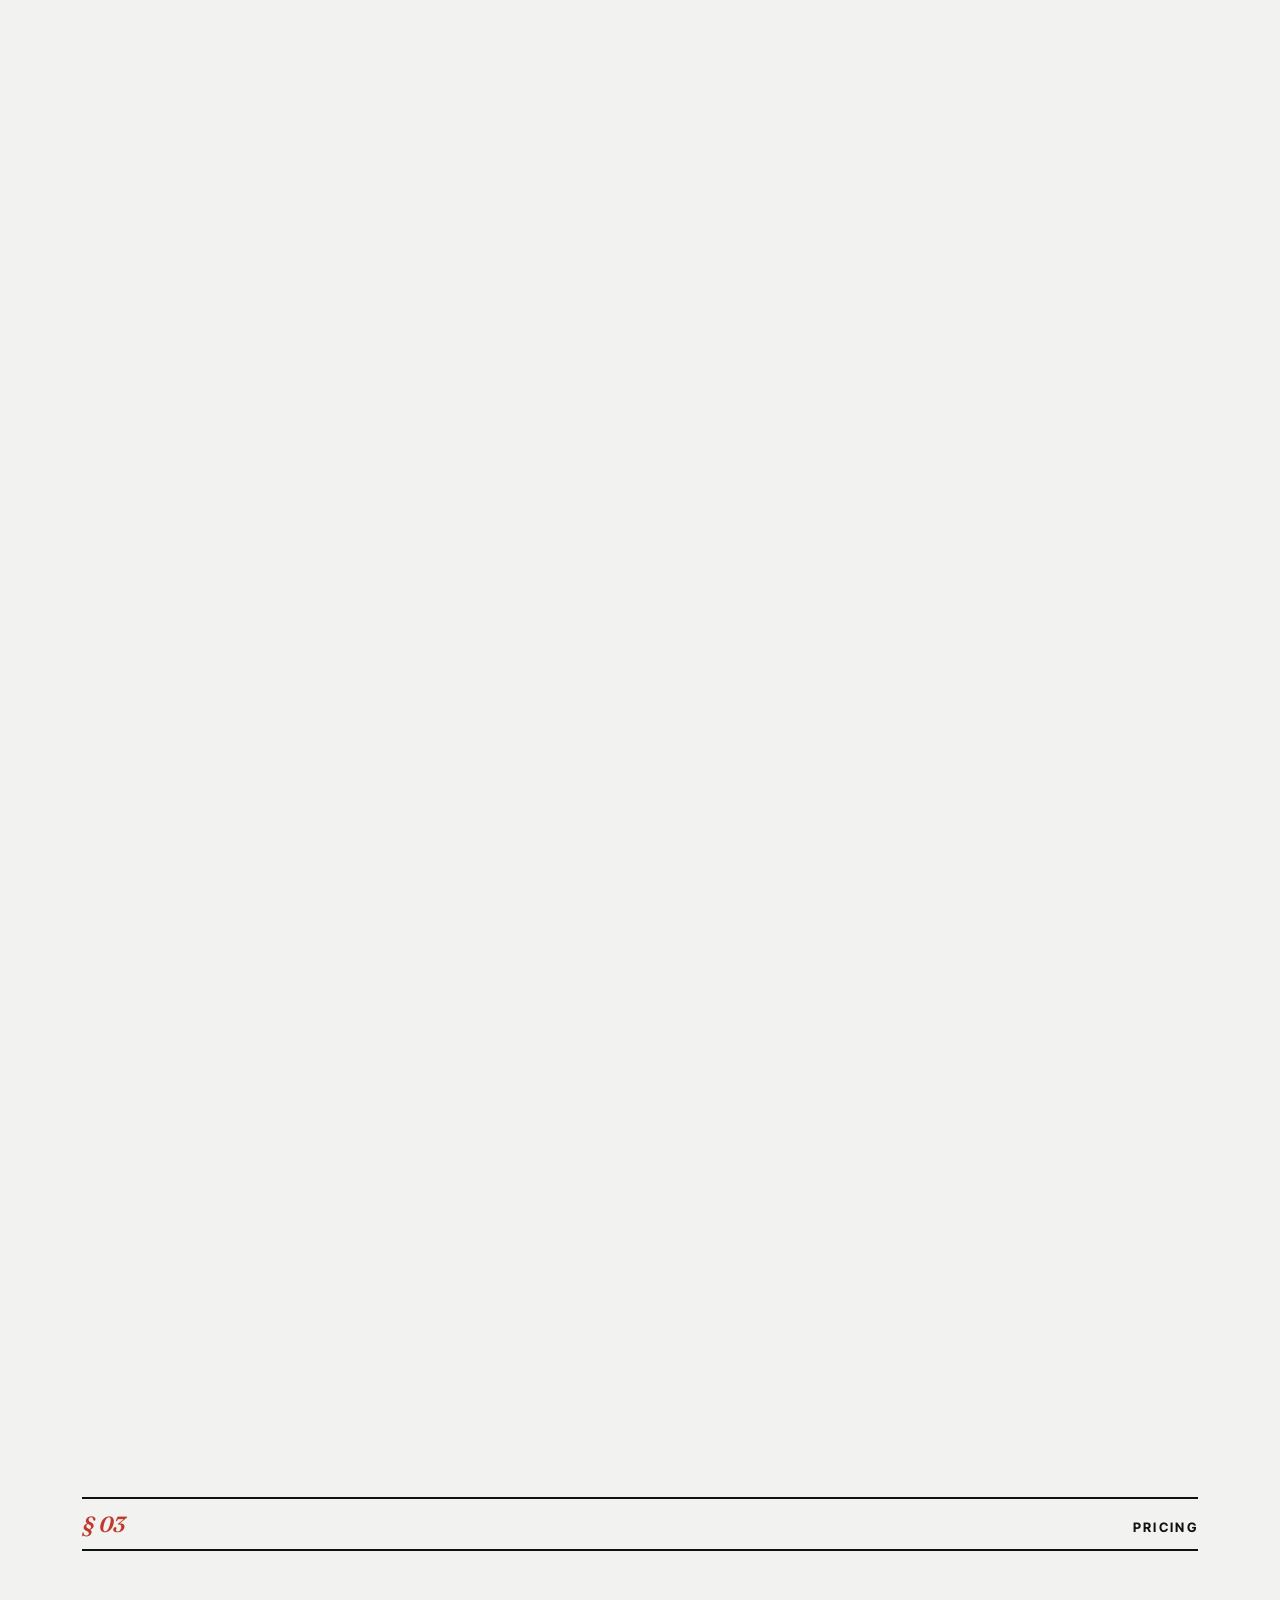
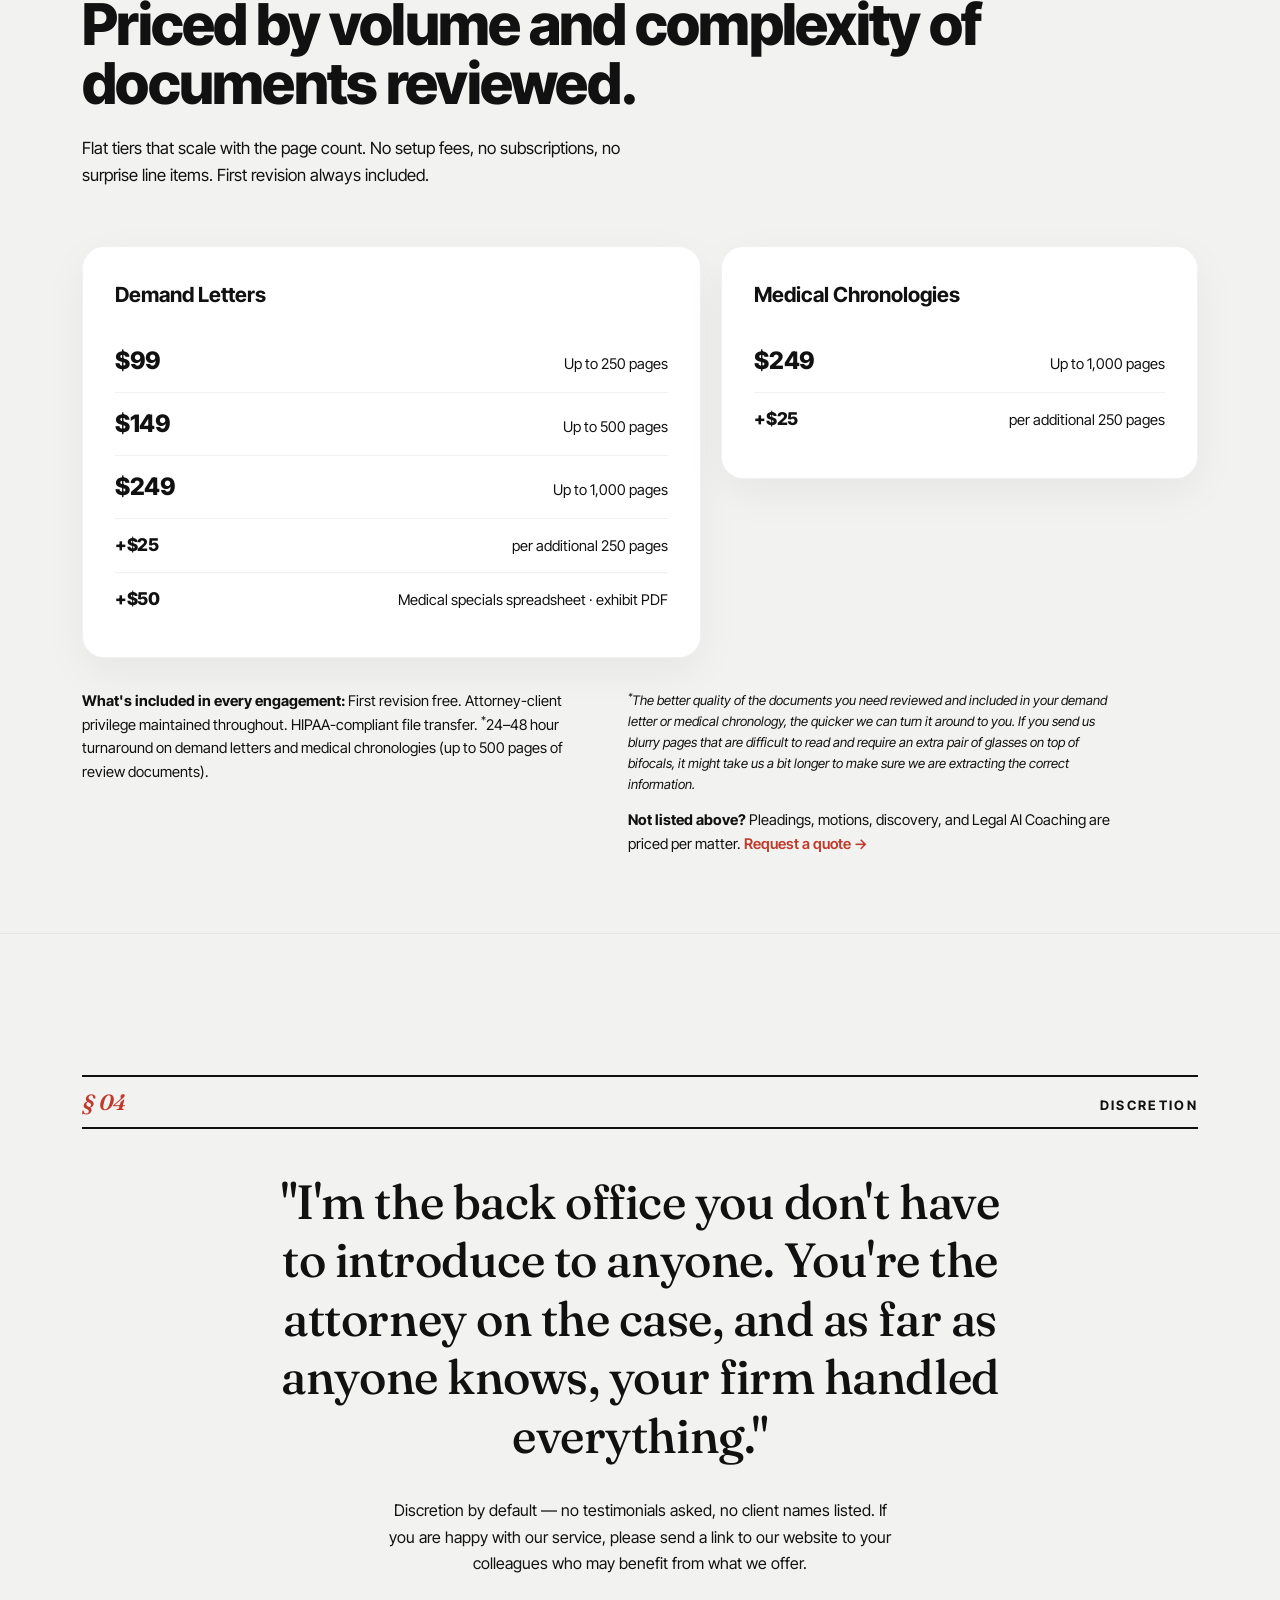
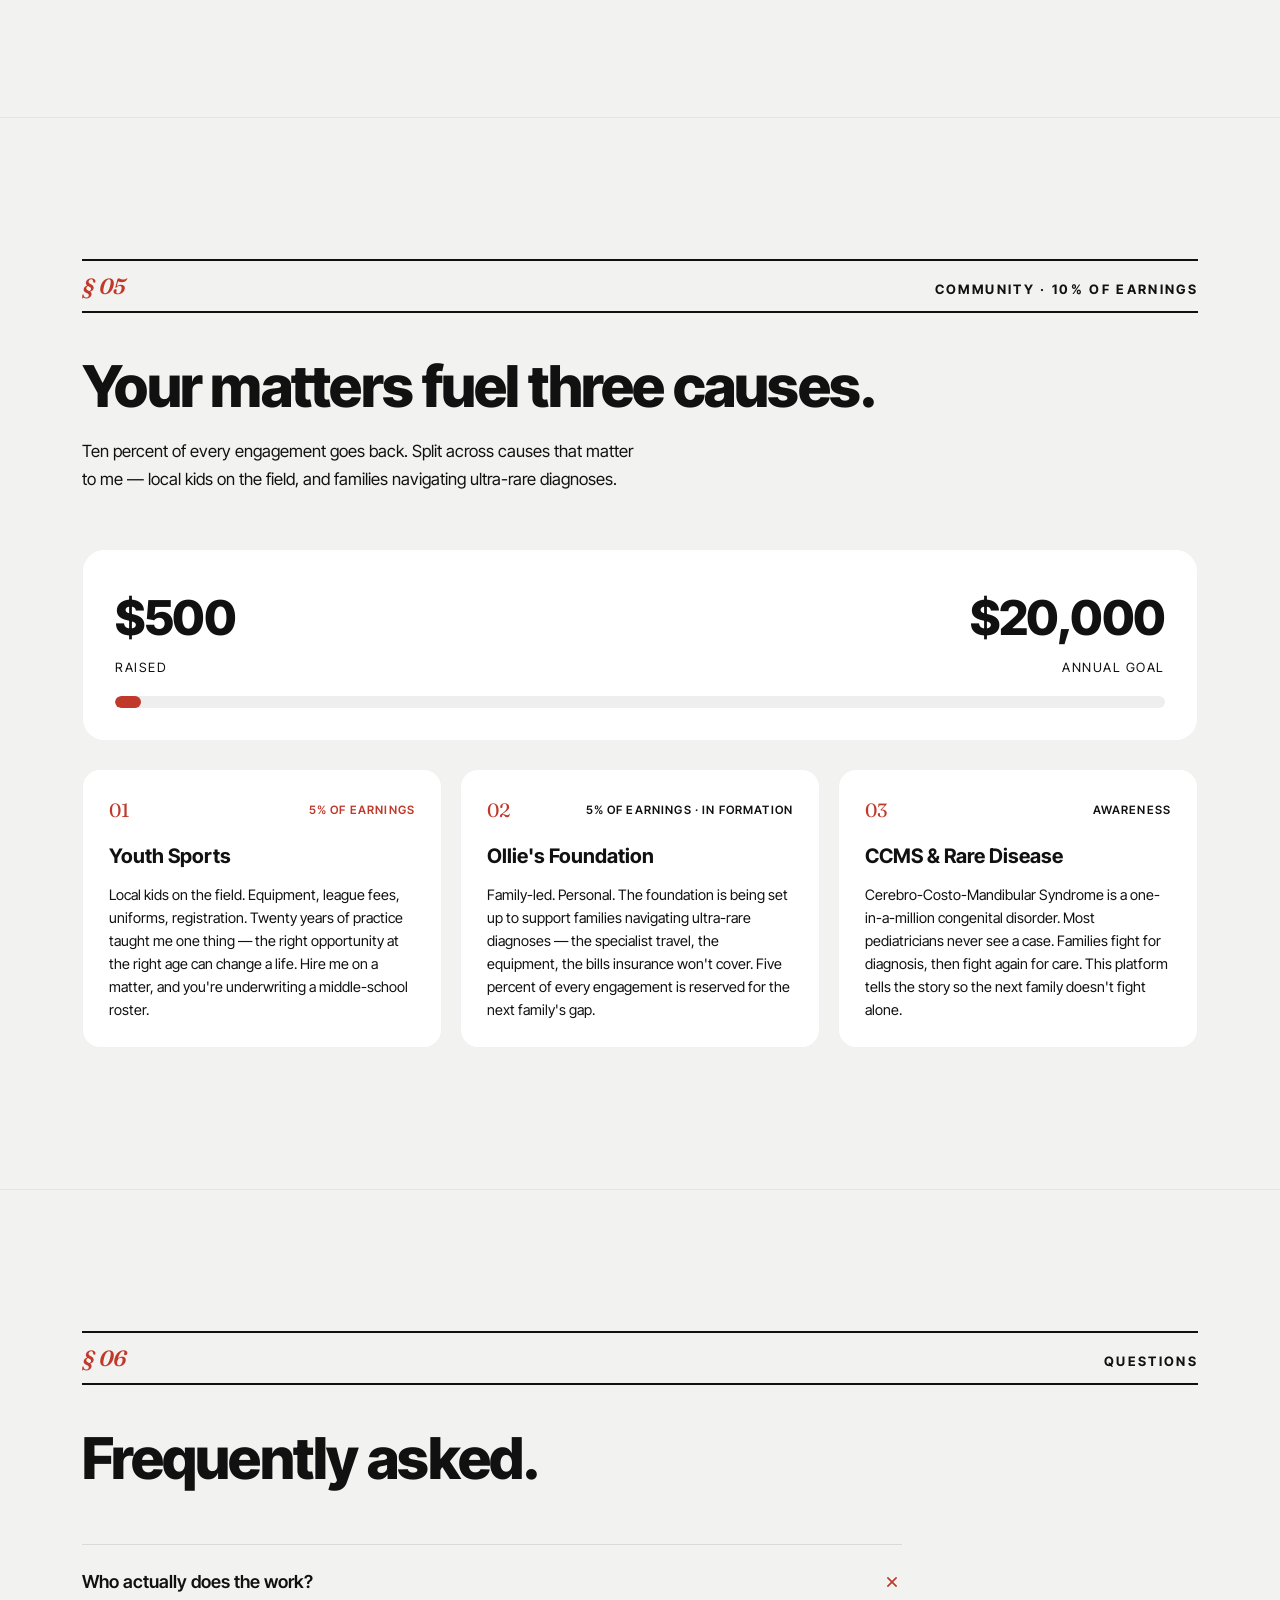
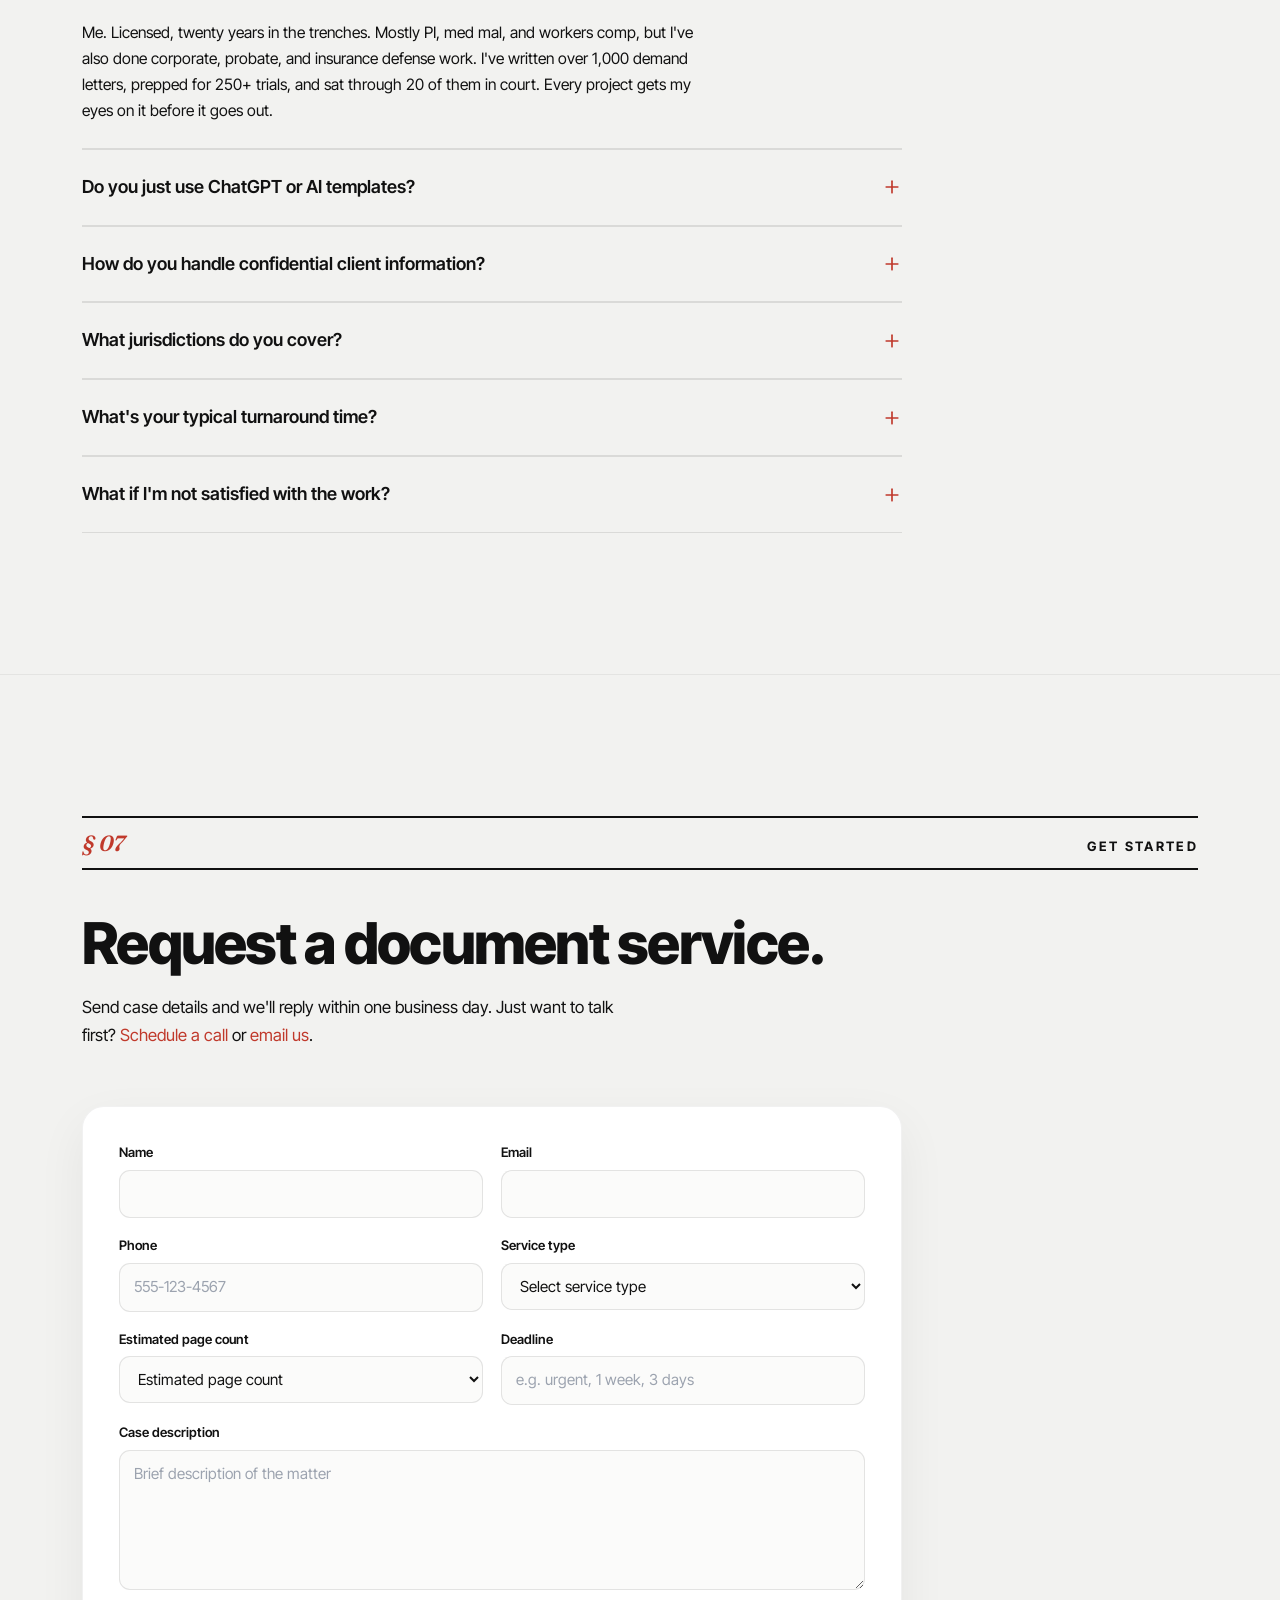
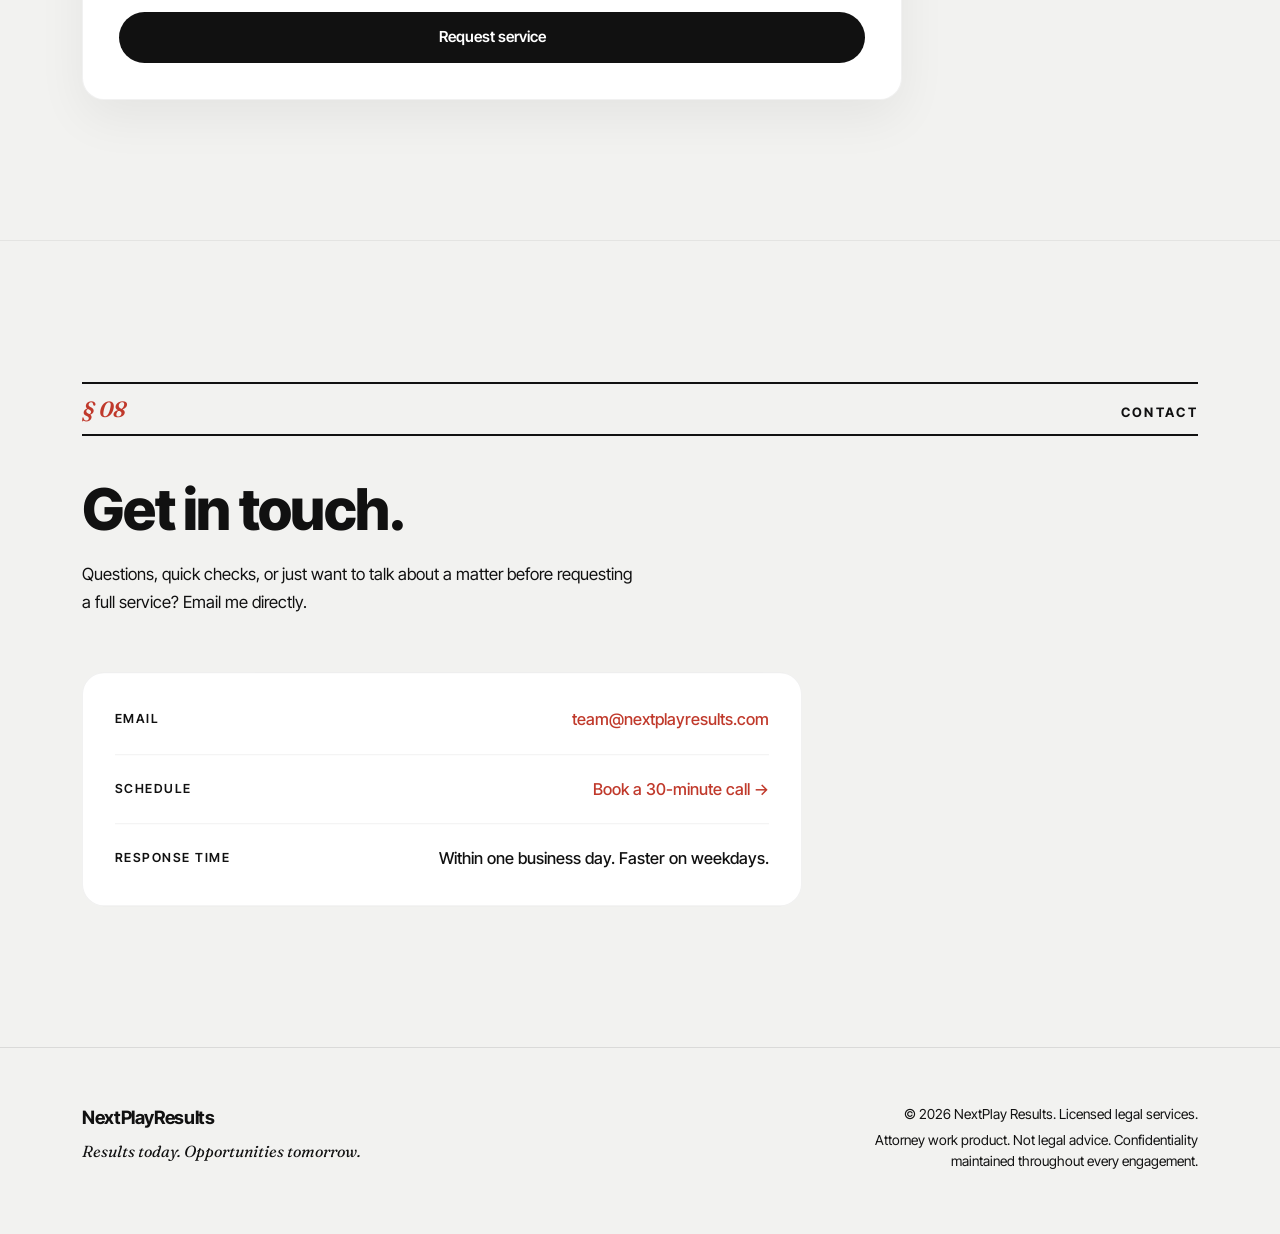
==== commit 0381ef18: "Demo: remove lemon law refs, add Pleadings/Motions/Discovery service - Replace service 04 (Lemon Law" ====
--- a/demo/index.html
+++ b/demo/index.html
@@ -5,8 +5,8 @@
     <link rel="icon" type="image/svg+xml" href="/demo/card-1.svg" />
     <meta name="viewport" content="width=device-width, initial-scale=1.0" />
     <title>NextPlay Results — Legal Support That Gets It Done</title>
-    <script type="module" crossorigin src="/demo/assets/index-C6XEbrkp.js"></script>
-    <link rel="stylesheet" crossorigin href="/demo/assets/index-cwbw6Tt0.css">
+    <script type="module" crossorigin src="/demo/assets/index-XJ5sGlIY.js"></script>
+    <link rel="stylesheet" crossorigin href="/demo/assets/index-ekAOoeVK.css">
   </head>
   <body>
     <div id="root"></div>
--- a/demo/assets/index-ekAOoeVK.css
+++ b/demo/assets/index-ekAOoeVK.css
@@ -0,0 +1 @@
+@import "https://fonts.googleapis.com/css2?family=Inter+Tight:wght@300;400;500;600;700;800;900&family=Fraunces:ital,opsz,wght@0,9..144,500;0,9..144,600;1,9..144,500&display=swap";*,:before,:after,::backdrop{--tw-border-spacing-x:0;--tw-border-spacing-y:0;--tw-translate-x:0;--tw-translate-y:0;--tw-rotate:0;--tw-skew-x:0;--tw-skew-y:0;--tw-scale-x:1;--tw-scale-y:1;--tw-pan-x: ;--tw-pan-y: ;--tw-pinch-zoom: ;--tw-scroll-snap-strictness:proximity;--tw-gradient-from-position: ;--tw-gradient-via-position: ;--tw-gradient-to-position: ;--tw-ordinal: ;--tw-slashed-zero: ;--tw-numeric-figure: ;--tw-numeric-spacing: ;--tw-numeric-fraction: ;--tw-ring-inset: ;--tw-ring-offset-width:0px;--tw-ring-offset-color:#fff;--tw-ring-color:#3b82f680;--tw-ring-offset-shadow:0 0 #0000;--tw-ring-shadow:0 0 #0000;--tw-shadow:0 0 #0000;--tw-shadow-colored:0 0 #0000;--tw-blur: ;--tw-brightness: ;--tw-contrast: ;--tw-grayscale: ;--tw-hue-rotate: ;--tw-invert: ;--tw-saturate: ;--tw-sepia: ;--tw-drop-shadow: ;--tw-backdrop-blur: ;--tw-backdrop-brightness: ;--tw-backdrop-contrast: ;--tw-backdrop-grayscale: ;--tw-backdrop-hue-rotate: ;--tw-backdrop-invert: ;--tw-backdrop-opacity: ;--tw-backdrop-saturate: ;--tw-backdrop-sepia: ;--tw-contain-size: ;--tw-contain-layout: ;--tw-contain-paint: ;--tw-contain-style: }*,:before,:after{box-sizing:border-box;border:0 solid #e5e7eb}:before,:after{--tw-content:""}html,:host{-webkit-text-size-adjust:100%;tab-size:4;font-feature-settings:normal;font-variation-settings:normal;-webkit-tap-highlight-color:transparent;font-family:Inter Tight,sans-serif;line-height:1.5}body{line-height:inherit;margin:0}hr{height:0;color:inherit;border-top-width:1px}abbr:where([title]){-webkit-text-decoration:underline dotted;text-decoration:underline dotted}h1,h2,h3,h4,h5,h6{font-size:inherit;font-weight:inherit}a{color:inherit;-webkit-text-decoration:inherit;text-decoration:inherit}b,strong{font-weight:bolder}code,kbd,samp,pre{font-feature-settings:normal;font-variation-settings:normal;font-family:ui-monospace,SFMono-Regular,Menlo,Monaco,Consolas,Liberation Mono,Courier New,monospace;font-size:1em}small{font-size:80%}sub,sup{vertical-align:baseline;font-size:75%;line-height:0;position:relative}sub{bottom:-.25em}sup{top:-.5em}table{text-indent:0;border-color:inherit;border-collapse:collapse}button,input,optgroup,select,textarea{font-feature-settings:inherit;font-variation-settings:inherit;font-family:inherit;font-size:100%;font-weight:inherit;line-height:inherit;letter-spacing:inherit;color:inherit;margin:0;padding:0}button,select{text-transform:none}button,input:where([type=button]),input:where([type=reset]),input:where([type=submit]){-webkit-appearance:button;background-color:#0000;background-image:none}:-moz-focusring{outline:auto}:-moz-ui-invalid{box-shadow:none}progress{vertical-align:baseline}::-webkit-inner-spin-button{height:auto}::-webkit-outer-spin-button{height:auto}[type=search]{-webkit-appearance:textfield;outline-offset:-2px}::-webkit-search-decoration{-webkit-appearance:none}::-webkit-file-upload-button{-webkit-appearance:button;font:inherit}summary{display:list-item}blockquote,dl,dd,h1,h2,h3,h4,h5,h6,hr,figure,p,pre{margin:0}fieldset{margin:0;padding:0}legend{padding:0}ol,ul,menu{margin:0;padding:0;list-style:none}dialog{padding:0}textarea{resize:vertical}input::-moz-placeholder{opacity:1;color:#9ca3af}textarea::-moz-placeholder{opacity:1;color:#9ca3af}input::placeholder,textarea::placeholder{opacity:1;color:#9ca3af}button,[role=button]{cursor:pointer}:disabled{cursor:default}img,svg,video,canvas,audio,iframe,embed,object{vertical-align:middle;display:block}img,video{max-width:100%;height:auto}[hidden]:where(:not([hidden=until-found])){display:none}.container{width:100%}@media (width>=640px){.container{max-width:640px}}@media (width>=768px){.container{max-width:768px}}@media (width>=1024px){.container{max-width:1024px}}@media (width>=1280px){.container{max-width:1280px}}@media (width>=1536px){.container{max-width:1536px}}.absolute{position:absolute}.relative{position:relative}.inline-block{display:inline-block}.flex{display:flex}.grid{display:grid}.hidden{display:none}.resize{resize:both}.transition{transition-property:color,background-color,border-color,text-decoration-color,fill,stroke,opacity,box-shadow,transform,filter,-webkit-backdrop-filter,backdrop-filter;transition-duration:.15s;transition-timing-function:cubic-bezier(.4,0,.2,1)}:root{--bg:#f2f2f0;--surface:#fff;--ink:#111;--muted:#111;--faint:#111;--hairline:#1111111a;--hairline-soft:#1111110f;--accent:#c0392b;--accent-ink:#9c2c20;--maxw:1180px;--pad:32px}*{box-sizing:border-box}html,body,#root{background:var(--bg);color:var(--ink);-webkit-font-smoothing:antialiased;text-rendering:optimizelegibility;margin:0;padding:0;font-family:Inter Tight,sans-serif}html{scroll-behavior:smooth}a{color:inherit}button{font-family:inherit}.container{max-width:var(--maxw);padding-left:var(--pad);padding-right:var(--pad);margin:0 auto}.eyebrow{border-top:2px solid var(--ink);border-bottom:2px solid var(--ink);letter-spacing:.18em;text-transform:uppercase;width:100%;color:var(--ink);justify-content:space-between;align-items:baseline;gap:16px;margin-bottom:44px;padding:14px 0;font-size:.8125rem;font-weight:700;line-height:1;display:flex}.eyebrow-num{letter-spacing:-.01em;color:var(--accent);text-transform:none;font-family:Fraunces,Georgia,serif;font-size:1.375rem;font-style:italic;font-weight:600;line-height:1}.hero .eyebrow{border:none;margin-bottom:26px;padding:0;display:block}.section-title{letter-spacing:-.03em;margin:0;font-size:clamp(2.2rem,4.6vw,3.6rem);font-weight:800;line-height:1.02}.section-lede{max-width:56ch;color:var(--muted);margin:22px 0 0;font-size:1.05rem;line-height:1.65}.section-header{margin-bottom:56px}.accent{color:var(--accent)}.serif{font-family:Fraunces,Georgia,serif;font-style:italic;font-weight:500}section{position:relative}.band{padding:clamp(80px,11vw,150px) 0}.band+.band{border-top:1px solid var(--hairline-soft)}.btn{cursor:pointer;border:1.5px solid #0000;border-radius:9999px;align-items:center;gap:9px;padding:13px 26px;font-size:.95rem;font-weight:600;transition:background .18s,color .18s,border-color .18s,transform .12s;display:inline-flex}.btn:active{transform:translateY(1px)}.btn-primary{background:var(--ink);color:#fff}.btn-primary:hover{background:#2c2c2c}.btn-ghost{color:var(--ink);border-color:var(--hairline);background:0 0}.btn-ghost:hover{background:#1111110f}.btn-text{color:var(--accent);cursor:pointer;background:0 0;border:none;padding:0;font-weight:600}.btn-text:hover{color:var(--accent-ink)}.nav{z-index:60;transition:background .3s,box-shadow .3s,-webkit-backdrop-filter .3s,backdrop-filter .3s;position:fixed;top:0;left:0;right:0}.nav--scrolled{-webkit-backdrop-filter:saturate(160%)blur(14px);backdrop-filter:saturate(160%)blur(14px);box-shadow:0 1px 0 var(--hairline-soft);background:#f2f2f0cc}.nav-inner{max-width:var(--maxw);padding:16px var(--pad);justify-content:space-between;align-items:center;margin:0 auto;display:flex}.wordmark{letter-spacing:-.02em;cursor:pointer;background:0 0;border:none;align-items:baseline;gap:2px;font-size:1.15rem;font-weight:700;text-decoration:none;display:inline-flex}.wordmark-sep{color:var(--accent);padding:0 3px}.nav-links{align-items:center;gap:2px;display:flex}.nav-link{cursor:pointer;color:var(--ink);background:0 0;border:none;border-radius:8px;padding:8px 13px;font-size:.9rem;font-weight:500;transition:background .15s}.nav-link:hover{background:#1111110f}.nav-cta{background:var(--ink);color:#fff;cursor:pointer;border:none;border-radius:9999px;align-items:center;gap:8px;margin-left:8px;padding:9px 16px;display:inline-flex}.nav-cta:hover{background:#2c2c2c}.nav-dot{background:var(--accent);border-radius:999px;width:6px;height:6px}@media (width<=880px){.nav-links{display:none}}.hero{padding-top:150px;padding-bottom:90px;overflow:hidden}.hero-title{letter-spacing:-.04em;max-width:14ch;margin:0;font-size:clamp(2.8rem,7vw,5.4rem);font-weight:800;line-height:.98}.hero-lede{max-width:60ch;color:var(--muted);margin:28px 0 0;font-size:1.06rem;line-height:1.66}.hero-actions{flex-wrap:wrap;gap:14px;margin-top:32px;display:flex}.trust-strip{flex-wrap:wrap;gap:12px 26px;margin:44px 0 0;padding:0;list-style:none;display:flex}.trust-strip li{color:var(--faint);align-items:center;gap:8px;font-size:.82rem;font-weight:500;display:inline-flex}.trust-strip svg{color:var(--accent)}.scroll-hint{letter-spacing:.18em;text-transform:uppercase;color:var(--faint);flex-direction:column;align-items:center;gap:8px;margin-top:70px;font-size:.75rem;display:flex}.spread{height:200vh;position:relative}.spread-stage{align-items:center;height:100svh;display:flex;position:sticky;top:0;overflow:hidden}.spread-deck{height:230px;margin-top:56px;position:relative}.spread-card{aspect-ratio:1;background:#fff;border-radius:22px;width:clamp(150px,16vw,200px);position:absolute;top:0;left:50%;overflow:hidden;box-shadow:0 26px 64px #0000002e}.spread-card img{-o-object-fit:cover;object-fit:cover;width:100%;height:100%;display:block}.journey{position:relative}.journey-stage{align-items:center;height:100svh;display:flex;position:sticky;top:0;overflow:hidden}.journey-progress{z-index:30;height:3px;position:absolute;top:0;left:0;right:0}.journey-progress-fill{background:var(--accent);transform-origin:0;height:100%}.journey-dots{z-index:30;flex-direction:column;gap:12px;display:flex;position:absolute;top:50%;right:28px;transform:translateY(-50%)}.journey-dot{cursor:pointer;background:0 0;border:1.5px solid #1116;border-radius:999px;width:9px;height:9px;padding:0;transition:background .25s,transform .25s}.journey-dot.active{background:var(--ink);transform:scale(1.25)}@media (width<=720px){.journey-dots{display:none}}.stage-inner{width:100%;max-width:var(--maxw);padding:0 var(--pad);margin:0 auto;position:relative}.stage-card{aspect-ratio:1;background:#fff;border-radius:28px;width:clamp(220px,26vw,340px);position:absolute;top:50%;left:50%;overflow:hidden;box-shadow:0 40px 90px #00000038}.stage-card img{-o-object-fit:cover;object-fit:cover;width:100%;height:100%;display:block}.stage-panel{max-width:540px;position:relative}.stage-eyebrow{letter-spacing:.2em;text-transform:uppercase;color:var(--faint);align-items:center;gap:10px;margin-bottom:18px;font-size:11px;font-weight:700;display:inline-flex}.stage-eyebrow .num{color:var(--accent);font-family:Fraunces,Georgia,serif;font-size:1.4rem}.stage-title{letter-spacing:-.035em;color:var(--ink);margin:0 0 18px;font-size:clamp(2.5rem,5.2vw,3.9rem);font-weight:800;line-height:1}.stage-desc{color:var(--ink);margin:0 0 22px;font-size:1.05rem;line-height:1.62}.stage-points{margin:0 0 26px;padding:0;list-style:none}.stage-points li{border-top:1px solid #1111111a;gap:10px;padding:7px 0;font-size:.92rem;line-height:1.5;display:flex}.stage-points li:first-child{border-top:none}.stage-points .bullet{color:var(--accent);font-weight:700}.stage-actions{flex-wrap:wrap;gap:12px;display:flex}@media (width<=1024px){.spread-deck{height:412px;margin-top:24px}.spread-card{width:128px}}.band-tight{padding-top:clamp(40px,9vw,70px);padding-bottom:6px}.journey-m .journey-stage{align-items:stretch}.m-stage-inner{text-align:left;flex-direction:column;justify-content:center;align-items:center;gap:14px;padding:60px 22px 28px;position:absolute;inset:0}.m-stage-card{aspect-ratio:1;background:#fff;border-radius:22px;flex:none;width:clamp(140px,40vw,176px);overflow:hidden;box-shadow:0 24px 54px #0003}.m-stage-card img{-o-object-fit:cover;object-fit:cover;width:100%;height:100%;display:block}.m-stage-panel{width:100%;max-width:460px}.m-stage-panel .stage-eyebrow{margin-bottom:8px}.m-stage-panel .stage-eyebrow .num{font-size:1.2rem}.m-stage-panel .stage-title{margin-bottom:10px;font-size:clamp(1.7rem,7.4vw,2.3rem)}.m-stage-panel .stage-desc{margin-bottom:12px;font-size:.88rem;line-height:1.46}.m-stage-panel .stage-points{margin-bottom:14px}.m-stage-panel .stage-points li{padding:4.5px 0;font-size:.8rem;line-height:1.42}.m-stage-panel .stage-actions{gap:10px}.m-stage-panel .stage-actions .btn{flex:auto;justify-content:center;padding:11px 16px}@media (width<=620px){:root{--pad:20px}.hero{padding-top:116px;padding-bottom:56px}.hero-actions .btn,.stage-actions .btn{flex:auto;justify-content:center}.footer-grid{flex-direction:column}.footer-text{text-align:left}.contact-row{flex-direction:column;align-items:flex-start;gap:6px}.stats-row{gap:14px 36px}.modal-card{max-height:88vh}}.stats-row{flex-wrap:wrap;align-items:flex-end;gap:18px 56px;margin:0;display:flex}.stat{flex-direction:column;display:flex}.stat-number{letter-spacing:-.04em;font-size:clamp(3rem,8vw,6rem);font-weight:800;line-height:.92}.stat-number .plus{color:var(--accent)}.stat-label{color:var(--muted);max-width:18ch;margin-top:10px;font-size:1rem}.stat-coda{color:var(--accent);align-self:flex-end;font-family:Fraunces,Georgia,serif;font-size:clamp(2.2rem,5vw,3.4rem);font-style:italic;font-weight:500}.tags{flex-wrap:wrap;gap:10px;margin:52px 0 0;padding:0;list-style:none;display:flex}.tag{color:var(--ink);border:1px solid var(--hairline);background:#ffffff80;border-radius:9999px;padding:8px 15px;font-size:.85rem;font-weight:500}.pricing-grid{grid-template-columns:1.3fr 1fr;align-items:start;gap:20px;display:grid}#pricing{padding-bottom:clamp(48px,6vw,80px)}@media (width<=760px){.pricing-grid{grid-template-columns:1fr}}.price-card{background:var(--surface);border:1px solid var(--hairline-soft);border-radius:22px;padding:32px;box-shadow:0 14px 44px #0000000d}.price-card-title{margin:0 0 20px;font-size:1.3rem;font-weight:700}.price-row{border-top:1px solid var(--hairline-soft);justify-content:space-between;align-items:baseline;gap:16px;padding:13px 0;display:flex}.price-row:first-of-type{border-top:none}.price-amt{letter-spacing:-.02em;font-size:1.5rem;font-weight:800}.price-scope{text-align:right}.price-row--addon .price-amt{color:var(--muted);font-size:1.1rem}.price-scope{color:var(--muted);font-size:.92rem}.pricing-notes{-moz-column-count:2;column-count:2;-moz-column-gap:52px;column-gap:52px;max-width:1040px;margin-top:32px}.pricing-notes p{color:var(--muted);-moz-column-break-inside:avoid;break-inside:avoid;margin:0 0 14px;font-size:.92rem;line-height:1.6}@media (width<=720px){.pricing-notes{-moz-column-count:1;column-count:1}}.pricing-notes strong{color:var(--ink)}.pricing-footnote{font-style:italic;color:var(--faint)!important;font-size:.82rem!important}.discretion{text-align:center}.discretion .eyebrow{text-align:left;justify-content:space-between!important}.pull-quote{letter-spacing:-.01em;max-width:24ch;margin:0 auto;font-family:Fraunces,Georgia,serif;font-size:clamp(1.8rem,4.4vw,3rem);font-weight:500;line-height:1.22}.discretion-coda{max-width:56ch;color:var(--muted);margin:32px auto 0;font-size:1rem;line-height:1.65}.impact-panel{background:var(--surface);border:1px solid var(--hairline-soft);border-radius:22px;margin-bottom:28px;padding:32px}.impact-numbers{justify-content:space-between;align-items:flex-end;margin-bottom:18px;display:flex}.impact-amount{letter-spacing:-.03em;font-size:clamp(2rem,5vw,3rem);font-weight:800;display:block}.impact-amount-label{color:var(--faint);text-transform:uppercase;letter-spacing:.12em;font-size:.8rem}.impact-goal{text-align:right;color:var(--muted)}.progress-track{background:#11111112;border-radius:9999px;height:12px;overflow:hidden}.progress-fill{background:var(--accent);border-radius:9999px;height:100%}.pillars{grid-template-columns:repeat(3,1fr);gap:18px;display:grid}@media (width<=820px){.pillars{grid-template-columns:1fr}}.pillar{background:var(--surface);border:1px solid var(--hairline-soft);border-radius:18px;padding:26px}.pillar-head{justify-content:space-between;align-items:center;margin-bottom:16px;display:flex}.pillar-index{color:var(--accent);font-family:Fraunces,Georgia,serif;font-size:1.2rem}.pillar-share{color:var(--accent);text-transform:uppercase;letter-spacing:.1em;font-size:.72rem;font-weight:600}.pillar-share--muted{color:var(--faint)}.pillar-title{margin:0 0 12px;font-size:1.25rem;font-weight:700}.pillar-copy{color:var(--muted);margin:0;font-size:.9rem;line-height:1.6}.faq-list{max-width:820px}.faq-item{border-top:1px solid var(--hairline)}.faq-item:last-child{border-bottom:1px solid var(--hairline)}.faq-q{cursor:pointer;text-align:left;width:100%;color:var(--ink);background:0 0;border:none;justify-content:space-between;align-items:center;gap:20px;padding:24px 0;font-size:1.12rem;font-weight:600;display:flex}.faq-icon{color:var(--accent);flex-shrink:0;transition:transform .25s}.faq-icon.open{transform:rotate(45deg)}.faq-a{color:var(--muted);max-width:70ch;margin:0;padding:0 0 24px;font-size:.98rem;line-height:1.66}.request-panel{background:var(--surface);border:1px solid var(--hairline-soft);border-radius:22px;max-width:820px;padding:36px;box-shadow:0 18px 50px #0000000f}.form-grid{grid-template-columns:1fr 1fr;gap:18px;display:grid}@media (width<=640px){.form-grid{grid-template-columns:1fr}}.field{flex-direction:column;gap:7px;display:flex}.field-wide{grid-column:1/-1}.field-label{color:var(--muted);font-size:.82rem;font-weight:600}.form-input{color:var(--ink);border:1px solid var(--hairline);background:#fbfbfa;border-radius:11px;padding:12px 14px;font-family:inherit;font-size:.95rem;transition:border-color .15s,box-shadow .15s}.form-input:focus{border-color:var(--accent);outline:none;box-shadow:0 0 0 3px #c0392b1f}textarea.form-input{resize:vertical}.btn-submit{grid-column:1/-1;justify-content:center;margin-top:4px}.contact-card{background:var(--surface);border:1px solid var(--hairline-soft);border-radius:22px;max-width:720px;padding:12px 32px}.contact-row{border-top:1px solid var(--hairline-soft);justify-content:space-between;align-items:center;gap:20px;padding:22px 0;display:flex}.contact-row:first-child{border-top:none}.contact-label{letter-spacing:.12em;text-transform:uppercase;color:var(--faint);font-size:.78rem;font-weight:600}.contact-value{font-size:1.02rem;font-weight:500}.contact-link{color:var(--accent);text-decoration:none}.contact-link:hover{text-decoration:underline}.footer{border-top:1px solid var(--hairline);padding:56px 0}.footer-grid{flex-wrap:wrap;justify-content:space-between;gap:24px;display:flex}.footer-tagline{color:var(--muted);margin:8px 0 0;font-family:Fraunces,Georgia,serif;font-style:italic}.footer-text{color:var(--muted);text-align:right;margin:0 0 6px;font-size:.86rem}.footer-muted{color:var(--faint);max-width:48ch}.modal-overlay{z-index:90;-webkit-backdrop-filter:blur(4px);backdrop-filter:blur(4px);background:#11111173;justify-content:center;align-items:center;padding:24px;display:flex;position:fixed;inset:0}.modal-card{background:var(--surface);border-radius:20px;flex-direction:column;width:100%;max-width:620px;max-height:84vh;display:flex;box-shadow:0 40px 100px #0000004d}.modal-head{border-bottom:1px solid var(--hairline-soft);justify-content:space-between;align-items:center;padding:24px 28px;display:flex}.sample-head{justify-content:space-between;align-items:center;gap:16px;padding:16px 28px 0;display:flex}.sample-label{letter-spacing:.14em;text-transform:uppercase;color:var(--accent);font-size:.72rem;font-weight:700}.sample-meta{color:var(--ink);font-size:.72rem}.modal-title{margin:0;font-size:1.2rem;font-weight:700}.modal-close{color:var(--faint);cursor:pointer;background:0 0;border:none;font-size:1.8rem;line-height:1}.modal-close:hover{color:var(--ink)}.modal-body{padding:24px 28px;overflow-y:auto}.modal-body .timeline-date{color:var(--accent);margin-top:16px;font-weight:700}.modal-body .timeline-entry{border-left:2px solid var(--hairline);margin-bottom:8px;padding-left:14px}.modal-body .timeline-flag{color:var(--accent-ink)}.modal-foot{border-top:1px solid var(--hairline-soft);justify-content:flex-end;gap:12px;padding:18px 28px;display:flex}.toast{background:var(--ink);color:#fff;z-index:100;border-radius:12px;align-items:center;gap:10px;padding:14px 22px;font-size:.9rem;font-weight:500;display:flex;position:fixed;bottom:28px;left:50%;transform:translate(-50%);box-shadow:0 18px 50px #00000040}.toast svg{color:#6ee7a8}
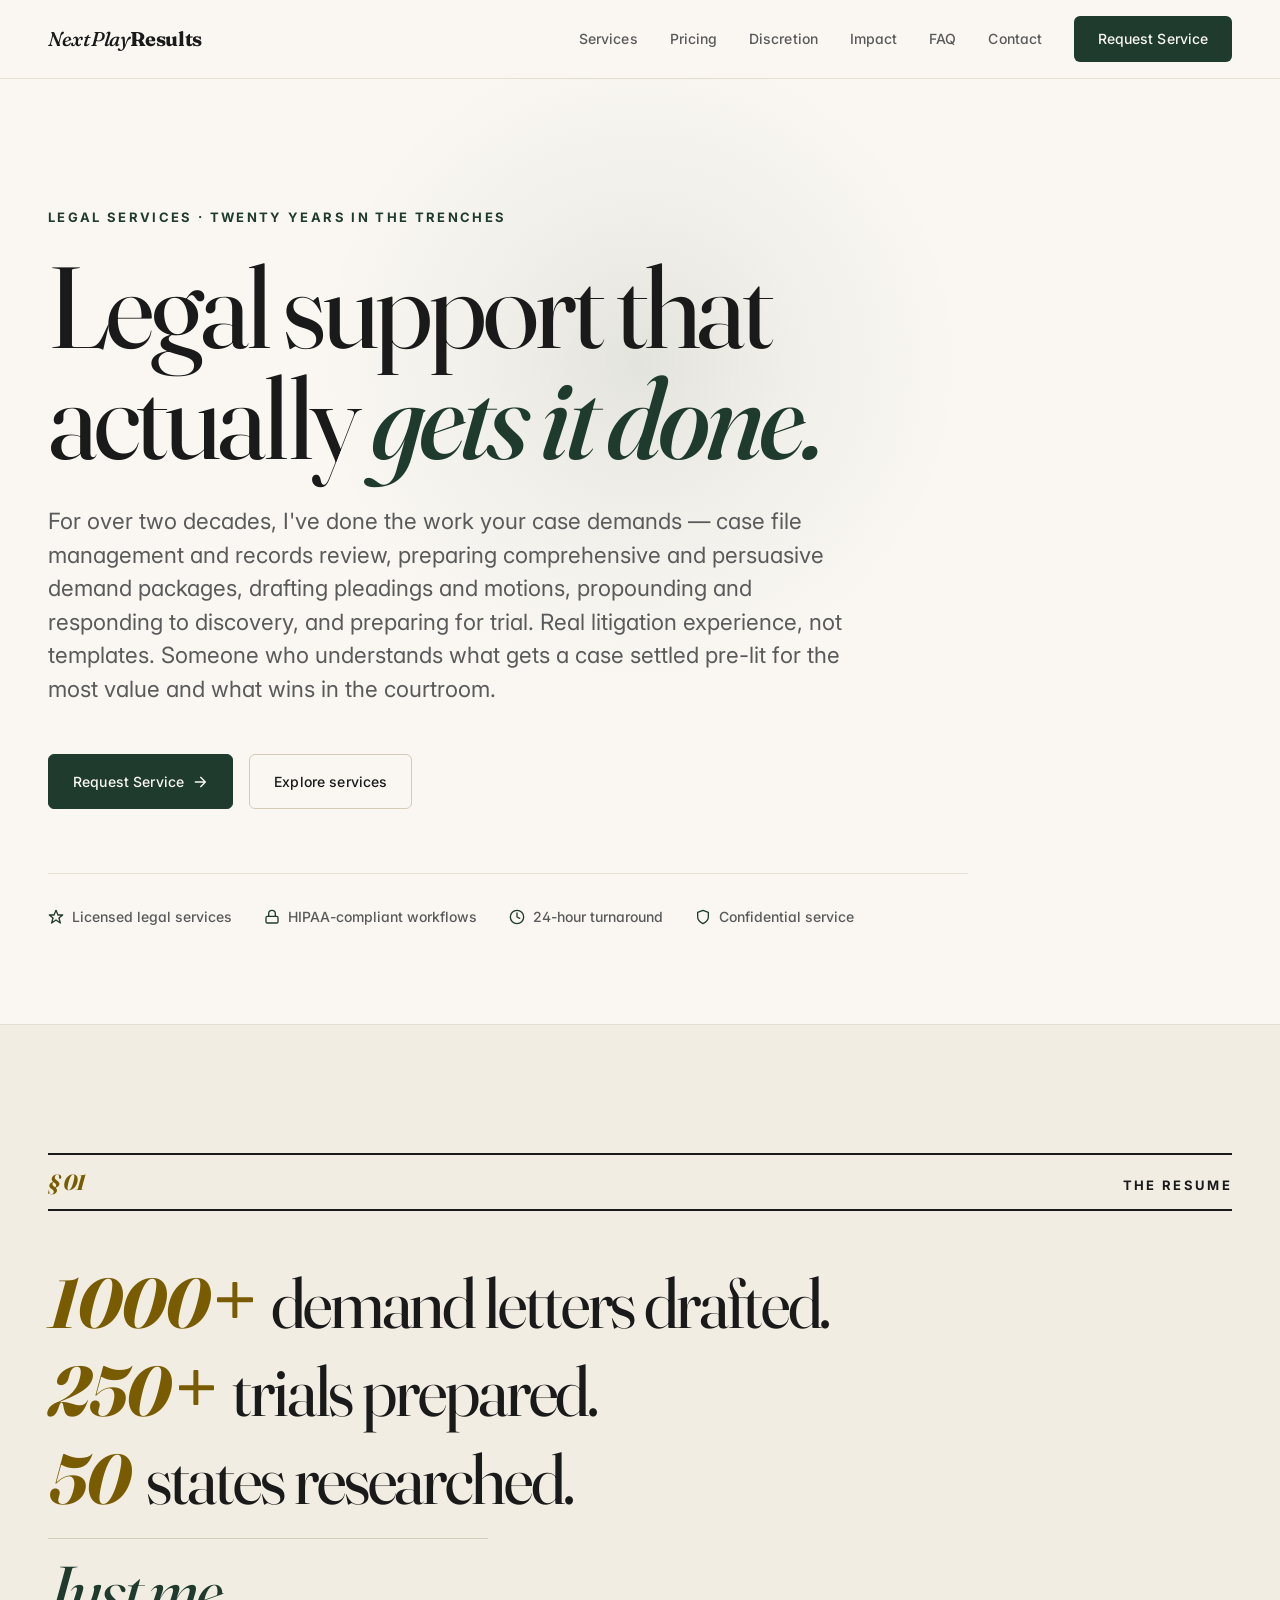
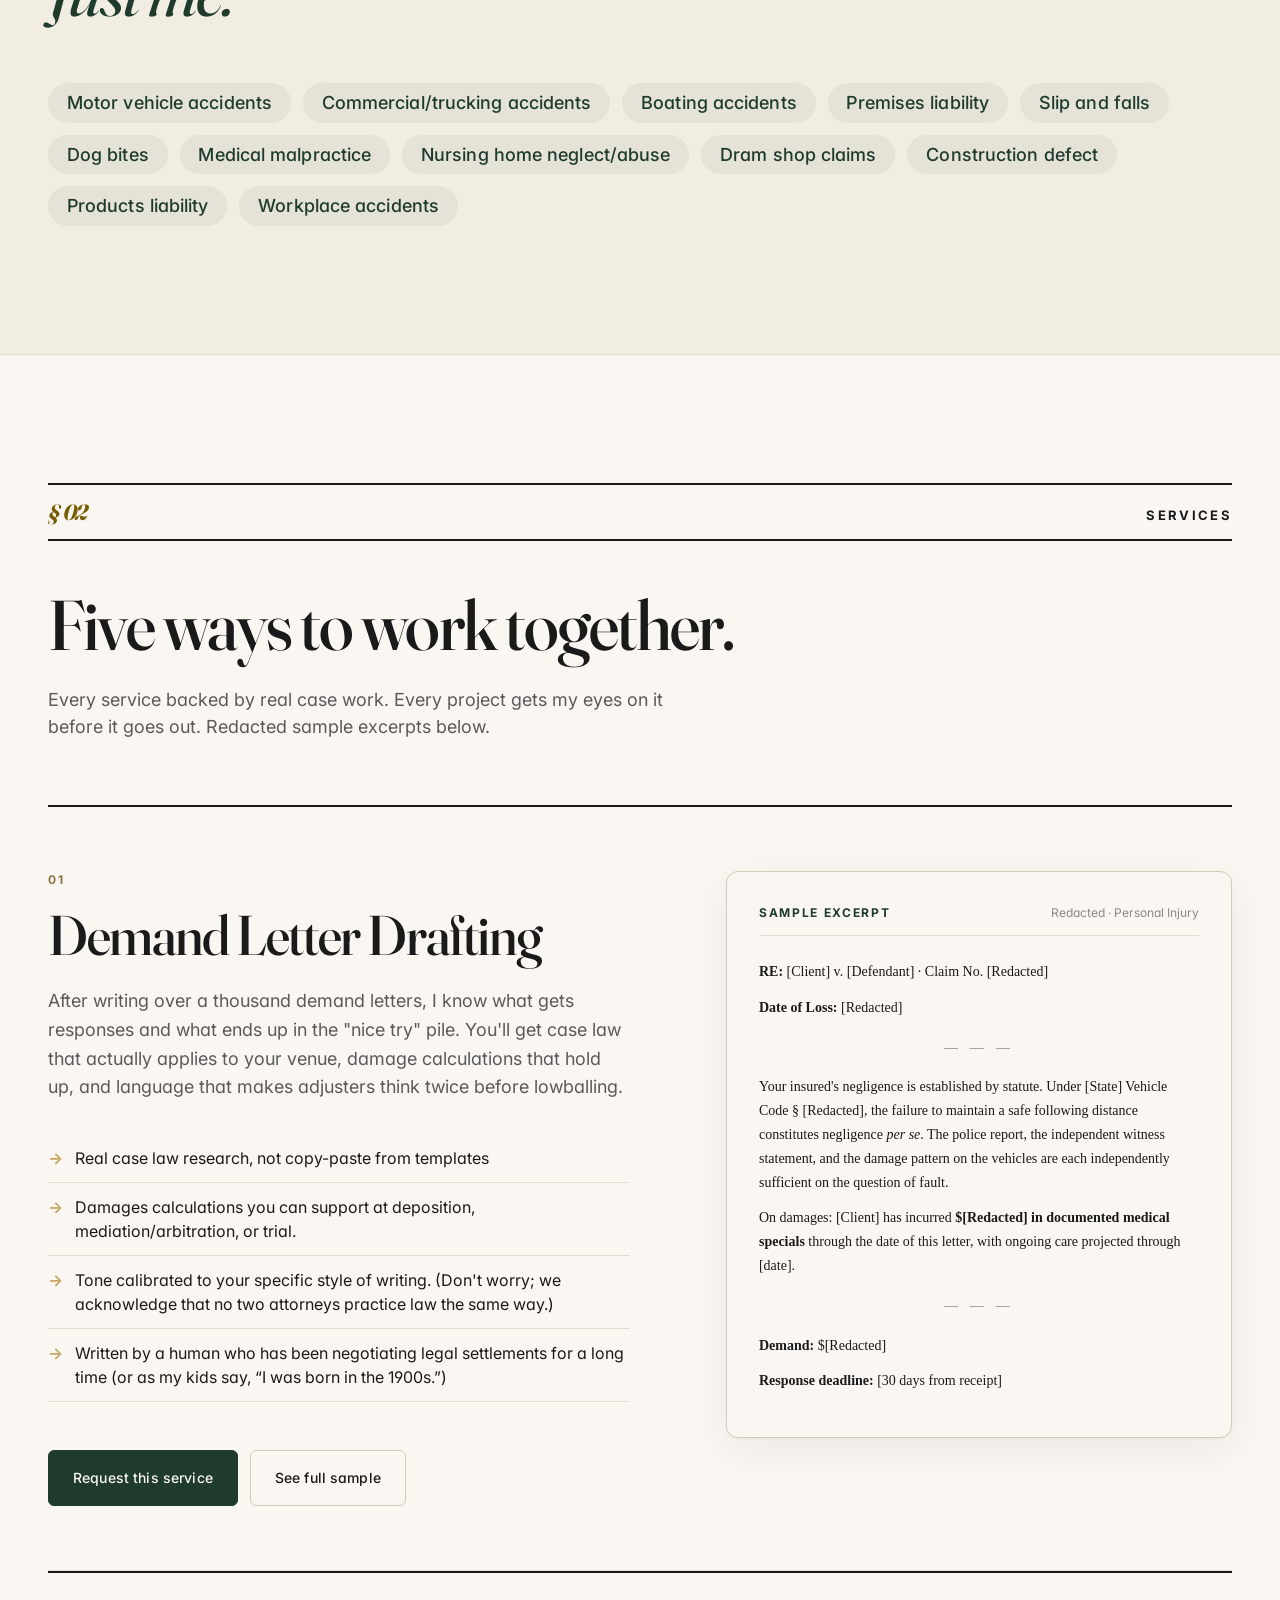
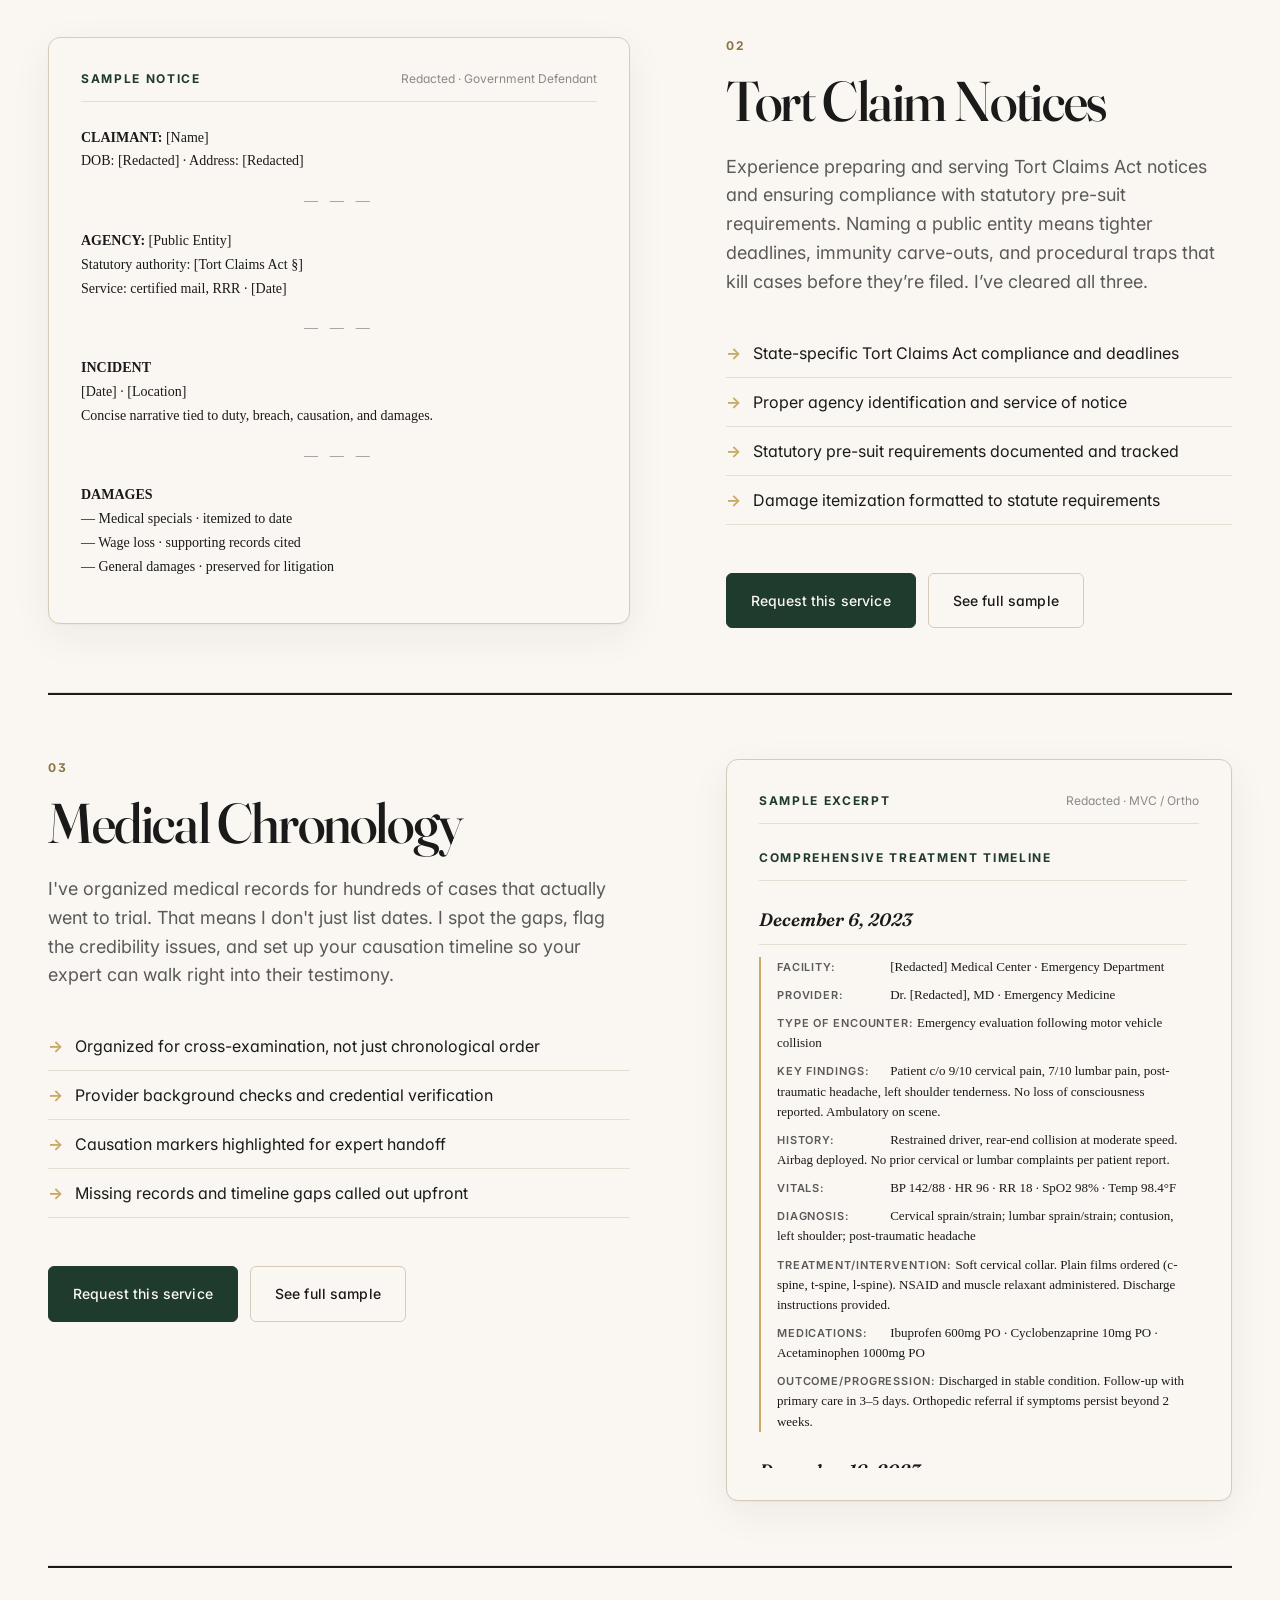
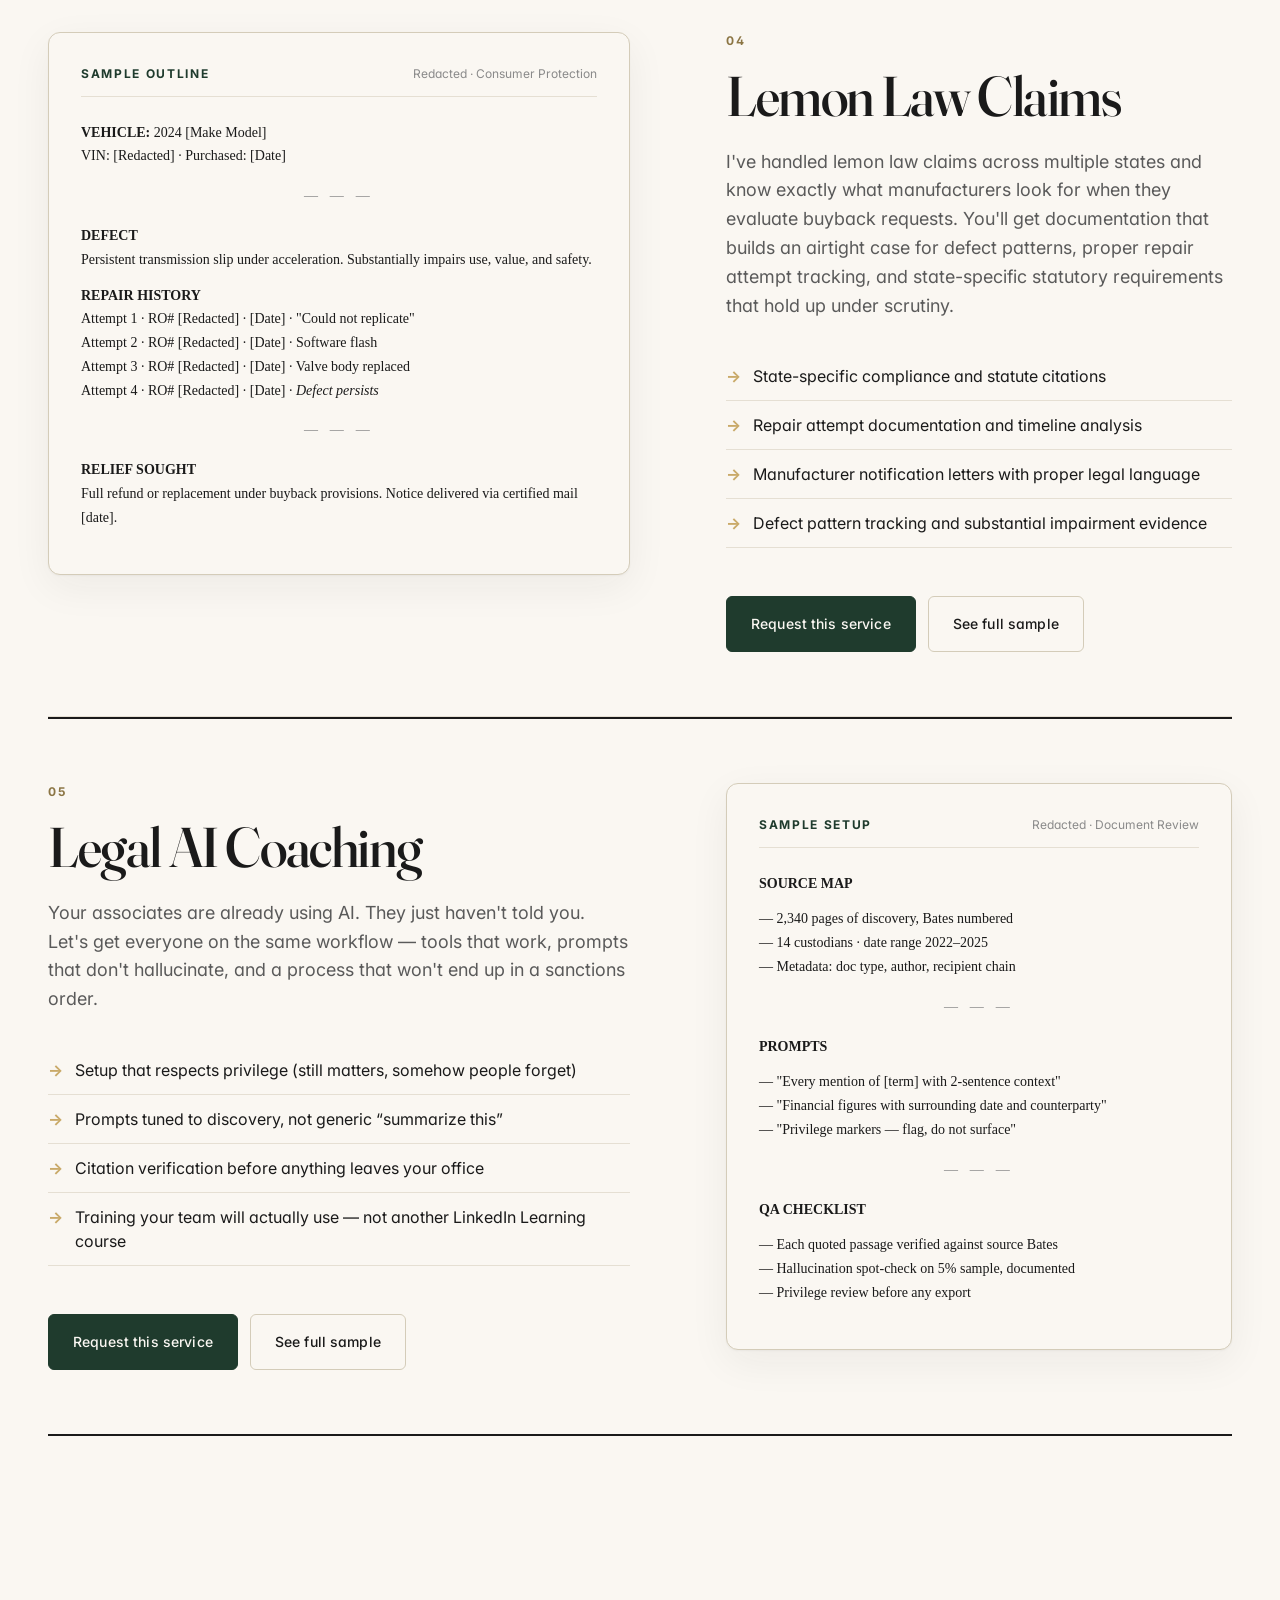
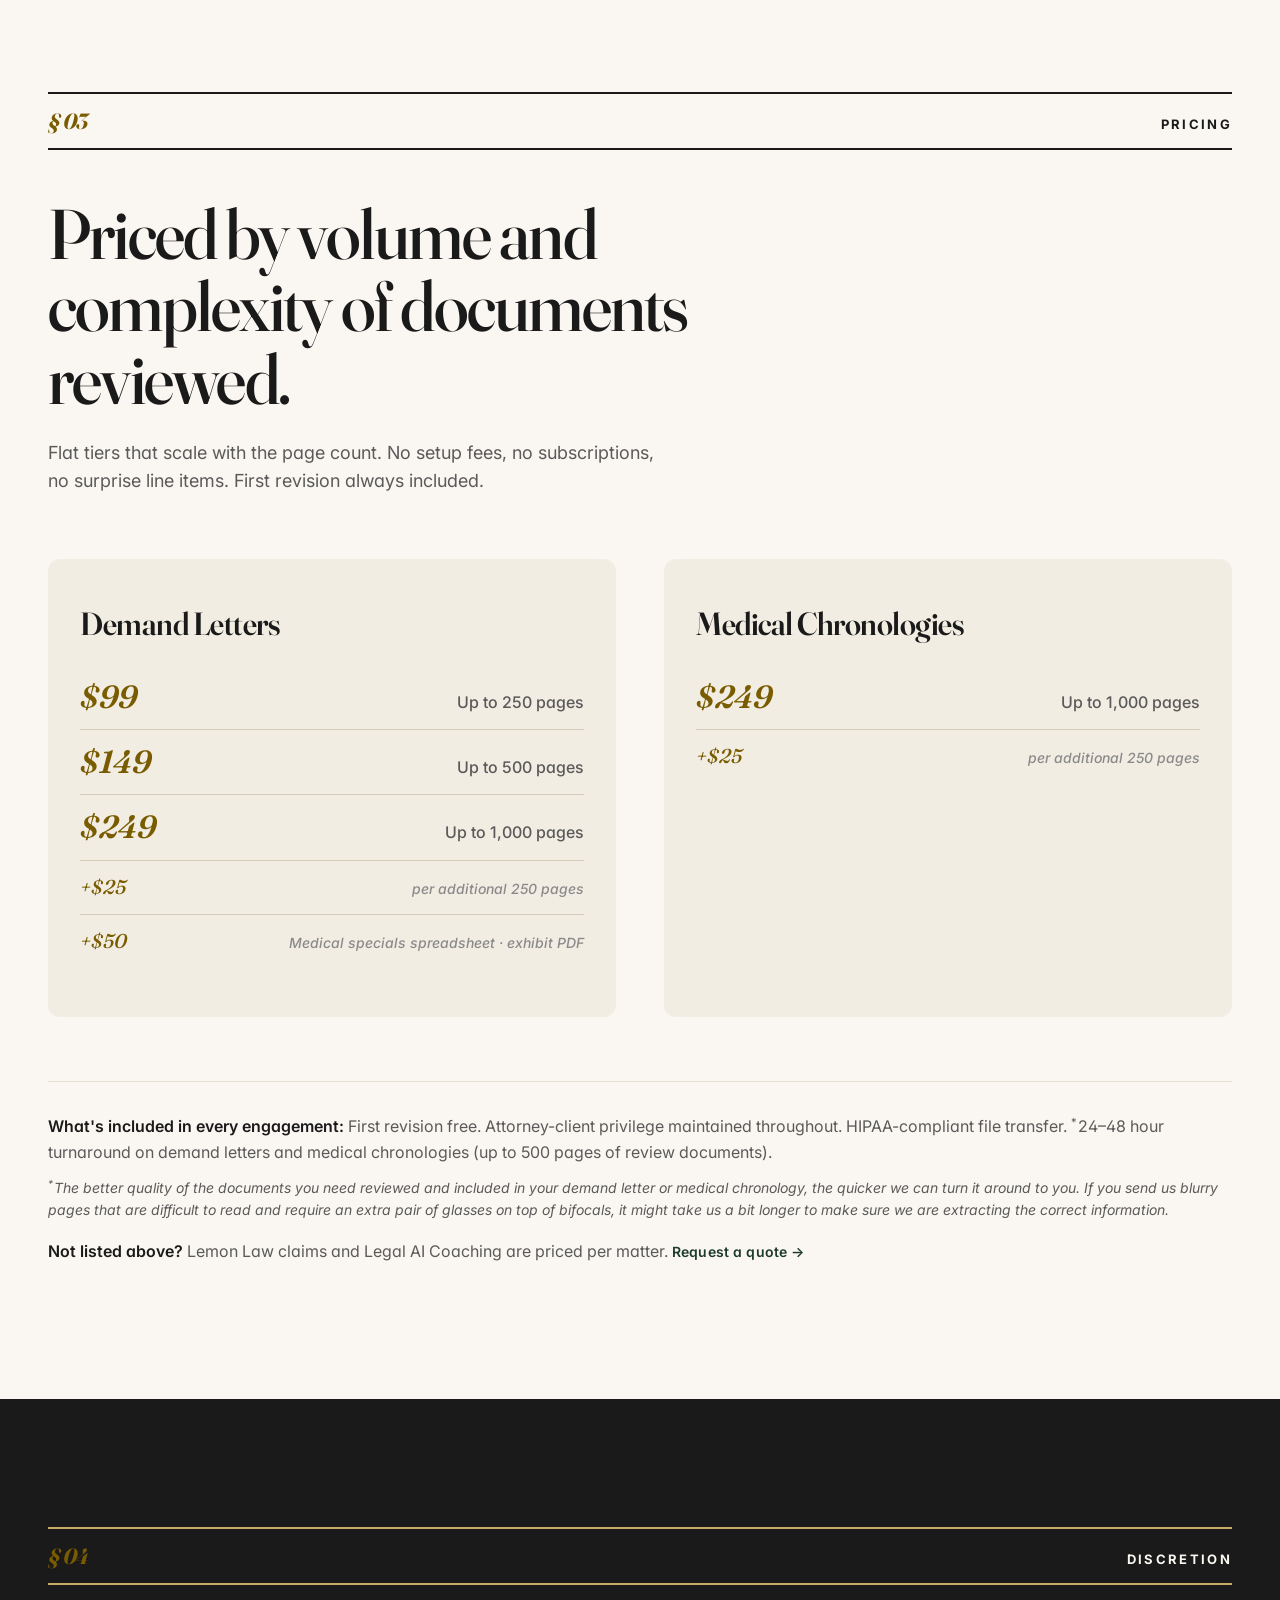
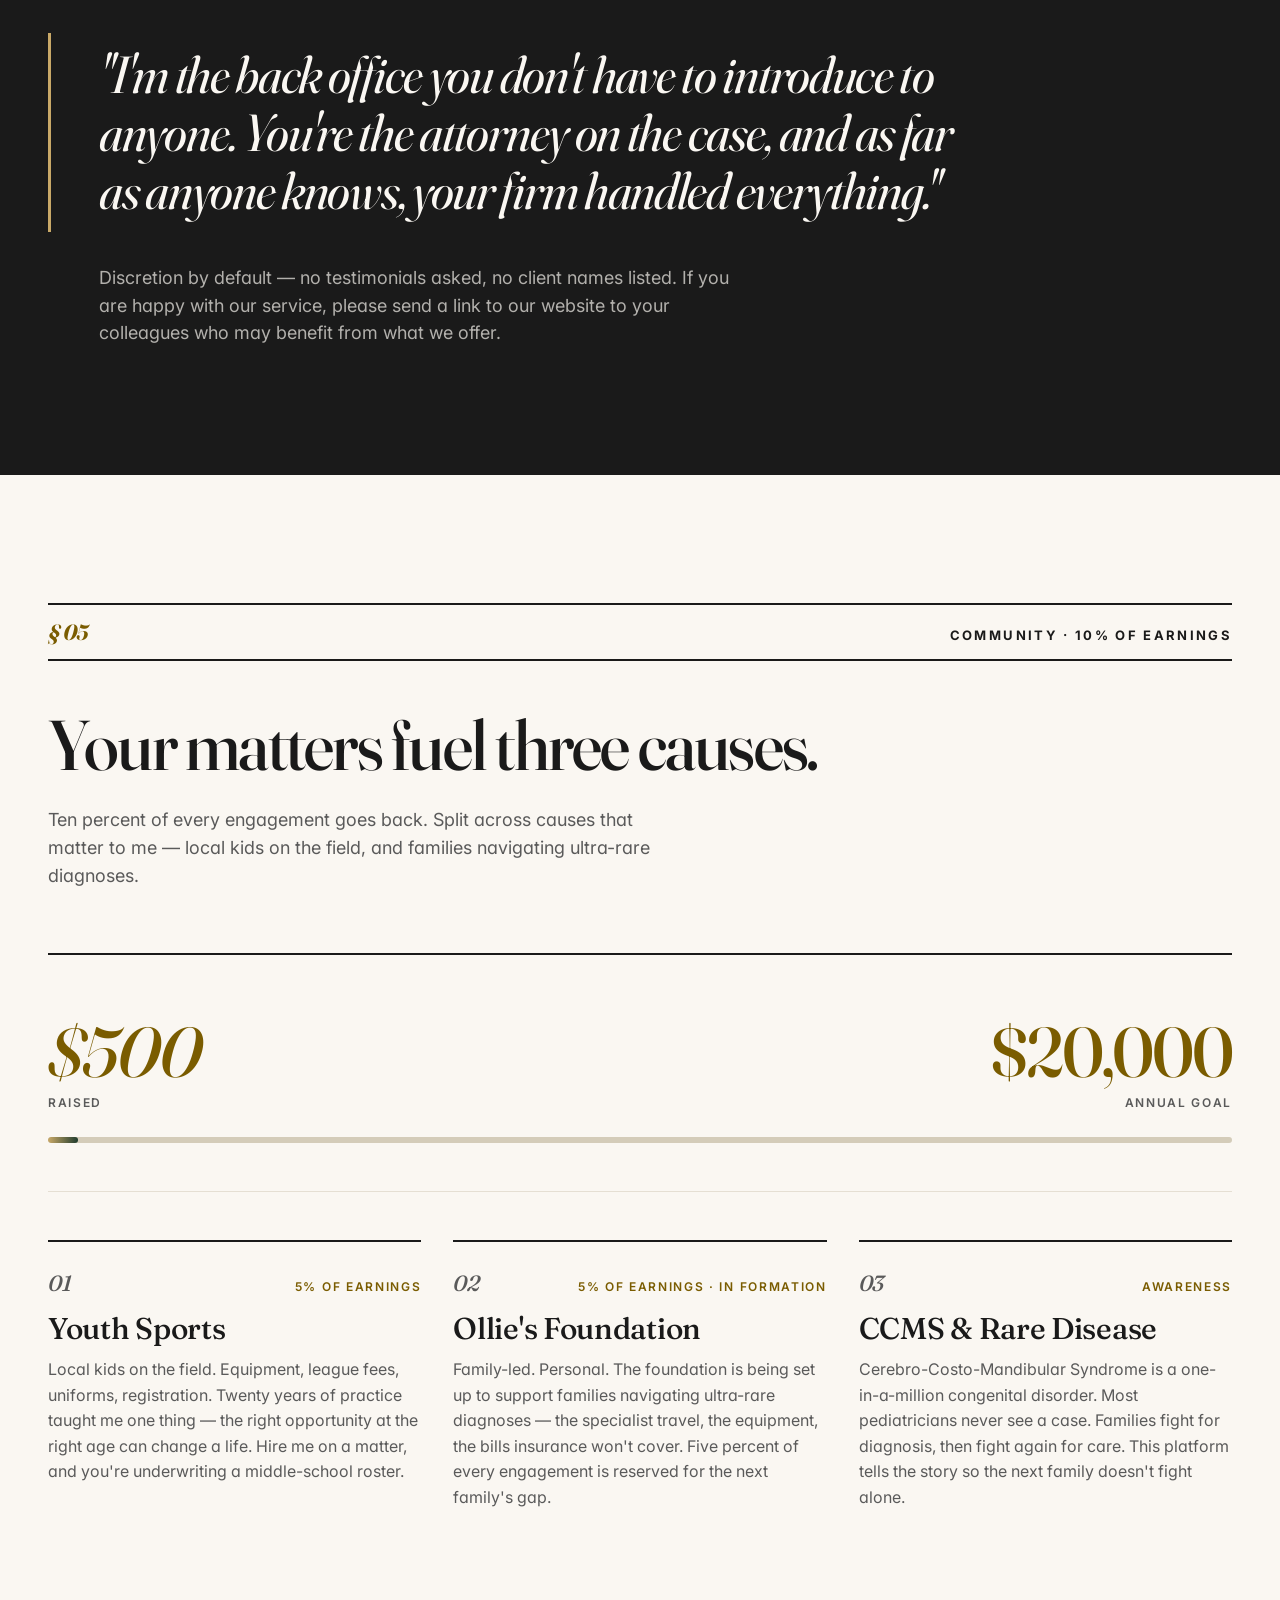
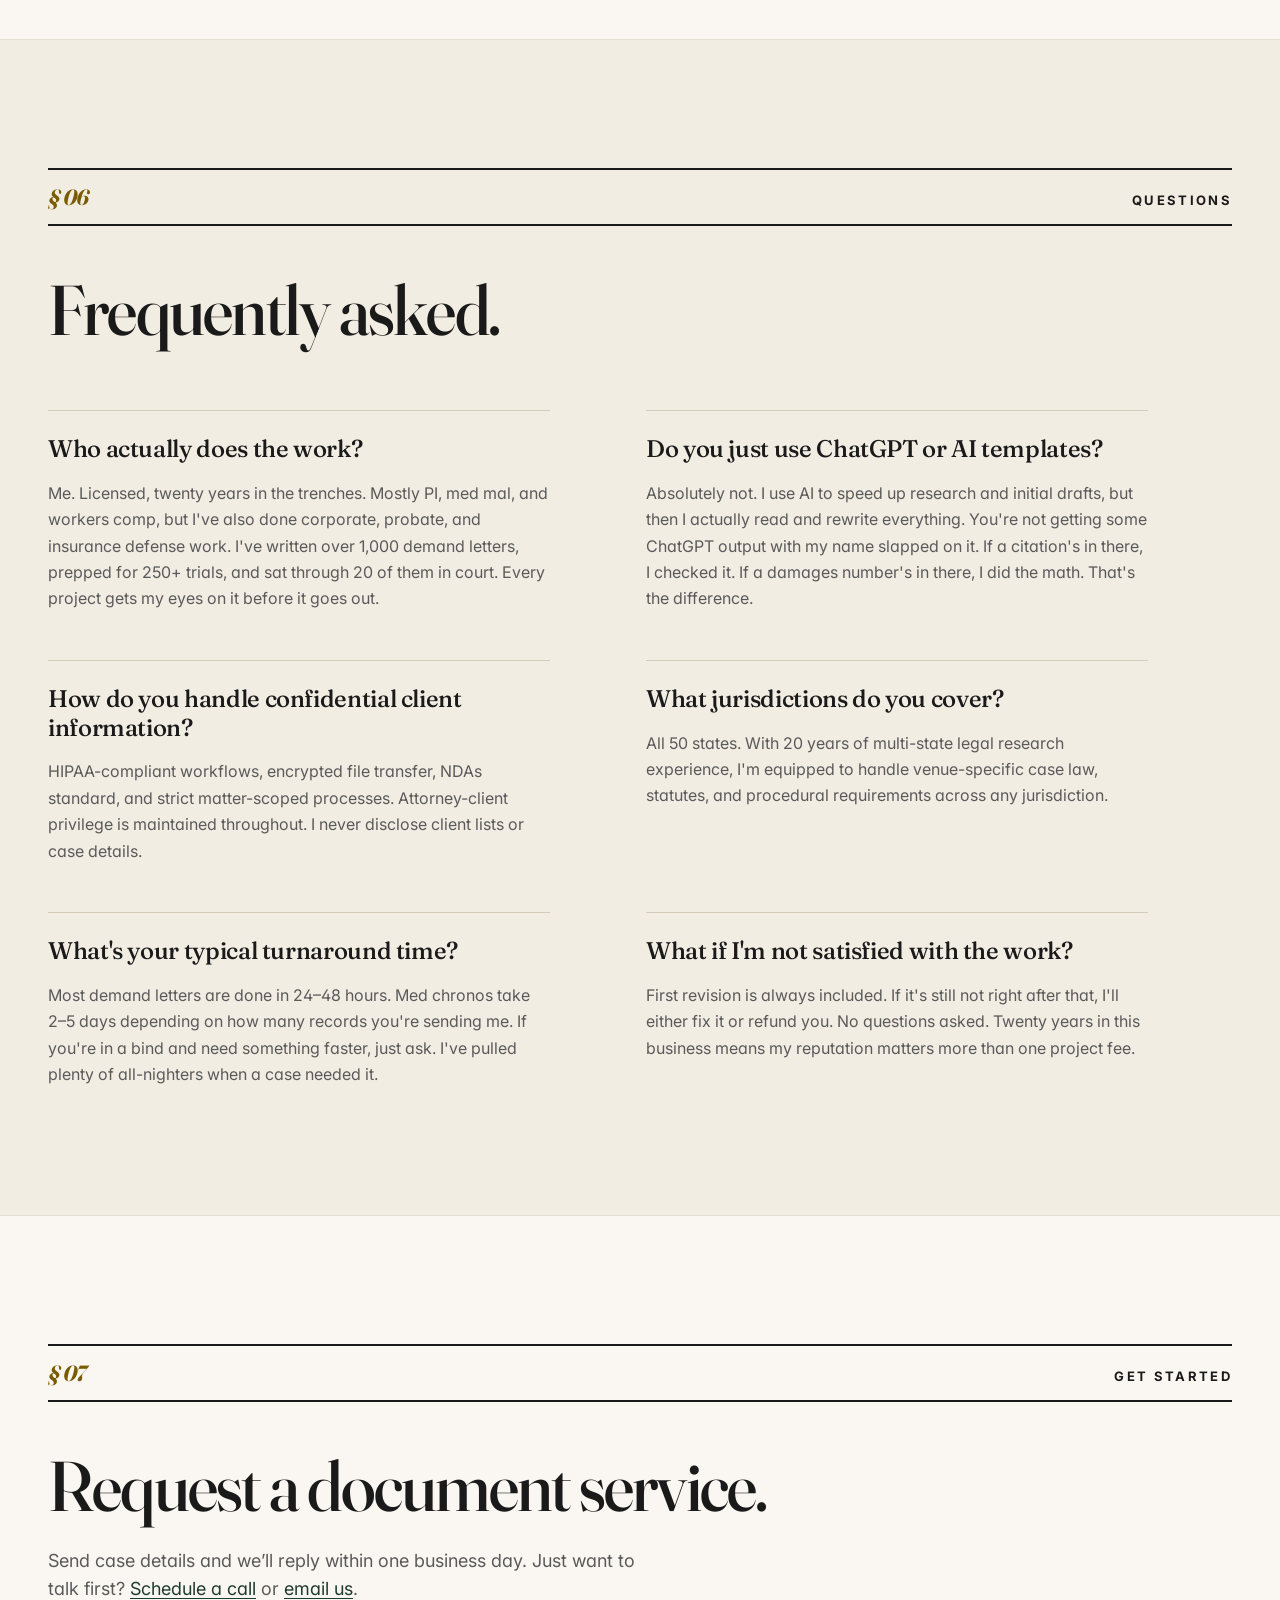
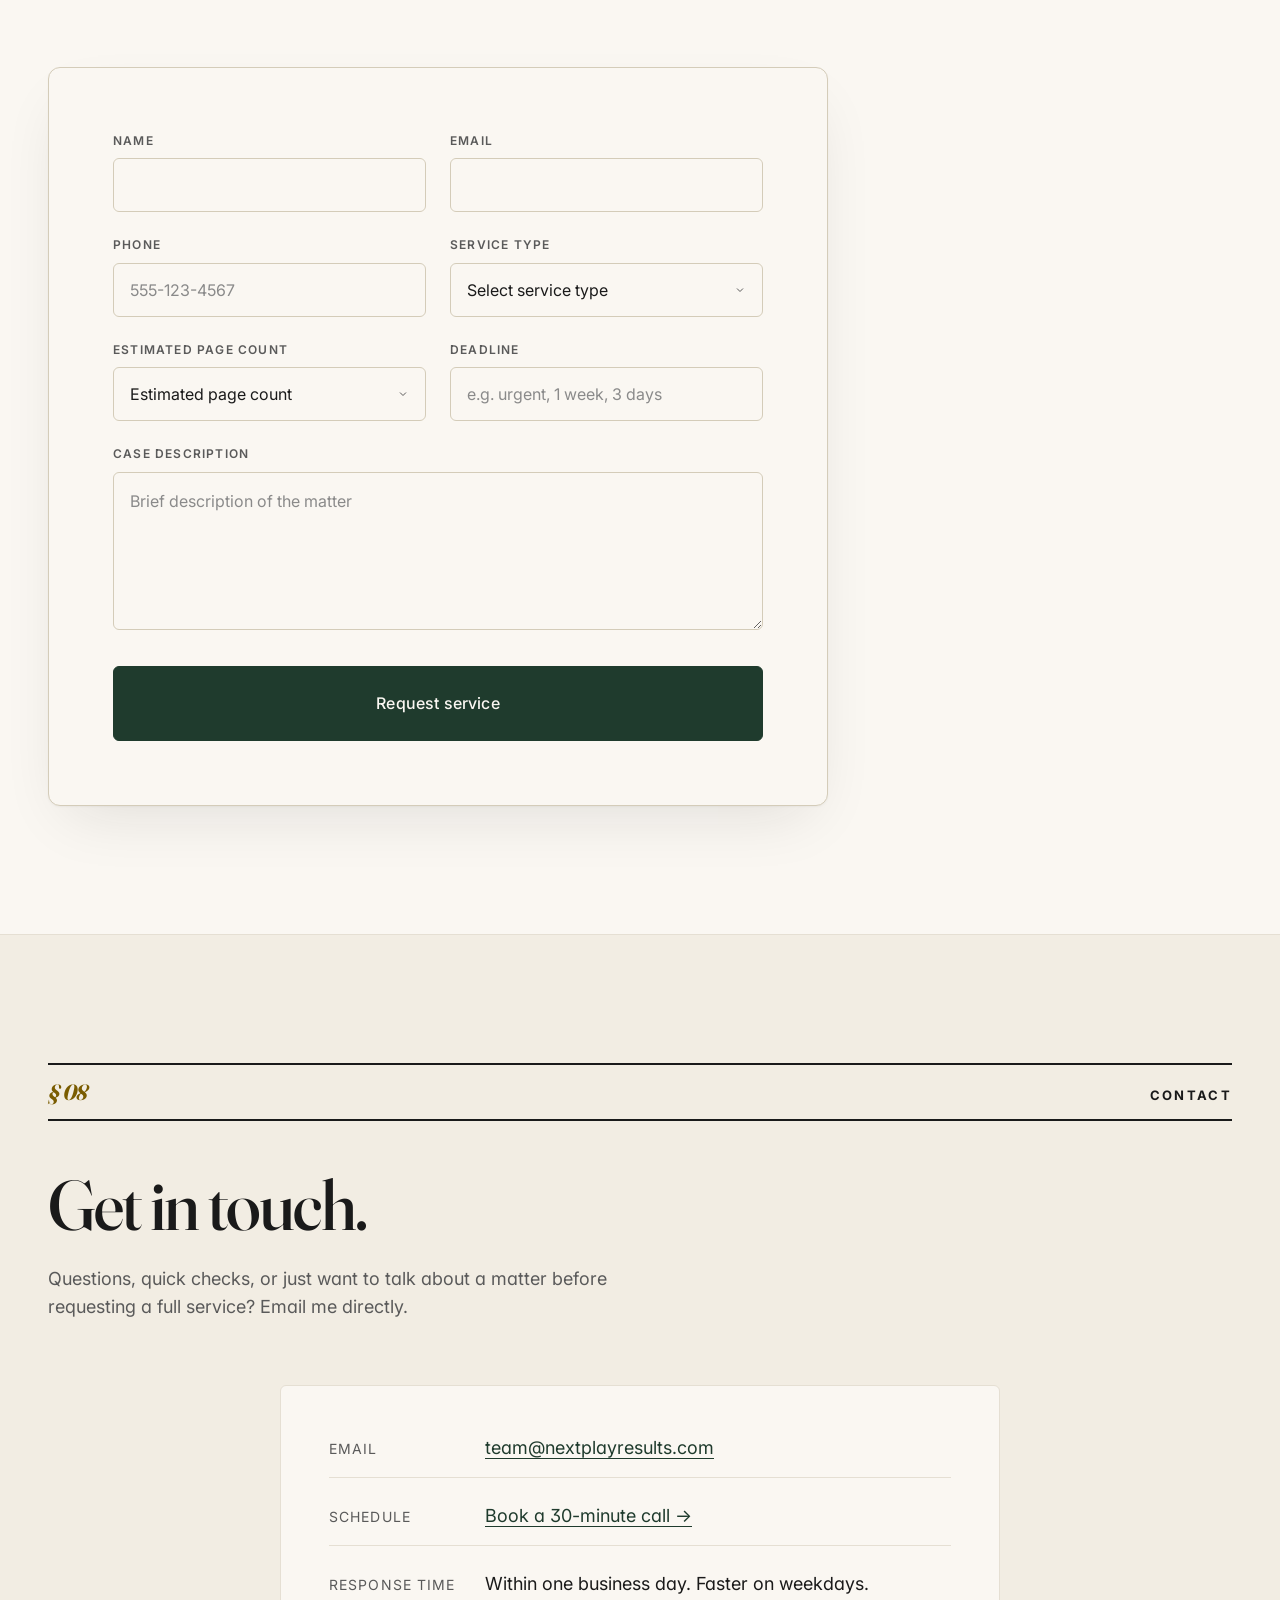
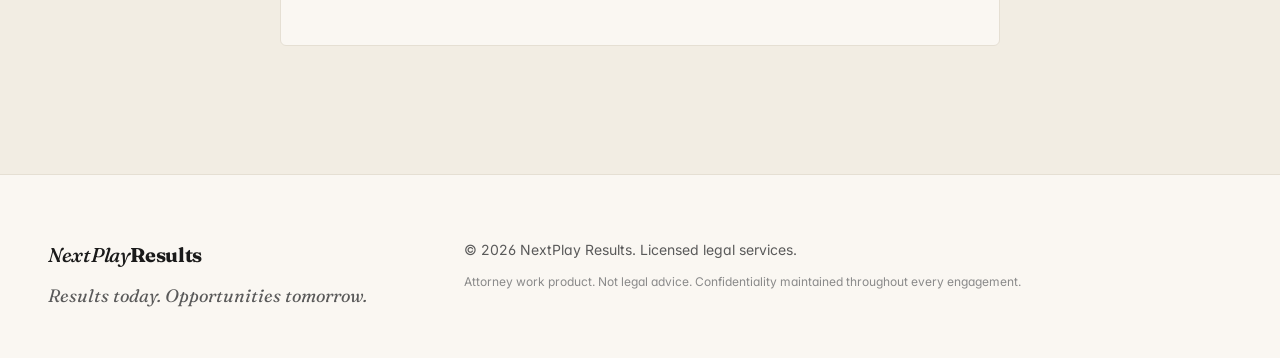
==== commit b3f33335: "Page swap: React app → site root, old static page → /demo - React rebuild now serves as homepage (ba" ====
--- a/demo/index.html
+++ b/demo/index.html
@@ -1,14 +1,585 @@
-<!doctype html>
+<!DOCTYPE html>
 <html lang="en">
-  <head>
-    <meta charset="UTF-8" />
-    <link rel="icon" type="image/svg+xml" href="/demo/card-1.svg" />
-    <meta name="viewport" content="width=device-width, initial-scale=1.0" />
-    <title>NextPlay Results — Legal Support That Gets It Done</title>
-    <script type="module" crossorigin src="/demo/assets/index-XJ5sGlIY.js"></script>
-    <link rel="stylesheet" crossorigin href="/demo/assets/index-ekAOoeVK.css">
-  </head>
-  <body>
-    <div id="root"></div>
-  </body>
+<head>
+    <meta charset="utf-8" />
+    <meta name="viewport" content="width=device-width, initial-scale=1" />
+    <title>NextPlay Results — Legal Support That Actually Gets It Done</title>
+    <meta name="description" content="Twenty years in the trenches. Over a thousand demand letters. Real trial experience. Demand letters, medical chronologies, legal AI coaching, and lemon law claims — done right, done fast." />
+    <meta name="keywords" content="legal services, demand letters, medical chronology, lemon law claims, legal AI coaching, personal injury, legal support, trial preparation, consumer protection" />
+    <link rel="canonical" href="https://nextplayresults.com/" />
+
+    <meta property="og:title" content="NextPlay Results — Legal Support That Actually Gets It Done" />
+    <meta property="og:description" content="Twenty years in the trenches. 1,000+ demand letters. Real trial experience. 10% of earnings to youth sports." />
+    <meta property="og:type" content="website" />
+    <meta property="og:url" content="https://nextplayresults.com" />
+    <meta property="og:image" content="https://nextplayresults.com/og-image.jpg" />
+
+    <meta name="twitter:card" content="summary_large_image" />
+    <meta name="twitter:title" content="NextPlay Results — Legal Support That Actually Gets It Done" />
+    <meta name="twitter:description" content="Twenty years. 1,000+ demand letters. Done right, done fast." />
+
+    <link rel="icon" href="data:image/svg+xml,%3Csvg xmlns='http://www.w3.org/2000/svg' viewBox='0 0 100 100'%3E%3Crect width='100' height='100' rx='18' fill='%231F3B2D'/%3E%3Ctext x='50' y='66' font-size='60' text-anchor='middle' fill='%23FAF7F2' font-family='Georgia, serif' font-style='italic'%3EN%3C/text%3E%3C/svg%3E" />
+
+    <link rel="preconnect" href="https://fonts.googleapis.com">
+    <link rel="preconnect" href="https://fonts.gstatic.com" crossorigin>
+    <link href="https://fonts.googleapis.com/css2?family=Fraunces:ital,opsz,wght@0,9..144,400;0,9..144,500;0,9..144,600;0,9..144,700;0,9..144,800;1,9..144,400;1,9..144,600&family=Inter:wght@400;500;600;700&display=swap" rel="stylesheet">
+    <link rel="stylesheet" href="./styles.css" />
+
+    <script type="application/ld+json">
+    {"@context":"https://schema.org","@type":"ProfessionalService","name":"NextPlay Results","description":"Professional legal services specializing in demand letters, medical chronologies, legal AI coaching, and lemon law claims with 20+ years of experience.","areaServed":{"@type":"Country","name":"United States"},"url":"https://nextplayresults.com","image":"https://nextplayresults.com/og-image.jpg","priceRange":"$99-$249","hasOfferCatalog":{"@type":"OfferCatalog","name":"Legal Services","itemListElement":[{"@type":"Offer","itemOffered":{"@type":"Service","name":"Demand Letter Drafting","description":"Professional demand letters with case law research, damage breakdowns, and tone calibrated to specific adjusters and carriers. Over 1,000 letters written.","provider":{"@type":"ProfessionalService","name":"NextPlay Results"}},"price":"99.00","priceCurrency":"USD"},{"@type":"Offer","itemOffered":{"@type":"Service","name":"Medical Chronology","description":"Comprehensive medical chronologies organized for cross-examination with provider background checks, causation markers, and timeline gap analysis.","provider":{"@type":"ProfessionalService","name":"NextPlay Results"}},"price":"249.00","priceCurrency":"USD"},{"@type":"Offer","itemOffered":{"@type":"Service","name":"Legal AI Coaching","description":"Matter-specific AI setup with custom search prompts, verification steps, and team training for efficient document review and discovery.","provider":{"@type":"ProfessionalService","name":"NextPlay Results"}}},{"@type":"Offer","itemOffered":{"@type":"Service","name":"Lemon Law Claims","description":"State-specific lemon law compliance documentation, repair attempt tracking, manufacturer notification letters, and defect pattern evidence.","provider":{"@type":"ProfessionalService","name":"NextPlay Results"}}}]}}
+    </script>
+</head>
+<body>
+    <header class="site-header">
+        <div class="container header-inner">
+            <a href="#top" class="wordmark" aria-label="NextPlay Results — home">
+                <span class="wordmark-next">NextPlay</span><span class="wordmark-sep">·</span><span class="wordmark-results">Results</span>
+            </a>
+            <button class="mobile-menu-toggle" onclick="toggleMobileMenu()" aria-label="Menu">
+                <svg width="24" height="24" viewBox="0 0 24 24" fill="none" stroke="currentColor" stroke-width="1.5" stroke-linecap="round"><path d="M3 6h18M3 12h18M3 18h18"/></svg>
+            </button>
+            <nav class="nav" aria-label="Primary">
+                <button onclick="scrollToId('services')" class="nav-link">Services</button>
+                <button onclick="scrollToId('pricing')" class="nav-link">Pricing</button>
+                <button onclick="scrollToId('discretion')" class="nav-link">Discretion</button>
+                <button onclick="scrollToId('impact')" class="nav-link">Impact</button>
+                <button onclick="scrollToId('faq')" class="nav-link">FAQ</button>
+                <button onclick="scrollToId('contact')" class="nav-link">Contact</button>
+                <button onclick="scrollToId('request')" class="nav-link nav-link-cta">Request Service</button>
+            </nav>
+        </div>
+    </header>
+
+    <main id="top">
+
+    <section class="hero">
+        <div class="container">
+            <div class="hero-inner reveal">
+                <div class="eyebrow">Legal Services · Twenty Years In The Trenches</div>
+                <h1 class="hero-title">Legal support that actually <em>gets it done.</em></h1>
+                <p class="hero-lede">For over two decades, I've done the work your case demands &mdash; case file management and records review, preparing comprehensive and persuasive demand packages, drafting pleadings and motions, propounding and responding to discovery, and preparing for trial. Real litigation experience, not templates. Someone who understands what gets a case settled pre-lit for the most value and what wins in the courtroom.</p>
+                <div class="hero-actions">
+                    <button onclick="scrollToId('request')" class="btn btn-primary">
+                        Request Service
+                        <svg width="16" height="16" viewBox="0 0 24 24" fill="none" stroke="currentColor" stroke-width="2" stroke-linecap="round" stroke-linejoin="round"><path d="M5 12h14M13 5l7 7-7 7"/></svg>
+                    </button>
+                    <button onclick="scrollToId('services')" class="btn btn-ghost">Explore services</button>
+                </div>
+                <ul class="trust-strip">
+                    <li><svg width="16" height="16" viewBox="0 0 24 24" fill="none" stroke="currentColor" stroke-width="2" stroke-linecap="round" stroke-linejoin="round"><path d="M12 2l3 7h7l-5.5 4.5L18.5 21 12 16.5 5.5 21l2-7.5L2 9h7z"/></svg>Licensed legal services</li>
+                    <li><svg width="16" height="16" viewBox="0 0 24 24" fill="none" stroke="currentColor" stroke-width="2" stroke-linecap="round" stroke-linejoin="round"><rect x="3" y="11" width="18" height="10" rx="2"/><path d="M7 11V7a5 5 0 0110 0v4"/></svg>HIPAA-compliant workflows</li>
+                    <li><svg width="16" height="16" viewBox="0 0 24 24" fill="none" stroke="currentColor" stroke-width="2" stroke-linecap="round" stroke-linejoin="round"><circle cx="12" cy="12" r="10"/><path d="M12 6v6l4 2"/></svg>24-hour turnaround</li>
+                    <li><svg width="16" height="16" viewBox="0 0 24 24" fill="none" stroke="currentColor" stroke-width="2" stroke-linecap="round" stroke-linejoin="round"><path d="M12 22s8-4 8-10V5l-8-3-8 3v7c0 6 8 10 8 10z"/></svg>Confidential service</li>
+                </ul>
+            </div>
+        </div>
+    </section>
+
+    <section class="resume stats-section">
+        <div class="container">
+            <div class="eyebrow reveal"><span class="eyebrow-num">§ 01</span><span class="eyebrow-label">The Resume</span></div>
+            <h2 class="resume-statement reveal">
+                <span class="line"><span class="stat-number resume-num" data-target="1000">0</span><span class="plus">+</span> <span class="label">demand letters drafted.</span></span>
+                <span class="line"><span class="stat-number resume-num" data-target="250">0</span><span class="plus">+</span> <span class="label">trials prepared.</span></span>
+                <span class="line"><span class="stat-number resume-num" data-target="50">0</span> <span class="label">states researched.</span></span>
+                <span class="line line-coda">Just me.</span>
+            </h2>
+            <ul class="resume-tags reveal" aria-label="Practice areas">
+                <li class="resume-tag">Motor vehicle accidents</li>
+                <li class="resume-tag">Commercial/trucking accidents</li>
+                <li class="resume-tag">Boating accidents</li>
+                <li class="resume-tag">Premises liability</li>
+                <li class="resume-tag">Slip and falls</li>
+                <li class="resume-tag">Dog bites</li>
+                <li class="resume-tag">Medical malpractice</li>
+                <li class="resume-tag">Nursing home neglect/abuse</li>
+                <li class="resume-tag">Dram shop claims</li>
+                <li class="resume-tag">Construction defect</li>
+                <li class="resume-tag">Products liability</li>
+                <li class="resume-tag">Workplace accidents</li>
+            </ul>
+        </div>
+    </section>
+
+    <section id="services" class="services">
+        <div class="container">
+            <header class="section-header reveal">
+                <div class="eyebrow"><span class="eyebrow-num">§ 02</span><span class="eyebrow-label">Services</span></div>
+                <h2 class="section-title">Five ways to work together.</h2>
+                <p class="section-lede">Every service backed by real case work. Every project gets my eyes on it before it goes out. Redacted sample excerpts below.</p>
+            </header>
+
+            <article class="service-feature reveal">
+                <div class="service-feature-content">
+                    <div class="service-index">01</div>
+                    <h3 class="service-feature-title">Demand Letter Drafting</h3>
+                    <p class="service-feature-desc">After writing over a thousand demand letters, I know what gets responses and what ends up in the "nice try" pile. You'll get case law that actually applies to your venue, damage calculations that hold up, and language that makes adjusters think twice before lowballing.</p>
+                    <ul class="service-points">
+                        <li><span class="bullet" aria-hidden="true">&rarr;</span> Real case law research, not copy-paste from templates</li>
+                        <li><span class="bullet" aria-hidden="true">&rarr;</span> Damages calculations you can support at deposition, mediation/arbitration, or trial.</li>
+                        <li><span class="bullet" aria-hidden="true">&rarr;</span> Tone calibrated to your specific style of writing. (Don't worry; we acknowledge that no two attorneys practice law the same way.)</li>
+                        <li><span class="bullet" aria-hidden="true">&rarr;</span> Written by a human who has been negotiating legal settlements for a long time (or as my kids say, &ldquo;I was born in the 1900s.&rdquo;)</li>
+                    </ul>
+                    <div class="service-feature-actions">
+                        <button onclick="requestService('demand')" class="btn btn-primary">Request this service</button>
+                        <button onclick="openModal('Demand Letter Drafting &middot; Sample', getSampleContent('demand'))" class="btn btn-ghost">See full sample</button>
+                    </div>
+                </div>
+                <aside class="service-feature-sample" aria-label="Sample demand letter excerpt">
+                    <div class="sample-header">
+                        <span class="sample-label">Sample excerpt</span>
+                        <span class="sample-meta">Redacted &middot; Personal Injury</span>
+                    </div>
+                    <div class="sample-body">
+                        <p><strong>RE:</strong> [Client] v. [Defendant] &middot; Claim No. [Redacted]</p>
+                        <p><strong>Date of Loss:</strong> [Redacted]</p>
+                        <p class="sample-hr">&mdash; &mdash; &mdash;</p>
+                        <p>Your insured's negligence is established by statute. Under [State] Vehicle Code &sect; [Redacted], the failure to maintain a safe following distance constitutes negligence <em>per se</em>. The police report, the independent witness statement, and the damage pattern on the vehicles are each independently sufficient on the question of fault.</p>
+                        <p>On damages: [Client] has incurred <strong>$[Redacted] in documented medical specials</strong> through the date of this letter, with ongoing care projected through [date].</p>
+                        <p class="sample-hr">&mdash; &mdash; &mdash;</p>
+                        <p><strong>Demand:</strong> $[Redacted]</p>
+                        <p><strong>Response deadline:</strong> [30 days from receipt]</p>
+                    </div>
+                </aside>
+            </article>
+
+            <article class="service-feature reverse reveal">
+                <div class="service-feature-content">
+                    <div class="service-index">02</div>
+                    <h3 class="service-feature-title">Tort Claim Notices</h3>
+                    <p class="service-feature-desc">Experience preparing and serving Tort Claims Act notices and ensuring compliance with statutory pre-suit requirements. Naming a public entity means tighter deadlines, immunity carve-outs, and procedural traps that kill cases before they&rsquo;re filed. I&rsquo;ve cleared all three.</p>
+                    <ul class="service-points">
+                        <li><span class="bullet" aria-hidden="true">&rarr;</span> State-specific Tort Claims Act compliance and deadlines</li>
+                        <li><span class="bullet" aria-hidden="true">&rarr;</span> Proper agency identification and service of notice</li>
+                        <li><span class="bullet" aria-hidden="true">&rarr;</span> Statutory pre-suit requirements documented and tracked</li>
+                        <li><span class="bullet" aria-hidden="true">&rarr;</span> Damage itemization formatted to statute requirements</li>
+                    </ul>
+                    <div class="service-feature-actions">
+                        <button onclick="requestService('tortclaim')" class="btn btn-primary">Request this service</button>
+                        <button onclick="openModal('Tort Claim Notices &middot; Sample', getSampleContent('tortclaim'))" class="btn btn-ghost">See full sample</button>
+                    </div>
+                </div>
+                <aside class="service-feature-sample" aria-label="Sample tort claim notice outline">
+                    <div class="sample-header">
+                        <span class="sample-label">Sample notice</span>
+                        <span class="sample-meta">Redacted &middot; Government Defendant</span>
+                    </div>
+                    <div class="sample-body">
+                        <p><strong>CLAIMANT:</strong> [Name]<br>DOB: [Redacted] &middot; Address: [Redacted]</p>
+                        <p class="sample-hr">&mdash; &mdash; &mdash;</p>
+                        <p><strong>AGENCY:</strong> [Public Entity]<br>Statutory authority: [Tort Claims Act &sect;]<br>Service: certified mail, RRR &middot; [Date]</p>
+                        <p class="sample-hr">&mdash; &mdash; &mdash;</p>
+                        <p><strong>INCIDENT</strong><br>[Date] &middot; [Location]<br>Concise narrative tied to duty, breach, causation, and damages.</p>
+                        <p class="sample-hr">&mdash; &mdash; &mdash;</p>
+                        <p><strong>DAMAGES</strong><br>&mdash; Medical specials &middot; itemized to date<br>&mdash; Wage loss &middot; supporting records cited<br>&mdash; General damages &middot; preserved for litigation</p>
+                    </div>
+                </aside>
+            </article>
+
+            <article class="service-feature reveal">
+                <div class="service-feature-content">
+                    <div class="service-index">03</div>
+                    <h3 class="service-feature-title">Medical Chronology</h3>
+                    <p class="service-feature-desc">I've organized medical records for hundreds of cases that actually went to trial. That means I don't just list dates. I spot the gaps, flag the credibility issues, and set up your causation timeline so your expert can walk right into their testimony.</p>
+                    <ul class="service-points">
+                        <li><span class="bullet" aria-hidden="true">&rarr;</span> Organized for cross-examination, not just chronological order</li>
+                        <li><span class="bullet" aria-hidden="true">&rarr;</span> Provider background checks and credential verification</li>
+                        <li><span class="bullet" aria-hidden="true">&rarr;</span> Causation markers highlighted for expert handoff</li>
+                        <li><span class="bullet" aria-hidden="true">&rarr;</span> Missing records and timeline gaps called out upfront</li>
+                    </ul>
+                    <div class="service-feature-actions">
+                        <button onclick="requestService('medchron')" class="btn btn-primary">Request this service</button>
+                        <button onclick="openModal('Medical Chronology &middot; Sample', getSampleContent('medchron'))" class="btn btn-ghost">See full sample</button>
+                    </div>
+                </div>
+                <aside class="service-feature-sample service-feature-sample--long" aria-label="Sample medical chronology excerpt">
+                    <div class="sample-header">
+                        <span class="sample-label">Sample excerpt</span>
+                        <span class="sample-meta">Redacted &middot; MVC / Ortho</span>
+                    </div>
+                    <div class="sample-body">
+                        <p class="timeline-heading">Comprehensive Treatment Timeline</p>
+
+                        <p class="timeline-date">December 6, 2023</p>
+                        <div class="timeline-entry">
+                            <p><strong>Facility:</strong> [Redacted] Medical Center &middot; Emergency Department</p>
+                            <p><strong>Provider:</strong> Dr. [Redacted], MD &middot; Emergency Medicine</p>
+                            <p><strong>Type of Encounter:</strong> Emergency evaluation following motor vehicle collision</p>
+                            <p><strong>Key Findings:</strong> Patient c/o 9/10 cervical pain, 7/10 lumbar pain, post-traumatic headache, left shoulder tenderness. No loss of consciousness reported. Ambulatory on scene.</p>
+                            <p><strong>History:</strong> Restrained driver, rear-end collision at moderate speed. Airbag deployed. No prior cervical or lumbar complaints per patient report.</p>
+                            <p><strong>Vitals:</strong> BP 142/88 &middot; HR 96 &middot; RR 18 &middot; SpO2 98% &middot; Temp 98.4&deg;F</p>
+                            <p><strong>Diagnosis:</strong> Cervical sprain/strain; lumbar sprain/strain; contusion, left shoulder; post-traumatic headache</p>
+                            <p><strong>Treatment/Intervention:</strong> Soft cervical collar. Plain films ordered (c-spine, t-spine, l-spine). NSAID and muscle relaxant administered. Discharge instructions provided.</p>
+                            <p><strong>Medications:</strong> Ibuprofen 600mg PO &middot; Cyclobenzaprine 10mg PO &middot; Acetaminophen 1000mg PO</p>
+                            <p><strong>Outcome/Progression:</strong> Discharged in stable condition. Follow-up with primary care in 3&ndash;5 days. Orthopedic referral if symptoms persist beyond 2 weeks.</p>
+                        </div>
+
+                        <p class="timeline-date">December 18, 2023</p>
+                        <div class="timeline-entry">
+                            <p><strong>Facility:</strong> [Redacted] Orthopedic Associates</p>
+                            <p><strong>Provider:</strong> Dr. [Redacted], MD &middot; Orthopedic Surgery</p>
+                            <p><strong>Type of Encounter:</strong> New patient consultation, post-MVC evaluation</p>
+                            <p><strong>Key Findings:</strong> Persistent cervical pain 7/10. Radicular symptoms into left shoulder and upper arm. Reduced cervical range of motion on extension and left rotation. Pain exacerbated by overhead activity.</p>
+                            <p><strong>History:</strong> Referred from [Redacted] Medical Center ED (12/6/23). Conservative management since discharge. Symptoms unchanged despite NSAID and muscle relaxant therapy.</p>
+                            <p><strong>Vitals:</strong> BP 128/82 &middot; HR 78</p>
+                            <p><strong>Diagnosis:</strong> Cervical disc herniation, suspected; rule out rotator cuff pathology, left shoulder</p>
+                            <p><strong>Treatment/Intervention:</strong> MRI ordered (cervical spine without contrast; left shoulder without contrast). Physical therapy prescription, 3x/week. Activity modification counseling.</p>
+                            <p><strong>Medications:</strong> Continue ibuprofen PRN. Meloxicam 15mg PO daily (new prescription).</p>
+                            <p><strong>Outcome/Progression:</strong> Imaging required prior to next visit. Return in 2 weeks with MRI results for treatment planning.</p>
+                        </div>
+
+                        <p class="timeline-date">January 8, 2024</p>
+                        <div class="timeline-entry">
+                            <p><strong>Facility:</strong> [Redacted] Imaging Center</p>
+                            <p><strong>Provider:</strong> Dr. [Redacted], MD &middot; Radiology (reading)</p>
+                            <p><strong>Type of Encounter:</strong> MRI cervical spine, without contrast</p>
+                            <p><strong>Key Findings:</strong> C5&ndash;6 disc protrusion measuring 2.8mm, central/left paracentral. Mild flattening of the ventral thecal sac. No cord compression. Facet hypertrophy at C4&ndash;5. No acute fracture.</p>
+                            <p><strong>History:</strong> MVC 12/6/2023. Persistent cervical symptoms despite conservative management.</p>
+                            <p><strong>Diagnosis:</strong> C5&ndash;6 disc herniation, confirmed</p>
+                            <p><strong>Treatment/Intervention:</strong> Report transmitted to ordering provider (Dr. [Redacted], [Redacted] Orthopedic Associates).</p>
+                            <p><strong>Outcome/Progression:</strong> Findings consistent with traumatic disc herniation. Clinical correlation recommended. No acute findings requiring emergent intervention.</p>
+                        </div>
+
+                        <p class="timeline-date">February 4, 2024</p>
+                        <div class="timeline-entry">
+                            <p><strong>Facility:</strong> [Redacted] Physical Therapy &middot; Outpatient Rehabilitation</p>
+                            <p><strong>Provider:</strong> [Redacted], DPT</p>
+                            <p><strong>Type of Encounter:</strong> Physical therapy progress note, session #8 of 12</p>
+                            <p><strong>Key Findings:</strong> Pain reduced from 8/10 to 5/10 over course of treatment. Cervical ROM improving on flexion. Left shoulder impingement signs diminishing with eccentric loading protocol. Patient reports persistent radicular symptoms down left arm, intermittent.</p>
+                            <p><strong>History:</strong> Compliant with home exercise program. Attending scheduled sessions per protocol.</p>
+                            <p><strong>Treatment/Intervention:</strong> Cervical traction (manual, 5 minutes); soft tissue mobilization; therapeutic exercise (McKenzie protocol, scapular stabilization); modalities (ultrasound, e-stim); home exercise program progression.</p>
+                            <p><strong>Outcome/Progression:</strong> Progressing toward functional goals. Plateau noted at 5/10 pain level. Recommend continued treatment with formal re-evaluation in 4 weeks. Consider pain management consult if plateau persists.</p>
+                        </div>
+
+                        <p class="sample-hr">&mdash; &mdash; &mdash;</p>
+                        <p class="timeline-flag"><strong>GAP IDENTIFIED:</strong> No documented treatment records between 04/15/2024 and 06/02/2024. Follow-up with primary care required for causation continuity. <em>Flagged for attorney review.</em></p>
+                    </div>
+                </aside>
+            </article>
+
+            <article class="service-feature reverse reveal">
+                <div class="service-feature-content">
+                    <div class="service-index">04</div>
+                    <h3 class="service-feature-title">Lemon Law Claims</h3>
+                    <p class="service-feature-desc">I've handled lemon law claims across multiple states and know exactly what manufacturers look for when they evaluate buyback requests. You'll get documentation that builds an airtight case for defect patterns, proper repair attempt tracking, and state-specific statutory requirements that hold up under scrutiny.</p>
+                    <ul class="service-points">
+                        <li><span class="bullet" aria-hidden="true">&rarr;</span> State-specific compliance and statute citations</li>
+                        <li><span class="bullet" aria-hidden="true">&rarr;</span> Repair attempt documentation and timeline analysis</li>
+                        <li><span class="bullet" aria-hidden="true">&rarr;</span> Manufacturer notification letters with proper legal language</li>
+                        <li><span class="bullet" aria-hidden="true">&rarr;</span> Defect pattern tracking and substantial impairment evidence</li>
+                    </ul>
+                    <div class="service-feature-actions">
+                        <button onclick="requestService('lemonlaw')" class="btn btn-primary">Request this service</button>
+                        <button onclick="openModal('Lemon Law Claims &middot; Sample', getSampleContent('lemonlaw'))" class="btn btn-ghost">See full sample</button>
+                    </div>
+                </div>
+                <aside class="service-feature-sample" aria-label="Sample lemon law claim outline">
+                    <div class="sample-header">
+                        <span class="sample-label">Sample outline</span>
+                        <span class="sample-meta">Redacted &middot; Consumer Protection</span>
+                    </div>
+                    <div class="sample-body">
+                        <p><strong>VEHICLE:</strong> 2024 [Make Model]<br>VIN: [Redacted] &middot; Purchased: [Date]</p>
+                        <p class="sample-hr">&mdash; &mdash; &mdash;</p>
+                        <p><strong>DEFECT</strong><br>Persistent transmission slip under acceleration. Substantially impairs use, value, and safety.</p>
+                        <p><strong>REPAIR HISTORY</strong><br>Attempt 1 &middot; RO# [Redacted] &middot; [Date] &middot; "Could not replicate"<br>Attempt 2 &middot; RO# [Redacted] &middot; [Date] &middot; Software flash<br>Attempt 3 &middot; RO# [Redacted] &middot; [Date] &middot; Valve body replaced<br>Attempt 4 &middot; RO# [Redacted] &middot; [Date] &middot; <em>Defect persists</em></p>
+                        <p class="sample-hr">&mdash; &mdash; &mdash;</p>
+                        <p><strong>RELIEF SOUGHT</strong><br>Full refund or replacement under buyback provisions. Notice delivered via certified mail [date].</p>
+                    </div>
+                </aside>
+            </article>
+
+            <article class="service-feature reveal">
+                <div class="service-feature-content">
+                    <div class="service-index">05</div>
+                    <h3 class="service-feature-title">Legal AI Coaching</h3>
+                    <p class="service-feature-desc">Your associates are already using AI. They just haven't told you. Let's get everyone on the same workflow &mdash; tools that work, prompts that don't hallucinate, and a process that won't end up in a sanctions order.</p>
+                    <ul class="service-points">
+                        <li><span class="bullet" aria-hidden="true">&rarr;</span> Setup that respects privilege (still matters, somehow people forget)</li>
+                        <li><span class="bullet" aria-hidden="true">&rarr;</span> Prompts tuned to discovery, not generic &ldquo;summarize this&rdquo;</li>
+                        <li><span class="bullet" aria-hidden="true">&rarr;</span> Citation verification before anything leaves your office</li>
+                        <li><span class="bullet" aria-hidden="true">&rarr;</span> Training your team will actually use &mdash; not another LinkedIn Learning course</li>
+                    </ul>
+                    <div class="service-feature-actions">
+                        <button onclick="requestService('aicoaching')" class="btn btn-primary">Request this service</button>
+                        <button onclick="openModal('Legal AI Coaching &middot; Sample', getSampleContent('notebook'))" class="btn btn-ghost">See full sample</button>
+                    </div>
+                </div>
+                <aside class="service-feature-sample" aria-label="Sample AI coaching setup">
+                    <div class="sample-header">
+                        <span class="sample-label">Sample setup</span>
+                        <span class="sample-meta">Redacted &middot; Document Review</span>
+                    </div>
+                    <div class="sample-body">
+                        <p><strong>SOURCE MAP</strong></p>
+                        <p>&mdash; 2,340 pages of discovery, Bates numbered<br>&mdash; 14 custodians &middot; date range 2022&ndash;2025<br>&mdash; Metadata: doc type, author, recipient chain</p>
+                        <p class="sample-hr">&mdash; &mdash; &mdash;</p>
+                        <p><strong>PROMPTS</strong></p>
+                        <p>&mdash; "Every mention of [term] with 2-sentence context"<br>&mdash; "Financial figures with surrounding date and counterparty"<br>&mdash; "Privilege markers &mdash; flag, do not surface"</p>
+                        <p class="sample-hr">&mdash; &mdash; &mdash;</p>
+                        <p><strong>QA CHECKLIST</strong></p>
+                        <p>&mdash; Each quoted passage verified against source Bates<br>&mdash; Hallucination spot-check on 5% sample, documented<br>&mdash; Privilege review before any export</p>
+                    </div>
+                </aside>
+            </article>
+
+        </div>
+    </section>
+
+    <section id="pricing" class="pricing">
+        <div class="container">
+            <div class="eyebrow reveal"><span class="eyebrow-num">§ 03</span><span class="eyebrow-label">Pricing</span></div>
+            <header class="section-header reveal">
+                <h2 class="section-title">Priced by volume and complexity of documents reviewed.</h2>
+                <p class="section-lede">Flat tiers that scale with the page count. No setup fees, no subscriptions, no surprise line items. First revision always included.</p>
+            </header>
+
+            <div class="pricing-grid reveal">
+                <article class="pricing-card">
+                    <div class="pricing-card-head">
+                        <h3 class="pricing-card-title">Demand Letters</h3>
+                    </div>
+                    <dl class="pricing-tiers">
+                        <div class="pricing-row">
+                            <dt class="pricing-price">$99</dt>
+                            <dd class="pricing-scope">Up to 250 pages</dd>
+                        </div>
+                        <div class="pricing-row">
+                            <dt class="pricing-price">$149</dt>
+                            <dd class="pricing-scope">Up to 500 pages</dd>
+                        </div>
+                        <div class="pricing-row">
+                            <dt class="pricing-price">$249</dt>
+                            <dd class="pricing-scope">Up to 1,000 pages</dd>
+                        </div>
+                        <div class="pricing-row pricing-row--addon">
+                            <dt class="pricing-price">+$25</dt>
+                            <dd class="pricing-scope">per additional 250 pages</dd>
+                        </div>
+                        <div class="pricing-row pricing-row--addon">
+                            <dt class="pricing-price">+$50</dt>
+                            <dd class="pricing-scope">Medical specials spreadsheet &middot; exhibit PDF</dd>
+                        </div>
+                    </dl>
+                </article>
+
+                <article class="pricing-card">
+                    <div class="pricing-card-head">
+                        <h3 class="pricing-card-title">Medical Chronologies</h3>
+                    </div>
+                    <dl class="pricing-tiers">
+                        <div class="pricing-row">
+                            <dt class="pricing-price">$249</dt>
+                            <dd class="pricing-scope">Up to 1,000 pages</dd>
+                        </div>
+                        <div class="pricing-row pricing-row--addon">
+                            <dt class="pricing-price">+$25</dt>
+                            <dd class="pricing-scope">per additional 250 pages</dd>
+                        </div>
+                    </dl>
+                </article>
+            </div>
+
+            <div class="pricing-notes reveal">
+                <p><strong>What's included in every engagement:</strong> First revision free. Attorney-client privilege maintained throughout. HIPAA-compliant file transfer. <sup>*</sup>24&ndash;48 hour turnaround on demand letters and medical chronologies (up to 500 pages of review documents).</p>
+                <p class="pricing-footnote"><sup>*</sup>The better quality of the documents you need reviewed and included in your demand letter or medical chronology, the quicker we can turn it around to you. If you send us blurry pages that are difficult to read and require an extra pair of glasses on top of bifocals, it might take us a bit longer to make sure we are extracting the correct information.</p>
+                <p><strong>Not listed above?</strong> Lemon Law claims and Legal AI Coaching are priced per matter. <button class="btn btn-text" onclick="scrollToId('request')">Request a quote &rarr;</button></p>
+            </div>
+        </div>
+    </section>
+
+    <section id="discretion" class="discretion">
+        <div class="container">
+            <div class="eyebrow reveal"><span class="eyebrow-num">§ 04</span><span class="eyebrow-label">Discretion</span></div>
+            <div class="discretion-inner reveal">
+                <blockquote class="pull-quote">
+                    <p>"I'm the back office you don't have to introduce to anyone. You're the attorney on the case, and as far as anyone knows, your firm handled everything."</p>
+                </blockquote>
+                <p class="discretion-coda">Discretion by default &mdash; no testimonials asked, no client names listed. If you are happy with our service, please send a link to our website to your colleagues who may benefit from what we offer.</p>
+            </div>
+        </div>
+    </section>
+
+    <section id="impact" class="impact">
+        <div class="container">
+            <header class="section-header reveal">
+                <div class="eyebrow"><span class="eyebrow-num">§ 05</span><span class="eyebrow-label">Community &middot; 10% of earnings</span></div>
+                <h2 class="section-title">Your matters fuel three causes.</h2>
+                <p class="section-lede">Ten percent of every engagement goes back. Split across causes that matter to me &mdash; local kids on the field, and families navigating ultra-rare diagnoses.</p>
+            </header>
+            <div class="impact-panel reveal">
+                <div class="impact-numbers">
+                    <div class="impact-raised">
+                        <span class="impact-amount">$500</span>
+                        <span class="impact-amount-label">Raised</span>
+                    </div>
+                    <div class="impact-goal">
+                        <span class="impact-amount">$20,000</span>
+                        <span class="impact-amount-label">Annual goal</span>
+                    </div>
+                </div>
+                <div class="progress-large" role="progressbar" aria-valuenow="2.5" aria-valuemin="0" aria-valuemax="100" aria-label="Donation progress">
+                    <div class="progress-large-fill" style="width: 2.5%"></div>
+                </div>
+            </div>
+
+            <div class="impact-pillars reveal">
+                <article class="impact-pillar">
+                    <div class="impact-pillar-head">
+                        <span class="impact-pillar-index">01</span>
+                        <span class="impact-pillar-share">5% of earnings</span>
+                    </div>
+                    <h3 class="impact-pillar-title">Youth Sports</h3>
+                    <p class="impact-pillar-copy">Local kids on the field. Equipment, league fees, uniforms, registration. Twenty years of practice taught me one thing &mdash; the right opportunity at the right age can change a life. Hire me on a matter, and you're underwriting a middle-school roster.</p>
+                </article>
+
+                <article class="impact-pillar">
+                    <div class="impact-pillar-head">
+                        <span class="impact-pillar-index">02</span>
+                        <span class="impact-pillar-share impact-pillar-share--pending">5% of earnings &middot; In formation</span>
+                    </div>
+                    <h3 class="impact-pillar-title">Ollie's Foundation</h3>
+                    <p class="impact-pillar-copy">Family-led. Personal. The foundation is being set up to support families navigating ultra-rare diagnoses &mdash; the specialist travel, the equipment, the bills insurance won't cover. Five percent of every engagement is reserved for the next family's gap.</p>
+                </article>
+
+                <article class="impact-pillar">
+                    <div class="impact-pillar-head">
+                        <span class="impact-pillar-index">03</span>
+                        <span class="impact-pillar-share impact-pillar-share--awareness">Awareness</span>
+                    </div>
+                    <h3 class="impact-pillar-title">CCMS &amp; Rare Disease</h3>
+                    <p class="impact-pillar-copy">Cerebro-Costo-Mandibular Syndrome is a one-in-a-million congenital disorder. Most pediatricians never see a case. Families fight for diagnosis, then fight again for care. This platform tells the story so the next family doesn't fight alone.</p>
+                </article>
+            </div>
+        </div>
+    </section>
+
+    <section id="faq" class="faq">
+        <div class="container">
+            <header class="section-header reveal">
+                <div class="eyebrow"><span class="eyebrow-num">§ 06</span><span class="eyebrow-label">Questions</span></div>
+                <h2 class="section-title">Frequently asked.</h2>
+            </header>
+            <div class="faq-list">
+                <article class="faq-item reveal">
+                    <h3 class="faq-q">Who actually does the work?</h3>
+                    <p class="faq-a">Me. Licensed, twenty years in the trenches. Mostly PI, med mal, and workers comp, but I've also done corporate, probate, and insurance defense work. I've written over 1,000 demand letters, prepped for 250+ trials, and sat through 20 of them in court. Every project gets my eyes on it before it goes out.</p>
+                </article>
+                <article class="faq-item reveal">
+                    <h3 class="faq-q">Do you just use ChatGPT or AI templates?</h3>
+                    <p class="faq-a">Absolutely not. I use AI to speed up research and initial drafts, but then I actually read and rewrite everything. You're not getting some ChatGPT output with my name slapped on it. If a citation's in there, I checked it. If a damages number's in there, I did the math. That's the difference.</p>
+                </article>
+                <article class="faq-item reveal">
+                    <h3 class="faq-q">How do you handle confidential client information?</h3>
+                    <p class="faq-a">HIPAA-compliant workflows, encrypted file transfer, NDAs standard, and strict matter-scoped processes. Attorney-client privilege is maintained throughout. I never disclose client lists or case details.</p>
+                </article>
+                <article class="faq-item reveal">
+                    <h3 class="faq-q">What jurisdictions do you cover?</h3>
+                    <p class="faq-a">All 50 states. With 20 years of multi-state legal research experience, I'm equipped to handle venue-specific case law, statutes, and procedural requirements across any jurisdiction.</p>
+                </article>
+                <article class="faq-item reveal">
+                    <h3 class="faq-q">What's your typical turnaround time?</h3>
+                    <p class="faq-a">Most demand letters are done in 24–48 hours. Med chronos take 2–5 days depending on how many records you're sending me. If you're in a bind and need something faster, just ask. I've pulled plenty of all-nighters when a case needed it.</p>
+                </article>
+
+                <article class="faq-item reveal">
+                    <h3 class="faq-q">What if I'm not satisfied with the work?</h3>
+                    <p class="faq-a">First revision is always included. If it's still not right after that, I'll either fix it or refund you. No questions asked. Twenty years in this business means my reputation matters more than one project fee.</p>
+                </article>
+            </div>
+        </div>
+    </section>
+
+    <section id="request" class="request">
+        <div class="container">
+            <header class="section-header reveal">
+                <div class="eyebrow"><span class="eyebrow-num">§ 07</span><span class="eyebrow-label">Get started</span></div>
+                <h2 class="section-title">Request a document service.</h2>
+                <p class="section-lede">Send case details and we&rsquo;ll reply within one business day. Just want to talk first? <a href="#contact" class="section-lede-link">Schedule a call</a> or <a href="mailto:team@nextplayresults.com" class="section-lede-link">email us</a>.</p>
+            </header>
+            <div class="request-panel reveal">
+                <div class="request-tabpanels">
+                    <div id="panel-service" class="request-tabpanel active" role="tabpanel">
+                        <form id="service-form" class="request-form">
+                            <label class="field"><span class="field-label">Name</span><input type="text" class="form-input" id="serviceName" required></label>
+                            <label class="field"><span class="field-label">Email</span><input type="email" class="form-input" id="serviceEmail" required></label>
+                            <label class="field"><span class="field-label">Phone</span><input type="tel" class="form-input" id="servicePhone" pattern="[0-9\-\(\)\s\+]+" maxlength="14" required placeholder="555-123-4567"></label>
+                            <label class="field"><span class="field-label">Service type</span><select class="form-input" id="serviceType" required><option value="">Select service type</option><option value="demand">Demand Letter</option><option value="tortclaim">Tort Claim Notice</option><option value="medchron">Medical Chronology</option><option value="lemonlaw">Lemon Law Claim</option><option value="aicoaching">Legal AI Coaching</option></select></label>
+                            <label class="field"><span class="field-label">Estimated page count</span><select class="form-input" id="pageCount"><option value="">Estimated page count</option><option value="&lt;250">Up to 250 pages</option><option value="250-500">250–500 pages</option><option value="500-1000">500–1,000 pages</option><option value="1000+">1,000+ pages</option></select></label>
+                            <label class="field"><span class="field-label">Deadline</span><input type="text" class="form-input" id="deadline" placeholder="e.g. urgent, 1 week, 3 days"></label>
+                            <label class="field field-wide"><span class="field-label">Case description</span><textarea class="form-input" id="caseDescription" rows="5" placeholder="Brief description of the matter"></textarea></label>
+                            <button type="button" onclick="validateServiceForm()" class="btn btn-primary btn-submit">Request service</button>
+                        </form>
+                    </div>
+                </div>
+            </div>
+        </div>
+    </section>
+
+
+    <section id="contact" class="contact">
+        <div class="container">
+            <div class="eyebrow reveal"><span class="eyebrow-num">&sect; 08</span><span class="eyebrow-label">Contact</span></div>
+            <header class="section-header reveal">
+                <h2 class="section-title">Get in touch.</h2>
+                <p class="section-lede">Questions, quick checks, or just want to talk about a matter before requesting a full service? Email me directly.</p>
+            </header>
+            <div class="contact-card reveal">
+                <dl class="contact-list">
+                    <div class="contact-row">
+                        <dt class="contact-label">Email</dt>
+                        <dd class="contact-value"><a href="mailto:team@nextplayresults.com" class="contact-link">team@nextplayresults.com</a></dd>
+                    </div>
+                    <div class="contact-row">
+                        <dt class="contact-label">Schedule</dt>
+                        <dd class="contact-value"><a href="https://calendly.com/team-nextplayresults/30min" class="contact-link" target="_blank" rel="noopener">Book a 30-minute call &rarr;</a></dd>
+                    </div>
+                    <div class="contact-row">
+                        <dt class="contact-label">Response time</dt>
+                        <dd class="contact-value">Within one business day. Faster on weekdays.</dd>
+                    </div>
+                </dl>
+            </div>
+        </div>
+    </section>
+    </main>
+
+    <footer class="site-footer">
+        <div class="container">
+            <div class="footer-grid">
+                <div class="footer-brand">
+                    <div class="wordmark footer-wordmark"><span class="wordmark-next">NextPlay</span><span class="wordmark-sep">·</span><span class="wordmark-results">Results</span></div>
+                    <p class="footer-tagline">Results today. Opportunities tomorrow.</p>
+                </div>
+                <div class="footer-meta">
+                    <p class="footer-text">© 2026 NextPlay Results. Licensed legal services.</p>
+                    <p class="footer-text footer-muted">Attorney work product. Not legal advice. Confidentiality maintained throughout every engagement.</p>
+                </div>
+            </div>
+        </div>
+    </footer>
+
+    <div id="modal" class="modal" aria-hidden="true">
+        <div class="modal-content" role="dialog" aria-modal="true" aria-labelledby="modal-title">
+            <div class="modal-header">
+                <h3 id="modal-title" class="modal-title"></h3>
+                <button onclick="closeModal()" class="modal-close" aria-label="Close">×</button>
+            </div>
+            <div id="modal-body" class="modal-body"></div>
+            <div class="modal-footer">
+                <button onclick="closeModal()" class="btn btn-ghost">Close</button>
+                <button onclick="closeModal(); scrollToId('request')" class="btn btn-primary">Request this service</button>
+            </div>
+        </div>
+    </div>
+
+    <div id="notification" class="notification">
+        <div class="notification-content">
+            <span class="notification-icon" aria-hidden="true"><svg width="16" height="16" viewBox="0 0 24 24" fill="none" stroke="currentColor" stroke-width="2.5" stroke-linecap="round" stroke-linejoin="round"><path d="M5 12l5 5L20 7"/></svg></span>
+            <span id="notification-message" class="notification-message"></span>
+        </div>
+    </div>
+
+    <script src="./script.js"></script>
+</body>
 </html>
--- a/demo/styles.css
+++ b/demo/styles.css
@@ -0,0 +1,1669 @@
+/* ============================================================
+   NextPlay Results — Editorial Rebuild
+   Palette: Courthouse Cream  ·  Type: Fraunces + Inter
+   ============================================================ */
+
+:root {
+  --bg: #FAF7F2;
+  --bg-alt: #F2EDE3;
+  --ink: #1A1A1A;
+  --ink-muted: #5A5A5A;
+  --ink-subtle: #8A8A8A;
+  --hairline: #E5DFD3;
+  --hairline-strong: #D4CCB9;
+  --accent: #1F3B2D;
+  --accent-hover: #2D5240;
+  --accent-tint: rgba(31, 59, 45, 0.06);
+  --highlight: #C9A968;
+  --highlight-dim: #8B7544;
+
+  --font-display: "Fraunces", "Playfair Display", Georgia, serif;
+  --font-body: "Inter", -apple-system, BlinkMacSystemFont, "Segoe UI", Roboto, sans-serif;
+
+  --s-1: 4px;  --s-2: 8px;  --s-3: 12px; --s-4: 16px;
+  --s-5: 24px; --s-6: 32px; --s-7: 48px; --s-8: 64px;
+  --s-9: 96px; --s-10: 128px;
+
+  --text-display-xl: clamp(3rem, 9vw, 8rem);
+  --text-display-l:  clamp(2.25rem, 5.5vw, 4.5rem);
+  --text-display-m:  clamp(1.5rem, 3.25vw, 2.5rem);
+  --text-body-xl:    clamp(1.125rem, 1.75vw, 1.5rem);
+  --text-body-l:     1.125rem;
+  --text-body:       1rem;
+  --text-body-s:     0.875rem;
+  --text-small:      0.75rem;
+
+  --r-1: 2px; --r-2: 6px; --r-3: 12px; --r-4: 24px;
+
+  --t-fast: 0.15s ease;
+  --t-base: 0.3s ease;
+  --t-slow: 0.8s cubic-bezier(0.22, 1, 0.36, 1);
+}
+
+/* Reset */
+*, *::before, *::after { box-sizing: border-box; margin: 0; padding: 0; }
+html { -webkit-text-size-adjust: 100%; scroll-behavior: smooth; }
+body {
+  font-family: var(--font-body);
+  font-size: var(--text-body);
+  line-height: 1.55;
+  color: var(--ink);
+  background: var(--bg);
+  -webkit-font-smoothing: antialiased;
+  -moz-osx-font-smoothing: grayscale;
+  text-rendering: optimizeLegibility;
+  font-feature-settings: "ss01", "cv11";
+  overflow-x: hidden;
+}
+img, svg { display: block; max-width: 100%; }
+button { font: inherit; color: inherit; }
+
+.container {
+  width: 100%;
+  max-width: 1440px;
+  margin: 0 auto;
+  padding: 0 var(--s-5);
+}
+@media (min-width: 768px) { .container { padding: 0 var(--s-7); } }
+
+/* ============================================================
+   Eyebrow
+   ============================================================ */
+.eyebrow {
+  display: flex;
+  align-items: baseline;
+  justify-content: space-between;
+  gap: var(--s-4);
+  width: 100%;
+  padding: var(--s-4) 0 var(--s-4);
+  border-top: 2px solid var(--ink);
+  border-bottom: 2px solid var(--ink);
+  margin-bottom: var(--s-7);
+}
+.eyebrow::before { content: none; }
+.eyebrow-num {
+  font-family: var(--font-display);
+  font-size: 1.375rem;
+  font-style: italic;
+  color: #7A5C00;
+  font-weight: 700;
+  font-optical-sizing: auto;
+  font-variation-settings: "opsz" 144;
+  line-height: 1;
+  letter-spacing: -0.01em;
+}
+.eyebrow-label {
+  font-family: var(--font-body);
+  font-size: 0.8125rem;
+  font-weight: 700;
+  letter-spacing: 0.18em;
+  text-transform: uppercase;
+  color: var(--ink);
+  line-height: 1;
+}
+
+/* ============================================================
+   Section header
+   ============================================================ */
+.section-header {
+  margin-bottom: var(--s-8);
+  width: 100%;
+}
+.section-title {
+  font-family: var(--font-display);
+  font-size: var(--text-display-l);
+  font-weight: 500;
+  line-height: 1.03;
+  letter-spacing: -0.025em;
+  color: var(--ink);
+  margin-bottom: var(--s-5);
+  font-optical-sizing: auto;
+  font-variation-settings: "opsz" 144;
+  max-width: 20ch;
+}
+.section-lede {
+  font-size: var(--text-body-l);
+  color: var(--ink-muted);
+  line-height: 1.55;
+  max-width: 56ch;
+}
+
+/* ============================================================
+   Reveal animation
+   ============================================================ */
+.reveal {
+  opacity: 0;
+  transform: translateY(28px);
+  transition: opacity var(--t-slow), transform var(--t-slow);
+}
+.reveal.in-view {
+  opacity: 1;
+  transform: none;
+}
+@media (prefers-reduced-motion: reduce) {
+  .reveal { opacity: 1; transform: none; transition: none; }
+  html { scroll-behavior: auto; }
+}
+
+/* ============================================================
+   Header
+   ============================================================ */
+.site-header {
+  position: sticky;
+  top: 0;
+  z-index: 100;
+  background: var(--bg);
+  border-bottom: 1px solid var(--hairline);
+}
+.header-inner {
+  display: flex;
+  align-items: center;
+  justify-content: space-between;
+  padding: var(--s-4) var(--s-5);
+  max-width: 1440px;
+  margin: 0 auto;
+}
+@media (min-width: 768px) {
+  .header-inner { padding: var(--s-4) var(--s-7); }
+}
+.wordmark {
+  font-family: var(--font-display);
+  font-weight: 600;
+  font-size: 1.25rem;
+  letter-spacing: -0.015em;
+  color: var(--ink);
+  text-decoration: none;
+  display: inline-flex;
+  gap: 0;
+  align-items: baseline;
+  font-optical-sizing: auto;
+  transition: color var(--t-fast);
+}
+.wordmark-next {
+  font-style: italic;
+  font-weight: 500;
+  color: var(--ink);
+}
+.wordmark-sep { display: none; }
+.wordmark-results {
+  font-weight: 700;
+  letter-spacing: -0.02em;
+}
+.wordmark:hover { color: var(--accent); }
+
+.mobile-menu-toggle {
+  display: block;
+  background: none;
+  border: none;
+  color: var(--ink);
+  cursor: pointer;
+  padding: var(--s-2);
+  border-radius: var(--r-2);
+}
+.mobile-menu-toggle:hover { background: var(--bg-alt); }
+@media (min-width: 900px) { .mobile-menu-toggle { display: none; } }
+
+.nav {
+  display: none;
+  align-items: center;
+  gap: var(--s-6);
+}
+@media (min-width: 900px) { .nav { display: flex; } }
+
+.nav-link {
+  background: none;
+  border: none;
+  color: var(--ink-muted);
+  font-family: var(--font-body);
+  font-size: var(--text-body-s);
+  font-weight: 500;
+  letter-spacing: 0.005em;
+  cursor: pointer;
+  padding: var(--s-2) 0;
+  transition: color var(--t-fast);
+}
+.nav-link:hover { color: var(--ink); }
+.nav-link:focus-visible {
+  outline: 2px solid var(--accent);
+  outline-offset: 4px;
+  border-radius: var(--r-1);
+}
+.nav-link-cta {
+  background: var(--accent);
+  color: var(--bg) !important;
+  padding: var(--s-3) var(--s-5);
+  border-radius: var(--r-2);
+  transition: background var(--t-fast), transform var(--t-fast);
+}
+.nav-link-cta:hover {
+  background: var(--accent-hover);
+  transform: translateY(-1px);
+}
+
+.nav.mobile-open {
+  display: flex;
+  position: fixed;
+  inset: 0;
+  background: var(--bg);
+  flex-direction: column;
+  justify-content: center;
+  align-items: center;
+  gap: var(--s-7);
+  z-index: 9999;
+  padding: var(--s-6);
+}
+.nav.mobile-open .nav-link {
+  font-family: var(--font-display);
+  font-size: 1.75rem;
+  font-weight: 500;
+  color: var(--ink);
+  font-optical-sizing: auto;
+}
+.nav.mobile-open .nav-link-cta {
+  background: var(--accent);
+  color: var(--bg) !important;
+  font-family: var(--font-body);
+  font-size: var(--text-body);
+  padding: var(--s-4) var(--s-6);
+}
+
+/* ============================================================
+   Buttons
+   ============================================================ */
+.btn {
+  display: inline-flex;
+  align-items: center;
+  justify-content: center;
+  gap: var(--s-2);
+  padding: var(--s-4) var(--s-5);
+  font-family: var(--font-body);
+  font-size: var(--text-body-s);
+  font-weight: 500;
+  letter-spacing: 0.01em;
+  border: 1px solid transparent;
+  border-radius: var(--r-2);
+  cursor: pointer;
+  transition: all var(--t-base);
+  text-decoration: none;
+  white-space: nowrap;
+  min-height: 44px;
+}
+.btn:focus-visible {
+  outline: 2px solid var(--accent);
+  outline-offset: 3px;
+}
+.btn-primary {
+  background: var(--accent);
+  color: var(--bg);
+  border-color: var(--accent);
+}
+.btn-primary:hover {
+  background: var(--accent-hover);
+  border-color: var(--accent-hover);
+  transform: translateY(-1px);
+  box-shadow: 0 8px 24px -12px rgba(31, 59, 45, 0.45);
+}
+.btn-primary svg { transition: transform var(--t-base); }
+.btn-primary:hover svg { transform: translateX(3px); }
+.btn-ghost {
+  background: transparent;
+  color: var(--ink);
+  border-color: var(--hairline-strong);
+}
+.btn-ghost:hover {
+  background: var(--bg-alt);
+  border-color: var(--ink);
+}
+.btn-text {
+  background: none;
+  border: none;
+  color: var(--accent);
+  padding: var(--s-2) 0;
+  font-size: var(--text-body-s);
+  font-weight: 600;
+  letter-spacing: 0.01em;
+  cursor: pointer;
+  transition: color var(--t-fast);
+  min-height: auto;
+}
+.btn-text:hover { color: var(--accent-hover); }
+.btn-text-muted { color: var(--ink-muted); font-weight: 500; }
+.btn-text-muted:hover { color: var(--ink); }
+
+.btn-submit {
+  width: 100%;
+  padding: var(--s-5) var(--s-6);
+  font-size: var(--text-body);
+  margin-top: var(--s-3);
+}
+
+/* ============================================================
+   Hero
+   ============================================================ */
+.hero {
+  padding: var(--s-10) 0 var(--s-9);
+  position: relative;
+  overflow: hidden;
+  isolation: isolate;
+  --hero-cursor-x: 50%;
+  --hero-cursor-y: 30%;
+}
+.hero::before {
+  content: "";
+  position: absolute;
+  inset: 0;
+  background: radial-gradient(
+    circle 460px at var(--hero-cursor-x) var(--hero-cursor-y),
+    rgba(31, 59, 45, 0.10) 0%,
+    rgba(31, 59, 45, 0.04) 35%,
+    transparent 70%
+  );
+  pointer-events: none;
+  z-index: -1;
+  transition: background 0.25s ease-out;
+}
+.hero-inner { max-width: 920px; position: relative; }
+.hero-title, .hero-lede { will-change: transform; }
+@media (prefers-reduced-motion: reduce) {
+  .hero::before { display: none; }
+  .hero-title, .hero-lede { transform: none !important; }
+}
+.hero .eyebrow {
+  display: block;
+  border: none;
+  padding: 0;
+  margin-bottom: var(--s-5);
+  font-family: var(--font-body);
+  font-size: 0.8125rem;
+  font-weight: 700;
+  letter-spacing: 0.18em;
+  text-transform: uppercase;
+  color: var(--accent);
+}
+.hero-title {
+  font-family: var(--font-display);
+  font-size: var(--text-display-xl);
+  font-weight: 400;
+  line-height: 0.96;
+  letter-spacing: -0.035em;
+  color: var(--ink);
+  margin-bottom: var(--s-6);
+  font-optical-sizing: auto;
+  font-variation-settings: "opsz" 144;
+}
+.hero-title em {
+  font-style: italic;
+  font-weight: 500;
+  color: var(--accent);
+}
+.hero-lede {
+  font-size: var(--text-body-xl);
+  line-height: 1.5;
+  color: var(--ink-muted);
+  max-width: 58ch;
+  margin-bottom: var(--s-7);
+  font-weight: 400;
+}
+.hero-actions {
+  display: flex;
+  gap: var(--s-4);
+  flex-wrap: wrap;
+  margin-bottom: var(--s-8);
+}
+.trust-strip {
+  list-style: none;
+  display: flex;
+  flex-wrap: wrap;
+  gap: var(--s-4) var(--s-6);
+  padding-top: var(--s-6);
+  border-top: 1px solid var(--hairline);
+}
+.trust-strip li {
+  display: flex;
+  align-items: center;
+  gap: var(--s-2);
+  font-size: var(--text-body-s);
+  color: var(--ink-muted);
+  font-weight: 500;
+}
+.trust-strip svg { color: var(--accent); flex-shrink: 0; }
+
+/* ============================================================
+   Resume statement
+   ============================================================ */
+.resume {
+  padding: var(--s-10) 0;
+  background: var(--bg-alt);
+  border-top: 1px solid var(--hairline);
+  border-bottom: 1px solid var(--hairline);
+}
+.resume-statement {
+  font-family: var(--font-display);
+  font-size: clamp(2rem, 5.5vw, 4.75rem);
+  font-weight: 400;
+  line-height: 1.02;
+  letter-spacing: -0.03em;
+  color: var(--ink);
+  margin: var(--s-6) 0 var(--s-7);
+  font-optical-sizing: auto;
+  font-variation-settings: "opsz" 144;
+  text-wrap: balance;
+}
+.resume-statement .line {
+  display: block;
+  padding: var(--s-2) 0;
+}
+.resume-statement .stat-number,
+.resume-statement .resume-num {
+  color: #7A5C00;
+  font-weight: 700;
+  font-feature-settings: "lnum", "tnum";
+  font-style: italic;
+  margin-right: 0.1em;
+}
+.resume-statement .plus {
+  display: inline-block;
+  width: 0.5em;
+  height: 0.5em;
+  position: relative;
+  vertical-align: 0.15em;
+  margin: 0 0.12em 0 0.04em;
+  color: transparent;
+  overflow: hidden;
+}
+.resume-statement .plus::before,
+.resume-statement .plus::after {
+  content: '';
+  position: absolute;
+  background: #7A5C00;
+  border-radius: 1px;
+}
+.resume-statement .plus::before {
+  left: 0;
+  right: 0;
+  top: 50%;
+  height: 15%;
+  transform: translateY(-50%);
+}
+.resume-statement .plus::after {
+  top: 0;
+  bottom: 0;
+  left: 50%;
+  width: 15%;
+  transform: translateX(-50%);
+}
+.resume-statement .label {
+  font-style: normal;
+  color: var(--ink);
+}
+.resume-statement .line-coda {
+  color: var(--accent);
+  font-style: italic;
+  padding-top: var(--s-4);
+  margin-top: var(--s-4);
+  border-top: 1px solid var(--hairline-strong);
+  max-width: 10ch;
+}
+.resume-subline {
+  font-size: var(--text-body);
+  color: var(--ink-muted);
+  max-width: 64ch;
+  font-weight: 500;
+  letter-spacing: 0.005em;
+}
+.resume-tags {
+  list-style: none;
+  padding: 0;
+  margin: var(--s-5) 0 0;
+  display: flex;
+  flex-wrap: wrap;
+  gap: var(--s-3);
+}
+.resume-tag {
+  font-family: var(--font-body);
+  font-size: var(--text-body-l);
+  font-weight: 500;
+  color: var(--accent);
+  background: var(--accent-tint);
+  padding: 0.5em 1.05em;
+  border-radius: 999px;
+  letter-spacing: 0.005em;
+  line-height: 1.2;
+  white-space: nowrap;
+  transition: background 0.18s ease, transform 0.18s ease;
+}
+.resume-tag:hover {
+  background: rgba(31, 59, 45, 0.12);
+}
+
+/* ============================================================
+   Services
+   ============================================================ */
+.services { padding: var(--s-10) 0; }
+
+.service-feature {
+  display: grid;
+  grid-template-columns: 1fr;
+  gap: var(--s-7);
+  padding: var(--s-8) 0;
+  border-top: 2px solid var(--ink);
+  border-bottom: 1px solid var(--hairline);
+  margin-bottom: var(--s-9);
+}
+@media (min-width: 980px) {
+  .service-feature {
+    grid-template-columns: 1.15fr 1fr;
+    gap: var(--s-9);
+    align-items: start;
+  }
+}
+.service-index {
+  font-family: var(--font-body);
+  font-size: var(--text-small);
+  letter-spacing: 0.14em;
+  text-transform: uppercase;
+  color: var(--highlight-dim);
+  font-weight: 700;
+  margin-bottom: var(--s-4);
+}
+.service-feature-title {
+  font-family: var(--font-display);
+  font-size: clamp(2rem, 4.5vw, 3.5rem);
+  font-weight: 500;
+  line-height: 1.02;
+  letter-spacing: -0.025em;
+  color: var(--ink);
+  margin-bottom: var(--s-5);
+  font-optical-sizing: auto;
+  font-variation-settings: "opsz" 144;
+}
+.service-feature-desc {
+  font-size: var(--text-body-l);
+  line-height: 1.6;
+  color: var(--ink-muted);
+  margin-bottom: var(--s-6);
+  max-width: 56ch;
+}
+.service-points {
+  list-style: none;
+  margin-bottom: var(--s-7);
+}
+.service-points li {
+  display: flex;
+  gap: var(--s-3);
+  padding: var(--s-3) 0;
+  border-bottom: 1px solid var(--hairline);
+  font-size: var(--text-body);
+  color: var(--ink);
+  line-height: 1.5;
+}
+.service-points .bullet {
+  color: var(--highlight);
+  font-weight: 700;
+  flex-shrink: 0;
+}
+.service-feature-actions {
+  display: flex;
+  gap: var(--s-3);
+  flex-wrap: wrap;
+}
+
+.service-feature-sample {
+  background: var(--bg);
+  border: 1px solid var(--hairline-strong);
+  border-radius: var(--r-3);
+  padding: var(--s-6);
+  font-family: Georgia, serif;
+  box-shadow: 0 1px 2px rgba(26, 26, 26, 0.04), 0 12px 40px rgba(26, 26, 26, 0.06);
+  position: relative;
+}
+.sample-header {
+  display: flex;
+  justify-content: space-between;
+  align-items: center;
+  padding-bottom: var(--s-3);
+  border-bottom: 1px solid var(--hairline);
+  margin-bottom: var(--s-5);
+  font-family: var(--font-body);
+}
+.sample-label {
+  font-size: var(--text-small);
+  letter-spacing: 0.14em;
+  text-transform: uppercase;
+  color: var(--accent);
+  font-weight: 700;
+}
+.sample-meta {
+  font-size: var(--text-small);
+  color: var(--ink-subtle);
+}
+.sample-body {
+  font-size: var(--text-body-s);
+  line-height: 1.7;
+  color: var(--ink);
+}
+.sample-body p { margin-bottom: var(--s-3); }
+.sample-body strong { font-weight: 700; }
+.sample-body em { font-style: italic; }
+.sample-body .sample-hr {
+  text-align: center;
+  color: var(--ink-subtle);
+  letter-spacing: 0.3em;
+  margin: var(--s-4) 0;
+}
+
+.services-grid {
+  display: grid;
+  grid-template-columns: 1fr;
+  gap: var(--s-6);
+}
+@media (min-width: 768px) {
+  .services-grid {
+    grid-template-columns: repeat(3, 1fr);
+    gap: var(--s-7);
+  }
+}
+.service-card {
+  padding: var(--s-6) 0;
+  border-top: 1px solid var(--ink);
+  display: flex;
+  flex-direction: column;
+}
+.service-card-title {
+  font-family: var(--font-display);
+  font-size: 1.625rem;
+  font-weight: 500;
+  line-height: 1.1;
+  letter-spacing: -0.015em;
+  color: var(--ink);
+  margin-bottom: var(--s-4);
+  font-optical-sizing: auto;
+}
+.service-card-desc {
+  font-size: var(--text-body-s);
+  line-height: 1.6;
+  color: var(--ink-muted);
+  margin-bottom: var(--s-5);
+  flex-grow: 1;
+}
+.service-card .service-points { margin-bottom: var(--s-5); }
+.service-card .service-points li { font-size: var(--text-body-s); padding: var(--s-2) 0; }
+.service-card-actions {
+  display: flex;
+  gap: var(--s-5);
+  margin-top: auto;
+  padding-top: var(--s-3);
+  border-top: 1px solid var(--hairline);
+}
+
+/* ============================================================
+   Discretion
+   ============================================================ */
+.discretion {
+  padding: var(--s-10) 0;
+  background: var(--ink);
+  color: var(--bg);
+}
+.discretion .eyebrow {
+  border-top-color: var(--highlight);
+  border-bottom-color: var(--highlight);
+}
+.discretion .eyebrow-label { color: var(--bg); }
+.discretion-inner {
+  max-width: 920px;
+}
+.pull-quote {
+  border-left: 3px solid var(--highlight);
+  padding: var(--s-3) 0 var(--s-3) var(--s-7);
+  margin: var(--s-6) 0;
+}
+.pull-quote p {
+  font-family: var(--font-display);
+  font-size: clamp(1.75rem, 4.5vw, 3.25rem);
+  font-weight: 400;
+  line-height: 1.12;
+  letter-spacing: -0.025em;
+  color: var(--bg);
+  font-style: italic;
+  font-optical-sizing: auto;
+  font-variation-settings: "opsz" 144;
+}
+.discretion-coda {
+  font-size: var(--text-body-l);
+  line-height: 1.55;
+  color: rgba(250, 247, 242, 0.68);
+  padding-left: calc(var(--s-7) + 3px);
+  max-width: 62ch;
+}
+
+/* ============================================================
+   Impact
+   ============================================================ */
+.impact { padding: var(--s-10) 0; }
+.impact-panel {
+  padding: var(--s-8) 0 0;
+  border-top: 2px solid var(--ink);
+}
+.impact-numbers {
+  display: flex;
+  justify-content: space-between;
+  align-items: baseline;
+  margin-bottom: var(--s-5);
+  gap: var(--s-5);
+  flex-wrap: wrap;
+}
+.impact-raised, .impact-goal {
+  display: flex;
+  flex-direction: column;
+  gap: var(--s-2);
+}
+.impact-goal { align-items: flex-end; text-align: right; }
+.impact-amount {
+  font-family: var(--font-display);
+  font-size: clamp(2.5rem, 5.5vw, 4.5rem);
+  font-weight: 500;
+  line-height: 0.95;
+  letter-spacing: -0.03em;
+  font-feature-settings: "lnum", "tnum";
+  font-optical-sizing: auto;
+  font-variation-settings: "opsz" 144;
+}
+.impact-raised .impact-amount { color: #7A5C00; font-style: italic; }
+.impact-goal .impact-amount { color: #7A5C00; }
+.impact-amount-label {
+  font-family: var(--font-body);
+  font-size: var(--text-small);
+  letter-spacing: 0.14em;
+  text-transform: uppercase;
+  color: var(--ink-muted);
+  font-weight: 600;
+}
+.progress-large {
+  width: 100%;
+  height: 6px;
+  background: var(--hairline-strong);
+  border-radius: 999px;
+  overflow: hidden;
+  margin-bottom: var(--s-7);
+}
+.progress-large-fill {
+  height: 100%;
+  background: linear-gradient(90deg, var(--highlight) 0%, var(--accent) 100%);
+  border-radius: 999px;
+  transition: width 1.5s cubic-bezier(0.22, 1, 0.36, 1);
+}
+.impact-copy {
+  font-size: var(--text-body-l);
+  line-height: 1.65;
+  color: var(--ink-muted);
+  max-width: 62ch;
+  padding-bottom: var(--s-8);
+  border-bottom: 1px solid var(--hairline);
+}
+
+.impact-pillars {
+  display: grid;
+  grid-template-columns: 1fr;
+  gap: var(--s-7);
+  padding-top: var(--s-7);
+  margin-top: var(--s-7);
+  border-top: 1px solid var(--hairline);
+  max-width: none;
+  width: 100%;
+}
+@media (min-width: 820px) {
+  .impact-pillars {
+    grid-template-columns: repeat(3, 1fr);
+    gap: var(--s-6);
+  }
+}
+.impact-pillar {
+  display: flex;
+  flex-direction: column;
+  gap: var(--s-3);
+  padding: var(--s-5) 0 0;
+  border-top: 2px solid var(--ink);
+}
+.impact-pillar-head {
+  display: flex;
+  align-items: baseline;
+  justify-content: space-between;
+  gap: var(--s-3);
+  flex-wrap: nowrap;
+}
+.impact-pillar-index {
+  font-family: var(--font-display);
+  font-size: 1.375rem;
+  font-weight: 500;
+  font-style: italic;
+  color: var(--ink-muted);
+  font-feature-settings: "lnum", "tnum";
+  letter-spacing: -0.01em;
+}
+.impact-pillar-share {
+  font-family: var(--font-body);
+  font-size: var(--text-small);
+  letter-spacing: 0.14em;
+  text-transform: uppercase;
+  color: #7A5C00;
+  font-weight: 600;
+}
+.impact-pillar-title {
+  font-family: var(--font-display);
+  font-size: clamp(1.5rem, 2.5vw, 1.875rem);
+  font-weight: 500;
+  letter-spacing: -0.01em;
+  line-height: 1.1;
+  margin: 0;
+  color: var(--ink);
+}
+.impact-pillar-copy {
+  font-size: var(--text-body);
+  line-height: 1.6;
+  color: var(--ink-muted);
+  margin: 0;
+}
+
+/* ============================================================
+   FAQ
+   ============================================================ */
+.faq {
+  padding: var(--s-10) 0;
+  background: var(--bg-alt);
+  border-top: 1px solid var(--hairline);
+  border-bottom: 1px solid var(--hairline);
+}
+.faq-list {
+  display: grid;
+  grid-template-columns: 1fr;
+  gap: var(--s-6);
+  max-width: 1100px;
+}
+@media (min-width: 820px) {
+  .faq-list {
+    grid-template-columns: repeat(2, 1fr);
+    column-gap: var(--s-9);
+    row-gap: var(--s-7);
+  }
+  .faq-item-wide { grid-column: 1 / -1; }
+}
+.faq-item {
+  padding: var(--s-5) 0 0;
+  border-top: 1px solid var(--hairline-strong);
+}
+.faq-q {
+  font-family: var(--font-display);
+  font-size: 1.5rem;
+  font-weight: 500;
+  line-height: 1.2;
+  letter-spacing: -0.015em;
+  color: var(--ink);
+  margin-bottom: var(--s-4);
+  font-optical-sizing: auto;
+}
+.faq-a {
+  font-size: var(--text-body);
+  line-height: 1.65;
+  color: var(--ink-muted);
+}
+.faq-a p { margin-bottom: var(--s-3); }
+
+.pricing-list { margin-top: var(--s-4); }
+.pricing-list dt {
+  font-family: var(--font-display);
+  font-size: var(--text-body);
+  font-weight: 600;
+  font-style: italic;
+  color: var(--ink);
+  margin-top: var(--s-5);
+  margin-bottom: var(--s-3);
+}
+.pricing-list dt:first-child { margin-top: 0; }
+.pricing-list dd {
+  display: flex;
+  flex-direction: column;
+  gap: var(--s-2);
+  padding-left: var(--s-4);
+  border-left: 1px solid var(--hairline-strong);
+  font-size: var(--text-body-s);
+  color: var(--ink-muted);
+  font-variant-numeric: tabular-nums;
+}
+
+/* ============================================================
+   Request — tabbed form
+   ============================================================ */
+.request { padding: var(--s-10) 0; }
+.request-panel {
+  max-width: 780px;
+  background: var(--bg);
+  border: 1px solid var(--hairline-strong);
+  border-radius: var(--r-3);
+  overflow: hidden;
+  box-shadow: 0 1px 2px rgba(26, 26, 26, 0.04), 0 24px 60px -20px rgba(26, 26, 26, 0.12);
+}
+.request-tabs {
+  display: flex;
+  border-bottom: 1px solid var(--hairline);
+  background: var(--bg-alt);
+}
+.request-tab {
+  flex: 1;
+  padding: var(--s-5) var(--s-4);
+  background: none;
+  border: none;
+  font-family: var(--font-body);
+  font-size: var(--text-body-s);
+  font-weight: 600;
+  color: var(--ink-muted);
+  cursor: pointer;
+  letter-spacing: 0.01em;
+  transition: all var(--t-fast);
+  position: relative;
+  border-bottom: 2px solid transparent;
+}
+.request-tab:hover { color: var(--ink); }
+.request-tab.active {
+  color: var(--ink);
+  background: var(--bg);
+  border-bottom-color: var(--accent);
+}
+.request-tabpanel { padding: var(--s-8) var(--s-6); }
+@media (min-width: 640px) {
+  .request-tabpanel { padding: var(--s-8) var(--s-8); }
+}
+.request-tabpanel[hidden] { display: none; }
+.request-form {
+  display: grid;
+  grid-template-columns: 1fr;
+  gap: var(--s-5);
+}
+@media (min-width: 640px) {
+  .request-form { grid-template-columns: 1fr 1fr; }
+  .field-wide { grid-column: 1 / -1; }
+  .btn-submit { grid-column: 1 / -1; }
+}
+.field {
+  display: flex;
+  flex-direction: column;
+  gap: var(--s-2);
+}
+.field-label {
+  font-size: var(--text-small);
+  letter-spacing: 0.1em;
+  text-transform: uppercase;
+  color: var(--ink-muted);
+  font-weight: 600;
+}
+.form-input {
+  width: 100%;
+  padding: var(--s-4);
+  background: var(--bg);
+  border: 1px solid var(--hairline-strong);
+  border-radius: var(--r-2);
+  font-family: var(--font-body);
+  font-size: var(--text-body);
+  color: var(--ink);
+  transition: border-color var(--t-fast), background var(--t-fast);
+  min-height: 48px;
+}
+.form-input:focus {
+  outline: none;
+  border-color: var(--accent);
+  background: var(--bg-alt);
+}
+.form-input::placeholder { color: var(--ink-subtle); }
+textarea.form-input {
+  resize: vertical;
+  min-height: 120px;
+  line-height: 1.55;
+  padding: var(--s-4);
+}
+select.form-input {
+  appearance: none;
+  -webkit-appearance: none;
+  background-image: url("data:image/svg+xml,%3Csvg xmlns='http://www.w3.org/2000/svg' width='12' height='12' viewBox='0 0 24 24' fill='none' stroke='%235A5A5A' stroke-width='2'%3E%3Cpath d='M6 9l6 6 6-6'/%3E%3C/svg%3E");
+  background-repeat: no-repeat;
+  background-position: right var(--s-4) center;
+  padding-right: var(--s-8);
+  cursor: pointer;
+}
+
+/* ============================================================
+   Footer
+   ============================================================ */
+.site-footer {
+  padding: var(--s-8) 0 var(--s-7);
+  border-top: 1px solid var(--hairline);
+  background: var(--bg);
+}
+.footer-grid {
+  display: grid;
+  gap: var(--s-6);
+  grid-template-columns: 1fr;
+}
+@media (min-width: 768px) {
+  .footer-grid { grid-template-columns: 1fr 2fr; align-items: start; }
+}
+.footer-wordmark {
+  font-size: 1.25rem;
+  margin-bottom: var(--s-3);
+}
+.footer-tagline {
+  font-family: var(--font-display);
+  font-style: italic;
+  font-size: var(--text-body-l);
+  color: var(--ink-muted);
+  font-weight: 400;
+  font-optical-sizing: auto;
+}
+.footer-meta { display: flex; flex-direction: column; gap: var(--s-3); }
+.footer-text {
+  font-size: var(--text-body-s);
+  color: var(--ink-muted);
+  line-height: 1.55;
+}
+.footer-muted { color: var(--ink-subtle); font-size: var(--text-small); }
+
+/* ============================================================
+   Modal
+   ============================================================ */
+.modal {
+  display: none;
+  position: fixed;
+  inset: 0;
+  background: rgba(26, 26, 26, 0.5);
+  backdrop-filter: blur(6px);
+  -webkit-backdrop-filter: blur(6px);
+  z-index: 2000;
+  align-items: center;
+  justify-content: center;
+  padding: var(--s-4);
+}
+.modal.show { display: flex; }
+.modal-content {
+  background: var(--bg);
+  border: 1px solid var(--hairline-strong);
+  border-radius: var(--r-3);
+  max-width: 560px;
+  width: 100%;
+  box-shadow: 0 25px 80px -12px rgba(26, 26, 26, 0.3);
+}
+.modal-header {
+  display: flex;
+  justify-content: space-between;
+  align-items: center;
+  padding: var(--s-5) var(--s-6);
+  border-bottom: 1px solid var(--hairline);
+}
+.modal-title {
+  font-family: var(--font-display);
+  font-size: 1.25rem;
+  font-weight: 600;
+  color: var(--ink);
+  font-optical-sizing: auto;
+}
+.modal-close {
+  background: none;
+  border: none;
+  font-size: 28px;
+  color: var(--ink-muted);
+  cursor: pointer;
+  padding: 0 var(--s-3);
+  line-height: 1;
+}
+.modal-close:hover { color: var(--ink); }
+.modal-body {
+  padding: var(--s-6);
+  font-family: Georgia, serif;
+  font-size: var(--text-body-s);
+  line-height: 1.7;
+  color: var(--ink);
+  white-space: pre-wrap;
+  max-height: 60vh;
+  overflow-y: auto;
+}
+.modal-footer {
+  padding: var(--s-4) var(--s-6);
+  border-top: 1px solid var(--hairline);
+  display: flex;
+  justify-content: flex-end;
+  gap: var(--s-3);
+}
+
+/* ============================================================
+   Notification
+   ============================================================ */
+.notification {
+  position: fixed;
+  top: var(--s-5);
+  right: var(--s-5);
+  z-index: 3000;
+  transform: translateX(calc(100% + 32px));
+  opacity: 0;
+  transition: transform var(--t-base), opacity var(--t-base);
+  pointer-events: none;
+}
+.notification.show {
+  transform: translateX(0);
+  opacity: 1;
+  pointer-events: auto;
+}
+.notification-content {
+  display: flex;
+  align-items: center;
+  gap: var(--s-3);
+  padding: var(--s-4) var(--s-5);
+  background: var(--ink);
+  color: var(--bg);
+  border-radius: var(--r-2);
+  min-width: 280px;
+  box-shadow: 0 12px 32px rgba(26, 26, 26, 0.35);
+}
+.notification-icon {
+  display: inline-flex;
+  align-items: center;
+  justify-content: center;
+  width: 24px;
+  height: 24px;
+  border-radius: 50%;
+  background: var(--highlight);
+  color: var(--ink);
+  flex-shrink: 0;
+}
+.notification-message {
+  font-size: var(--text-body-s);
+  font-weight: 500;
+  line-height: 1.4;
+}
+
+/* ============================================================
+   Responsive
+   ============================================================ */
+@media (max-width: 767px) {
+  .hero { padding: var(--s-8) 0; }
+  .services, .impact, .faq, .request, .resume, .discretion {
+    padding: var(--s-9) 0;
+  }
+  .section-header { margin-bottom: var(--s-7); }
+  .hero-actions .btn { flex: 1; }
+  .service-feature {
+    padding: var(--s-7) 0;
+    margin-bottom: var(--s-8);
+  }
+  .service-feature-sample { padding: var(--s-4); }
+  .pull-quote { padding-left: var(--s-5); }
+  .discretion-coda { padding-left: calc(var(--s-5) + 3px); }
+  .trust-strip { gap: var(--s-3) var(--s-5); }
+  .impact-numbers { flex-direction: column; align-items: flex-start; }
+  .impact-goal { align-items: flex-start; text-align: left; }
+}
+
+/* ============================================================
+   Print
+   ============================================================ */
+@media print {
+  .site-header, .nav, .site-footer, .request, .modal, .notification { display: none; }
+  body { background: white; color: black; }
+  .service-feature-sample { page-break-inside: avoid; }
+  .reveal { opacity: 1 !important; transform: none !important; }
+}
+
+
+/* ============================================================
+   Service feature — alternating layout for stacked articles
+   ============================================================ */
+.service-feature + .service-feature {
+  margin-top: 0;
+}
+.service-feature {
+  margin-bottom: 0;
+}
+.services .service-feature:last-of-type {
+  border-bottom: 2px solid var(--ink);
+}
+@media (min-width: 980px) {
+  .service-feature.reverse .service-feature-content { order: 2; }
+  .service-feature.reverse .service-feature-sample  { order: 1; }
+}
+
+@media (max-width: 767px) {
+  .eyebrow {
+    padding: var(--s-3) 0;
+    border-top-width: 1px;
+    border-bottom-width: 1px;
+    margin-bottom: var(--s-6);
+  }
+  .eyebrow-num { font-size: 1.125rem; }
+  .eyebrow-label { font-size: 0.75rem; letter-spacing: 0.16em; }
+}
+
+
+/* ============================================================
+   Timeline sample (MedChron comprehensive treatment timeline)
+   ============================================================ */
+.timeline-heading {
+  font-family: var(--font-body);
+  font-size: var(--text-small);
+  letter-spacing: 0.14em;
+  text-transform: uppercase;
+  color: var(--accent);
+  font-weight: 700;
+  padding-bottom: var(--s-3);
+  border-bottom: 1px solid var(--hairline);
+  margin-bottom: var(--s-4) !important;
+}
+.timeline-date {
+  font-family: var(--font-display);
+  font-style: italic;
+  font-size: 1.125rem;
+  color: var(--ink);
+  font-weight: 600;
+  margin-top: var(--s-5) !important;
+  margin-bottom: var(--s-3) !important;
+  padding-bottom: var(--s-2);
+  border-bottom: 1px solid var(--hairline);
+  font-optical-sizing: auto;
+}
+.sample-body .timeline-date:first-of-type { margin-top: var(--s-3) !important; }
+.timeline-entry {
+  padding-left: var(--s-4);
+  border-left: 2px solid var(--highlight);
+  margin-bottom: var(--s-3);
+}
+.timeline-entry p {
+  font-size: 0.8125rem;
+  line-height: 1.55;
+  color: var(--ink);
+  margin-bottom: var(--s-2) !important;
+}
+.timeline-entry p strong {
+  color: var(--ink-muted);
+  font-family: var(--font-body);
+  font-weight: 600;
+  font-size: 0.6875rem;
+  text-transform: uppercase;
+  letter-spacing: 0.08em;
+  display: inline-block;
+  min-width: 110px;
+}
+.timeline-flag {
+  background: rgba(201, 169, 104, 0.14);
+  padding: var(--s-3) var(--s-4);
+  border-left: 3px solid var(--highlight-dim);
+  font-size: 0.8125rem !important;
+}
+.timeline-flag strong {
+  color: var(--highlight-dim);
+  text-transform: uppercase;
+  letter-spacing: 0.08em;
+  font-size: 0.75rem;
+}
+
+/* Long sample cards — allow internal scroll on desktop so the
+   feature stays balanced against the content column */
+@media (min-width: 980px) {
+  .service-feature-sample--long .sample-body {
+    max-height: 620px;
+    overflow-y: auto;
+    scrollbar-width: thin;
+    scrollbar-color: var(--hairline-strong) transparent;
+    padding-right: var(--s-3);
+  }
+  .service-feature-sample--long .sample-body::-webkit-scrollbar {
+    width: 6px;
+  }
+  .service-feature-sample--long .sample-body::-webkit-scrollbar-thumb {
+    background: var(--hairline-strong);
+    border-radius: 3px;
+  }
+}
+
+
+/* ============================================================
+   Pricing section
+   ============================================================ */
+.pricing {
+  padding: var(--s-10) 0;
+}
+.pricing-grid {
+  display: grid;
+  grid-template-columns: 1fr;
+  gap: var(--s-6);
+  margin-bottom: var(--s-8);
+}
+@media (min-width: 900px) {
+  .pricing-grid { grid-template-columns: 1fr 1fr; gap: var(--s-7); }
+}
+.pricing-card {
+  background: var(--bg-alt);
+  padding: var(--s-7) var(--s-6);
+  border-radius: var(--r-3);
+}
+.pricing-card-head {
+  margin-bottom: var(--s-5);
+}
+.pricing-card-meta {
+  font-family: var(--font-display);
+  font-style: italic;
+  font-size: 1rem;
+  color: var(--ink-muted);
+  margin-top: var(--s-2);
+  font-optical-sizing: auto;
+}
+.pricing-card-index {
+  font-family: var(--font-display);
+  font-style: italic;
+  font-size: 1.375rem;
+  color: var(--highlight);
+  font-weight: 500;
+  font-optical-sizing: auto;
+  line-height: 1;
+}
+.pricing-card-title {
+  font-family: var(--font-display);
+  font-size: clamp(1.5rem, 2.5vw, 2rem);
+  font-weight: 600;
+  line-height: 1.05;
+  letter-spacing: -0.015em;
+  color: var(--ink);
+  font-optical-sizing: auto;
+  font-variation-settings: "opsz" 144;
+}
+.pricing-tiers {
+  display: flex;
+  flex-direction: column;
+}
+.pricing-row {
+  display: flex;
+  justify-content: space-between;
+  align-items: baseline;
+  padding: var(--s-4) 0;
+  border-bottom: 1px solid var(--hairline-strong);
+}
+.pricing-row:last-child { border-bottom: none; }
+.pricing-row--addon .pricing-price {
+  color: #7A5C00;
+  font-size: 1.25rem;
+  font-weight: 500;
+}
+.pricing-row--addon .pricing-scope {
+  color: var(--ink-subtle);
+  font-style: italic;
+  font-size: var(--text-body-s);
+}
+.pricing-scope {
+  font-family: var(--font-body);
+  font-size: var(--text-body);
+  color: var(--ink-muted);
+  line-height: 1.4;
+  font-weight: 500;
+}
+.pricing-price {
+  font-family: var(--font-display);
+  font-size: clamp(1.5rem, 2.5vw, 2rem);
+  font-weight: 600;
+  font-style: italic;
+  color: #7A5C00;
+  font-feature-settings: "lnum", "tnum";
+  font-optical-sizing: auto;
+  line-height: 1;
+  white-space: nowrap;
+}
+.pricing-notes {
+  border-top: 1px solid var(--hairline);
+  padding-top: var(--s-6);
+}
+.pricing-notes p {
+  font-size: var(--text-body);
+  line-height: 1.6;
+  color: var(--ink-muted);
+  margin-bottom: var(--s-3);
+}
+.pricing-notes p:last-child { margin-bottom: 0; }
+.pricing-notes strong {
+  color: var(--ink);
+  font-weight: 600;
+}
+.pricing-notes .btn-text {
+  display: inline;
+  vertical-align: baseline;
+}
+.pricing-notes .pricing-footnote {
+  font-size: var(--text-body-s);
+  font-style: italic;
+  line-height: 1.55;
+}
+.pricing-notes sup {
+  font-size: 0.7em;
+  vertical-align: super;
+  line-height: 0;
+  margin-right: 0.1em;
+}
+
+
+
+
+/* ============================================================
+   Mobile responsiveness — comprehensive pass
+   ============================================================ */
+@media (max-width: 767px) {
+  /* Pricing rows: stack vertically so price + scope don't collide */
+  .pricing-row {
+    flex-direction: column;
+    gap: var(--s-1);
+    align-items: flex-start;
+  }
+  .pricing-price {
+    font-size: 1.5rem !important;
+  }
+  .pricing-card {
+    padding: var(--s-5) var(--s-4);
+  }
+  .pricing-card-title {
+    font-size: 1.375rem !important;
+  }
+
+  /* Eyebrow strips: tighten for narrow screens */
+  .eyebrow {
+    padding: var(--s-3) 0;
+    border-top-width: 1px;
+    border-bottom-width: 1px;
+    gap: var(--s-3);
+  }
+  .eyebrow-num {
+    font-size: 1rem;
+  }
+  .eyebrow-label {
+    font-size: 0.6875rem;
+    letter-spacing: 0.14em;
+  }
+
+  /* Service feature: ensure sample cards get enough padding */
+  .service-feature-sample {
+    padding: var(--s-4);
+    font-size: 0.8125rem;
+  }
+  .sample-body {
+    font-size: 0.75rem;
+  }
+  .service-feature-actions {
+    flex-direction: column;
+    width: 100%;
+  }
+  .service-feature-actions .btn {
+    width: 100%;
+    justify-content: center;
+  }
+
+  /* Service feature content: tighten spacing */
+  .service-feature {
+    padding: var(--s-6) 0 !important;
+    gap: var(--s-5) !important;
+  }
+  .service-feature-title {
+    font-size: 1.75rem !important;
+  }
+  .service-feature-desc {
+    font-size: 1rem;
+  }
+
+  /* Impact numbers: stack vertically */
+  .impact-numbers {
+    flex-direction: column;
+    gap: var(--s-4);
+    align-items: flex-start;
+  }
+  .impact-goal {
+    align-items: flex-start;
+    text-align: left;
+  }
+  .impact-amount {
+    font-size: 2.5rem !important;
+  }
+
+  /* Discretion: tighter pull quote padding */
+  .pull-quote {
+    padding-left: var(--s-4);
+  }
+  .discretion-coda {
+    padding-left: calc(var(--s-4) + 3px);
+  }
+
+  /* Request form panel: reduce padding */
+  .request-tabpanel {
+    padding: var(--s-5) var(--s-4) !important;
+  }
+  .request-tab {
+    font-size: 0.75rem;
+    padding: var(--s-4) var(--s-3);
+  }
+
+  /* Hero: buttons stack */
+  .hero-actions {
+    flex-direction: column;
+  }
+  .hero-actions .btn {
+    width: 100%;
+    justify-content: center;
+  }
+
+  /* Trust strip: wrap tighter */
+  .trust-strip {
+    gap: var(--s-2) var(--s-4);
+    font-size: 0.8125rem;
+  }
+  .trust-strip li {
+    font-size: 0.8125rem;
+  }
+
+  /* Resume: ensure numbers don't overflow */
+  .resume-statement {
+    font-size: clamp(1.5rem, 7vw, 2.5rem) !important;
+  }
+
+  /* FAQ items: full bleed */
+  .faq-q {
+    font-size: 1.25rem;
+  }
+
+  /* Footer: stack */
+  .footer-grid {
+    text-align: center;
+  }
+  .footer-tagline {
+    font-size: 1rem;
+  }
+
+  /* Section headers */
+  .section-title {
+    font-size: clamp(1.75rem, 7vw, 2.5rem) !important;
+    max-width: none !important;
+  }
+
+  /* Timeline entries in MedChron sample */
+  .timeline-entry p strong {
+    display: block;
+    min-width: auto;
+    margin-bottom: var(--s-1);
+  }
+}
+
+/* Small phones (< 400px) */
+@media (max-width: 399px) {
+  .container {
+    padding: 0 var(--s-4);
+  }
+  .hero-title {
+    font-size: 2rem !important;
+  }
+  .resume-statement {
+    font-size: 1.5rem !important;
+  }
+}
+
+
+/* Contact section */
+.contact {
+  padding: var(--s-10) 0;
+  background: var(--bg-alt);
+  border-top: 1px solid var(--hairline);
+}
+.contact-card {
+  max-width: 720px;
+  margin: var(--s-7) auto 0;
+  padding: var(--s-7);
+  background: var(--bg);
+  border: 1px solid var(--hairline);
+  border-radius: 6px;
+}
+.contact-list { margin: 0; display: grid; gap: var(--s-5); }
+.contact-row {
+  display: grid;
+  grid-template-columns: 140px 1fr;
+  gap: var(--s-4);
+  align-items: baseline;
+  padding-bottom: var(--s-4);
+  border-bottom: 1px solid var(--hairline);
+}
+.contact-row:last-child { border-bottom: none; padding-bottom: 0; }
+.contact-label {
+  font-family: var(--font-body);
+  font-size: var(--text-body-s);
+  text-transform: uppercase;
+  letter-spacing: 0.08em;
+  color: var(--ink-muted);
+  margin: 0;
+}
+.contact-value { margin: 0; font-size: var(--text-body-l); color: var(--ink); line-height: 1.5; }
+.contact-link {
+  color: var(--accent);
+  text-decoration: none;
+  border-bottom: 1px solid currentColor;
+  transition: color 0.18s ease;
+}
+.contact-link:hover { color: var(--accent-hover); }
+@media (max-width: 600px) {
+  .contact-row { grid-template-columns: 1fr; gap: var(--s-2); }
+}
+.calendly-inline-widget {
+  border: 1px solid var(--hairline);
+  border-radius: 6px;
+  overflow: hidden;
+  background: var(--bg);
+}
+.calendly-fallback { padding: var(--s-5); color: var(--ink-muted); }
+.footer-email {
+  color: var(--accent);
+  text-decoration: none;
+  border-bottom: 1px solid currentColor;
+}
+.footer-email:hover { color: var(--accent-hover); }
+
+.section-lede-link {
+  color: var(--accent);
+  text-decoration: underline;
+  text-underline-offset: 3px;
+  text-decoration-thickness: 1px;
+}
+.section-lede-link:hover { color: var(--accent-hover); }
